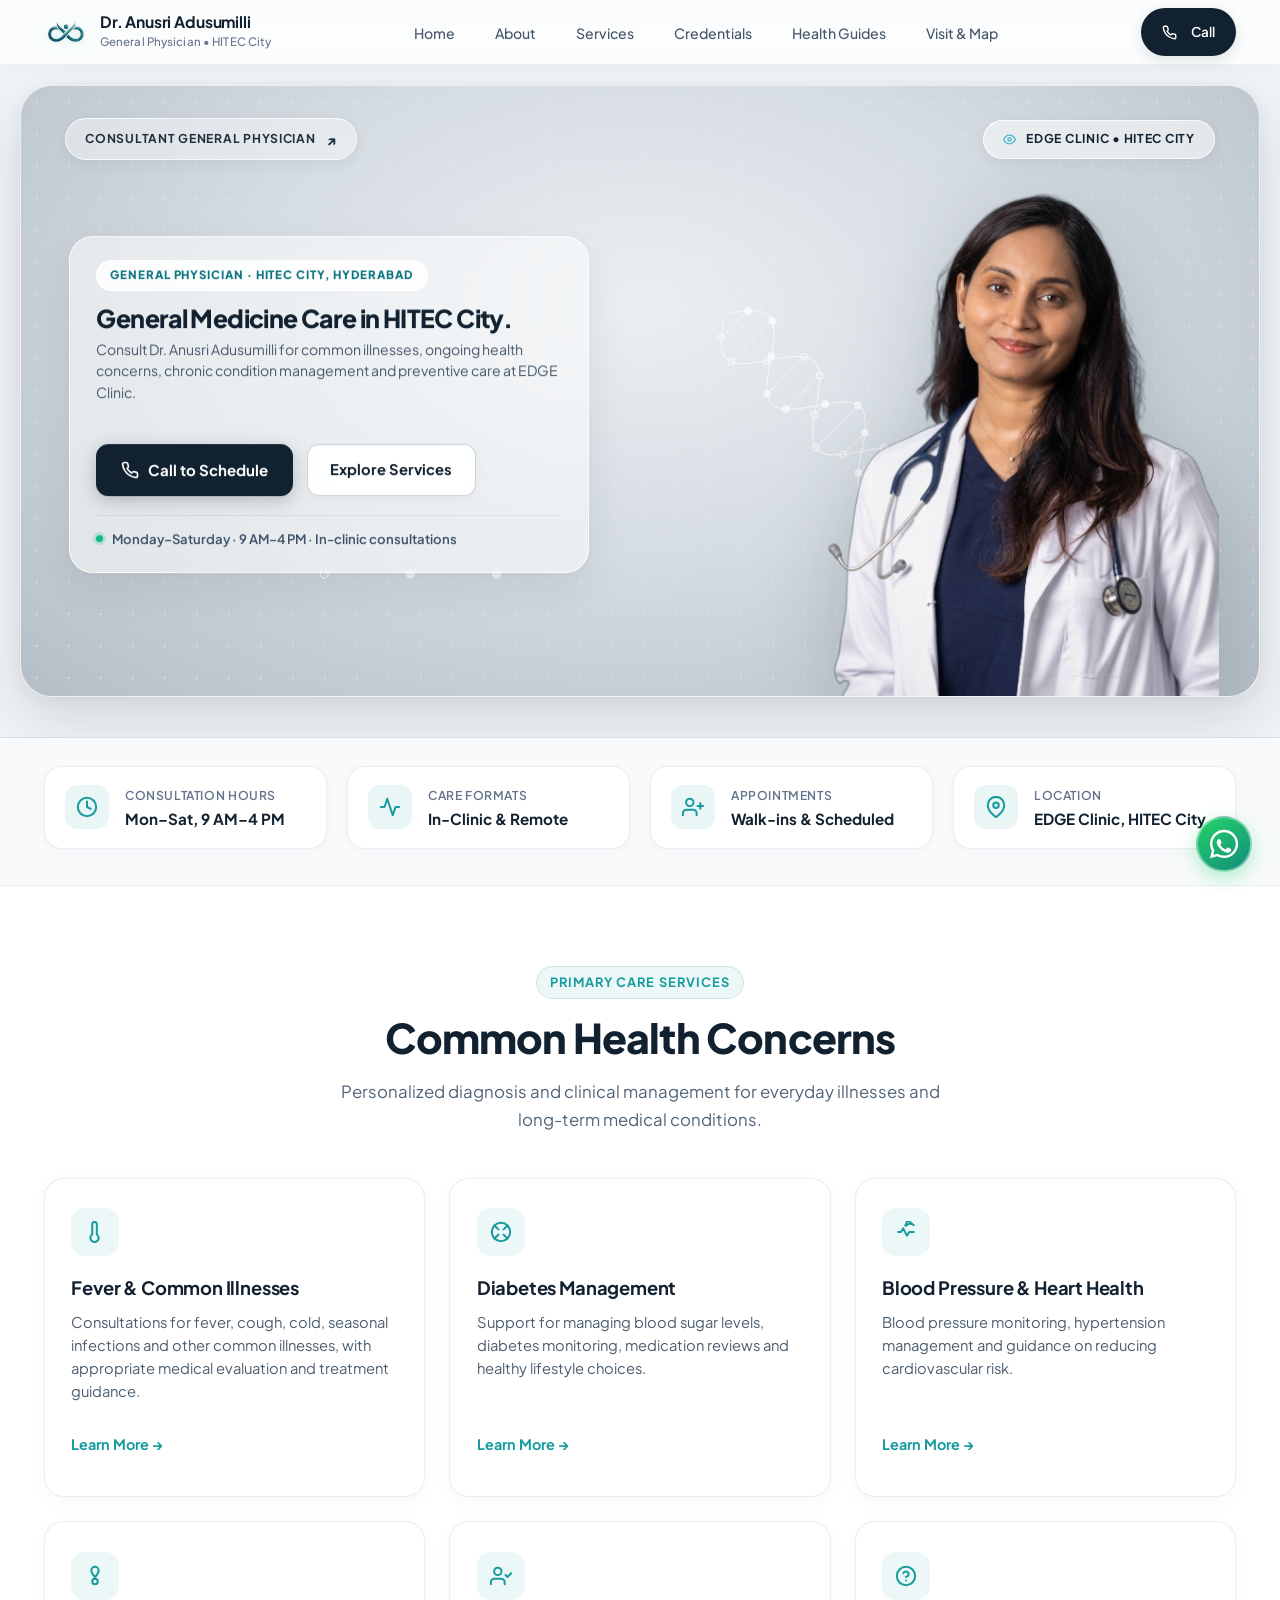
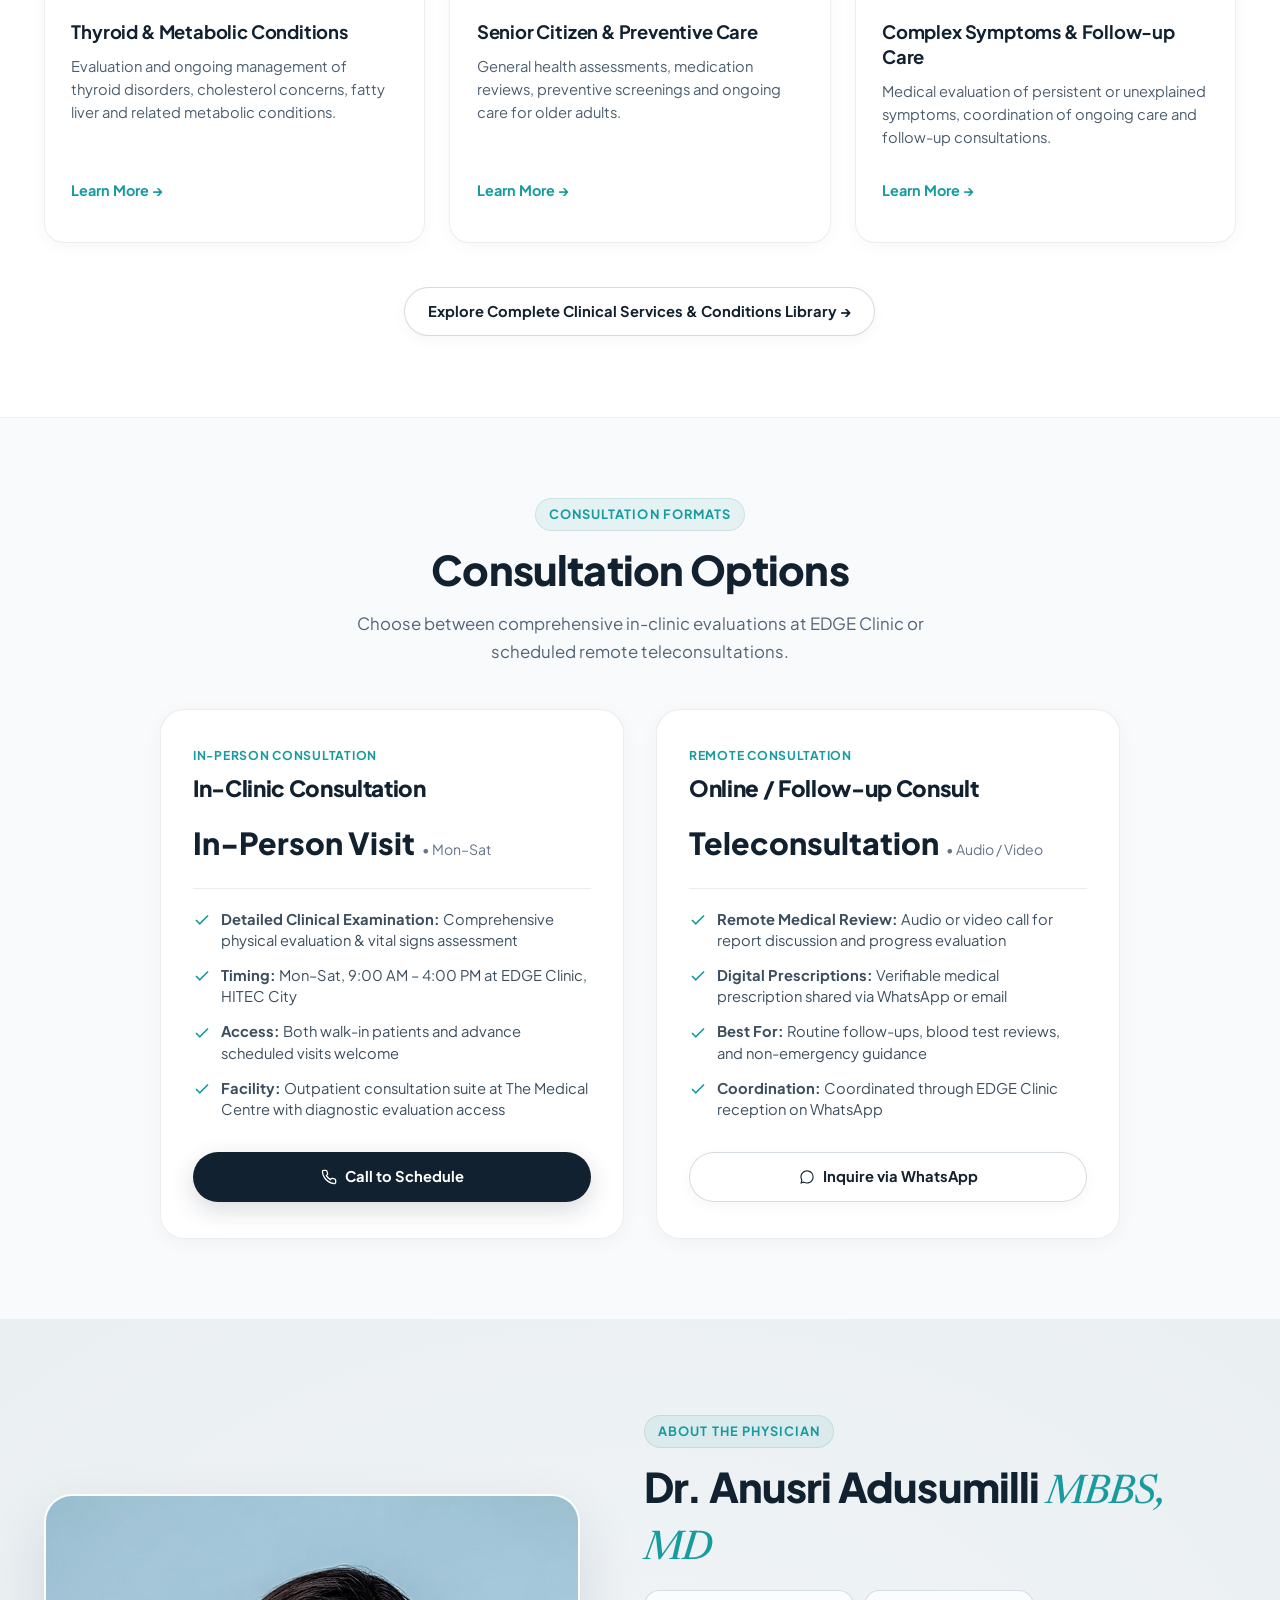
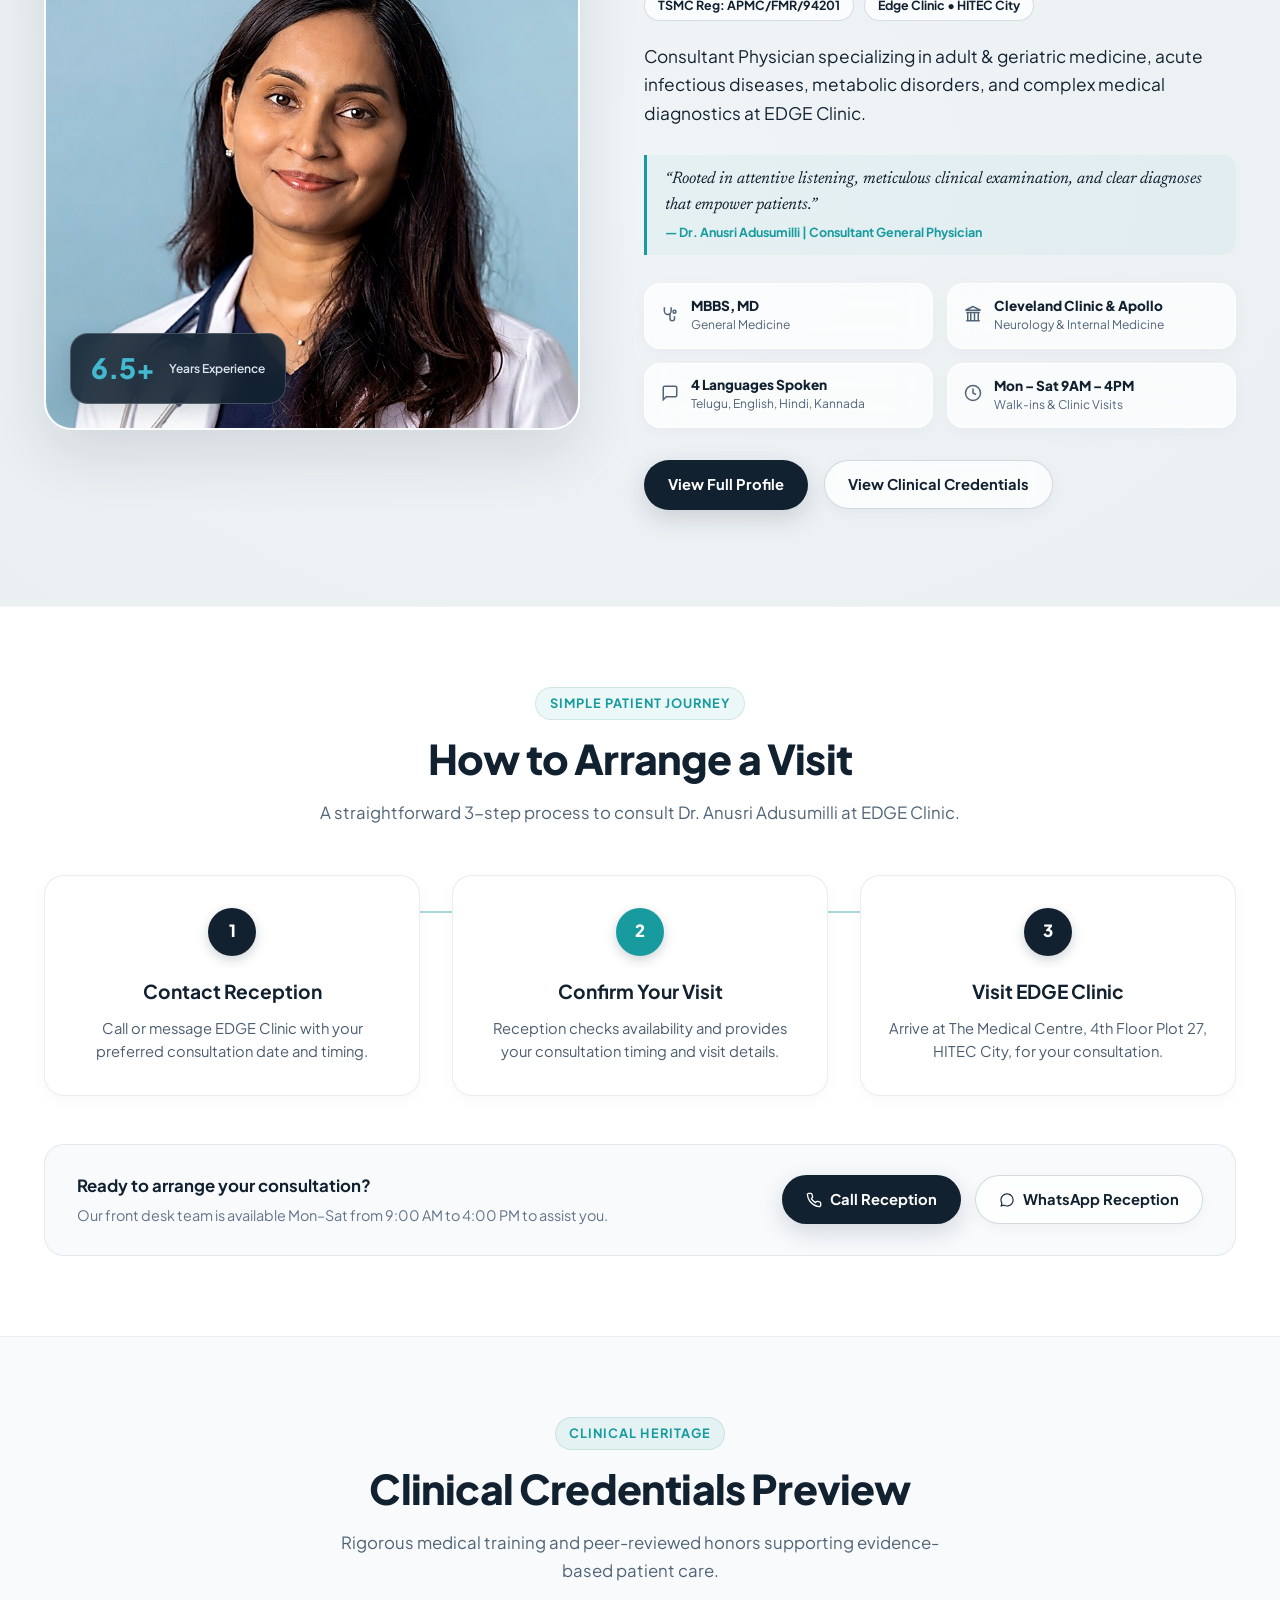
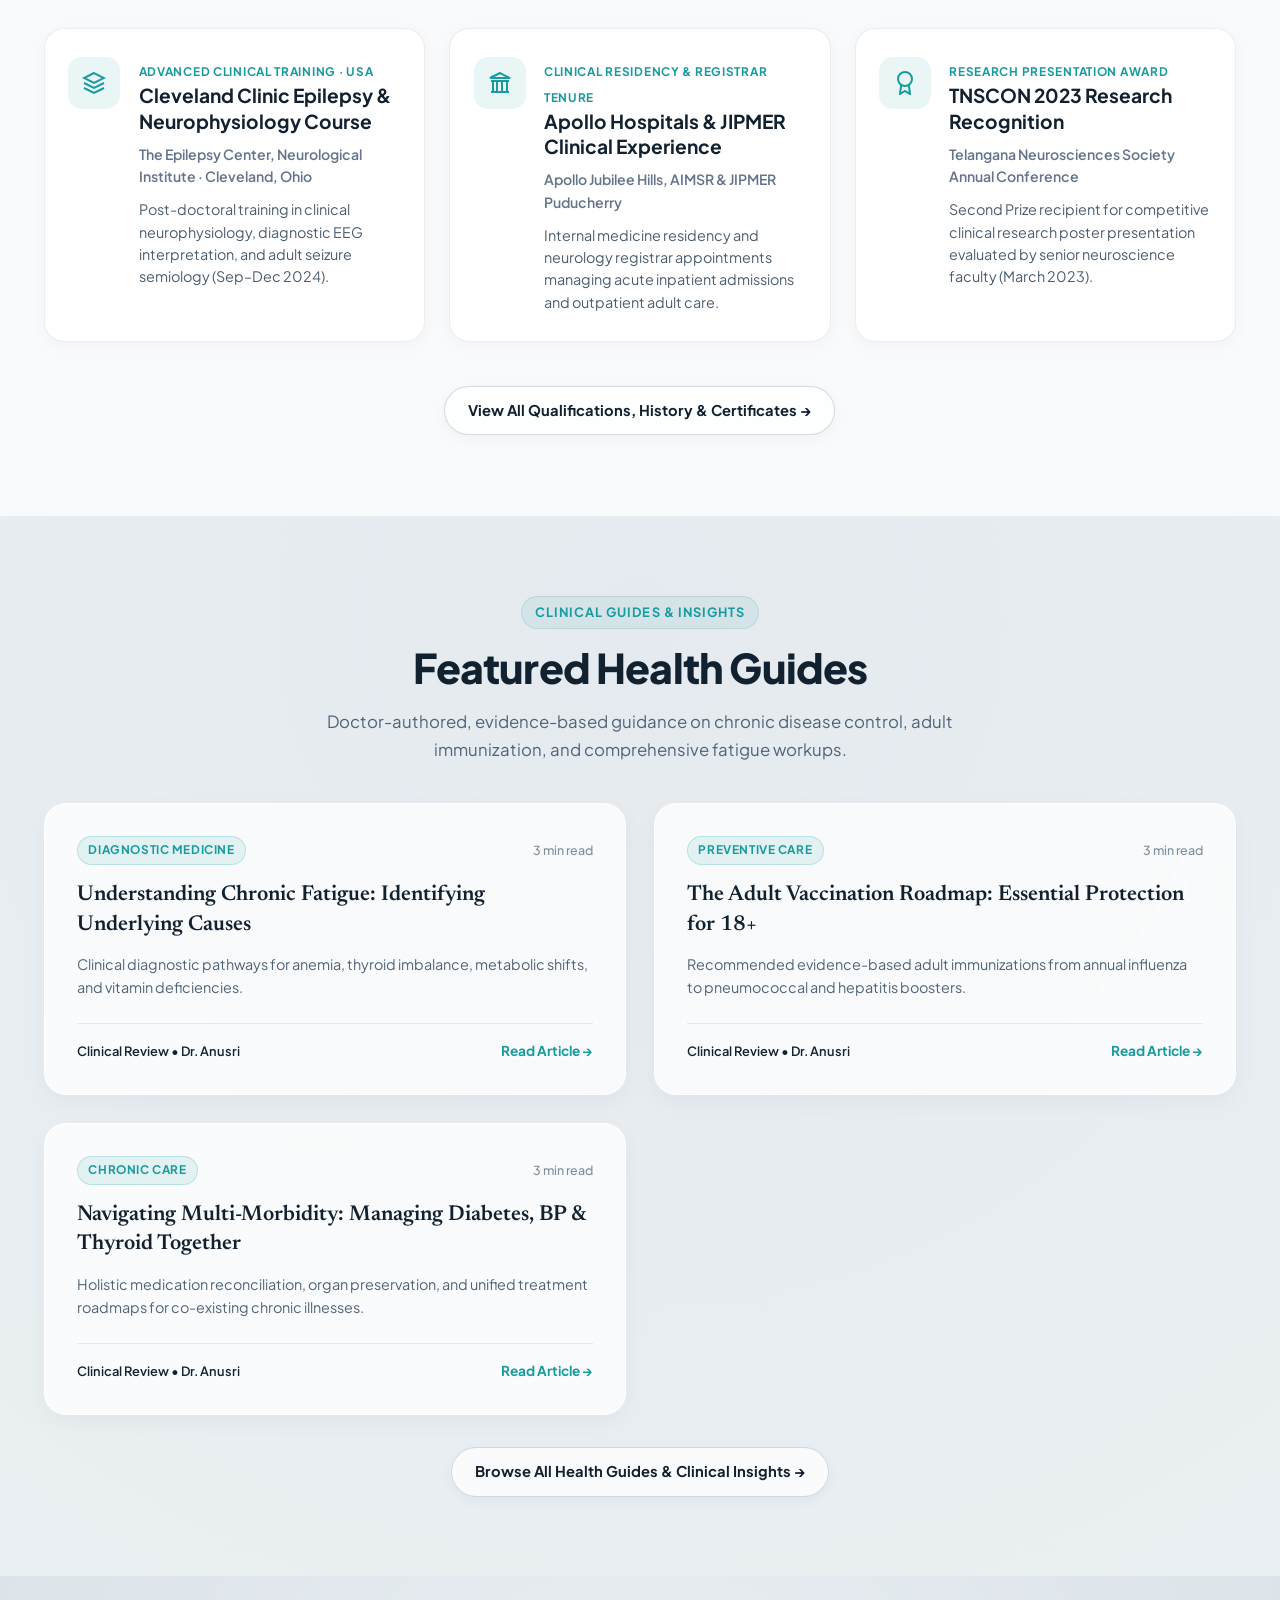
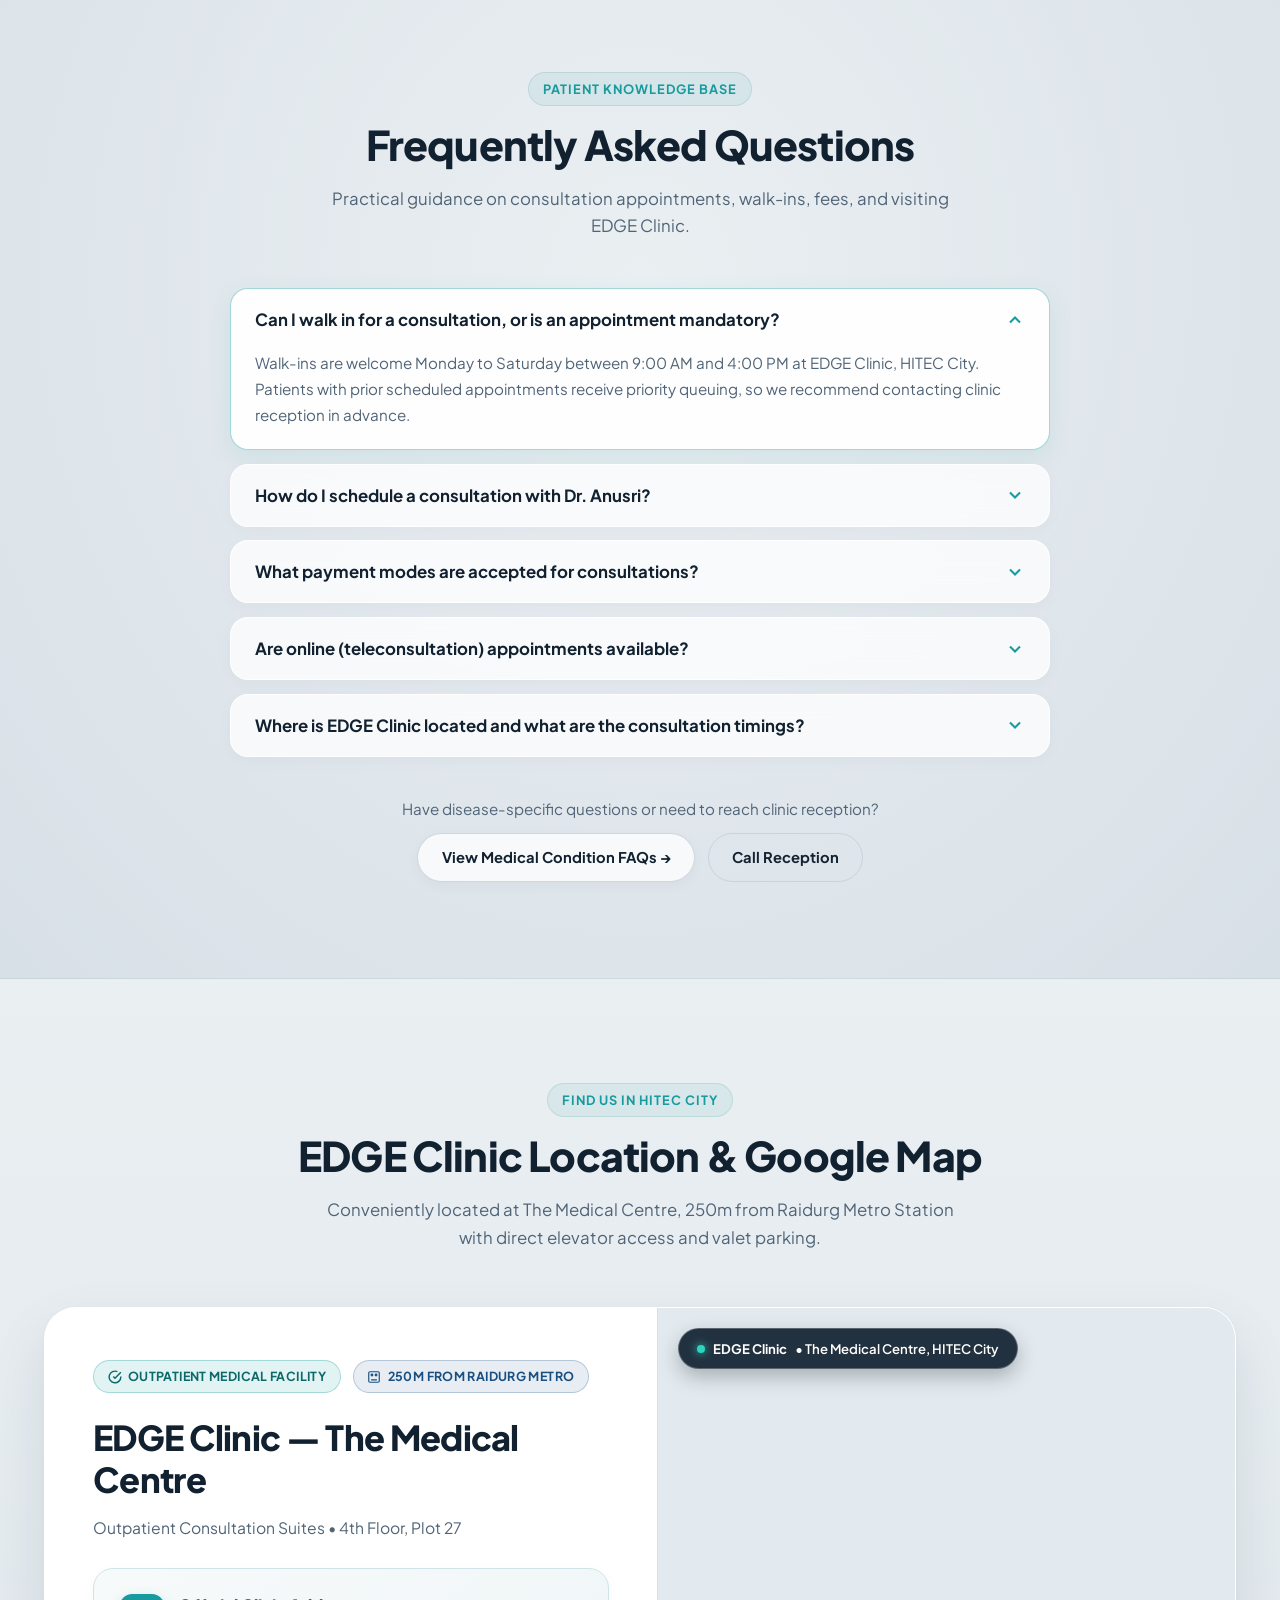
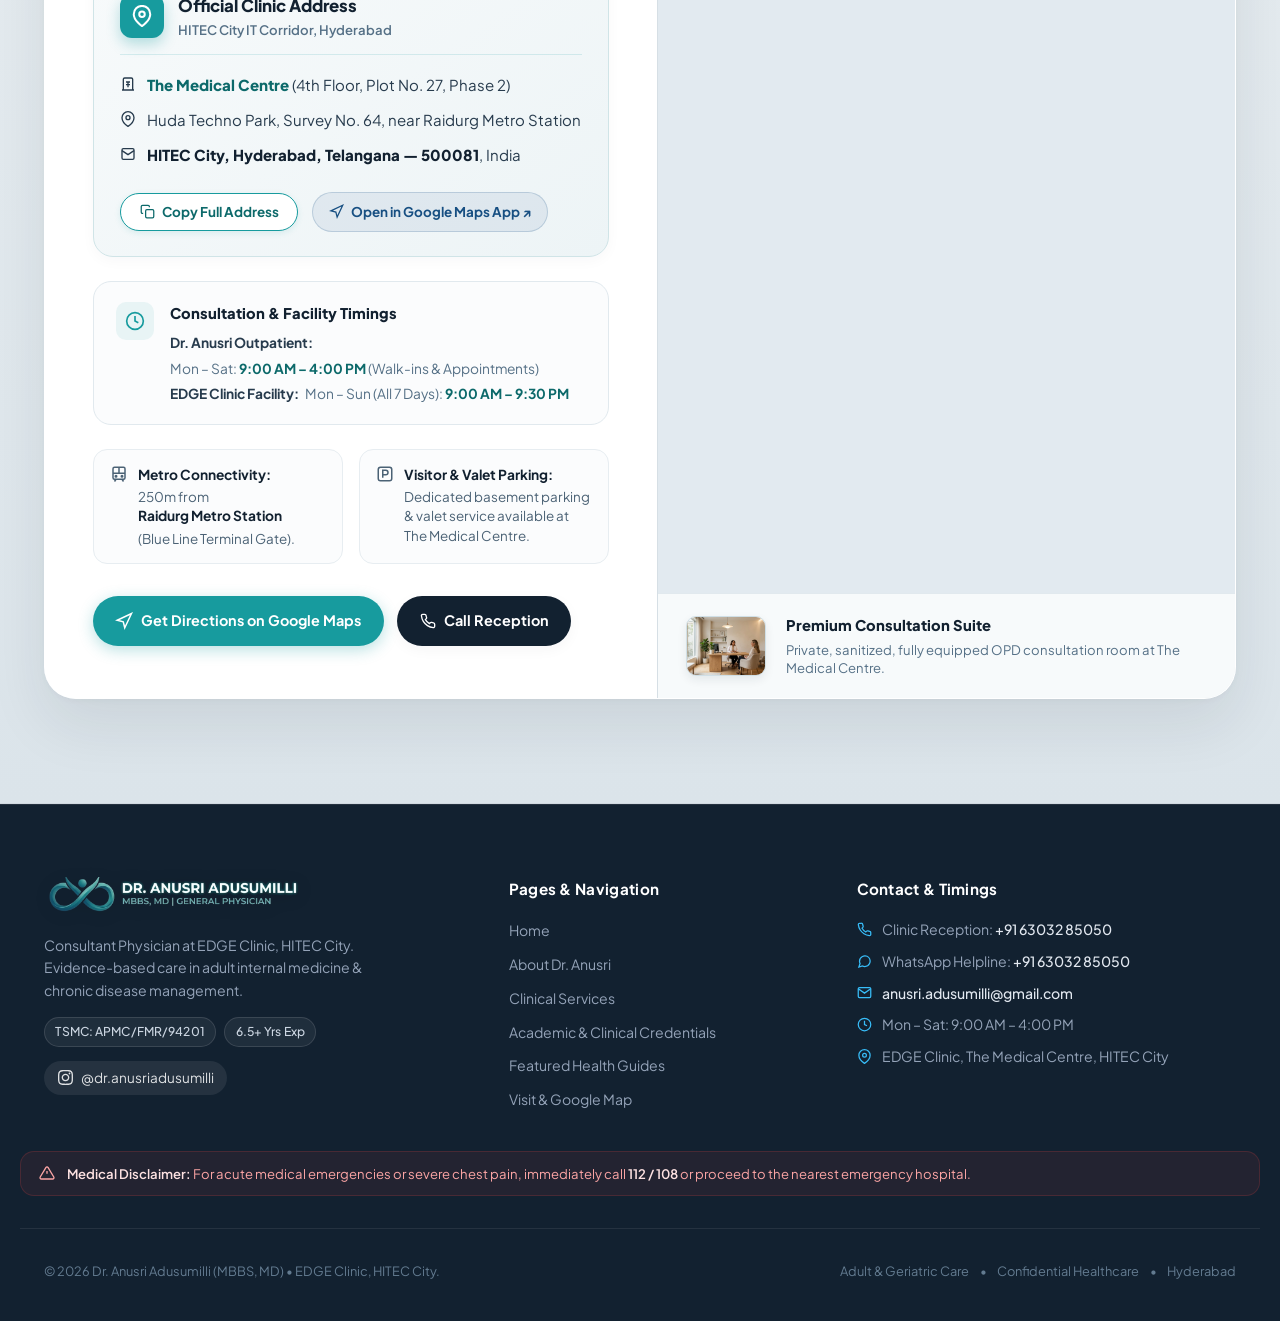
==== index.html @ 354e5183 "feat: complete website refinements, page text alignment system, and contact actions" ====
<!DOCTYPE html>
<html lang="en" class="scroll-smooth">
<head>
  <!-- Basic Meta Tags -->
  <meta charset="UTF-8">
  <meta name="viewport" content="width=device-width, initial-scale=1.0">
  <meta http-equiv="X-UA-Compatible" content="IE=edge">
  
  <!-- Primary SEO Meta Tags -->
  <title>Dr. Anusri Adusumilli | General Physician at EDGE Clinic | Book Appointment</title>
  <meta name="title" content="Dr. Anusri Adusumilli | General Physician at EDGE Clinic | Book Appointment">
  <meta name="description" content="Book an appointment with Dr. Anusri Adusumilli (MBBS, MD General Medicine) at EDGE Clinic | The Medical Centre, HITEC City, Hyderabad. Specialising in infections, diabetes, hypertension, hypothyroidism, geriatric care, adult vaccination, and complex conditions. Consultations Mon-Sat 9AM-4PM.">
  <meta name="keywords" content="Dr Anusri Adusumilli, EDGE Clinic, The Medical Centre, General Physician Hyderabad, Doctor Appointment Booking, Diabetes Doctor, Hypertension, Hypothyroidism, Geriatric Care, Adult Vaccination, HITEC City Doctor">
  <meta name="author" content="Dr. Anusri Adusumilli">
  <meta name="robots" content="index, follow, max-snippet:-1, max-image-preview:large, max-video-preview:-1">
  <link rel="canonical" href="https://www.dranusri.com/">

  <!-- GEO & Local Search Optimization Tags -->
  <meta name="geo.region" content="IN-TG">
  <meta name="geo.placename" content="HITEC City, Hyderabad">
  <meta name="geo.position" content="17.4474;78.3762">
  <meta name="ICBM" content="17.4474, 78.3762">

  <!-- Open Graph / Facebook / WhatsApp -->
  <meta property="og:type" content="profile">
  <meta property="og:url" content="https://www.dranusri.com/">
  <meta property="og:title" content="Dr. Anusri Adusumilli | General Physician at EDGE Clinic, HITEC City">
  <meta property="og:description" content="Reserve an appointment with Dr. Anusri Adusumilli (MBBS, MD) at EDGE Clinic, The Medical Centre, 4th Floor Plot 27, Huda Techno Park, HITEC City, Hyderabad. Mon-Sat 9AM-4PM. Reception: +91 63032 85050.">
  <meta property="og:image" content="./assets/images/dr-anusri-horizontal-dark-tight.png">
  <meta property="og:site_name" content="Dr. Anusri Adusumilli - Official Medical Practice">
  <meta property="og:locale" content="en_US">

  <!-- Twitter Cards -->
  <meta name="twitter:card" content="summary_large_image">
  <meta name="twitter:url" content="https://www.dranusri.com/">
  <meta name="twitter:title" content="Dr. Anusri Adusumilli | General Physician at EDGE Clinic, HITEC City">
  <meta name="twitter:description" content="Book your consultation slot with Dr. Anusri Adusumilli. Mon-Sat 9AM-4PM at EDGE Clinic | The Medical Centre, HITEC City, Hyderabad.">
  <meta name="twitter:image" content="./assets/images/dr-anusri-horizontal-dark-tight.png">

  <!-- Favicon and App Icons -->
  <meta name="theme-color" content="#122130">
  <link rel="icon" type="image/png" sizes="32x32" href="./assets/images/favicon-32x32.png">
  <link rel="icon" type="image/png" sizes="16x16" href="./assets/images/favicon-16x16.png">
  <link rel="apple-touch-icon" sizes="180x180" href="./assets/images/apple-touch-icon.png">
  <link rel="shortcut icon" href="./assets/images/favicon.png">

  <!-- Google Fonts: Plus Jakarta Sans & Newsreader -->
  <link rel="preconnect" href="https://fonts.googleapis.com">
  <link rel="preconnect" href="https://fonts.gstatic.com" crossorigin>
  <link href="https://fonts.googleapis.com/css2?family=Newsreader:ital,opsz,wght@0,6..72,400;0,6..72,500;0,6..72,600;1,6..72,400&family=Plus+Jakarta+Sans:wght@300;400;500;600;700;800&display=swap" rel="stylesheet">

  <!-- Stylesheet -->
  <link rel="stylesheet" href="styles.css?v=6.0">

  <!-- ========================================================================= -->
  <!-- AEO & GEO SCHEMA.ORG STRUCTURED DATA (JSON-LD)                            -->
  <!-- ========================================================================= -->

  <!-- Schema 1: Physician & MedicalBusiness Local Entity -->
  <script type="application/ld+json">
  {
    "@context": "https://schema.org",
    "@type": ["Physician", "MedicalBusiness"],
    "@id": "https://www.dranusri.com/#physician",
    "name": "Dr. Anusri Adusumilli",
    "alternateName": ["Dr. Anusri Adusumilli at Edge Clinic", "Edge Clinic - The Medical Centre, HITEC City"],
    "jobTitle": "Consultant General Physician",
    "image": "https://www.dranusri.com/assets/images/dr-anusri-poster.jpg",
    "url": "https://www.dranusri.com/",
    "telephone": "+916303285050",
    "email": "anusri.adusumilli@gmail.com",
    "currenciesAccepted": "INR",
    "paymentAccepted": "Cash, Credit Card, UPI, Debit Card, Net Banking",
    "knowsLanguage": ["Telugu", "English", "Hindi", "Kannada"],
    "alumniOf": [
      {
        "@type": "EducationalOrganization",
        "name": "Cleveland Clinic (Epilepsy Training)"
      },
      {
        "@type": "EducationalOrganization",
        "name": "Apollo Hospitals (Neurology Training)"
      },
      {
        "@type": "EducationalOrganization",
        "name": "JIPMER (Senior Residency)"
      }
    ],
    "hasCredential": [
      {
        "@type": "EducationalOccupationalCredential",
        "credentialCategory": "MedicalLicense",
        "recognizedBy": {
          "@type": "Organization",
          "name": "Telangana State Medical Council"
        },
        "identifier": "APMC/FMR/94201"
      },
      {
        "@type": "EducationalOccupationalCredential",
        "name": "Clinical Neurophysiology, EEG and Epilepsy Course",
        "credentialCategory": "Certificate of Attendance",
        "recognizedBy": {
          "@type": "Organization",
          "name": "Cleveland Clinic (The Epilepsy Center, Neurological Institute)"
        },
        "validFrom": "2024-09-23",
        "validThrough": "2024-12-13"
      }
    ],
    "award": "Second Prize, Award Poster Presentation Competition - 7th Annual Telangana Neurosciences Society Conference (TNSCON 2023)",
    "medicalSpecialty": [
      "GeneralPractice",
      "InternalMedicine",
      "PrimaryCare"
    ],
    "description": "Dr. Anusri Adusumilli (MBBS, MD) is a Consultant General Physician at Edge Clinic | The Medical Centre, near Raidurg Metro Station, HITEC City. Telangana State Medical Council Registration: APMC/FMR/94201. With advanced neurology training at Apollo and JIPMER and epilepsy training at Cleveland Clinic, she specializes in infectious diseases, diabetes, hypertension, hypothyroidism, multimorbidity, geriatric care, adult vaccination, and undiagnosed rare diseases. Focuses exclusively on adult & geriatric care (no pediatric care).",
    "address": {
      "@type": "PostalAddress",
      "streetAddress": "The Medical Centre, near Raidurg Metro Station, 4th Floor Plot 27, Phase 2, Huda Techno Park",
      "addressLocality": "HITEC City",
      "addressRegion": "Telangana",
      "postalCode": "500081",
      "addressCountry": "IN"
    },
    "geo": {
      "@type": "GeoCoordinates",
      "latitude": 17.4474,
      "longitude": 78.3762
    },
    "hasMap": "https://www.google.com/maps?cid=10937127088013283902",
    "openingHoursSpecification": [
      {
        "@type": "OpeningHoursSpecification",
        "dayOfWeek": ["Monday", "Tuesday", "Wednesday", "Thursday", "Friday", "Saturday"],
        "opens": "09:00",
        "closes": "16:00"
      }
    ],
    "areaServed": [
      { "@type": "City", "name": "Hyderabad" },
      { "@type": "AdministrativeArea", "name": "HITEC City" },
      { "@type": "AdministrativeArea", "name": "Madhapur" },
      { "@type": "AdministrativeArea", "name": "Gachibowli" },
      { "@type": "AdministrativeArea", "name": "Kondapur" },
      { "@type": "AdministrativeArea", "name": "Jubilee Hills" }
    ]
  }
  </script>

  <!-- Schema 2: FAQPage (Direct Answer Engine Optimization) -->
  <script type="application/ld+json">
  {
    "@context": "https://schema.org",
    "@type": "FAQPage",
    "mainEntity": [
      {
        "@type": "Question",
        "name": "I am having fatigue. What should I do?",
        "acceptedAnswer": {
          "@type": "Answer",
          "text": "Fatigue can affect a person's quality of life. When you consult a doctor about fatigue, the first step is to understand what you are experiencing: symptom duration, daily routine, sleep patterns, and other signs such as muscle pain, fever, racing heartbeat, or breathlessness. Fatigue can have many causes including anaemia, vitamin deficiencies, diabetes, hypothyroidism, sleep apnoea, auto-immune diseases, liver disease, or heart/lung conditions. The most important step is finding the exact underlying cause through clinical examination and targeted investigations."
        }
      },
      {
        "@type": "Question",
        "name": "I am being forgetful, Do I have dementia?",
        "acceptedAnswer": {
          "@type": "Answer",
          "text": "Not all forgetfulness is dementia. For young and middle-aged adults, occasional forgetfulness is commonly caused by chronic stress, sleep deprivation, nutritional deficiencies (like Vitamin B12), hypothyroidism, or multitasking cognitive overload. In older adults, normal age-related cognitive changes are distinct from progressive neurodegenerative conditions. If memory lapses begin interfering with everyday functioning, a structured clinical and neurological evaluation is crucial."
        }
      },
      {
        "@type": "Question",
        "name": "I have Diabetes and Hypertension under control. Can I stop medication?",
        "acceptedAnswer": {
          "@type": "Answer",
          "text": "No, medications should never be stopped without consulting your physician. Having your Blood Pressure and Blood Sugar under control is proof that your current medications and lifestyle habits are working effectively. Stopping medication often leads to rebound spikes that increase the risk of cardiovascular events or renal impairment."
        }
      },
      {
        "@type": "Question",
        "name": "If I have fever, when do I need to consult a doctor and when do I need antibiotics?",
        "acceptedAnswer": {
          "@type": "Answer",
          "text": "Most acute fevers are viral infections which resolve in 3 to 5 days with hydration, rest, and paracetamol. Antibiotics only treat bacterial infections; taking antibiotics for viral fevers is ineffective and contributes to resistance. Consult a doctor if fever exceeds 101°F for more than 48 hours, or is accompanied by breathlessness, severe headache, neck stiffness, persistent vomiting, rash, or extreme lethargy."
        }
      },
      {
        "@type": "Question",
        "name": "What are the preventive measures and tests needed for me, to lead a healthy life?",
        "acceptedAnswer": {
          "@type": "Answer",
          "text": "Preventive healthcare includes: 1) Annual health screening: Fasting blood glucose, HbA1c, lipid profile, liver and kidney function, thyroid (TSH), complete blood count, and Vitamin D/B12 tests; 2) Regular blood pressure checks; 3) Adult vaccinations: Annual influenza vaccine, Hepatitis B, Tdap/tetanus boosters, HPV, and Pneumococcal vaccines; 4) 150 minutes of weekly moderate exercise, balanced diet, and 7-8 hours restorative sleep."
        }
      },
      {
        "@type": "Question",
        "name": "I have multiple health issues for which I consulted many doctors, but none of the treatments are working. What do I need to do?",
        "acceptedAnswer": {
          "@type": "Answer",
          "text": "When managing multiple chronic illnesses (multi-morbidity), seeing multiple independent specialists often leads to polypharmacy and conflicting medications. As a Consultant General Physician, our role is to take a unified holistic view: conducting medication reconciliation, analyzing overlapping symptoms, searching for unifying causes, and streamlining your treatment roadmap."
        }
      },
      {
        "@type": "Question",
        "name": "Do you provide pediatric (child) consultations?",
        "acceptedAnswer": {
          "@type": "Answer",
          "text": "Dr. Anusri Adusumilli specializes strictly in Adult Medicine and Geriatric Care (ages 18 and older). We do NOT provide pediatric care."
        }
      },
      {
        "@type": "Question",
        "name": "Can I walk in for a consultation, or is an appointment mandatory?",
        "acceptedAnswer": {
          "@type": "Answer",
          "text": "Patients are warmly welcome to walk in directly from Monday to Saturday between 9:00 AM and 4:00 PM at Edge Clinic, The Medical Centre (near Raidurg Metro Station, HITEC City). Booking an appointment in advance helps reserve your preferred slot and minimizes waiting time."
        }
      }
    ]
  }
  </script>
</head>
<body>
  <a href="#main-content" class="skip-to-content">Skip to main content</a>

  <!-- ========================================== -->
  <!-- ========================================== -->
  <!-- 2. MINIMALIST NAVIGATION HEADER            -->
  <!-- ========================================== -->
  <header class="site-header" id="header">
    <div class="container nav-container">
      <a href="#hero" class="brand-logo" aria-label="Dr. Anusri Adusumilli - Consultant General Physician">
        <div class="logo-mark emblem-mark">
          <img src="./assets/images/dr-anusri-emblem.png" alt="Dr. Anusri Adusumilli Logo Emblem" class="brand-emblem-graphic" width="38" height="24">
        </div>
        <div class="logo-text">
          <span class="brand-name">Dr. Anusri Adusumilli</span>
          <span class="brand-tagline">General Physician • HITEC City</span>
        </div>
      </a>

      <!-- Desktop Nav Links -->
      <nav class="main-nav" aria-label="Main Navigation">
        <ul class="nav-links">
          <li><a href="/" class="nav-link active">Home</a></li>
          <li><a href="/about" class="nav-link">About</a></li>
          <li><a href="/services" class="nav-link">Services</a></li>
          <li><a href="/credentials" class="nav-link">Credentials</a></li>
          <li><a href="/health-guides" class="nav-link">Health Guides</a></li>
          <li><a href="/visit" class="nav-link">Visit &amp; Map</a></li>
        </ul>
      </nav>

      <!-- Header CTAs (Single Primary CTA: Call) -->
      <div class="header-actions">
        <a href="tel:+916303285050" class="btn btn-primary btn-header-book" id="navBookBtn" aria-label="Call Clinic">
          <svg class="header-call-icon" width="15" height="15" viewBox="0 0 24 24" fill="none" stroke="currentColor" stroke-width="2.2"><path d="M22 16.92v3a2 2 0 0 1-2.18 2 19.79 19.79 0 0 1-8.63-3.07 19.5 19.5 0 0 1-6-6 19.79 19.79 0 0 1-3.07-8.67A2 2 0 0 1 4.11 2h3a2 2 0 0 1 2 1.72 12.84 12.84 0 0 0 .7 2.81 2 2 0 0 1-.45 2.11L8.09 9.91a16 16 0 0 0 6 6l1.27-1.27a2 2 0 0 1 2.11-.45 12.84 12.84 0 0 0 2.81.7A2 2 0 0 1 22 16.92z"></path></svg>
          <span class="header-btn-text-desktop">Call</span>
          <span class="header-btn-text-mobile">Call</span>
        </a>

        <!-- Mobile Menu Toggle Button -->
        <button type="button" class="mobile-toggle" id="mobileToggle" aria-label="Toggle mobile menu" aria-expanded="false">
          <span class="bar"></span>
          <span class="bar"></span>
          <span class="bar"></span>
        </button>
      </div>
    </div>

    <!-- Mobile Drawer Navigation -->
    <div class="mobile-nav-drawer" id="mobileNavDrawer">
      <ul class="mobile-nav-links">
        <li><a href="/" class="mobile-nav-link">Home</a></li>
        <li><a href="/about" class="mobile-nav-link">About Dr. Anusri Adusumilli</a></li>
        <li><a href="/services" class="mobile-nav-link">Clinical Services</a></li>
        <li><a href="/credentials" class="mobile-nav-link">Qualifications &amp; Credentials</a></li>
        <li><a href="/health-guides" class="mobile-nav-link">Health Guides</a></li>
        <li><a href="/visit" class="mobile-nav-link">Clinic Location &amp; Directions</a></li>
      </ul>
      <div class="mobile-drawer-footer">
        <a href="tel:+916303285050" class="btn btn-secondary btn-block">
          <svg width="18" height="18" viewBox="0 0 24 24" fill="none" stroke="currentColor" stroke-width="2"><path d="M22 16.92v3a2 2 0 0 1-2.18 2 19.79 19.79 0 0 1-8.63-3.07 19.5 19.5 0 0 1-6-6 19.79 19.79 0 0 1-3.07-8.67A2 2 0 0 1 4.11 2h3a2 2 0 0 1 2 1.72 12.84 12.84 0 0 0 .7 2.81 2 2 0 0 1-.45 2.11L8.09 9.91a16 16 0 0 0 6 6l1.27-1.27a2 2 0 0 1 2.11-.45 12.84 12.84 0 0 0 2.81.7A2 2 0 0 1 22 16.92z"></path></svg>
          Call Reception
        </a>
      </div>
    </div>
  </header>

  <main id="main-content">
    
    <!-- ========================================== -->
    <!-- 3. WIX-STYLE DOCTOR HERO SHOWCASE          -->
    <!-- ========================================== -->
    <section class="hero-section medera-hero-section" id="hero">
      <div class="medera-canvas-container">
        <div class="medera-hero-stage">
          
          <!-- Top Utility Badges Strip -->
          <div class="medera-top-strip">
            <div class="medera-badges-left">
              <a href="/credentials" class="medera-glass-badge" aria-label="View Qualifications and Clinical Credentials">
                <span>CONSULTANT GENERAL PHYSICIAN</span>
                <span class="medera-badge-arrow">↗</span>
              </a>
            </div>

            <div class="medera-badges-right">
              <div class="medera-glass-badge medera-clinic-badge">
                <span class="medera-eye-icon">
                  <svg width="13" height="13" viewBox="0 0 24 24" fill="none" stroke="currentColor" stroke-width="2.4"><path d="M1 12s4-8 11-8 11 8 11 8-4 8-11 8-11-8-11-8z"></path><circle cx="12" cy="12" r="3"></circle></svg>
                </span>
                <span>EDGE CLINIC • HITEC CITY</span>
              </div>
            </div>
          </div>

          <!-- Delicate Scientific DNA Double-Helix & Molecular SVG Artwork -->
          <svg class="medera-dna-backdrop" viewBox="0 0 1200 850" fill="none" xmlns="http://www.w3.org/2000/svg" aria-hidden="true">
            <!-- DNA Double Helix climbing up the right side behind doctor's arm -->
            <g class="dna-helix-group" stroke="rgba(255, 255, 255, 0.75)" stroke-width="1.4">
  <path d="M 1100.0,700.0 L 1101.7,690.7 L 1103.3,681.5 L 1104.4,672.8 L 1105.1,664.5 L 1104.9,657.1 L 1104.0,650.4 L 1102.1,644.7 L 1099.2,640.0 L 1095.3,636.3 L 1090.3,633.7 L 1084.4,632.0 L 1077.5,631.3 L 1069.8,631.4 L 1061.4,632.2 L 1052.6,633.4 L 1043.3,635.1 L 1034.0,636.8 L 1024.7,638.5 L 1015.6,640.0 L 1007.0,641.0 L 998.9,641.5 L 991.6,641.2 L 985.2,640.0 L 979.8,637.8 L 975.3,634.7 L 971.9,630.5 L 969.5,625.3 L 968.1,619.1 L 967.6,612.0 L 967.9,604.1 L 968.8,595.6 L 970.2,586.6 L 971.8,577.4 L 973.6,568.0 L 975.3,558.7 L 976.6,549.8 L 977.6,541.2 L 977.8,533.4 L 977.3,526.3 L 975.9,520.1 L 973.5,514.9 L 970.1,510.7 L 965.6,507.6 L 960.2,505.4 L 953.7,504.3 L 946.4,504.0 L 938.4,504.4 L 929.7,505.5 L 920.7,506.9 L 911.3,508.7 L 902.0,510.4 L 892.8,512.0 L 883.9,513.3 L 875.6,514.0 L 867.9,514.1 L 861.0,513.4 L 855.1,511.7 L 850.1,509.1 L 846.2,505.4 L 843.3,500.7 L 841.4,495.0 L 840.5,488.3 L 840.4,480.8 L 841.0,472.6 L 842.2,463.8 L 843.7,454.7 L 845.5,445.3 L 847.2,436.0 L 848.7,426.9 L 849.9,418.1 L 850.5,409.9 L 850.4,402.4 L 849.4,395.8 L 847.5,390.1 L 844.6,385.4 L 840.7,381.7 L 835.7,379.1 L 829.7,377.5 L 822.8,376.8 L 815.2,376.8 L 806.8,377.6 L 797.9,378.9 L 788.7,380.5 L 779.3,382.3 L 770.0,384.0 L 761.0,385.4 L 752.3,386.5 L 744.3,386.9 L 737.0,386.6 L 730.6,385.4 L 725.1,383.3 L 720.7,380.1 L 717.3,375.9 L 714.9,370.7 L 713.6,364.4 L 713.1,357.3 L 713.3,349.5 L 714.3,340.9 L 715.6,332.0 L 717.3,322.7" fill="none"/>
  <path d="M 1100.0,700.0 L 1090.7,701.7 L 1081.5,703.3 L 1072.8,704.4 L 1064.5,705.1 L 1057.1,704.9 L 1050.4,704.0 L 1044.7,702.1 L 1040.0,699.2 L 1036.3,695.3 L 1033.7,690.3 L 1032.0,684.4 L 1031.3,677.5 L 1031.4,669.8 L 1032.2,661.4 L 1033.4,652.6 L 1035.1,643.3 L 1036.8,634.0 L 1038.5,624.7 L 1040.0,615.6 L 1041.0,607.0 L 1041.5,598.9 L 1041.2,591.6 L 1040.0,585.2 L 1037.8,579.8 L 1034.7,575.3 L 1030.5,571.9 L 1025.3,569.5 L 1019.1,568.1 L 1012.0,567.6 L 1004.1,567.9 L 995.6,568.8 L 986.6,570.2 L 977.4,571.8 L 968.0,573.6 L 958.7,575.3 L 949.8,576.6 L 941.2,577.6 L 933.4,577.8 L 926.3,577.3 L 920.1,575.9 L 914.9,573.5 L 910.7,570.1 L 907.6,565.6 L 905.4,560.2 L 904.3,553.7 L 904.0,546.4 L 904.4,538.4 L 905.5,529.7 L 906.9,520.7 L 908.7,511.3 L 910.4,502.0 L 912.0,492.8 L 913.3,483.9 L 914.0,475.6 L 914.1,467.9 L 913.4,461.0 L 911.7,455.1 L 909.1,450.1 L 905.4,446.2 L 900.7,443.3 L 895.0,441.4 L 888.3,440.5 L 880.8,440.4 L 872.6,441.0 L 863.8,442.2 L 854.7,443.7 L 845.3,445.5 L 836.0,447.2 L 826.9,448.7 L 818.1,449.9 L 809.9,450.5 L 802.4,450.4 L 795.8,449.4 L 790.1,447.5 L 785.4,444.6 L 781.7,440.7 L 779.1,435.7 L 777.5,429.7 L 776.8,422.8 L 776.8,415.2 L 777.6,406.8 L 778.9,397.9 L 780.5,388.7 L 782.3,379.3 L 784.0,370.0 L 785.4,361.0 L 786.5,352.3 L 786.9,344.3 L 786.6,337.0 L 785.4,330.6 L 783.3,325.1 L 780.1,320.7 L 775.9,317.3 L 770.7,314.9 L 764.4,313.6 L 757.3,313.1 L 749.5,313.3 L 740.9,314.3 L 732.0,315.6 L 722.7,317.3" fill="none"/>
  <line x1="1104.6" y1="671.7" x2="1071.7" y2="704.6" stroke-width="1.2"/>
  <circle cx="1104.6" cy="671.7" r="4.5" fill="none" stroke="rgba(255,255,255,0.85)" stroke-width="1.4"/>
  <circle cx="1071.7" cy="704.6" r="4.5" fill="rgba(255,255,255,0.7)"/>
  <line x1="1093.6" y1="635.2" x2="1035.2" y2="693.6" stroke-width="1.2"/>
  <circle cx="1093.6" cy="635.2" r="4.5" fill="none" stroke="rgba(255,255,255,0.85)" stroke-width="1.4"/>
  <circle cx="1035.2" cy="693.6" r="4.5" fill="rgba(255,255,255,0.7)"/>
  <line x1="1046.8" y1="634.4" x2="1034.4" y2="646.8" stroke-width="1.2"/>
  <circle cx="1046.8" cy="634.4" r="4.5" fill="none" stroke="rgba(255,255,255,0.85)" stroke-width="1.4"/>
  <circle cx="1034.4" cy="646.8" r="4.5" fill="rgba(255,255,255,0.7)"/>
  <line x1="992.5" y1="641.2" x2="1041.2" y2="592.5" stroke-width="1.2"/>
  <circle cx="992.5" cy="641.2" r="4.5" fill="none" stroke="rgba(255,255,255,0.85)" stroke-width="1.4"/>
  <circle cx="1041.2" cy="592.5" r="4.5" fill="rgba(255,255,255,0.7)"/>
  <line x1="968.0" y1="618.2" x2="1018.2" y2="568.0" stroke-width="1.2"/>
  <circle cx="968.0" cy="618.2" r="4.5" fill="none" stroke="rgba(255,255,255,0.85)" stroke-width="1.4"/>
  <circle cx="1018.2" cy="568.0" r="4.5" fill="rgba(255,255,255,0.7)"/>
  <line x1="974.3" y1="564.5" x2="964.5" y2="574.3" stroke-width="1.2"/>
  <circle cx="974.3" cy="564.5" r="4.5" fill="none" stroke="rgba(255,255,255,0.85)" stroke-width="1.4"/>
  <circle cx="964.5" cy="574.3" r="4.5" fill="rgba(255,255,255,0.7)"/>
  <line x1="974.5" y1="516.7" x2="916.7" y2="574.5" stroke-width="1.2"/>
  <circle cx="974.5" cy="516.7" r="4.5" fill="none" stroke="rgba(255,255,255,0.85)" stroke-width="1.4"/>
  <circle cx="916.7" cy="574.5" r="4.5" fill="rgba(255,255,255,0.7)"/>
  <line x1="939.4" y1="504.3" x2="904.3" y2="539.4" stroke-width="1.2"/>
  <circle cx="939.4" cy="504.3" r="4.5" fill="none" stroke="rgba(255,255,255,0.85)" stroke-width="1.4"/>
  <circle cx="904.3" cy="539.4" r="4.5" fill="rgba(255,255,255,0.7)"/>
  <line x1="882.8" y1="513.4" x2="913.4" y2="482.8" stroke-width="1.2"/>
  <circle cx="882.8" cy="513.4" r="4.5" fill="none" stroke="rgba(255,255,255,0.85)" stroke-width="1.4"/>
  <circle cx="913.4" cy="482.8" r="4.5" fill="rgba(255,255,255,0.7)"/>
  <line x1="845.0" y1="503.8" x2="903.8" y2="445.0" stroke-width="1.2"/>
  <circle cx="845.0" cy="503.8" r="4.5" fill="none" stroke="rgba(255,255,255,0.85)" stroke-width="1.4"/>
  <circle cx="903.8" cy="445.0" r="4.5" fill="rgba(255,255,255,0.7)"/>
  <line x1="843.1" y1="458.1" x2="858.1" y2="443.1" stroke-width="1.2"/>
  <circle cx="843.1" cy="458.1" r="4.5" fill="none" stroke="rgba(255,255,255,0.85)" stroke-width="1.4"/>
  <circle cx="858.1" cy="443.1" r="4.5" fill="rgba(255,255,255,0.7)"/>
  <line x1="850.4" y1="403.3" x2="803.3" y2="450.4" stroke-width="1.2"/>
  <circle cx="850.4" cy="403.3" r="4.5" fill="none" stroke="rgba(255,255,255,0.85)" stroke-width="1.4"/>
  <circle cx="803.3" cy="450.4" r="4.5" fill="rgba(255,255,255,0.7)"/>
  <line x1="828.9" y1="377.3" x2="777.3" y2="428.9" stroke-width="1.2"/>
  <circle cx="828.9" cy="377.3" r="4.5" fill="none" stroke="rgba(255,255,255,0.85)" stroke-width="1.4"/>
  <circle cx="777.3" cy="428.9" r="4.5" fill="rgba(255,255,255,0.7)"/>
  <line x1="775.8" y1="382.9" x2="782.9" y2="375.8" stroke-width="1.2"/>
  <circle cx="775.8" cy="382.9" r="4.5" fill="none" stroke="rgba(255,255,255,0.85)" stroke-width="1.4"/>
  <circle cx="782.9" cy="375.8" r="4.5" fill="rgba(255,255,255,0.7)"/>
  <line x1="727.1" y1="384.2" x2="784.2" y2="327.1" stroke-width="1.2"/>
  <circle cx="727.1" cy="384.2" r="4.5" fill="none" stroke="rgba(255,255,255,0.85)" stroke-width="1.4"/>
  <circle cx="784.2" cy="327.1" r="4.5" fill="rgba(255,255,255,0.7)"/>
  <line x1="713.3" y1="350.5" x2="750.5" y2="313.3" stroke-width="1.2"/>
  <circle cx="713.3" cy="350.5" r="4.5" fill="none" stroke="rgba(255,255,255,0.85)" stroke-width="1.4"/>
  <circle cx="750.5" cy="313.3" r="4.5" fill="rgba(255,255,255,0.7)"/>
</g>

            <!-- Molecular nodes on lower left -->
            <g class="molecular-cluster" stroke="rgba(255, 255, 255, 0.65)" stroke-width="1.4">
              <line x1="160" y1="680" x2="220" y2="650"/>
              <line x1="220" y1="650" x2="280" y2="680"/>
              <line x1="280" y1="680" x2="340" y2="650"/>
              <line x1="340" y1="650" x2="400" y2="680"/>
              <circle cx="160" cy="680" r="5.5" fill="none" stroke="rgba(255,255,255,0.85)" stroke-width="1.5"/>
              <circle cx="220" cy="650" r="5.5" fill="none" stroke="rgba(255,255,255,0.85)" stroke-width="1.5"/>
              <circle cx="280" cy="680" r="5.5" fill="rgba(255,255,255,0.65)"/>
              <circle cx="340" cy="650" r="5.5" fill="none" stroke="rgba(255,255,255,0.85)" stroke-width="1.5"/>
              <circle cx="400" cy="680" r="5.5" fill="rgba(255,255,255,0.65)"/>
            </g>
          </svg>

          <!-- Centered Cutout Doctor Figure (Image 2 replacing woman in Image 1) -->
          <div class="medera-doctor-anchor">
            <img src="./assets/images/dr-anusri-medera-hero.png" 
                 alt="Dr. Anusri Adusumilli - Consultant General Physician MBBS MD at Edge Clinic" 
                 class="medera-doctor-cutout" 
                 loading="eager">
          </div>

          <!-- Left Doctor Content Card -->
          <div class="medera-left-editorial">
            <div class="medera-doctor-card">
              <div class="medera-card-brand-row">
                <span class="medera-eyebrow-tag">GENERAL PHYSICIAN · HITEC CITY, HYDERABAD</span>
              </div>
              <h1 class="medera-doctor-name">General Medicine Care in HITEC City.</h1>
              <p class="medera-doctor-desc">Consult Dr. Anusri Adusumilli for common illnesses, ongoing health concerns, chronic condition management and preventive care at EDGE Clinic.</p>
              
              <!-- Clean Action CTA Row -->
              <div class="medera-hero-cta-row">
                <a href="tel:+916303285050" class="btn btn-primary medera-hero-cta-btn" id="heroCallScheduleBtn">
                  <svg width="18" height="18" viewBox="0 0 24 24" fill="none" stroke="currentColor" stroke-width="2.2" stroke-linecap="round" stroke-linejoin="round"><path d="M22 16.92v3a2 2 0 0 1-2.18 2 19.79 19.79 0 0 1-8.63-3.07 19.5 19.5 0 0 1-6-6 19.79 19.79 0 0 1-3.07-8.67A2 2 0 0 1 4.11 2h3a2 2 0 0 1 2 1.72 12.84 12.84 0 0 0 .7 2.81 2 2 0 0 1-.45 2.11L8.09 9.91a16 16 0 0 0 6 6l1.27-1.27a2 2 0 0 1 2.11-.45 12.84 12.84 0 0 0 2.81.7A2 2 0 0 1 22 16.92z"></path></svg>
                  <span>Call to Schedule</span>
                </a>
                <a href="#common-concerns" class="btn btn-secondary medera-hero-secondary-btn">
                  <span>Explore Services</span>
                </a>
              </div>

              <!-- Consultation Schedule Pill -->
              <div class="medera-schedule-meta">
                <span class="schedule-dot"></span>
                <span>Monday–Saturday · 9 AM–4 PM · In-clinic consultations</span>
              </div>
            </div>
          </div>



        </div>
      </div>
    </section>

    <!-- ========================================================================= -->
    <!-- 2. CLINIC QUICK INFORMATION STRIP (4 Compact Items)                       -->
    <!-- ========================================================================= -->
    <section class="clinic-essentials-section" id="clinic-info" aria-label="Clinic Quick Information">
      <div class="container">
        <div class="clinic-essentials-grid">
          
          <div class="essential-card">
            <div class="essential-icon" aria-hidden="true">
              <svg width="22" height="22" viewBox="0 0 24 24" fill="none" stroke="currentColor" stroke-width="2.2" stroke-linecap="round" stroke-linejoin="round"><circle cx="12" cy="12" r="10"/><polyline points="12 6 12 12 16 14"/></svg>
            </div>
            <div class="essential-text">
              <span class="essential-label">Consultation Hours</span>
              <strong class="essential-val">Mon–Sat, 9 AM–4 PM</strong>
            </div>
          </div>

          <div class="essential-card">
            <div class="essential-icon" aria-hidden="true">
              <svg width="22" height="22" viewBox="0 0 24 24" fill="none" stroke="currentColor" stroke-width="2.2" stroke-linecap="round" stroke-linejoin="round"><path d="M22 12h-4l-3 9L9 3l-3 9H2"/></svg>
            </div>
            <div class="essential-text">
              <span class="essential-label">Care Formats</span>
              <strong class="essential-val">In-Clinic &amp; Remote</strong>
            </div>
          </div>

          <div class="essential-card">
            <div class="essential-icon" aria-hidden="true">
              <svg width="22" height="22" viewBox="0 0 24 24" fill="none" stroke="currentColor" stroke-width="2.2" stroke-linecap="round" stroke-linejoin="round"><path d="M16 21v-2a4 4 0 0 0-4-4H5a4 4 0 0 0-4 4v2"/><circle cx="8.5" cy="7" r="4"/><line x1="20" y1="8" x2="20" y2="14"/><line x1="23" y1="11" x2="17" y2="11"/></svg>
            </div>
            <div class="essential-text">
              <span class="essential-label">Appointments</span>
              <strong class="essential-val">Walk-ins &amp; Scheduled</strong>
            </div>
          </div>

          <div class="essential-card">
            <div class="essential-icon" aria-hidden="true">
              <svg width="22" height="22" viewBox="0 0 24 24" fill="none" stroke="currentColor" stroke-width="2.2" stroke-linecap="round" stroke-linejoin="round"><path d="M21 10c0 7-9 13-9 13s-9-6-9-13a9 9 0 0 1 18 0z"/><circle cx="12" cy="10" r="3"/></svg>
            </div>
            <div class="essential-text">
              <span class="essential-label">Location</span>
              <strong class="essential-val">EDGE Clinic, HITEC City</strong>
            </div>
          </div>

        </div>
      </div>
    </section>

    <!-- ========================================================================= -->
    <!-- 3. COMMON HEALTH CONCERNS (6 Patient-Friendly Cards)                      -->
    <!-- ========================================================================= -->
    <section class="common-concerns-section" id="common-concerns">
      <div class="container">
        <div class="section-header text-center">
          <span class="section-tag">Primary Care Services</span>
          <h2 class="section-heading">Common Health Concerns</h2>
          <p class="section-subheading">Personalized diagnosis and clinical management for everyday illnesses and long-term medical conditions.</p>
        </div>

        <div class="concerns-grid">
          <!-- 1. Fever & Common Illnesses -->
          <div class="concern-card">
            <div class="concern-icon-wrap" aria-hidden="true">
              <svg width="22" height="22" viewBox="0 0 24 24" fill="none" stroke="currentColor" stroke-width="2.2" stroke-linecap="round" stroke-linejoin="round"><path d="M14 14.76V3.5a2.5 2.5 0 0 0-5 0v11.26a4.5 4.5 0 1 0 5 0z"/></svg>
            </div>
            <h3 class="concern-title">Fever &amp; Common Illnesses</h3>
            <p class="concern-desc">Consultations for fever, cough, cold, seasonal infections and other common illnesses, with appropriate medical evaluation and treatment guidance.</p>
            <a href="/services#fever-illnesses" class="concern-action">Learn More →</a>
          </div>

          <!-- 2. Diabetes Management -->
          <div class="concern-card">
            <div class="concern-icon-wrap" aria-hidden="true">
              <svg width="22" height="22" viewBox="0 0 24 24" fill="none" stroke="currentColor" stroke-width="2.2" stroke-linecap="round" stroke-linejoin="round"><circle cx="12" cy="12" r="10"/><path d="m4.93 4.93 4.24 4.24"/><path d="m14.83 9.17 4.24-4.24"/><path d="m14.83 14.83 4.24 4.24"/><path d="m9.17 14.83-4.24 4.24"/></svg>
            </div>
            <h3 class="concern-title">Diabetes Management</h3>
            <p class="concern-desc">Support for managing blood sugar levels, diabetes monitoring, medication reviews and healthy lifestyle choices.</p>
            <a href="/services#diabetes-metabolic" class="concern-action">Learn More →</a>
          </div>

          <!-- 3. Blood Pressure & Heart Health -->
          <div class="concern-card">
            <div class="concern-icon-wrap" aria-hidden="true">
              <svg width="22" height="22" viewBox="0 0 24 24" fill="none" stroke="currentColor" stroke-width="2.2" stroke-linecap="round" stroke-linejoin="round"><path d="M20.42 4.58a5.4 5.4 0 0 0-7.65 0l-.77.78-.77-.78a5.4 5.4 0 0 0 0-7.65z"/><polyline points="3.5 12 6.5 12 9 8 13 16 15.5 12 20.5 12"/></svg>
            </div>
            <h3 class="concern-title">Blood Pressure &amp; Heart Health</h3>
            <p class="concern-desc">Blood pressure monitoring, hypertension management and guidance on reducing cardiovascular risk.</p>
            <a href="/services#hypertension-cardio" class="concern-action">Learn More →</a>
          </div>

          <!-- 4. Thyroid & Metabolic Conditions -->
          <div class="concern-card">
            <div class="concern-icon-wrap" aria-hidden="true">
              <svg width="22" height="22" viewBox="0 0 24 24" fill="none" stroke="currentColor" stroke-width="2.2" stroke-linecap="round" stroke-linejoin="round"><path d="M12 2a4 4 0 0 0-4 4c0 3 4 7 4 7s4-4 4-7a4 4 0 0 0-4-4z"/><circle cx="12" cy="18" r="3"/></svg>
            </div>
            <h3 class="concern-title">Thyroid &amp; Metabolic Conditions</h3>
            <p class="concern-desc">Evaluation and ongoing management of thyroid disorders, cholesterol concerns, fatty liver and related metabolic conditions.</p>
            <a href="/services#thyroid-metabolic" class="concern-action">Learn More →</a>
          </div>

          <!-- 5. Senior Citizen & Preventive Care -->
          <div class="concern-card">
            <div class="concern-icon-wrap" aria-hidden="true">
              <svg width="22" height="22" viewBox="0 0 24 24" fill="none" stroke="currentColor" stroke-width="2.2" stroke-linecap="round" stroke-linejoin="round"><path d="M16 21v-2a4 4 0 0 0-4-4H5a4 4 0 0 0-4 4v2"/><circle cx="8.5" cy="7" r="4"/><path d="M17 11l2 2 4-4"/></svg>
            </div>
            <h3 class="concern-title">Senior Citizen &amp; Preventive Care</h3>
            <p class="concern-desc">General health assessments, medication reviews, preventive screenings and ongoing care for older adults.</p>
            <a href="/services#geriatric-prevention" class="concern-action">Learn More →</a>
          </div>

          <!-- 6. Complex Symptoms & Follow-up Care -->
          <div class="concern-card">
            <div class="concern-icon-wrap" aria-hidden="true">
              <svg width="22" height="22" viewBox="0 0 24 24" fill="none" stroke="currentColor" stroke-width="2.2" stroke-linecap="round" stroke-linejoin="round"><circle cx="12" cy="12" r="10"/><path d="M9.09 9a3 3 0 0 1 5.83 1c0 2-3 3-3 3"/><line x1="12" y1="17" x2="12.01" y2="17"/></svg>
            </div>
            <h3 class="concern-title">Complex Symptoms &amp; Follow-up Care</h3>
            <p class="concern-desc">Medical evaluation of persistent or unexplained symptoms, coordination of ongoing care and follow-up consultations.</p>
            <a href="/services#complex-diagnostics" class="concern-action">Learn More →</a>
          </div>
        </div>

        <div class="text-center" style="margin-top: 2.75rem;">
          <a href="/services" class="btn btn-secondary">
            <span>Explore Complete Clinical Services &amp; Conditions Library →</span>
          </a>
        </div>
      </div>
    </section>

    <!-- ========================================================================= -->
    <!-- 4. CONSULTATION OPTIONS (In-Clinic & Online)                              -->
    <!-- ========================================================================= -->
    <section class="consultation-options-section" id="services">
      <div class="container">
        <div class="section-header text-center">
          <span class="section-tag">Consultation Formats</span>
          <h2 class="section-heading">Consultation Options</h2>
          <p class="section-subheading">Choose between comprehensive in-clinic evaluations at EDGE Clinic or scheduled remote teleconsultations.</p>
        </div>

        <div class="consultation-options-grid">
          <!-- Option 1: In-Clinic -->
          <div class="option-card">
            <span class="option-type-tag">In-Person Consultation</span>
            <h3 class="option-title">In-Clinic Consultation</h3>
            <div class="option-fee-row">
              <span class="option-fee">In-Person Visit</span>
              <span class="option-fee-meta">• Mon–Sat</span>
            </div>
            <ul class="option-features-list">
              <li>
                <svg width="18" height="18" viewBox="0 0 24 24" fill="none" stroke="currentColor" stroke-width="2.2"><polyline points="20 6 9 17 4 12"/></svg>
                <span><strong>Detailed Clinical Examination:</strong> Comprehensive physical evaluation &amp; vital signs assessment</span>
              </li>
              <li>
                <svg width="18" height="18" viewBox="0 0 24 24" fill="none" stroke="currentColor" stroke-width="2.2"><polyline points="20 6 9 17 4 12"/></svg>
                <span><strong>Timing:</strong> Mon–Sat, 9:00 AM – 4:00 PM at EDGE Clinic, HITEC City</span>
              </li>
              <li>
                <svg width="18" height="18" viewBox="0 0 24 24" fill="none" stroke="currentColor" stroke-width="2.2"><polyline points="20 6 9 17 4 12"/></svg>
                <span><strong>Access:</strong> Both walk-in patients and advance scheduled visits welcome</span>
              </li>
              <li>
                <svg width="18" height="18" viewBox="0 0 24 24" fill="none" stroke="currentColor" stroke-width="2.2"><polyline points="20 6 9 17 4 12"/></svg>
                <span><strong>Facility:</strong> Outpatient consultation suite at The Medical Centre with diagnostic evaluation access</span>
              </li>
            </ul>
            <div class="option-actions">
              <a href="tel:+916303285050" class="btn btn-primary btn-block">
                <svg width="16" height="16" viewBox="0 0 24 24" fill="none" stroke="currentColor" stroke-width="2"><path d="M22 16.92v3a2 2 0 0 1-2.18 2 19.79 19.79 0 0 1-8.63-3.07 19.5 19.5 0 0 1-6-6 19.79 19.79 0 0 1-3.07-8.67A2 2 0 0 1 4.11 2h3a2 2 0 0 1 2 1.72 12.84 12.84 0 0 0 .7 2.81 2 2 0 0 1-.45 2.11L8.09 9.91a16 16 0 0 0 6 6l1.27-1.27a2 2 0 0 1 2.11-.45 12.84 12.84 0 0 0 2.81.7A2 2 0 0 1 22 16.92z"></path></svg>
                <span>Call to Schedule</span>
              </a>
            </div>
          </div>

          <!-- Option 2: Teleconsultation -->
          <div class="option-card">
            <span class="option-type-tag">Remote Consultation</span>
            <h3 class="option-title">Online / Follow-up Consult</h3>
            <div class="option-fee-row">
              <span class="option-fee">Teleconsultation</span>
              <span class="option-fee-meta">• Audio / Video</span>
            </div>
            <ul class="option-features-list">
              <li>
                <svg width="18" height="18" viewBox="0 0 24 24" fill="none" stroke="currentColor" stroke-width="2.2"><polyline points="20 6 9 17 4 12"/></svg>
                <span><strong>Remote Medical Review:</strong> Audio or video call for report discussion and progress evaluation</span>
              </li>
              <li>
                <svg width="18" height="18" viewBox="0 0 24 24" fill="none" stroke="currentColor" stroke-width="2.2"><polyline points="20 6 9 17 4 12"/></svg>
                <span><strong>Digital Prescriptions:</strong> Verifiable medical prescription shared via WhatsApp or email</span>
              </li>
              <li>
                <svg width="18" height="18" viewBox="0 0 24 24" fill="none" stroke="currentColor" stroke-width="2.2"><polyline points="20 6 9 17 4 12"/></svg>
                <span><strong>Best For:</strong> Routine follow-ups, blood test reviews, and non-emergency guidance</span>
              </li>
              <li>
                <svg width="18" height="18" viewBox="0 0 24 24" fill="none" stroke="currentColor" stroke-width="2.2"><polyline points="20 6 9 17 4 12"/></svg>
                <span><strong>Coordination:</strong> Coordinated through EDGE Clinic reception on WhatsApp</span>
              </li>
            </ul>
            <div class="option-actions">
              <a href="https://wa.me/916303285050?text=Hello%20EDGE%20Clinic,%20I%20would%20like%20to%20inquire%20about%20an%20online%20consultation%20with%20Dr.%20Anusri" target="_blank" rel="noopener noreferrer" class="btn btn-secondary btn-block">
                <svg width="16" height="16" viewBox="0 0 24 24" fill="currentColor"><path d="M12.04 2C6.58 2 2.13 6.45 2.13 11.91C2.13 13.66 2.59 15.36 3.45 16.86L2.05 22L7.3 20.62C8.75 21.41 10.38 21.83 12.04 21.83C17.5 21.83 21.95 17.38 21.95 11.92C21.95 9.27 20.92 6.78 19.05 4.91C17.18 3.03 14.69 2 12.04 2M12.05 3.67C14.25 3.67 16.31 4.53 17.87 6.09C19.42 7.65 20.28 9.72 20.28 11.92C20.28 16.46 16.58 20.15 12.04 20.15C10.56 20.15 9.11 19.76 7.85 19.01L7.55 18.83L4.43 19.65L5.26 16.61L5.06 16.29C4.24 14.99 3.8 13.47 3.8 11.91C3.81 7.37 7.5 3.67 12.05 3.67Z"/></svg>
                <span>Inquire via WhatsApp</span>
              </a>
            </div>
          </div>
        </div>
      </div>
    </section>

    <!-- ========================================== -->
    <!-- 5. ABOUT DR. ANUSRI ADUSUMILLI             -->
    <!-- ========================================== -->
    <section class="about-section" id="about">
      <div class="container about-grid">
        
        <div class="about-image-wrapper">
          <div class="about-image-frame">
            <img src="./assets/images/dr-anusri-headshot-square.jpg" alt="Dr. Anusri Adusumilli - Consultant General Physician MBBS MD" class="about-doctor-photo" loading="lazy">
            <div class="experience-badge">
              <span class="badge-num">6.5+</span>
              <span class="badge-label">Years Experience</span>
            </div>
          </div>
        </div>

        <div class="about-content">
          <span class="section-tag">About The Physician</span>
          <h2 class="section-heading">Dr. Anusri Adusumilli <span class="serif-accent">MBBS, MD</span></h2>
          <div class="about-meta-pills">
            <span class="meta-pill">TSMC Reg: APMC/FMR/94201</span>
            <span class="meta-pill">Edge Clinic • HITEC City</span>
          </div>
          
          <p class="about-lead">
            Consultant Physician specializing in adult &amp; geriatric medicine, acute infectious diseases, metabolic disorders, and complex medical diagnostics at EDGE Clinic.
          </p>

          <div class="quote-callout minimal-quote">
            <p>“Rooted in attentive listening, meticulous clinical examination, and clear diagnoses that empower patients.”</p>
            <cite>— Dr. Anusri Adusumilli | Consultant General Physician</cite>
          </div>

          <!-- Doctor Key Highlights Minimal Ribbon -->
          <div class="about-highlights-ribbon">
            <div class="highlight-chip">
              <span class="chip-icon">
                <svg width="18" height="18" viewBox="0 0 24 24" fill="none" stroke="currentColor" stroke-width="2"><path d="M4.5 3v5a4.5 4.5 0 0 0 9 0V3M18 15v3a3 3 0 0 1-6 0v-6M18 11a2 2 0 1 0 0-4 2 2 0 0 0 0 4z"/></svg>
              </span>
              <div>
                <strong>MBBS, MD</strong>
                <span>General Medicine</span>
              </div>
            </div>
            <div class="highlight-chip">
              <span class="chip-icon">
                <svg width="18" height="18" viewBox="0 0 24 24" fill="none" stroke="currentColor" stroke-width="2"><path d="M3 21h18M3 10h18M5 10v11M19 10v11M9 10v11M14 10v11M12 2L2 7h20L12 2z"/></svg>
              </span>
              <div>
                <strong>Cleveland Clinic &amp; Apollo</strong>
                <span>Neurology &amp; Internal Medicine</span>
              </div>
            </div>
            <div class="highlight-chip">
              <span class="chip-icon">
                <svg width="18" height="18" viewBox="0 0 24 24" fill="none" stroke="currentColor" stroke-width="2"><path d="M21 15a2 2 0 0 1-2 2H7l-4 4V5a2 2 0 0 1 2-2h14a2 2 0 0 1 2 2z"/></svg>
              </span>
              <div>
                <strong>4 Languages Spoken</strong>
                <span>Telugu, English, Hindi, Kannada</span>
              </div>
            </div>
            <div class="highlight-chip">
              <span class="chip-icon">
                <svg width="18" height="18" viewBox="0 0 24 24" fill="none" stroke="currentColor" stroke-width="2"><circle cx="12" cy="12" r="10"/><polyline points="12 6 12 12 16 14"/></svg>
              </span>
              <div>
                <strong>Mon – Sat 9AM – 4PM</strong>
                <span>Walk-ins &amp; Clinic Visits</span>
              </div>
            </div>
          </div>

          <div class="about-actions">
            <a href="/about" class="btn btn-primary">View Full Profile</a>
            <a href="/credentials" class="btn btn-secondary">View Clinical Credentials</a>
          </div>
        </div>

      </div>
    </section>

    <!-- ========================================================================= -->
    <!-- 6. HOW TO ARRANGE A VISIT (3 Simple Steps)                                -->
    <!-- ========================================================================= -->
    <section class="how-to-visit-section" id="how-to-visit">
      <div class="container">
        
        <div class="section-header text-center">
          <span class="section-tag">Simple Patient Journey</span>
          <h2 class="section-heading">How to Arrange a Visit</h2>
          <p class="section-subheading">A straightforward 3-step process to consult Dr. Anusri Adusumilli at EDGE Clinic.</p>
        </div>

        <div class="steps-container">
          <!-- Step 1 -->
          <div class="step-card">
            <div class="step-number-badge">1</div>
            <h3 class="step-title">Contact Reception</h3>
            <p class="step-desc">Call or message EDGE Clinic with your preferred consultation date and timing.</p>
          </div>

          <!-- Step 2 -->
          <div class="step-card">
            <div class="step-number-badge">2</div>
            <h3 class="step-title">Confirm Your Visit</h3>
            <p class="step-desc">Reception checks availability and provides your consultation timing and visit details.</p>
          </div>

          <!-- Step 3 -->
          <div class="step-card">
            <div class="step-number-badge">3</div>
            <h3 class="step-title">Visit EDGE Clinic</h3>
            <p class="step-desc">Arrive at The Medical Centre, 4th Floor Plot 27, HITEC City, for your consultation.</p>
          </div>
        </div>

        <!-- Reception Direct Action Strip -->
        <div class="steps-reception-cta">
          <div class="steps-cta-info">
            <strong>Ready to arrange your consultation?</strong>
            <p>Our front desk team is available Mon–Sat from 9:00 AM to 4:00 PM to assist you.</p>
          </div>
          <div class="steps-cta-actions">
            <a href="tel:+916303285050" class="btn btn-primary">
              <svg width="16" height="16" viewBox="0 0 24 24" fill="none" stroke="currentColor" stroke-width="2"><path d="M22 16.92v3a2 2 0 0 1-2.18 2 19.79 19.79 0 0 1-8.63-3.07 19.5 19.5 0 0 1-6-6 19.79 19.79 0 0 1-3.07-8.67A2 2 0 0 1 4.11 2h3a2 2 0 0 1 2 1.72 12.84 12.84 0 0 0 .7 2.81 2 2 0 0 1-.45 2.11L8.09 9.91a16 16 0 0 0 6 6l1.27-1.27a2 2 0 0 1 2.11-.45 12.84 12.84 0 0 0 2.81.7A2 2 0 0 1 22 16.92z"></path></svg>
              <span>Call Reception</span>
            </a>
            <a href="https://wa.me/916303285050?text=Hello%20EDGE%20Clinic,%20I%20would%20like%20to%20arrange%20a%20consultation%20with%20Dr.%20Anusri%20Adusumilli" target="_blank" rel="noopener noreferrer" class="btn btn-secondary">
              <svg width="16" height="16" viewBox="0 0 24 24" fill="currentColor"><path d="M12.04 2C6.58 2 2.13 6.45 2.13 11.91C2.13 13.66 2.59 15.36 3.45 16.86L2.05 22L7.3 20.62C8.75 21.41 10.38 21.83 12.04 21.83C17.5 21.83 21.95 17.38 21.95 11.92C21.95 9.27 20.92 6.78 19.05 4.91C17.18 3.03 14.69 2 12.04 2M12.05 3.67C14.25 3.67 16.31 4.53 17.87 6.09C19.42 7.65 20.28 9.72 20.28 11.92C20.28 16.46 16.58 20.15 12.04 20.15C10.56 20.15 9.11 19.76 7.85 19.01L7.55 18.83L4.43 19.65L5.26 16.61L5.06 16.29C4.24 14.99 3.8 13.47 3.8 11.91C3.81 7.37 7.5 3.67 12.05 3.67Z"/></svg>
              <span>WhatsApp Reception</span>
            </a>
          </div>
        </div>

      </div>
    </section>

    <!-- ========================================================================= -->
    <!-- 7. CLINICAL CREDENTIALS PREVIEW (2 Concise Highlights)                   -->
    <!-- ========================================================================= -->
    <section class="credentials-preview-section" id="credentials-preview">
      <span id="credentials"></span>
      <div class="container">
        
        <div class="section-header text-center">
          <span class="section-tag">Clinical Heritage</span>
          <h2 class="section-heading">Clinical Credentials Preview</h2>
          <p class="section-subheading">Rigorous medical training and peer-reviewed honors supporting evidence-based patient care.</p>
        </div>

        <div class="credentials-preview-grid">
          <!-- Credential Highlight 1: Cleveland Clinic Training -->
          <div class="credential-preview-card">
            <div class="cred-crest-icon" aria-hidden="true">
              <svg width="24" height="24" viewBox="0 0 24 24" fill="none" stroke="currentColor" stroke-width="2"><path d="M12 2L2 7l10 5 10-5-10-5zM2 17l10 5 10-5M2 12l10 5 10-5"/></svg>
            </div>
            <div class="cred-preview-body">
              <span class="cred-preview-tag">Advanced Clinical Training · USA</span>
              <h3 class="cred-preview-title">Cleveland Clinic Epilepsy &amp; Neurophysiology Course</h3>
              <div class="cred-preview-inst">The Epilepsy Center, Neurological Institute · Cleveland, Ohio</div>
              <p class="cred-preview-desc">Post-doctoral training in clinical neurophysiology, diagnostic EEG interpretation, and adult seizure semiology (Sep–Dec 2024).</p>
            </div>
          </div>

          <!-- Credential Highlight 2: Apollo & JIPMER Experience -->
          <div class="credential-preview-card">
            <div class="cred-crest-icon" aria-hidden="true">
              <svg width="24" height="24" viewBox="0 0 24 24" fill="none" stroke="currentColor" stroke-width="2"><path d="M3 21h18M3 10h18M5 10v11M19 10v11M9 10v11M14 10v11M12 2L2 7h20L12 2z"/></svg>
            </div>
            <div class="cred-preview-body">
              <span class="cred-preview-tag">Clinical Residency &amp; Registrar Tenure</span>
              <h3 class="cred-preview-title">Apollo Hospitals &amp; JIPMER Clinical Experience</h3>
              <div class="cred-preview-inst">Apollo Jubilee Hills, AIMSR &amp; JIPMER Puducherry</div>
              <p class="cred-preview-desc">Internal medicine residency and neurology registrar appointments managing acute inpatient admissions and outpatient adult care.</p>
            </div>
          </div>

          <!-- Credential Highlight 3: TNSCON Research Recognition -->
          <div class="credential-preview-card">
            <div class="cred-crest-icon" aria-hidden="true">
              <svg width="24" height="24" viewBox="0 0 24 24" fill="none" stroke="currentColor" stroke-width="2"><circle cx="12" cy="8" r="7"/><polyline points="8.21 13.89 7 23 12 20 17 23 15.79 13.88"/></svg>
            </div>
            <div class="cred-preview-body">
              <span class="cred-preview-tag">Research Presentation Award</span>
              <h3 class="cred-preview-title">TNSCON 2023 Research Recognition</h3>
              <div class="cred-preview-inst">Telangana Neurosciences Society Annual Conference</div>
              <p class="cred-preview-desc">Second Prize recipient for competitive clinical research poster presentation evaluated by senior neuroscience faculty (March 2023).</p>
            </div>
          </div>
        </div>

        <div class="credentials-preview-bottom">
          <a href="/credentials" class="btn btn-secondary">
            <span>View All Qualifications, History &amp; Certificates →</span>
          </a>
        </div>

      </div>
    </section>

    <!-- ========================================== -->
    <!-- ========================================== -->
    <!-- 8. FEATURED HEALTH GUIDES                  -->
    <!-- ========================================== -->
    <section class="articles-section" id="articles">
      <div class="container">
        
        <div class="section-header text-center">
          <span class="section-tag">Clinical Guides &amp; Insights</span>
          <h2 class="section-heading">Featured Health Guides</h2>
          <p class="section-subheading">Doctor-authored, evidence-based guidance on chronic disease control, adult immunization, and comprehensive fatigue workups.</p>
        </div>

        <div class="articles-grid" id="articlesGrid">
          <article class="article-card">
            <div class="article-badge-row">
              <span class="article-category">Diagnostic Medicine</span>
              <span class="article-read-time">3 min read</span>
            </div>
            <h3 class="article-title">Understanding Chronic Fatigue: Identifying Underlying Causes</h3>
            <p class="article-summary">Clinical diagnostic pathways for anemia, thyroid imbalance, metabolic shifts, and vitamin deficiencies.</p>
            <div class="article-footer">
              <span class="article-author">Clinical Review • Dr. Anusri</span>
              <a href="/health-guides#fatigue" class="article-read-link">Read Article →</a>
            </div>
          </article>

          <article class="article-card">
            <div class="article-badge-row">
              <span class="article-category">Preventive Care</span>
              <span class="article-read-time">3 min read</span>
            </div>
            <h3 class="article-title">The Adult Vaccination Roadmap: Essential Protection for 18+</h3>
            <p class="article-summary">Recommended evidence-based adult immunizations from annual influenza to pneumococcal and hepatitis boosters.</p>
            <div class="article-footer">
              <span class="article-author">Clinical Review • Dr. Anusri</span>
              <a href="/health-guides#vaccination" class="article-read-link">Read Article →</a>
            </div>
          </article>

          <article class="article-card">
            <div class="article-badge-row">
              <span class="article-category">Chronic Care</span>
              <span class="article-read-time">3 min read</span>
            </div>
            <h3 class="article-title">Navigating Multi-Morbidity: Managing Diabetes, BP &amp; Thyroid Together</h3>
            <p class="article-summary">Holistic medication reconciliation, organ preservation, and unified treatment roadmaps for co-existing chronic illnesses.</p>
            <div class="article-footer">
              <span class="article-author">Clinical Review • Dr. Anusri</span>
              <a href="/health-guides#multimorbidity" class="article-read-link">Read Article →</a>
            </div>
          </article>
        </div>

        <div class="articles-cta-row text-center" style="margin-top: 32px;">
          <a href="/health-guides" class="btn btn-secondary">
            Browse All Health Guides &amp; Clinical Insights →
          </a>
        </div>

      </div>
    </section>

    <!-- ========================================== -->
    <!-- 9. FREQUENTLY ASKED QUESTIONS              -->
    <!-- ========================================== -->
    <section class="faqs-section" id="faqs">
      <div class="container">
        
        <div class="section-header text-center">
          <span class="section-tag">Patient Knowledge Base</span>
          <h2 class="section-heading">Frequently Asked Questions</h2>
          <p class="section-subheading">Practical guidance on consultation appointments, walk-ins, fees, and visiting EDGE Clinic.</p>
        </div>

        <div class="faqs-accordion-wrapper" id="faqsAccordionList">
          <!-- Populated from config.js (5 Featured Practical FAQs) -->
        </div>

        <div class="faqs-contact-help text-center" style="margin-top: 32px;">
          <p>Have disease-specific questions or need to reach clinic reception?</p>
          <div style="display: flex; gap: 14px; justify-content: center; flex-wrap: wrap; margin-top: 12px;">
            <a href="/health-guides#healthFaqs" class="btn btn-secondary btn-sm">
              View Medical Condition FAQs →
            </a>
            <a href="tel:+916303285050" class="btn btn-outline btn-sm">
              Call Reception
            </a>
          </div>
        </div>

      </div>
    </section>

    <!-- ========================================== -->
    <!-- 9. GOOGLE MAP & EDGE CLINIC LOCATION       -->
    <!-- ========================================== -->
    <section class="location-section" id="location">
      <div class="container">

        <div class="section-header text-center location-header-main">
          <span class="section-tag">Find Us in HITEC City</span>
          <h2 class="section-heading">EDGE Clinic Location &amp; Google Map</h2>
          <p class="section-subheading">Conveniently located at The Medical Centre, 250m from Raidurg Metro Station with direct elevator access and valet parking.</p>
        </div>
        
        <div class="location-card">
          
          <!-- LEFT COLUMN: CLEAR EDGE CLINIC ADDRESS & DIRECT CONTACT -->
          <div class="location-info-col">
            
            <div class="location-badge-row">
              <span class="location-badge location-badge-primary">
                <svg width="14" height="14" viewBox="0 0 24 24" fill="none" stroke="currentColor" stroke-width="2.5"><path d="M22 11.08V12a10 10 0 1 1-5.93-9.14"></path><polyline points="22 4 12 14.01 9 11.01"></polyline></svg>
                Outpatient Medical Facility
              </span>
              <span class="location-badge location-badge-transit">
                <svg width="14" height="14" viewBox="0 0 24 24" fill="none" stroke="currentColor" stroke-width="2"><rect x="3" y="3" width="18" height="18" rx="2"/><path d="M7 17h10"/><circle cx="8.5" cy="8.5" r="1.5"/><circle cx="15.5" cy="8.5" r="1.5"/></svg>
                250m from Raidurg Metro
              </span>
            </div>

            <h3 class="location-clinic-headline">EDGE Clinic — The Medical Centre</h3>
            <p class="location-doctor-lead">Outpatient Consultation Suites • 4th Floor, Plot 27</p>
            
            <!-- Clear Address Highlight Box -->
            <div class="edge-address-card">
              <div class="edge-address-header">
                <div class="edge-address-pin-icon">
                  <svg width="22" height="22" viewBox="0 0 24 24" fill="none" stroke="currentColor" stroke-width="2.2"><path d="M21 10c0 7-9 13-9 13s-9-6-9-13a9 9 0 0 1 18 0z"></path><circle cx="12" cy="10" r="3"></circle></svg>
                </div>
                <div>
                  <strong class="edge-address-title">Official Clinic Address</strong>
                  <span class="edge-address-subtitle">HITEC City IT Corridor, Hyderabad</span>
                </div>
              </div>

              <div class="edge-address-content">
                <div class="address-building">
                  <span class="addr-icon">
                    <svg width="16" height="16" viewBox="0 0 24 24" fill="none" stroke="currentColor" stroke-width="2"><path d="M3 21h18M5 21V5a2 2 0 0 1 2-2h10a2 2 0 0 1 2 2v16M9 9h6M9 13h6M12 9v8"/></svg>
                  </span>
                  <div>
                    <strong class="addr-bold">The Medical Centre</strong> (4th Floor, Plot No. 27, Phase 2)
                  </div>
                </div>
                <div class="address-street">
                  <span class="addr-icon">
                    <svg width="16" height="16" viewBox="0 0 24 24" fill="none" stroke="currentColor" stroke-width="2"><path d="M21 10c0 7-9 13-9 13s-9-6-9-13a9 9 0 0 1 18 0z"/><circle cx="12" cy="10" r="3"/></svg>
                  </span>
                  <div>Huda Techno Park, Survey No. 64, near Raidurg Metro Station</div>
                </div>
                <div class="address-city">
                  <span class="addr-icon">
                    <svg width="16" height="16" viewBox="0 0 24 24" fill="none" stroke="currentColor" stroke-width="2"><rect x="3" y="4" width="18" height="16" rx="2"/><path d="m3 7 9 6 9-6"/></svg>
                  </span>
                  <div><strong>HITEC City, Hyderabad, Telangana — 500081</strong>, India</div>
                </div>
              </div>

              <div class="edge-address-actions">
                <button type="button" class="btn-copy-address" id="copyAddressBtn">
                  <svg width="15" height="15" viewBox="0 0 24 24" fill="none" stroke="currentColor" stroke-width="2"><rect x="9" y="9" width="13" height="13" rx="2" ry="2"></rect><path d="M5 15H4a2 2 0 0 1-2-2V4a2 2 0 0 1 2-2h9a2 2 0 0 1 2 2v1"></path></svg>
                  <span>Copy Full Address</span>
                </button>
                <a href="https://www.google.com/maps?cid=10937127088013283902" target="_blank" rel="noopener noreferrer" class="btn-quick-map-link">
                  <svg width="15" height="15" viewBox="0 0 24 24" fill="none" stroke="currentColor" stroke-width="2"><polygon points="3 11 22 2 13 21 11 13 3 11"></polygon></svg>
                  <span>Open in Google Maps App ↗</span>
                </a>
              </div>
            </div>

            <!-- Operating & Consultation Hours Block -->
            <div class="location-timings-card">
              <div class="timings-icon">
                <svg width="20" height="20" viewBox="0 0 24 24" fill="none" stroke="currentColor" stroke-width="2"><circle cx="12" cy="12" r="10"/><polyline points="12 6 12 12 16 14"/></svg>
              </div>
              <div class="timings-info">
                <strong class="timings-title">Consultation &amp; Facility Timings</strong>
                <div class="timings-row">
                  <span class="timings-label">Dr. Anusri Outpatient:</span>
                  <span class="timings-val">Mon – Sat: <strong>9:00 AM – 4:00 PM</strong> (Walk-ins &amp; Appointments)</span>
                </div>
                <div class="timings-row">
                  <span class="timings-label">EDGE Clinic Facility:</span>
                  <span class="timings-val">Mon – Sun (All 7 Days): <strong>9:00 AM – 9:30 PM</strong></span>
                </div>
              </div>
            </div>

            <!-- Transit & Accessibility Info -->
            <div class="location-transit-grid">
              <div class="transit-item">
                <span class="transit-icon">
                  <svg width="18" height="18" viewBox="0 0 24 24" fill="none" stroke="currentColor" stroke-width="2"><rect x="4" y="3" width="16" height="16" rx="2"/><path d="M4 11h16M12 3v8M8 19l-2 3M16 19l2 3"/><circle cx="8" cy="15" r="1"/><circle cx="16" cy="15" r="1"/></svg>
                </span>
                <div>
                  <strong>Metro Connectivity:</strong>
                  <p>250m from <strong>Raidurg Metro Station</strong> (Blue Line Terminal Gate).</p>
                </div>
              </div>
              <div class="transit-item">
                <span class="transit-icon">
                  <svg width="18" height="18" viewBox="0 0 24 24" fill="none" stroke="currentColor" stroke-width="2"><rect x="3" y="3" width="18" height="18" rx="3"/><path d="M9 17V7h4a3 3 0 0 1 0 6H9"/></svg>
                </span>
                <div>
                  <strong>Visitor &amp; Valet Parking:</strong>
                  <p>Dedicated basement parking &amp; valet service available at The Medical Centre.</p>
                </div>
              </div>
            </div>

            <!-- Direct CTAs -->
            <div class="location-actions">
              <a href="https://www.google.com/maps/dir/?api=1&destination=17.4474,78.3762" target="_blank" rel="noopener noreferrer" class="btn btn-primary" id="googleMapsBtn">
                <svg width="18" height="18" viewBox="0 0 24 24" fill="none" stroke="currentColor" stroke-width="2"><polygon points="3 11 22 2 13 21 11 13 3 11"></polygon></svg>
                Get Directions on Google Maps
              </a>
              <a href="tel:+916303285050" class="btn btn-secondary">
                <svg width="16" height="16" viewBox="0 0 24 24" fill="none" stroke="currentColor" stroke-width="2"><path d="M22 16.92v3a2 2 0 0 1-2.18 2 19.79 19.79 0 0 1-8.63-3.07 19.5 19.5 0 0 1-6-6 19.79 19.79 0 0 1-3.07-8.67A2 2 0 0 1 4.11 2h3a2 2 0 0 1 2 1.72 12.84 12.84 0 0 0 .7 2.81 2 2 0 0 1-.45 2.11L8.09 9.91a16 16 0 0 0 6 6l1.27-1.27a2 2 0 0 1 2.11-.45 12.84 12.84 0 0 0 2.81.7A2 2 0 0 1 22 16.92z"></path></svg>
                Call Reception
              </a>
            </div>

          </div>

          <!-- RIGHT COLUMN: INTERACTIVE GOOGLE MAP & CLINIC VISUAL -->
          <div class="location-map-col">
            
            <div class="location-map-wrapper">
              <div class="map-floating-pill">
                <span class="live-dot"></span>
                <strong>EDGE Clinic</strong> • The Medical Centre, HITEC City
              </div>
              
              <iframe 
                src="https://maps.google.com/maps?q=17.4474,78.3762+(EDGE+Clinic+-+The+Medical+Centre)&amp;hl=en&amp;z=17&amp;output=embed"
                class="google-map-iframe"
                id="googleMapIframe"
                title="Google Map of EDGE Clinic at The Medical Centre, HITEC City, Hyderabad"
                loading="lazy"
                allowfullscreen
                referrerpolicy="no-referrer-when-downgrade">
              </iframe>

              <div class="map-action-bar">
                <span class="map-coordinates-meta">17.4474° N, 78.3762° E • Jubilee/HITEC Corridor</span>
                <a href="https://maps.google.com/?q=17.4474,78.3762+(EDGE+Clinic+-+The+Medical+Centre)" target="_blank" rel="noopener noreferrer" class="btn-expand-gmap">
                  Open Full Map ↗
                </a>
              </div>
            </div>

            <!-- Clinic Interior Preview Bar -->
            <div class="clinic-interior-banner">
              <img src="./assets/images/clinic-interior.jpg" alt="Edge Clinic The Medical Centre Consultation Suite" class="clinic-interior-thumb" loading="lazy">
              <div class="clinic-interior-meta">
                <strong class="interior-headline">Premium Consultation Suite</strong>
                <p class="interior-sub">Private, sanitized, fully equipped OPD consultation room at The Medical Centre.</p>
              </div>
            </div>

          </div>

        </div>

      </div>
    </section>

  </main>







  <!-- ========================================== -->
  <!-- 12. STICKY MOBILE QUICK-BOOK DOCK          -->
  <!-- ========================================== -->
  <div class="mobile-sticky-dock">
    <a href="tel:+916303285050" class="dock-call-btn" aria-label="Call Clinic Reception">
      <svg width="20" height="20" viewBox="0 0 24 24" fill="none" stroke="currentColor" stroke-width="2"><path d="M22 16.92v3a2 2 0 0 1-2.18 2 19.79 19.79 0 0 1-8.63-3.07 19.5 19.5 0 0 1-6-6 19.79 19.79 0 0 1-3.07-8.67A2 2 0 0 1 4.11 2h3a2 2 0 0 1 2 1.72 12.84 12.84 0 0 0 .7 2.81 2 2 0 0 1-.45 2.11L8.09 9.91a16 16 0 0 0 6 6l1.27-1.27a2 2 0 0 1 2.11-.45 12.84 12.84 0 0 0 2.81.7A2 2 0 0 1 22 16.92z"></path></svg>
      <span>Call</span>
    </a>
    <a href="https://wa.me/916303285050?text=Hello%20EDGE%20Clinic,%20I%20would%20like%20to%20inquire%20about%20an%20appointment%20with%20Dr.%20Anusri%20Adusumilli" target="_blank" rel="noopener noreferrer" class="dock-book-btn" style="background:#25d366; border-color:#20ba5a;">
      <span>WhatsApp</span>
      <svg width="18" height="18" viewBox="0 0 24 24" fill="none" stroke="currentColor" stroke-width="2.5"><polyline points="9 18 15 12 9 6"></polyline></svg>
    </a>
  </div>

  <!-- ========================================== -->
  <!-- 13. FOOTER                                 -->
  <!-- ========================================== -->
  <footer class="site-footer">
    <div class="container footer-grid">
      
      <!-- Column 1: Doctor Brand & Reg -->
      <div class="footer-col brand-col">
        <div class="footer-brand">
          <a href="/" class="footer-brand-logo-link" aria-label="Dr. Anusri Adusumilli - Home">
            <img src="./assets/images/dr-anusri-horizontal-dark-tight.png" alt="Dr. Anusri Adusumilli - MBBS, MD | General Physician" class="footer-brand-logo-img" width="260">
          </a>
        </div>
        <p class="footer-bio-summary">
          Consultant Physician at EDGE Clinic, HITEC City. Evidence-based care in adult internal medicine &amp; chronic disease management.
        </p>
        <div class="footer-badges-row">
          <span class="footer-pill">TSMC: APMC/FMR/94201</span>
          <span class="footer-pill">6.5+ Yrs Exp</span>
        </div>
        <div class="footer-social-row">
          <a href="https://www.instagram.com/dr.anusriadusumilli" target="_blank" rel="noopener noreferrer" class="footer-social-link" aria-label="Dr. Anusri Instagram Profile">
            <svg width="15" height="15" viewBox="0 0 24 24" fill="currentColor"><path d="M12 2.163c3.204 0 3.584.012 4.85.07 3.252.148 4.771 1.691 4.919 4.919.058 1.265.069 1.645.069 4.849 0 3.205-.012 3.584-.069 4.849-.149 3.225-1.664 4.771-4.919 4.919-1.266.058-1.644.07-4.85.07-3.204 0-3.584-.012-4.849-.07-3.26-.149-4.771-1.699-4.919-4.92-.058-1.265-.07-1.644-.07-4.849 0-3.204.013-3.583.07-4.849.149-3.227 1.664-4.771 4.919-4.919 1.266-.057 1.645-.069 4.849-.069zm0-2.163c-3.259 0-3.667.014-4.947.072-4.358.2-6.78 2.618-6.98 6.98-.059 1.281-.073 1.689-.073 4.948 0 3.259.014 3.668.072 4.948.2 4.358 2.618 6.78 6.98 6.98 1.281.058 1.689.072 4.948.072 3.259 0 3.668-.014 4.948-.072 4.354-.2 6.782-2.618 6.979-6.98.059-1.28.073-1.689.073-4.948 0-3.259-.014-3.667-.072-4.947-.196-4.354-2.617-6.78-6.979-6.98-1.281-.059-1.69-.073-4.949-.073zm0 5.838c-3.403 0-6.162 2.759-6.162 6.162s2.759 6.163 6.162 6.163 6.162-2.759 6.162-6.163c0-3.403-2.759-6.162-6.162-6.162zm0 10.162c-2.209 0-4-1.79-4-4 0-2.209 1.791-4 4-4s4 1.791 4 4c0 2.21-1.791 4-4 4zm6.406-11.845c-.796 0-1.441.645-1.441 1.44s.645 1.44 1.441 1.44c.795 0 1.439-.645 1.439-1.44s-.644-1.44-1.439-1.44z"/></svg>
            <span>@dr.anusriadusumilli</span>
          </a>
        </div>
      </div>

      <!-- Column 2: Quick Links -->
      <div class="footer-col links-col">
        <h4 class="footer-heading">Pages &amp; Navigation</h4>
        <ul class="footer-links">
          <li><a href="/">Home</a></li>
          <li><a href="/about">About Dr. Anusri</a></li>
          <li><a href="/services">Clinical Services</a></li>
          <li><a href="/credentials">Academic &amp; Clinical Credentials</a></li>
          <li><a href="/health-guides">Featured Health Guides</a></li>
          <li><a href="/visit">Visit &amp; Google Map</a></li>
        </ul>
      </div>

      <!-- Column 3: Contact & Hours -->
      <div class="footer-col contact-col">
        <h4 class="footer-heading">Contact &amp; Timings</h4>
        <ul class="footer-contact-list">
          <li>
            <svg width="15" height="15" viewBox="0 0 24 24" fill="none" stroke="currentColor" stroke-width="2"><path d="M22 16.92v3a2 2 0 0 1-2.18 2 19.79 19.79 0 0 1-8.63-3.07 19.5 19.5 0 0 1-6-6 19.79 19.79 0 0 1-3.07-8.67A2 2 0 0 1 4.11 2h3a2 2 0 0 1 2 1.72 12.84 12.84 0 0 0 .7 2.81 2 2 0 0 1-.45 2.11L8.09 9.91a16 16 0 0 0 6 6l1.27-1.27a2 2 0 0 1 2.11-.45 12.84 12.84 0 0 0 2.81.7A2 2 0 0 1 22 16.92z"/></svg>
            <span>Clinic Reception: <a href="tel:+916303285050">+91 63032 85050</a></span>
          </li>
          <li>
            <svg width="15" height="15" viewBox="0 0 24 24" fill="none" stroke="currentColor" stroke-width="2"><path d="M21 11.5a8.38 8.38 0 0 1-.9 3.8 8.5 8.5 0 0 1-7.6 4.7 8.38 8.38 0 0 1-3.8-.9L3 21l1.9-5.7a8.38 8.38 0 0 1-.9-3.8 8.5 8.5 0 0 1 4.7-7.6 8.38 8.38 0 0 1 3.8-.9h.5a8.48 8.48 0 0 1 8 8v.5z"/></svg>
            <span>WhatsApp Helpline: <a href="https://wa.me/916303285050" target="_blank" rel="noopener noreferrer">+91 63032 85050</a></span>
          </li>
          <li>
            <svg width="15" height="15" viewBox="0 0 24 24" fill="none" stroke="currentColor" stroke-width="2"><path d="M4 4h16c1.1 0 2 .9 2 2v12c0 1.1-.9 2-2 2H4c-1.1 0-2-.9-2-2V6c0-1.1.9-2 2-2z"/><polyline points="22,6 12,13 2,6"/></svg>
            <span><a href="mailto:anusri.adusumilli@gmail.com">anusri.adusumilli@gmail.com</a></span>
          </li>
          <li>
            <svg width="15" height="15" viewBox="0 0 24 24" fill="none" stroke="currentColor" stroke-width="2"><circle cx="12" cy="12" r="10"/><polyline points="12 6 12 12 16 14"/></svg>
            <span>Mon – Sat: 9:00 AM – 4:00 PM</span>
          </li>
          <li>
            <svg width="15" height="15" viewBox="0 0 24 24" fill="none" stroke="currentColor" stroke-width="2"><path d="M21 10c0 7-9 13-9 13s-9-6-9-13a9 9 0 0 1 18 0z"/><circle cx="12" cy="10" r="3"/></svg>
            <span>EDGE Clinic, The Medical Centre, HITEC City</span>
          </li>
        </ul>
      </div>

    </div>

    <!-- Minimalist Emergency Disclaimer Strip -->
    <div class="container footer-emergency-strip">
      <svg width="16" height="16" viewBox="0 0 24 24" fill="none" stroke="#fca5a5" stroke-width="2"><path d="M10.29 3.86L1.82 18a2 2 0 0 0 1.71 3h16.94a2 2 0 0 0 1.71-3L13.71 3.86a2 2 0 0 0-3.42 0z"/><line x1="12" y1="9" x2="12" y2="13"/><line x1="12" y1="17" x2="12.01" y2="17"/></svg>
      <span><strong>Medical Disclaimer:</strong> For acute medical emergencies or severe chest pain, immediately call <strong>112 / 108</strong> or proceed to the nearest emergency hospital.</span>
    </div>

    <div class="container footer-bottom">
      <div class="copyright-text">
        © <span id="currentYear">2026</span> Dr. Anusri Adusumilli (MBBS, MD) • EDGE Clinic, HITEC City.
      </div>
      <div class="footer-legal-links">
        <span>Adult &amp; Geriatric Care</span>
        <span>•</span>
        <span>Confidential Healthcare</span>
        <span>•</span>
        <span>Hyderabad</span>
      </div>
    </div>
  </footer>

  <!-- ========================================== -->
  <!-- FLOATING WHATSAPP CHAT WIDGET (ALL PAGES)  -->
  <!-- ========================================== -->
  <aside class="floating-whatsapp-wrapper" aria-label="WhatsApp Consultation Helpline">
    <a href="https://wa.me/916303285050?text=Hello%20EDGE%20Clinic,%20I%20would%20like%20to%20inquire%20about%20an%20appointment" 
       target="_blank" 
       rel="noopener noreferrer" 
       class="floating-whatsapp-btn" 
       id="globalFloatingWhatsapp"
       title="Chat with EDGE Clinic on WhatsApp"
       aria-label="Chat with EDGE Clinic on WhatsApp">
      <span class="whatsapp-ping-ring"></span>
      <span class="whatsapp-ping-ring-delayed"></span>
      <div class="whatsapp-btn-circle">
        <svg width="34" height="34" viewBox="0 0 24 24" fill="#ffffff" aria-hidden="true">
          <path d="M12.04 2c-5.46 0-9.91 4.45-9.91 9.91 0 1.75.46 3.45 1.32 4.95L2.05 22l5.25-1.38c1.45.79 3.08 1.21 4.74 1.21 5.46 0 9.91-4.45 9.91-9.91 0-2.65-1.03-5.14-2.9-7.01A9.816 9.816 0 0 0 12.04 2m.01 1.67c2.2 0 4.26.86 5.82 2.42a8.225 8.225 0 0 1 2.41 5.83c0 4.54-3.7 8.24-8.24 8.24-1.48 0-2.93-.4-4.2-1.15l-.3-.18-3.12.82.83-3.04-.2-.32a8.196 8.196 0 0 1-1.26-4.38c0-4.54 3.7-8.24 8.24-8.24m4.52 11.64c-.25-.13-1.47-.72-1.7-.81-.23-.08-.39-.13-.56.13-.17.25-.64.81-.79.97-.14.17-.29.19-.54.06-.25-.13-1.06-.39-2.02-1.24-.75-.67-1.26-1.5-1.41-1.75-.15-.25-.02-.39.11-.51.11-.11.25-.29.37-.44.12-.14.17-.25.25-.42.08-.17.04-.31-.02-.44-.06-.13-.56-1.35-.77-1.85-.2-.49-.41-.42-.56-.43h-.48c-.17 0-.44.06-.67.31-.23.25-.88.86-.88 2.1 0 1.24.9 2.44 1.03 2.61.13.17 1.78 2.71 4.3 3.8 2.53 1.09 2.53.73 2.99.69.45-.05 1.47-.6 1.68-1.18.21-.59.21-1.09.15-1.19-.06-.1-.23-.17-.48-.29z"/>
        </svg>
      </div>
      <div class="whatsapp-label-pill">
        <span class="whatsapp-online-dot"></span>
        <span class="whatsapp-label-text">WhatsApp</span>
      </div>
    </a>
  </aside>

  <!-- Scripts -->
  <script src="config.js?v=6.0"></script>
  <script src="app.js?v=6.0"></script>
</body>
</html>
---- styles.css ----
/* ==========================================================================
   DR. ANUSRI ADUSUMALLI - CLINICAL WEB DESIGN SYSTEM & STYLESHEET
   Aesthetic: Minimalist, Calming Medical Editorial, Modern Glass & Warm Sage
   ========================================================================== */

:root {
  /* Medera Global Color System (Cool Architectural Slate + Clinical Cyan) */
  --color-primary: #122130;
  --color-primary-hover: #1b2f42;
  --color-primary-light: #253e54;
  --color-primary-soft: rgba(23, 155, 158, 0.08);
  
  --color-accent: #179b9e;
  --color-accent-hover: #138386;
  --color-accent-cyan: #42b9cf;
  --color-accent-gold: #c29b38;
  --color-accent-amber: #e67e22;
  --color-whatsapp: #25d366;
  
  --color-bg: #eaeff2;
  --color-bg-alt: #e2e8ee;
  --color-bg-subtle: #d5dce2;
  --color-surface: rgba(255, 255, 255, 0.72);
  --color-surface-hover: rgba(255, 255, 255, 0.9);
  --color-surface-solid: #ffffff;
  
  --color-text: #142332;
  --color-text-muted: #506477;
  --color-text-subtle: #7b8f9f;
  
  --color-border: rgba(160, 175, 188, 0.35);
  --color-border-focus: #179b9e;
  
  /* Elevation & Shadows - Soft Studio Slate */
  --shadow-sm: 0 2px 8px rgba(18, 33, 48, 0.04);
  --shadow-md: 0 8px 24px rgba(18, 33, 48, 0.06);
  --shadow-lg: 0 20px 48px rgba(18, 33, 48, 0.09);
  --shadow-glow: 0 0 24px rgba(23, 155, 158, 0.2);
  --shadow-glass: 0 16px 40px rgba(18, 33, 48, 0.07);

  /* Typography */
  --font-sans: 'Plus Jakarta Sans', -apple-system, BlinkMacSystemFont, 'Segoe UI', Roboto, sans-serif;
  --font-serif: 'Newsreader', Georgia, serif;
  
  /* Radii */
  --radius-sm: 8px;
  --radius-md: 14px;
  --radius-lg: 20px;
  --radius-xl: 28px;
  --radius-pill: 9999px;

  /* Soft, Velvety Transition Tokens */
  --transition-fast: 0.28s cubic-bezier(0.25, 1, 0.5, 1);
  --transition-normal: 0.45s cubic-bezier(0.25, 1, 0.5, 1);
  --transition-soft: 0.65s cubic-bezier(0.16, 1, 0.3, 1);
}

/* --------------------------------------------------------------------------
   Reset & Global Base
   -------------------------------------------------------------------------- */
*, *::before, *::after {
  box-sizing: border-box;
  margin: 0;
  padding: 0;
}

html {
  font-size: 16px;
  scroll-behavior: smooth;
  scroll-padding-top: 110px;
  text-rendering: optimizeLegibility;
  -webkit-font-smoothing: antialiased;
}

body {
  font-family: var(--font-sans);
  font-size: 16px;
  background-color: var(--color-bg);
  color: var(--color-text);
  line-height: 1.6;
  overflow-x: hidden;
}

img {
  max-width: 100%;
  height: auto;
  display: block;
}

a {
  color: inherit;
  text-decoration: none;
  transition: color var(--transition-fast);
}

button, input, select, textarea {
  font-family: inherit;
  font-size: inherit;
}

button {
  cursor: pointer;
  border: none;
  background: none;
}

/* --------------------------------------------------------------------------
   Accessibility (WCAG 2.2 AA SC 2.4.1 Bypass Blocks & SC 2.4.7 Focus Visible)
   -------------------------------------------------------------------------- */
.skip-to-content {
  position: absolute;
  top: -9999px;
  left: 20px;
  background: var(--color-primary, #122130);
  color: #ffffff;
  padding: 12px 24px;
  font-weight: 700;
  font-size: 0.95rem;
  z-index: 999999;
  border-radius: 0 0 var(--radius-sm, 8px) var(--radius-sm, 8px);
  text-decoration: none;
  box-shadow: 0 6px 20px rgba(0, 0, 0, 0.3);
  transition: top 0.15s ease;
}

.skip-to-content:focus {
  top: 0;
  outline: 3px solid var(--color-accent, #179b9e);
  outline-offset: 2px;
}

:focus-visible {
  outline: 2px solid var(--color-accent, #179b9e);
  outline-offset: 2px;
}

/* --------------------------------------------------------------------------
   Container & Typography Utilities
   -------------------------------------------------------------------------- */
.container {
  width: 100%;
  max-width: 1240px;
  margin-inline: auto;
  padding-inline: 1.5rem;
}

.serif-accent {
  font-family: var(--font-serif);
  font-weight: 500;
  font-style: italic;
  color: var(--color-accent);
}

.section-tag {
  display: inline-block;
  font-size: 0.8rem;
  font-weight: 700;
  letter-spacing: 0.08em;
  text-transform: uppercase;
  color: var(--color-accent);
  background: var(--color-primary-soft);
  padding: 0.35rem 0.85rem;
  border-radius: var(--radius-pill);
  margin-bottom: 0.85rem;
  border: 1px solid rgba(42, 138, 124, 0.15);
}

.section-heading {
  font-size: clamp(1.85rem, 3.2vw, 2.65rem);
  font-weight: 800;
  line-height: 1.2;
  color: var(--color-primary);
  margin-bottom: 1rem;
  letter-spacing: -0.02em;
}

.section-subheading {
  font-size: 1.05rem;
  color: var(--color-text-muted);
  max-width: 640px;
  line-height: 1.65;
}

.text-center {
  text-align: center;
}
.text-center .section-subheading,
.section-subheading.text-center {
  margin-inline: auto;
}
.section-header {
  margin-bottom: 2.5rem;
}
.section-header.text-center {
  text-align: center;
}
.section-header.text-center .section-subheading {
  margin-inline: auto;
}
.section-header.text-center .section-tag {
  display: inline-block;
  margin-inline: auto;
}

/* --------------------------------------------------------------------------
   Buttons & UI Elements
   -------------------------------------------------------------------------- */

.btn {
  display: inline-flex;
  align-items: center;
  justify-content: center;
  gap: 0.5rem;
  font-weight: 700;
  font-size: 0.92rem;
  min-height: 48px;
  padding: 0.75rem 1.45rem;
  border-radius: var(--radius-pill);
  transition: all 0.25s cubic-bezier(0.16, 1, 0.3, 1);
  text-decoration: none;
  white-space: nowrap;
  box-sizing: border-box;
}

.btn-primary {
  background: #122130;
  color: #ffffff;
  border: 1.5px solid transparent;
  box-shadow: 0 8px 24px rgba(18, 33, 48, 0.16);
}
.btn-primary:hover {
  background: #179b9e;
  color: #ffffff;
  transform: translateY(-2px);
  box-shadow: 0 12px 30px rgba(23, 155, 158, 0.3);
}

.btn-secondary {
  background: rgba(255, 255, 255, 0.75);
  backdrop-filter: blur(12px);
  -webkit-backdrop-filter: blur(12px);
  color: #122130;
  border: 1px solid rgba(160, 175, 188, 0.45);
  box-shadow: 0 4px 14px rgba(18, 33, 48, 0.04);
}
.btn-secondary:hover {
  background: #ffffff;
  border-color: #179b9e;
  color: #179b9e;
  transform: translateY(-2px);
  box-shadow: 0 8px 20px rgba(23, 155, 158, 0.15);
}

.btn-ghost {
  color: var(--color-text);
  padding: 0.5rem 0.9rem;
}
.btn-ghost:hover {
  color: var(--color-primary);
  background: var(--color-primary-soft);
}

.btn-outline {
  background: transparent;
  color: var(--color-text);
  border: 1px solid var(--color-border);
}
.btn-outline:hover {
  border-color: var(--color-primary);
  color: var(--color-primary);
  background: var(--color-primary-soft);
}

.btn-whatsapp {
  background: #25d366;
  color: #ffffff;
}
.btn-whatsapp:hover {
  background: #20ba5a;
  box-shadow: 0 4px 14px rgba(37, 211, 102, 0.3);
}

.btn-block {
  width: 100%;
}

.btn-link {
  font-size: 0.85rem;
  font-weight: 600;
  color: var(--color-accent);
  text-decoration: underline;
  text-underline-offset: 3px;
  padding: 0.2rem;
}
.btn-link:hover {
  color: var(--color-primary);
}

/* --------------------------------------------------------------------------
   Header & Navigation (Ultra-Minimal Frosted Glass)
   -------------------------------------------------------------------------- */
.top-announcement-bar {
  display: none;
}

.site-header {
  position: sticky;
  top: 0;
  z-index: 100;
  background: rgba(255, 255, 255, 0.82);
  backdrop-filter: blur(20px) saturate(180%);
  -webkit-backdrop-filter: blur(20px) saturate(180%);
  border-bottom: 1px solid rgba(18, 33, 48, 0.06);
  box-shadow: 0 2px 16px rgba(18, 33, 48, 0.03);
  transition: all 0.35s cubic-bezier(0.25, 1, 0.5, 1);
}

.site-header.scrolled {
  background: rgba(255, 255, 255, 0.94);
  box-shadow: 0 6px 24px rgba(18, 33, 48, 0.06);
  border-bottom-color: rgba(18, 33, 48, 0.08);
}

.nav-container {
  display: flex;
  align-items: center;
  justify-content: space-between;
  height: 64px;
  gap: 1.5rem;
}

.brand-logo {
  display: flex;
  align-items: center;
  gap: 0.75rem;
  text-decoration: none;
  transition: opacity 0.2s ease;
}

.brand-logo:hover {
  opacity: 0.88;
}

.logo-mark.emblem-mark {
  width: auto;
  height: 32px;
  display: flex;
  align-items: center;
  justify-content: center;
}

.brand-emblem-graphic {
  height: 28px;
  width: auto;
  object-fit: contain;
  display: block;
  filter: drop-shadow(0 2px 6px rgba(26, 163, 168, 0.2));
  transition: transform 0.25s cubic-bezier(0.16, 1, 0.3, 1);
}

.brand-logo:hover .brand-emblem-graphic {
  transform: scale(1.04);
}

.logo-text {
  display: flex;
  flex-direction: column;
}

.brand-name {
  font-family: var(--font-sans);
  font-size: 0.98rem;
  font-weight: 700;
  letter-spacing: -0.01em;
  color: #122130;
  line-height: 1.2;
  text-transform: none;
}

.brand-tagline {
  font-family: var(--font-sans);
  font-size: 0.72rem;
  color: #64748b;
  font-weight: 500;
  letter-spacing: 0.01em;
  text-transform: none;
  margin-top: 1px;
}

.nav-links {
  display: flex;
  align-items: center;
  gap: 2rem;
  list-style: none;
}

.nav-link {
  font-size: 0.88rem;
  font-weight: 500;
  color: #475569;
  text-decoration: none;
  padding: 0.35rem 0.25rem;
  transition: color var(--transition-fast);
  position: relative;
}
.nav-link:hover {
  color: #122130;
}
.nav-link:focus {
  outline: none;
}
.nav-link:focus-visible {
  outline: 2px solid var(--color-accent);
  outline-offset: 4px;
  border-radius: 4px;
}

.header-actions {
  display: flex;
  align-items: center;
  gap: 0.85rem;
}

.header-call-btn {
  display: inline-flex;
  align-items: center;
  gap: 0.4rem;
  font-size: 0.8rem;
  font-weight: 600;
  color: #334155;
  padding: 0.45rem 0.85rem;
  border-radius: var(--radius-pill);
  background: rgba(18, 33, 48, 0.04);
  border: 1px solid rgba(18, 33, 48, 0.08);
  transition: all var(--transition-fast);
  text-decoration: none;
}
.header-call-btn:hover {
  background: rgba(23, 155, 158, 0.08);
  color: var(--color-accent);
  border-color: rgba(23, 155, 158, 0.25);
}

.my-appointments-trigger {
  position: relative;
  display: inline-flex;
  align-items: center;
  gap: 0.4rem;
  font-size: 0.84rem;
  font-weight: 600;
  color: #475569;
  padding: 0.45rem 0.75rem;
  border-radius: var(--radius-pill);
  transition: all var(--transition-fast);
  cursor: pointer;
}
.my-appointments-trigger:hover {
  color: #122130;
  background: rgba(18, 33, 48, 0.04);
}
.my-appointments-trigger:focus {
  outline: none;
}
.my-appointments-trigger:focus-visible {
  outline: 2px solid var(--color-accent);
  outline-offset: 3px;
  border-radius: var(--radius-pill);
}

.badge-count {
  background: rgba(23, 155, 158, 0.15);
  color: #0e6b6d;
  font-size: 0.72rem;
  padding: 0.1rem 0.45rem;
  border-radius: var(--radius-pill);
  font-weight: 700;
  border: 1px solid rgba(23, 155, 158, 0.25);
  margin-left: 0.2rem;
}

.btn-header-book {
  font-size: 0.84rem;
  font-weight: 600;
  padding: 0.52rem 1.25rem;
  border-radius: var(--radius-pill);
  background: #122130;
  color: #ffffff;
  box-shadow: 0 4px 14px rgba(18, 33, 48, 0.12);
  transition: all var(--transition-fast);
  text-decoration: none;
  display: inline-flex;
  align-items: center;
  justify-content: center;
}
.btn-header-book:hover {
  background: #179b9e;
  transform: translateY(-1px);
  box-shadow: 0 6px 18px rgba(23, 155, 158, 0.25);
}

.header-call-icon {
  flex-shrink: 0;
  display: inline-block;
  margin-right: 0.35rem;
}

.header-btn-text-desktop {
  display: inline;
}

.header-btn-text-mobile {
  display: none;
}

.mobile-toggle {
  display: none;
  flex-direction: column;
  justify-content: space-between;
  width: 24px;
  height: 18px;
  padding: 0;
  background: transparent;
  border: none;
  cursor: pointer;
  outline: none;
}
.mobile-toggle:focus-visible {
  outline: 2px solid var(--color-accent);
  outline-offset: 4px;
  border-radius: 4px;
}

.mobile-toggle .bar {
  width: 100%;
  height: 2px;
  background-color: var(--color-primary);
  border-radius: 2px;
  transition: all var(--transition-fast);
}

.mobile-nav-drawer {
  display: none;
  background: #ffffff;
  border-bottom: 1px solid var(--color-border);
  padding: 1.5rem;
}
.mobile-nav-drawer.open {
  display: block;
}

.mobile-nav-links {
  list-style: none;
  display: flex;
  flex-direction: column;
  gap: 1rem;
  margin-bottom: 1.5rem;
}

.mobile-nav-link {
  font-size: 1.05rem;
  font-weight: 600;
  color: var(--color-text);
  display: block;
  padding: 0.4rem 0;
}

/* --------------------------------------------------------------------------
   Medera-Inspired Clinic Hero Section (Matching Image 1 Palette & Layout)
   -------------------------------------------------------------------------- */
.medera-hero-section {
  position: relative;
  background: #f1f4f6;
  padding: 1.25rem 1.25rem 2.5rem;
  overflow: hidden;
  border-bottom: 1px solid rgba(160, 175, 188, 0.3);
}

.medera-canvas-container {
  width: 100%;
  max-width: 1560px;
  margin: 0 auto;
}

.medera-hero-stage {
  position: relative;
  width: 100%;
  min-height: 590px;
  height: clamp(590px, 68vh, 650px);
  border-radius: 32px;
  overflow: hidden;
  /* Palette derived directly from Image 1: cool architectural studio slate */
  background: radial-gradient(ellipse at 50% 36%, #eaeff2 0%, #d5dce2 45%, #b5bec6 100%);
  border: 1.5px solid rgba(255, 255, 255, 0.7);
  box-shadow: 0 24px 60px rgba(22, 34, 46, 0.13), 0 4px 16px rgba(22, 34, 46, 0.05);
  display: flex;
  flex-direction: column;
}

.medera-hero-stage::before {
  content: '';
  position: absolute;
  inset: 0;
  background-image: radial-gradient(rgba(255, 255, 255, 0.5) 1px, transparent 1px);
  background-size: 32px 32px;
  pointer-events: none;
  opacity: 0.65;
  z-index: 1;
}

/* 1. Top Utility Strip */
.medera-top-strip {
  position: absolute;
  top: 2rem;
  left: 2.75rem;
  right: 2.75rem;
  z-index: 12;
  display: flex;
  align-items: center;
  justify-content: space-between;
  gap: 1.25rem;
  pointer-events: auto;
}

.medera-badges-left {
  display: flex;
  align-items: center;
  gap: 0.85rem;
  flex-wrap: wrap;
}

.medera-badges-right {
  display: flex;
  align-items: center;
}

.medera-glass-badge {
  display: inline-flex;
  align-items: center;
  gap: 0.65rem;
  padding: 0.55rem 1.2rem;
  background: rgba(255, 255, 255, 0.42);
  backdrop-filter: blur(16px);
  -webkit-backdrop-filter: blur(16px);
  border-radius: 9999px;
  border: 1px solid rgba(255, 255, 255, 0.72);
  box-shadow: 0 4px 16px rgba(18, 30, 42, 0.06);
  font-family: var(--font-sans);
  font-size: 0.76rem;
  font-weight: 700;
  letter-spacing: 0.06em;
  text-transform: uppercase;
  color: #1f2f3d;
  text-decoration: none;
  transition: all 0.22s cubic-bezier(0.16, 1, 0.3, 1);
}

.medera-glass-badge:hover {
  background: rgba(255, 255, 255, 0.75);
  border-color: #ffffff;
  color: #0b1a26;
  transform: translateY(-2px);
  box-shadow: 0 8px 24px rgba(18, 30, 42, 0.1);
}

.medera-badge-secondary {
  background: rgba(255, 255, 255, 0.28);
  color: #334454;
  border-color: rgba(255, 255, 255, 0.55);
}

.medera-badge-arrow {
  font-size: 0.88rem;
  font-weight: 800;
  display: inline-block;
  transition: transform 0.2s ease;
}

.medera-glass-badge:hover .medera-badge-arrow {
  transform: translate(2px, -2px);
}

.medera-clinic-badge {
  background: rgba(255, 255, 255, 0.52);
  color: #122230;
  border-color: rgba(255, 255, 255, 0.8);
}

.medera-eye-icon {
  display: inline-flex;
  align-items: center;
  color: #42b9cf;
}

/* 2. Giant Typography Watermark ('medera') */
.medera-giant-watermark {
  position: absolute;
  top: 5.5%;
  left: 0;
  right: 0;
  z-index: 2;
  display: flex;
  justify-content: center;
  align-items: flex-end;
  font-family: 'Plus Jakarta Sans', -apple-system, sans-serif;
  font-size: clamp(6.8rem, 16.5vw, 16.8rem);
  font-weight: 800;
  line-height: 0.82;
  letter-spacing: -0.045em;
  color: rgba(255, 255, 255, 0.92);
  text-shadow: 0 4px 35px rgba(150, 165, 180, 0.28);
  pointer-events: none;
  user-select: none;
}

.wm-char {
  display: inline-block;
  position: relative;
}

.wm-d {
  position: relative;
}

/* Cyan/Teal Leaf Accent above 'd' */
.medera-cyan-leaf {
  position: absolute;
  top: -26%;
  left: 16%;
  width: clamp(30px, 3.8vw, 58px);
  height: auto;
  display: block;
  transform: rotate(16deg);
  filter: drop-shadow(0 6px 16px rgba(66, 185, 207, 0.38));
  animation: leafFloat 4.5s ease-in-out infinite;
}

@keyframes leafFloat {
  0%, 100% {
    transform: rotate(16deg) translateY(0);
  }
  50% {
    transform: rotate(19deg) translateY(-4px);
  }
}

/* 3. Delicate Scientific Line Art SVG */
.medera-dna-backdrop {
  position: absolute;
  inset: 0;
  width: 100%;
  height: 100%;
  z-index: 3;
  pointer-events: none;
  opacity: 0.9;
}

/* 4. Centered Doctor Cutout (Dr. Anusri Adusumilli replacing the woman in Image 1) */
/* 4. Right Doctor Cutout (Dr. Anusri Adusumilli) */
.medera-doctor-anchor {
  position: absolute;
  bottom: 0;
  right: 2.5rem;
  left: auto;
  transform: none;
  z-index: 6;
  pointer-events: none;
  height: 100%;
  display: flex;
  align-items: flex-end;
  justify-content: flex-end;
}

.medera-doctor-cutout {
  height: 98%;
  max-height: 630px;
  width: auto;
  object-fit: contain;
  object-position: bottom right;
  display: block;
  filter: drop-shadow(0 20px 42px rgba(20, 32, 45, 0.2));
  transform-origin: bottom right;
  transition: transform 0.6s cubic-bezier(0.25, 1, 0.5, 1);
  animation: softDoctorBreathe 7s ease-in-out infinite alternate;
}

@keyframes softDoctorBreathe {
  0% { transform: translateY(0); }
  100% { transform: translateY(-7px); }
}

.medera-hero-stage:hover .medera-doctor-cutout {
  transform: translateY(-4px) scale(1.012);
}

/* 5. Left Doctor Content & Editorial */
.medera-left-editorial {
  position: absolute;
  top: 50%;
  transform: translateY(-46%);
  left: 3rem;
  z-index: 10;
  max-width: 520px;
  display: flex;
  flex-direction: column;
  align-items: flex-start;
  pointer-events: auto;
}

.medera-headline-row {
  display: inline-flex;
  align-items: center;
  gap: 0.65rem;
  text-decoration: none;
  margin-bottom: 0.35rem;
  transition: transform 0.2s ease;
}

.medera-headline-row:hover {
  transform: translateX(2px);
}

.medera-headline-text {
  font-family: var(--font-sans);
  font-size: 1.4rem;
  font-weight: 800;
  letter-spacing: -0.01em;
  color: #ffffff;
  text-shadow: 0 2px 10px rgba(20, 35, 50, 0.2);
}

.medera-arrow-box {
  display: inline-flex;
  align-items: center;
  justify-content: center;
  width: 26px;
  height: 26px;
  border-radius: 7px;
  background: rgba(255, 255, 255, 0.88);
  color: #1a2836;
  font-size: 0.95rem;
  font-weight: 800;
  box-shadow: 0 4px 12px rgba(18, 30, 42, 0.12);
}

.medera-tagline {
  font-family: var(--font-sans);
  font-size: 0.92rem;
  font-weight: 500;
  color: rgba(255, 255, 255, 0.9);
  text-shadow: 0 2px 8px rgba(20, 35, 50, 0.2);
  margin-bottom: 1.35rem;
  letter-spacing: 0.01em;
}

.medera-doctor-card {
  background: rgba(255, 255, 255, 0.52);
  backdrop-filter: blur(20px);
  -webkit-backdrop-filter: blur(20px);
  border: 1px solid rgba(255, 255, 255, 0.8);
  border-radius: 24px;
  padding: 1.45rem 1.65rem;
  box-shadow: 0 16px 42px rgba(20, 34, 48, 0.08), 0 2px 8px rgba(20, 34, 48, 0.03);
  display: flex;
  flex-direction: column;
}

.medera-card-brand-row {
  display: flex;
  align-items: center;
  justify-content: space-between;
  margin-bottom: 0.85rem;
}

.medera-card-emblem {
  height: 28px;
  width: auto;
  object-fit: contain;
  display: block;
  filter: drop-shadow(0 2px 6px rgba(26, 163, 168, 0.25));
}

.medera-eyebrow-tag {
  font-size: 0.72rem;
  font-weight: 800;
  letter-spacing: 0.08em;
  text-transform: uppercase;
  color: #0d7682;
  background: rgba(255, 255, 255, 0.85);
  padding: 0.32rem 0.8rem;
  border-radius: 9999px;
  border: 1px solid rgba(255, 255, 255, 0.95);
  display: inline-block;
}

.medera-hero-cta-row {
  display: flex;
  align-items: center;
  flex-wrap: wrap;
  gap: 0.85rem;
  margin-top: 1.35rem;
  margin-bottom: 1.15rem;
}

.medera-hero-cta-btn {
  display: inline-flex;
  align-items: center;
  gap: 0.55rem;
  padding: 0.82rem 1.5rem;
  font-size: 0.94rem;
  font-weight: 700;
  border-radius: 12px;
  background: #122130;
  color: #ffffff !important;
  text-decoration: none;
  box-shadow: 0 4px 18px rgba(18, 33, 48, 0.25);
  transition: all 0.2s ease;
  border: 1.5px solid #122130;
}

.medera-hero-cta-btn:hover {
  transform: translateY(-2px);
  background: #1a324a;
  border-color: #1a324a;
  box-shadow: 0 8px 24px rgba(18, 33, 48, 0.35);
}

.medera-hero-secondary-btn {
  display: inline-flex;
  align-items: center;
  padding: 0.82rem 1.4rem;
  font-size: 0.92rem;
  font-weight: 700;
  border-radius: 12px;
  background: rgba(255, 255, 255, 0.92);
  color: #122130 !important;
  border: 1.5px solid rgba(18, 33, 48, 0.2);
  text-decoration: none;
  transition: all 0.2s ease;
}

.medera-hero-secondary-btn:hover {
  background: #ffffff;
  border-color: #122130;
  transform: translateY(-2px);
}

.medera-schedule-meta {
  display: flex;
  align-items: center;
  gap: 0.55rem;
  font-size: 0.82rem;
  font-weight: 600;
  color: #3b5066;
  padding-top: 0.75rem;
  border-top: 1px solid rgba(20, 35, 50, 0.08);
}

.medera-schedule-meta .schedule-dot {
  width: 7px;
  height: 7px;
  border-radius: 50%;
  background: #10b981;
  display: inline-block;
  box-shadow: 0 0 0 3px rgba(16, 185, 129, 0.2);
}

.footer-brand-logo-img {
  max-width: 270px;
  height: auto;
  display: block;
  margin-bottom: 1.25rem;
  background: transparent;
  border: none;
  outline: none;
  filter: drop-shadow(0 2px 8px rgba(0, 0, 0, 0.2));
}

.receipt-brand-flex {
  display: flex;
  align-items: center;
  gap: 0.75rem;
}

.receipt-emblem-mini {
  height: 26px;
  width: auto;
  object-fit: contain;
  display: block;
  filter: drop-shadow(0 2px 4px rgba(26, 163, 168, 0.25));
}

.medera-doctor-name {
  font-family: var(--font-sans);
  font-size: 1.55rem;
  font-weight: 800;
  color: #122130;
  letter-spacing: -0.025em;
  line-height: 1.15;
  margin-bottom: 0.35rem;
}

.medera-doctor-sub {
  font-size: 0.84rem;
  font-weight: 700;
  color: #2b3e50;
  line-height: 1.35;
  margin-bottom: 0.65rem;
}

.medera-doctor-desc {
  font-size: 0.88rem;
  line-height: 1.55;
  color: #455768;
  margin-bottom: 1.15rem;
}

.medera-mode-selector {
  display: flex;
  flex-direction: column;
  gap: 0.5rem;
  padding-top: 0.9rem;
  border-top: 1px solid rgba(22, 36, 50, 0.08);
}

.medera-mode-label {
  font-size: 0.72rem;
  font-weight: 700;
  text-transform: uppercase;
  letter-spacing: 0.06em;
  color: #536778;
}

.medera-modes-row {
  display: flex;
  align-items: center;
  gap: 0.65rem;
  flex-wrap: wrap;
}

.medera-mode-chip {
  display: inline-flex;
  align-items: center;
  gap: 0.5rem;
  padding: 0.45rem 0.95rem;
  background: #ffffff;
  border-radius: 9999px;
  border: 1.5px solid rgba(255, 255, 255, 0.95);
  font-size: 0.82rem;
  font-weight: 700;
  color: #162738;
  text-decoration: none;
  box-shadow: 0 3px 10px rgba(18, 30, 42, 0.06);
  transition: all 0.2s cubic-bezier(0.16, 1, 0.3, 1);
}

.medera-mode-chip:hover {
  background: #142434;
  color: #ffffff;
  border-color: #142434;
  transform: translateY(-2px);
  box-shadow: 0 6px 18px rgba(18, 30, 42, 0.16);
}

.chip-status-dot {
  width: 7px;
  height: 7px;
  border-radius: 50%;
  flex-shrink: 0;
}

.chip-status-dot.offline {
  background: #107e3e;
  box-shadow: 0 0 6px rgba(16, 126, 62, 0.45);
}

.chip-status-dot.online {
  background: #0284c7;
  box-shadow: 0 0 6px rgba(2, 132, 199, 0.45);
}

/* 6. Bottom-Left CTA Glass Button (Matching Image 1 '↗ Visit site') */
.medera-bottom-cta-group {
  position: absolute;
  bottom: 2rem;
  left: 3.25rem;
  z-index: 10;
  display: flex;
  flex-direction: column;
  gap: 0.85rem;
  pointer-events: auto;
}

.medera-cta-flex {
  display: flex;
  align-items: center;
  gap: 0.85rem;
  flex-wrap: wrap;
}

.medera-visit-btn {
  display: inline-flex;
  align-items: center;
  gap: 0.75rem;
  padding: 1.05rem 2.25rem;
  background: rgba(255, 255, 255, 0.92);
  backdrop-filter: blur(16px);
  -webkit-backdrop-filter: blur(16px);
  border-radius: 9999px;
  border: 1.5px solid #ffffff;
  box-shadow: 0 14px 34px rgba(18, 32, 46, 0.14), 0 2px 6px rgba(18, 32, 46, 0.05);
  text-decoration: none;
  color: #122130;
  font-family: var(--font-sans);
  font-size: 1.02rem;
  font-weight: 800;
  transition: all 0.22s cubic-bezier(0.16, 1, 0.3, 1);
}

.medera-visit-btn:hover {
  background: #122232;
  color: #ffffff;
  border-color: #122232;
  transform: translateY(-3px);
  box-shadow: 0 18px 42px rgba(18, 32, 46, 0.24);
}

.medera-visit-icon {
  font-size: 1.15rem;
  font-weight: 800;
  transition: transform 0.2s ease;
}

.medera-visit-btn:hover .medera-visit-icon {
  transform: translate(2px, -2px);
}

.medera-dock-phone {
  display: inline-flex;
  align-items: center;
  gap: 0.6rem;
  padding: 0.95rem 1.65rem;
  background: rgba(255, 255, 255, 0.52);
  backdrop-filter: blur(14px);
  -webkit-backdrop-filter: blur(14px);
  border-radius: 9999px;
  border: 1px solid rgba(255, 255, 255, 0.75);
  box-shadow: 0 6px 20px rgba(18, 32, 46, 0.06);
  color: #182838;
  font-size: 0.92rem;
  font-weight: 700;
  text-decoration: none;
  transition: all 0.2s ease;
}

.medera-dock-phone:hover {
  background: rgba(255, 255, 255, 0.85);
  border-color: #ffffff;
  transform: translateY(-2px);
  box-shadow: 0 10px 26px rgba(18, 32, 46, 0.12);
}

.medera-dock-meta {
  display: flex;
  align-items: center;
  gap: 0.75rem;
}

.medera-meta-tag {
  font-size: 0.74rem;
  font-weight: 700;
  letter-spacing: 0.04em;
  text-transform: uppercase;
  color: #3b4e60;
  background: rgba(255, 255, 255, 0.38);
  padding: 0.3rem 0.75rem;
  border-radius: 9999px;
  border: 1px solid rgba(255, 255, 255, 0.55);
}

/* ==========================================================================
   GLOBAL FLOATING WHATSAPP CHAT WIDGET (FLOATS ENTIRE WEBSITE, BOTTOM-RIGHT)
   ========================================================================== */
.floating-whatsapp-wrapper {
  position: fixed;
  bottom: 28px;
  right: 28px;
  z-index: 9999;
  display: flex;
  align-items: center;
  pointer-events: auto;
}

.floating-whatsapp-btn {
  position: relative;
  display: flex;
  align-items: center;
  gap: 0.75rem;
  text-decoration: none;
  cursor: pointer;
  transition: transform 0.28s cubic-bezier(0.16, 1, 0.3, 1);
}

.floating-whatsapp-btn:hover {
  transform: translateY(-2px) scale(1.02);
}

.whatsapp-btn-circle {
  width: 56px;
  height: 56px;
  border-radius: 50%;
  background: #25D366;
  background: linear-gradient(145deg, #25D366 0%, #128C7E 100%);
  display: flex;
  align-items: center;
  justify-content: center;
  box-shadow: 0 6px 18px rgba(37, 211, 102, 0.35);
  border: 2px solid rgba(255, 255, 255, 0.4);
  position: relative;
  z-index: 2;
  transition: box-shadow 0.25s ease;
}

.floating-whatsapp-btn:hover .whatsapp-btn-circle {
  box-shadow: 0 8px 24px rgba(37, 211, 102, 0.45);
}

.whatsapp-ping-ring,
.whatsapp-ping-ring-delayed {
  display: none; /* Disabled decorative pulsing animation for calm, clean clinical look */
}

.whatsapp-label-pill {
  position: absolute;
  right: calc(100% + 12px);
  top: 50%;
  transform: translateY(-50%) translateX(6px);
  display: flex;
  align-items: center;
  gap: 0.5rem;
  background: rgba(18, 33, 48, 0.95);
  backdrop-filter: blur(12px);
  -webkit-backdrop-filter: blur(12px);
  color: #ffffff;
  padding: 0.5rem 0.95rem;
  border-radius: var(--radius-pill);
  font-size: 0.82rem;
  font-weight: 700;
  border: 1px solid rgba(255, 255, 255, 0.18);
  box-shadow: 0 8px 24px rgba(18, 33, 48, 0.25);
  letter-spacing: -0.01em;
  white-space: nowrap;
  pointer-events: none;
  opacity: 0;
  visibility: hidden;
  transition: opacity 0.22s ease, transform 0.22s ease;
  z-index: 10;
}

.whatsapp-online-dot {
  width: 8px;
  height: 8px;
  border-radius: 50%;
  background: #25D366;
  box-shadow: 0 0 6px #25D366;
}

.floating-whatsapp-btn:hover .whatsapp-label-pill,
.floating-whatsapp-btn:focus-visible .whatsapp-label-pill {
  opacity: 1;
  visibility: visible;
  transform: translateY(-50%) translateX(0);
}

/* Mobile Responsiveness for Floating WhatsApp */
@media (max-width: 820px) {
  .floating-whatsapp-wrapper {
    bottom: 84px; /* Sits comfortably above sticky mobile call bar */
    right: 16px;
  }
  .whatsapp-btn-circle {
    width: 50px;
    height: 50px;
  }
  .whatsapp-btn-circle svg {
    width: 28px;
    height: 28px;
  }
  .whatsapp-ping-ring,
  .whatsapp-ping-ring-delayed {
    display: none;
  }
  .whatsapp-label-pill {
    display: none; /* Keep clean and never obstruct mobile screens */
  }
}

/* 8. Responsive Design for Tablets and Mobiles */
/* 8. Responsive Design for Tablets and Mobiles */
@media (max-width: 1200px) {
  .medera-hero-stage {
    min-height: 580px;
    height: clamp(580px, 68vh, 640px);
  }
  .medera-doctor-anchor {
    right: 1.5rem;
  }
  .medera-doctor-cutout {
    height: 94%;
    max-height: 590px;
  }
  .medera-left-editorial {
    max-width: 480px;
    left: 2rem;
  }
  .medera-bottom-cta-group {
    left: 2rem;
  }
}

@media (max-width: 992px) {
  .medera-dna-backdrop {
    display: none;
  }
  .medera-hero-section {
    padding: 0.75rem 0.75rem 1.5rem;
  }
  .medera-hero-stage {
    min-height: auto;
    height: auto;
    padding-bottom: 0;
    border-radius: 24px;
    display: flex;
    flex-direction: column;
    box-sizing: border-box;
    width: 100%;
  }
  .medera-top-strip {
    position: static;
    padding: 1.25rem 1.25rem 0.5rem;
    flex-wrap: wrap;
    order: 0;
    width: 100%;
    box-sizing: border-box;
  }
  .medera-giant-watermark {
    display: none;
  }
  .medera-left-editorial {
    position: static;
    left: auto;
    right: auto;
    top: auto;
    transform: none;
    max-width: 100%;
    padding: 0.75rem 1.25rem;
    width: 100%;
    box-sizing: border-box;
    order: 1; /* Headline & supporting content appear FIRST before doctor photo */
  }
  .medera-doctor-name {
    font-size: clamp(2rem, 7.5vw, 2.25rem); /* Readable 32px to 36px on mobile */
    line-height: 1.2;
    letter-spacing: -0.02em;
    margin-bottom: 0.65rem;
    word-break: break-word;
  }
  .medera-doctor-desc {
    font-size: 1rem; /* 16px body for accessibility */
    line-height: 1.55;
    margin-bottom: 1.25rem;
  }
  .medera-doctor-card {
    background: rgba(255, 255, 255, 0.92);
    padding: 1.35rem 1.25rem;
    width: 100%;
    box-sizing: border-box;
  }
  .medera-doctor-anchor {
    position: relative;
    right: auto;
    left: auto;
    top: auto;
    bottom: auto;
    transform: none;
    height: auto;
    width: 100%;
    margin-top: 0.5rem;
    order: 2; /* Doctor portrait displayed naturally after headline and CTA content */
    display: flex;
    justify-content: center;
    align-items: flex-end;
    box-sizing: border-box;
  }
  .medera-doctor-cutout {
    height: auto;
    max-height: 400px;
    width: auto;
    max-width: 310px;
    object-fit: contain;
    margin: 0 auto;
    display: block;
  }
  .medera-bottom-cta-group {
    position: static;
    padding: 0 1.5rem 1rem;
    width: 100%;
    box-sizing: border-box;
  }
}

@media (max-width: 576px) {
  .container {
    padding-inline: 1rem;
  }
  .medera-hero-section {
    padding: 0.5rem 0.5rem 1.25rem;
  }
  .medera-hero-stage {
    border-radius: 20px;
  }
  .medera-top-strip {
    padding: 1rem 0.75rem 0.25rem;
    gap: 0.5rem;
  }
  .medera-glass-badge {
    padding: 0.4rem 0.7rem;
    font-size: 0.68rem;
  }
  .medera-left-editorial {
    padding: 0.5rem 0.65rem;
  }
  .medera-doctor-card {
    padding: 1.25rem 0.95rem;
    border-radius: 18px;
  }
  .medera-hero-cta-row {
    flex-direction: column;
    align-items: stretch;
    width: 100%;
    gap: 0.75rem;
    margin-top: 1.15rem;
    margin-bottom: 1.15rem;
  }
  .medera-hero-cta-btn,
  .medera-hero-secondary-btn {
    width: 100%;
    justify-content: center;
    min-height: 48px;
    font-size: 0.95rem;
    box-sizing: border-box;
  }
  .medera-doctor-cutout {
    max-height: 350px;
    max-width: 280px;
  }
  .medera-schedule-meta {
    font-size: 0.78rem;
    line-height: 1.4;
  }
}

@media (max-width: 360px) {
  .container {
    padding-inline: 0.75rem;
  }
  .medera-doctor-name {
    font-size: 1.85rem; /* ~30px for ultra-compact 320px screens */
  }
  .medera-doctor-cutout {
    max-height: 290px;
    max-width: 240px;
  }
}


/* --------------------------------------------------------------------------
   Dedicated Appointment Booking Console Section
   -------------------------------------------------------------------------- */
.booking-section {
  padding: 5.5rem 0 6.5rem;
  background: radial-gradient(ellipse at 50% 25%, #eaeff2 0%, #d8e0e7 100%);
  position: relative;
  border-bottom: 1px solid rgba(160, 175, 188, 0.3);
}

.booking-container {
  max-width: 960px;
}

.booking-section-header {
  margin-bottom: 2.75rem;
  text-align: center;
}

.booking-section-header .section-tag {
  display: inline-block;
  font-size: 0.75rem;
  font-weight: 700;
  text-transform: uppercase;
  letter-spacing: 0.06em;
  color: var(--color-accent);
  background: rgba(23, 155, 158, 0.08);
  padding: 0.35rem 0.95rem;
  border-radius: var(--radius-pill);
  margin-bottom: 0.85rem;
  border: 1px solid rgba(23, 155, 158, 0.22);
}

.booking-section-header .section-heading {
  font-size: clamp(2rem, 3.4vw, 2.85rem);
  font-weight: 800;
  color: #122130;
  letter-spacing: -0.025em;
  margin-bottom: 0.85rem;
}

.booking-section-header .section-subheading {
  font-size: 1.05rem;
  color: var(--color-text-muted);
  max-width: 620px;
  margin: 0 auto;
  line-height: 1.65;
}

.booking-card-wrapper {
  max-width: 860px;
  margin: 0 auto;
  box-shadow: 0 24px 60px rgba(18, 33, 48, 0.08), 0 4px 18px rgba(18, 33, 48, 0.04);
  border-radius: 28px;
  overflow: hidden;
}

/* Direct Appointment Card (No slot booking - EDGE Clinic number only) */
.direct-contact-wrapper {
  max-width: 780px;
  margin: 0 auto;
}

.direct-contact-card {
  background: rgba(255, 255, 255, 0.95);
  backdrop-filter: blur(20px);
  -webkit-backdrop-filter: blur(20px);
  border-radius: 28px;
  padding: 3rem 2.5rem;
  box-shadow: 0 24px 60px rgba(18, 33, 48, 0.08), 0 4px 18px rgba(18, 33, 48, 0.04);
  border: 1.5px solid rgba(255, 255, 255, 0.9);
  text-align: center;
}

.contact-card-top {
  margin-bottom: 2rem;
}

.clinic-badge-pill {
  display: inline-flex;
  align-items: center;
  gap: 0.5rem;
  background: rgba(23, 155, 158, 0.1);
  color: var(--color-accent);
  padding: 0.35rem 1rem;
  border-radius: var(--radius-pill);
  font-size: 0.8rem;
  font-weight: 700;
  margin-bottom: 1rem;
  border: 1px solid rgba(23, 155, 158, 0.2);
}

.pulse-indicator {
  width: 8px;
  height: 8px;
  border-radius: 50%;
  background: #10b981;
  box-shadow: 0 0 0 0 rgba(16, 185, 129, 0.7);
  animation: pulse-ring 2s infinite;
}

@keyframes pulse-ring {
  0% { transform: scale(0.95); box-shadow: 0 0 0 0 rgba(16, 185, 129, 0.7); }
  70% { transform: scale(1); box-shadow: 0 0 0 8px rgba(16, 185, 129, 0); }
  100% { transform: scale(0.95); box-shadow: 0 0 0 0 rgba(16, 185, 129, 0); }
}

.contact-card-title {
  font-size: 1.85rem;
  font-weight: 800;
  color: #122130;
  margin-bottom: 0.4rem;
}

.contact-card-sub {
  font-size: 0.98rem;
  color: var(--color-text-muted);
}

.phone-highlight-box {
  background: linear-gradient(135deg, #122130 0%, #1c3245 100%);
  border-radius: 22px;
  padding: 2.25rem 2rem;
  color: #ffffff;
  margin: 1.75rem 0 2rem;
  box-shadow: 0 16px 36px rgba(18, 33, 48, 0.2);
  transition: transform 0.2s ease;
}

.phone-label {
  font-size: 0.8rem;
  text-transform: uppercase;
  letter-spacing: 0.08em;
  color: rgba(255, 255, 255, 0.65);
  font-weight: 700;
  margin-bottom: 0.75rem;
}

.primary-phone-display {
  display: inline-flex;
  align-items: center;
  justify-content: center;
  gap: 0.75rem;
  font-size: clamp(1.8rem, 4.2vw, 2.75rem);
  font-weight: 800;
  color: #ffffff;
  text-decoration: none;
  letter-spacing: -0.02em;
  transition: color 0.2s ease, transform 0.2s ease;
}

.primary-phone-display:hover {
  color: #5eead4;
  transform: scale(1.02);
}

.phone-subtext {
  font-size: 0.85rem;
  color: rgba(255, 255, 255, 0.7);
  margin-top: 0.75rem;
}

.direct-action-buttons {
  display: grid;
  grid-template-columns: repeat(auto-fit, minmax(220px, 1fr));
  gap: 1rem;
  margin-bottom: 2.5rem;
}

.btn-large {
  padding: 1rem 1.75rem;
  font-size: 1.05rem;
  font-weight: 700;
  border-radius: var(--radius-pill);
  display: inline-flex;
  align-items: center;
  justify-content: center;
  gap: 0.65rem;
  text-decoration: none;
  transition: all 0.2s ease;
}

.btn-whatsapp-direct {
  background: #25d366;
  color: #ffffff;
  border: 1px solid #20ba5a;
}
.btn-whatsapp-direct:hover {
  background: #20ba5a;
  color: #ffffff;
  transform: translateY(-2px);
  box-shadow: 0 8px 20px rgba(37, 211, 102, 0.35);
}

.clinic-facts-grid {
  display: grid;
  grid-template-columns: repeat(2, 1fr);
  gap: 1.25rem;
  text-align: left;
  border-top: 1px solid rgba(18, 33, 48, 0.08);
  padding-top: 2rem;
}

.fact-item {
  display: flex;
  align-items: flex-start;
  gap: 0.85rem;
}

.fact-icon {
  font-size: 1.35rem;
  line-height: 1;
}

.fact-content strong {
  display: block;
  font-size: 0.92rem;
  color: #122130;
  font-weight: 700;
  margin-bottom: 0.2rem;
}

.fact-content span {
  font-size: 0.85rem;
  color: var(--color-text-muted);
}

@media (max-width: 640px) {
  .direct-contact-card {
    padding: 2rem 1.25rem;
  }
  .clinic-facts-grid {
    grid-template-columns: 1fr;
  }
}

.booking-card {
  background: rgba(255, 255, 255, 0.78);
  backdrop-filter: blur(20px);
  -webkit-backdrop-filter: blur(20px);
  border-radius: 28px;
  padding: 2.25rem 2.5rem;
  box-shadow: 0 24px 60px rgba(18, 33, 48, 0.08);
  border: 1.5px solid rgba(255, 255, 255, 0.9);
  position: relative;
  overflow: hidden;
}

.booking-card::before {
  content: '';
  position: absolute;
  top: 0;
  left: 0;
  right: 0;
  height: 4px;
  background: linear-gradient(90deg, #122130, #179b9e);
}

.booking-card-header {
  display: flex;
  align-items: flex-start;
  justify-content: space-between;
  margin-bottom: 1.5rem;
  gap: 1rem;
}

.booking-eyebrow {
  font-size: 0.75rem;
  font-weight: 700;
  text-transform: uppercase;
  letter-spacing: 0.06em;
  color: var(--color-accent);
}

.booking-heading {
  font-size: 1.45rem;
  font-weight: 800;
  color: var(--color-primary);
  letter-spacing: -0.01em;
  margin-top: 0.2rem;
}

.instant-confirm-tag {
  font-size: 0.75rem;
  font-weight: 700;
  color: #0d6832;
  background: #eaf8ef;
  padding: 0.3rem 0.65rem;
  border-radius: var(--radius-pill);
  border: 1px solid rgba(13, 104, 50, 0.15);
  white-space: nowrap;
}

/* Stepper Progress Bar */
.booking-stepper {
  display: flex;
  align-items: center;
  justify-content: space-between;
  margin-bottom: 1.75rem;
  padding-bottom: 1.25rem;
  border-bottom: 1px solid var(--color-border);
}

.step-indicator {
  display: flex;
  align-items: center;
  gap: 0.45rem;
  font-size: 0.8rem;
  font-weight: 600;
  color: var(--color-text-subtle);
  transition: all var(--transition-fast);
}
.step-indicator.active {
  color: var(--color-primary);
}
.step-indicator.completed {
  color: var(--color-accent);
}

.step-num {
  width: 22px;
  height: 22px;
  border-radius: 50%;
  background: var(--color-bg-alt);
  display: flex;
  align-items: center;
  justify-content: center;
  font-size: 0.75rem;
  font-weight: 700;
  color: var(--color-text-muted);
}
.step-indicator.active .step-num {
  background: var(--color-primary);
  color: #fff;
}
.step-indicator.completed .step-num {
  background: var(--color-accent);
  color: #fff;
}

.step-line {
  flex: 1;
  height: 2px;
  background: var(--color-border);
  margin-inline: 0.5rem;
}

/* Booking Steps */
.booking-step {
  display: none;
}
.booking-step.active {
  display: block;
  animation: fadeIn 0.25s ease-out;
}

@keyframes fadeIn {
  from { opacity: 0; transform: translateY(6px); }
  to { opacity: 1; transform: translateY(0); }
}

.form-label-section {
  display: block;
  font-size: 0.85rem;
  font-weight: 700;
  color: var(--color-text);
  margin-bottom: 0.75rem;
}

/* Service Selection Grid */
.service-selection-grid {
  display: flex;
  flex-direction: column;
  gap: 0.75rem;
  margin-bottom: 1.75rem;
}

.service-radio-card {
  display: flex;
  align-items: flex-start;
  justify-content: space-between;
  padding: 1rem 1.15rem;
  background: var(--color-bg);
  border: 1.5px solid var(--color-border);
  border-radius: var(--radius-md);
  cursor: pointer;
  transition: all var(--transition-fast);
}
.service-radio-card:hover {
  border-color: var(--color-accent);
  background: var(--color-surface);
}
.service-radio-card.selected {
  border-color: var(--color-primary);
  background: var(--color-primary-soft);
  box-shadow: 0 2px 10px rgba(12, 56, 52, 0.08);
}

.service-card-meta {
  display: flex;
  align-items: center;
  gap: 0.75rem;
}

.service-custom-radio {
  width: 18px;
  height: 18px;
  border-radius: 50%;
  border: 2px solid var(--color-text-subtle);
  margin-top: 2px;
  position: relative;
  flex-shrink: 0;
  transition: all var(--transition-fast);
}
.service-radio-card.selected .service-custom-radio {
  border-color: var(--color-primary);
}
.service-radio-card.selected .service-custom-radio::after {
  content: '';
  position: absolute;
  top: 3px;
  left: 3px;
  width: 8px;
  height: 8px;
  border-radius: 50%;
  background: var(--color-primary);
}

.service-info-col h4 {
  font-size: 0.95rem;
  font-weight: 700;
  color: var(--color-primary);
  margin-bottom: 0.2rem;
}
.service-info-col p {
  font-size: 0.78rem;
  color: var(--color-text-muted);
  line-height: 1.4;
}

.service-price-col {
  text-align: right;
  flex-shrink: 0;
}
.service-price {
  font-size: 1.05rem;
  font-weight: 800;
  color: var(--color-primary);
}
.service-duration {
  font-size: 0.72rem;
  color: var(--color-text-muted);
  margin-top: 0.1rem;
}

/* Step 2: Date & Slot Pickers */
.step-subhead {
  display: flex;
  align-items: center;
  justify-content: space-between;
  background: var(--color-primary-soft);
  padding: 0.65rem 1rem;
  border-radius: var(--radius-sm);
  margin-bottom: 1.25rem;
  font-size: 0.85rem;
  font-weight: 600;
  color: var(--color-primary);
}

.section-label-row {
  display: flex;
  align-items: center;
  justify-content: space-between;
  margin-bottom: 0.65rem;
}

.date-month-indicator {
  font-size: 0.8rem;
  font-weight: 600;
  color: var(--color-text-muted);
}

.date-carousel {
  display: flex;
  gap: 0.5rem;
  overflow-x: auto;
  padding-bottom: 0.75rem;
  margin-bottom: 1.25rem;
  scrollbar-width: thin;
  scrollbar-color: var(--color-border) transparent;
}
.date-carousel::-webkit-scrollbar {
  height: 4px;
}
.date-carousel::-webkit-scrollbar-thumb {
  background: var(--color-border);
  border-radius: 4px;
}

.date-pill-btn {
  display: flex;
  flex-direction: column;
  align-items: center;
  justify-content: center;
  min-width: 62px;
  padding: 0.65rem 0.4rem;
  background: var(--color-bg);
  border: 1.5px solid var(--color-border);
  border-radius: var(--radius-md);
  cursor: pointer;
  transition: all var(--transition-fast);
  flex-shrink: 0;
}
.date-pill-btn:hover {
  border-color: var(--color-accent);
  background: var(--color-surface);
}
.date-pill-btn.selected {
  border-color: var(--color-primary);
  background: var(--color-primary);
  color: #fff;
  box-shadow: 0 4px 12px rgba(12, 56, 52, 0.25);
}
.date-pill-btn.sunday {
  opacity: 0.8;
  background: #fff8f0;
}

.date-day-name {
  font-size: 0.7rem;
  font-weight: 600;
  text-transform: uppercase;
}
.date-day-num {
  font-size: 1.15rem;
  font-weight: 800;
  margin-top: 0.15rem;
}

/* Slot Groups */
.slots-section {
  display: flex;
  flex-direction: column;
  gap: 1.15rem;
  margin-bottom: 1.75rem;
}

.slot-group-title {
  display: flex;
  align-items: center;
  gap: 0.45rem;
  font-size: 0.78rem;
  font-weight: 700;
  color: var(--color-text-muted);
  text-transform: uppercase;
  letter-spacing: 0.04em;
  margin-bottom: 0.5rem;
}

.slot-grid {
  display: grid;
  grid-template-columns: repeat(3, 1fr);
  gap: 0.5rem;
}

.slot-pill-btn {
  padding: 0.55rem 0.35rem;
  font-size: 0.8rem;
  font-weight: 600;
  text-align: center;
  background: var(--color-bg);
  border: 1.5px solid var(--color-border);
  border-radius: var(--radius-sm);
  color: var(--color-text);
  cursor: pointer;
  transition: all var(--transition-fast);
}
.slot-pill-btn:hover {
  border-color: var(--color-accent);
  background: var(--color-surface);
}
.slot-pill-btn.selected {
  border-color: var(--color-primary);
  background: var(--color-primary);
  color: #fff;
  box-shadow: 0 2px 8px rgba(12, 56, 52, 0.2);
}
.slot-pill-btn:disabled, .slot-pill-btn.booked {
  opacity: 0.4;
  cursor: not-allowed;
  text-decoration: line-through;
  background: #ebebeb;
}

/* Step 3: Form inputs */
.booking-summary-pill {
  display: flex;
  align-items: center;
  justify-content: space-between;
  background: var(--color-primary-soft);
  padding: 0.85rem 1.15rem;
  border-radius: var(--radius-md);
  margin-bottom: 1.25rem;
  border: 1px solid rgba(12, 56, 52, 0.1);
}
.booking-summary-pill strong {
  font-size: 0.92rem;
  color: var(--color-primary);
}
.summary-meta {
  font-size: 0.8rem;
  color: var(--color-text-muted);
  margin-top: 0.1rem;
}
.summary-fee {
  font-size: 1.15rem;
  font-weight: 800;
  color: var(--color-primary);
}

.form-grid {
  display: grid;
  grid-template-columns: 1fr 1fr;
  gap: 0.85rem;
  margin-bottom: 1rem;
}
.form-group.full-width {
  grid-column: span 2;
}
.form-group.half-width {
  grid-column: span 1;
}

.input-label {
  display: block;
  font-size: 0.78rem;
  font-weight: 700;
  color: var(--color-text);
  margin-bottom: 0.35rem;
}
.input-label .required {
  color: #e53e3e;
}

.form-input, .form-textarea {
  width: 100%;
  padding: 0.65rem 0.85rem;
  font-size: 0.88rem;
  border: 1.5px solid var(--color-border);
  border-radius: var(--radius-sm);
  background: var(--color-bg);
  color: var(--color-text);
  transition: all var(--transition-fast);
}
.form-input:focus, .form-textarea:focus {
  outline: none;
  border-color: var(--color-border-focus);
  background: #fff;
  box-shadow: 0 0 0 3px rgba(29, 106, 99, 0.12);
}

.input-hint {
  display: block;
  font-size: 0.7rem;
  color: var(--color-text-subtle);
  margin-top: 0.25rem;
}

.custom-checkbox-wrapper {
  display: flex;
  align-items: center;
  gap: 0.5rem;
  margin-top: 0.25rem;
}
.custom-checkbox-wrapper input[type="checkbox"] {
  width: 16px;
  height: 16px;
  accent-color: var(--color-primary);
  cursor: pointer;
}
.checkbox-label {
  font-size: 0.82rem;
  color: var(--color-text-muted);
  cursor: pointer;
}

.booking-notice-box {
  display: flex;
  align-items: flex-start;
  gap: 0.6rem;
  background: #fdfaf0;
  border: 1px solid #fae8b4;
  padding: 0.75rem 0.95rem;
  border-radius: var(--radius-sm);
  font-size: 0.76rem;
  color: #79550e;
  line-height: 1.45;
  margin-bottom: 1.25rem;
}
.booking-notice-box svg {
  flex-shrink: 0;
  margin-top: 2px;
}

.booking-controls {
  margin-top: 1rem;
}
.split-controls {
  display: flex;
  gap: 0.75rem;
  justify-content: space-between;
}
.split-controls .btn-primary {
  flex: 1;
}

/* --------------------------------------------------------------------------
   Trust Section (Clinical Pillars)
   -------------------------------------------------------------------------- */
.trust-section {
  padding: 5rem 0;
  background: #eaeff2;
  border-top: 1px solid rgba(160, 175, 188, 0.3);
  border-bottom: 1px solid rgba(160, 175, 188, 0.3);
}

.trust-grid {
  display: grid;
  grid-template-columns: repeat(4, 1fr);
  gap: 1.5rem;
}

.trust-card {
  padding: 1.75rem 1.4rem;
  border-radius: 22px;
  background: rgba(255, 255, 255, 0.72);
  backdrop-filter: blur(16px);
  -webkit-backdrop-filter: blur(16px);
  border: 1px solid rgba(255, 255, 255, 0.85);
  box-shadow: 0 10px 28px rgba(18, 33, 48, 0.04);
  transition: all var(--transition-fast);
}
.trust-card:hover {
  transform: translateY(-4px);
  background: rgba(255, 255, 255, 0.92);
  box-shadow: 0 16px 36px rgba(18, 33, 48, 0.08);
  border-color: rgba(23, 155, 158, 0.4);
}

.trust-icon-box {
  width: 44px;
  height: 44px;
  border-radius: 12px;
  background: rgba(23, 155, 158, 0.08);
  color: #179b9e;
  border: 1px solid rgba(23, 155, 158, 0.2);
  display: flex;
  align-items: center;
  justify-content: center;
  margin-bottom: 1.15rem;
}

.trust-title {
  font-size: 1.05rem;
  font-weight: 700;
  color: #122130;
  margin-bottom: 0.5rem;
}

.trust-desc {
  font-size: 0.86rem;
  color: var(--color-text-muted);
  line-height: 1.55;
}

/* --------------------------------------------------------------------------
   About Doctor Section
   -------------------------------------------------------------------------- */
.about-section {
  padding: 6rem 0;
  background: radial-gradient(ellipse at 50% 50%, #f0f4f7 0%, #eaeff2 100%);
  position: relative;
}

.about-grid {
  display: grid;
  grid-template-columns: 0.95fr 1.05fr;
  gap: 4rem;
  align-items: center;
}

.about-image-wrapper {
  position: relative;
}

.about-image-frame {
  position: relative;
  border-radius: 28px;
  overflow: hidden;
  box-shadow: 0 24px 60px rgba(18, 33, 48, 0.12);
  border: 2px solid rgba(255, 255, 255, 0.85);
}

.about-doctor-photo {
  width: 100%;
  aspect-ratio: 1/1;
  object-fit: cover;
  object-position: center 8%;
  transition: transform 0.5s ease;
}
.about-image-frame:hover .about-doctor-photo {
  transform: scale(1.02);
}

.experience-badge {
  position: absolute;
  bottom: 1.5rem;
  left: 1.5rem;
  background: rgba(18, 33, 48, 0.88);
  backdrop-filter: blur(14px);
  -webkit-backdrop-filter: blur(14px);
  color: #fff;
  padding: 0.75rem 1.25rem;
  border-radius: 18px;
  display: flex;
  align-items: center;
  gap: 0.85rem;
  box-shadow: 0 8px 24px rgba(18, 33, 48, 0.18);
  border: 1px solid rgba(255, 255, 255, 0.2);
}

.experience-badge .badge-num {
  font-size: 1.75rem;
  font-weight: 800;
  color: #42b9cf;
}

.experience-badge .badge-label {
  font-size: 0.75rem;
  font-weight: 600;
  line-height: 1.3;
  max-width: 120px;
  color: #dbe4ec;
}

.about-meta-pills {
  display: flex;
  align-items: center;
  gap: 0.65rem;
  flex-wrap: wrap;
  margin-bottom: 1.25rem;
}

.meta-pill {
  font-size: 0.78rem;
  font-weight: 700;
  color: #122130;
  background: rgba(255, 255, 255, 0.75);
  backdrop-filter: blur(10px);
  -webkit-backdrop-filter: blur(10px);
  border: 1px solid rgba(160, 175, 188, 0.4);
  padding: 0.3rem 0.8rem;
  border-radius: var(--radius-pill);
}

.about-lead {
  font-size: 1.08rem;
  color: var(--color-text);
  line-height: 1.65;
  margin-bottom: 1.25rem;
}

.quote-callout.minimal-quote {
  border-left: 3px solid #179b9e;
  padding: 0.75rem 1.15rem;
  margin-bottom: 1.75rem;
  background: rgba(23, 155, 158, 0.05);
  border-radius: 0 14px 14px 0;
}
.quote-callout.minimal-quote p {
  font-family: var(--font-serif);
  font-size: 1.05rem;
  font-style: italic;
  color: #122130;
  line-height: 1.5;
  margin-bottom: 0.35rem;
}
.quote-callout.minimal-quote cite {
  font-size: 0.78rem;
  font-weight: 700;
  color: #179b9e;
  font-style: normal;
}

.about-highlights-ribbon {
  display: grid;
  grid-template-columns: 1fr 1fr;
  gap: 0.85rem;
  margin-bottom: 2rem;
}

.highlight-chip {
  background: rgba(255, 255, 255, 0.72);
  backdrop-filter: blur(14px);
  -webkit-backdrop-filter: blur(14px);
  border: 1px solid rgba(255, 255, 255, 0.85);
  border-radius: 16px;
  padding: 0.85rem 1rem;
  display: flex;
  align-items: center;
  gap: 0.75rem;
  box-shadow: 0 4px 16px rgba(18, 33, 48, 0.03);
}

.chip-icon {
  font-size: 1.35rem;
  flex-shrink: 0;
}

.highlight-chip strong {
  display: block;
  font-size: 0.85rem;
  font-weight: 800;
  color: #122130;
  line-height: 1.2;
}

.highlight-chip span {
  display: block;
  font-size: 0.75rem;
  color: #506477;
  margin-top: 1px;
}

.about-actions {
  display: flex;
  gap: 1rem;
  flex-wrap: wrap;
}

/* --------------------------------------------------------------------------
   Clinical Services Section
   -------------------------------------------------------------------------- */
.services-section {
  padding: 6rem 0;
  background: radial-gradient(ellipse at 50% 30%, #eaeff2 0%, #e2e8ee 100%);
  border-bottom: 1px solid rgba(160, 175, 188, 0.3);
}

.services-grid {
  display: grid;
  grid-template-columns: repeat(auto-fit, minmax(360px, 1fr));
  max-width: 860px;
  margin: 3.5rem auto 0;
  gap: 2rem;
}

.service-card {
  background: rgba(255, 255, 255, 0.75);
  backdrop-filter: blur(18px);
  -webkit-backdrop-filter: blur(18px);
  border-radius: 26px;
  padding: 2.25rem 2rem;
  border: 1.5px solid rgba(255, 255, 255, 0.9);
  box-shadow: 0 16px 40px rgba(18, 33, 48, 0.05);
  display: flex;
  flex-direction: column;
  transition: all var(--transition-fast);
  position: relative;
}
.service-card:hover {
  transform: translateY(-5px);
  background: rgba(255, 255, 255, 0.95);
  box-shadow: 0 24px 50px rgba(18, 33, 48, 0.09);
  border-color: rgba(23, 155, 158, 0.4);
}

.service-card-icon {
  width: 46px;
  height: 46px;
  border-radius: 14px;
  background: rgba(23, 155, 158, 0.08);
  color: #179b9e;
  border: 1px solid rgba(23, 155, 158, 0.2);
  display: flex;
  align-items: center;
  justify-content: center;
  margin-bottom: 1.25rem;
}

.service-card-title {
  font-size: 1.25rem;
  font-weight: 800;
  color: #122130;
  margin-bottom: 0.65rem;
  line-height: 1.3;
}

.service-card-desc {
  font-size: 0.88rem;
  color: var(--color-text-muted);
  line-height: 1.6;
  margin-bottom: 1.75rem;
  flex-grow: 1;
}

.service-card-footer {
  display: flex;
  align-items: center;
  justify-content: space-between;
  padding-top: 1.25rem;
  border-top: 1px solid rgba(160, 175, 188, 0.25);
}

.service-card-price-block {
  display: flex;
  flex-direction: column;
}

.service-card-fee {
  font-size: 1.45rem;
  font-weight: 800;
  color: #122130;
}

.service-card-duration {
  font-size: 0.72rem;
  color: var(--color-text-subtle);
  font-weight: 600;
}

.service-select-btn {
  font-size: 0.85rem;
  font-weight: 700;
  color: #ffffff;
  background: #122130;
  display: inline-flex;
  align-items: center;
  gap: 0.45rem;
  padding: 0.55rem 1.15rem;
  border-radius: var(--radius-pill);
  transition: all var(--transition-fast);
  box-shadow: 0 4px 14px rgba(18, 33, 48, 0.12);
}
.service-select-btn:hover {
  background: #179b9e;
  color: #fff;
  transform: translateY(-2px);
  box-shadow: 0 6px 18px rgba(23, 155, 158, 0.25);
}

/* --------------------------------------------------------------------------
   Conditions Treated (AEO & Keyword Matrix)
   -------------------------------------------------------------------------- */
.conditions-section {
  padding: 6rem 0;
  background: #eaeff2;
  border-bottom: 1px solid rgba(160, 175, 188, 0.3);
}

.conditions-header-wrap {
  display: flex;
  align-items: flex-end;
  justify-content: space-between;
  margin-bottom: 3.5rem;
  gap: 2rem;
  flex-wrap: wrap;
}

.emergency-disclaimer-pill {
  display: flex;
  align-items: center;
  gap: 0.5rem;
  font-size: 0.76rem;
  font-weight: 700;
  color: #dc2626;
  background: rgba(239, 68, 68, 0.08);
  padding: 0.45rem 1rem;
  border-radius: var(--radius-pill);
  border: 1px solid rgba(239, 68, 68, 0.2);
}

.conditions-categories-grid {
  display: grid;
  grid-template-columns: repeat(4, 1fr);
  gap: 1.5rem;
}

.condition-card {
  background: rgba(255, 255, 255, 0.72);
  backdrop-filter: blur(18px);
  -webkit-backdrop-filter: blur(18px);
  border-radius: 22px;
  padding: 1.75rem 1.5rem;
  border: 1px solid rgba(255, 255, 255, 0.85);
  box-shadow: 0 10px 28px rgba(18, 33, 48, 0.04);
  transition: all var(--transition-fast);
}
.condition-card:hover {
  transform: translateY(-3px);
  background: rgba(255, 255, 255, 0.92);
  border-color: rgba(23, 155, 158, 0.35);
  box-shadow: 0 16px 36px rgba(18, 33, 48, 0.07);
}

.condition-cat-title {
  font-size: 1.05rem;
  font-weight: 800;
  color: #122130;
  margin-bottom: 1rem;
  padding-bottom: 0.75rem;
  border-bottom: 1.5px solid rgba(160, 175, 188, 0.25);
}

.condition-list {
  list-style: none;
  display: flex;
  flex-direction: column;
  gap: 0.65rem;
}

.condition-item {
  font-size: 0.88rem;
  color: var(--color-text-muted);
  display: flex;
  align-items: center;
  gap: 0.5rem;
}
.condition-item::before {
  content: '•';
  color: var(--color-accent);
  font-weight: 800;
  font-size: 1.1rem;
}

/* --------------------------------------------------------------------------
   Location, Google Map & EDGE Clinic GEO Section
   -------------------------------------------------------------------------- */
.location-section {
  padding: 6.5rem 0;
  background: linear-gradient(180deg, #eaeff2 0%, #dbe4ea 100%);
  border-bottom: 1px solid rgba(160, 175, 188, 0.35);
  position: relative;
}

.location-header-main {
  margin-bottom: 3.5rem;
}

.location-card {
  display: grid;
  grid-template-columns: 1.08fr 1.02fr;
  gap: 0;
  background: rgba(255, 255, 255, 0.88);
  backdrop-filter: blur(24px);
  -webkit-backdrop-filter: blur(24px);
  border-radius: 32px;
  overflow: hidden;
  box-shadow: 0 25px 60px rgba(18, 33, 48, 0.09), 0 2px 8px rgba(18, 33, 48, 0.04);
  border: 1.5px solid rgba(255, 255, 255, 0.95);
}

/* Left Column: Clinic Address, Timings & Access */
.location-info-col {
  padding: 3.25rem 3rem;
  display: flex;
  flex-direction: column;
  justify-content: flex-start;
  gap: 1.5rem;
  background: #ffffff;
}

.location-badge-row {
  display: flex;
  align-items: center;
  gap: 0.75rem;
  flex-wrap: wrap;
}

.location-badge {
  display: inline-flex;
  align-items: center;
  gap: 0.4rem;
  font-size: 0.78rem;
  font-weight: 700;
  padding: 0.35rem 0.85rem;
  border-radius: var(--radius-pill);
  text-transform: uppercase;
  letter-spacing: 0.03em;
}

.location-badge-primary {
  background: rgba(23, 155, 158, 0.12);
  color: #0c696a;
  border: 1px solid rgba(23, 155, 158, 0.3);
}

.location-badge-transit {
  background: rgba(30, 85, 135, 0.1);
  color: #174f82;
  border: 1px solid rgba(30, 85, 135, 0.25);
}

.location-clinic-headline {
  font-size: 2.15rem;
  font-weight: 800;
  color: #122130;
  line-height: 1.2;
  margin: 0;
  letter-spacing: -0.02em;
}

.location-doctor-lead {
  font-size: 0.98rem;
  color: var(--color-text-muted);
  margin: -0.5rem 0 0.25rem;
  line-height: 1.5;
}

.location-doctor-lead strong {
  color: #122130;
}

/* Highlighted Address Card */
.edge-address-card {
  background: linear-gradient(145deg, #f7fafb 0%, #edf4f6 100%);
  border: 1.5px solid #d0e4e7;
  border-radius: 20px;
  padding: 1.5rem 1.65rem;
  display: flex;
  flex-direction: column;
  gap: 1.15rem;
  box-shadow: 0 4px 14px rgba(18, 33, 48, 0.03);
}

.edge-address-header {
  display: flex;
  align-items: center;
  gap: 0.85rem;
  padding-bottom: 0.85rem;
  border-bottom: 1px solid rgba(23, 155, 158, 0.15);
}

.edge-address-pin-icon {
  width: 44px;
  height: 44px;
  border-radius: 12px;
  background: #179b9e;
  color: #ffffff;
  display: flex;
  align-items: center;
  justify-content: center;
  flex-shrink: 0;
  box-shadow: 0 6px 14px rgba(23, 155, 158, 0.3);
}

.edge-address-title {
  display: block;
  font-size: 1.05rem;
  font-weight: 800;
  color: #122130;
}

.edge-address-subtitle {
  display: block;
  font-size: 0.82rem;
  color: #557086;
  font-weight: 600;
}

.edge-address-content {
  display: flex;
  flex-direction: column;
  gap: 0.65rem;
  font-size: 0.94rem;
  line-height: 1.55;
  color: #273b4d;
}

.address-building, .address-street, .address-city {
  display: flex;
  align-items: flex-start;
  gap: 0.65rem;
}

.addr-icon {
  font-size: 1.1rem;
  flex-shrink: 0;
  line-height: 1.4;
}

.addr-bold {
  color: #0c696a;
  font-weight: 800;
}

.address-city strong {
  color: #122130;
  font-weight: 800;
}

.edge-address-actions {
  display: flex;
  align-items: center;
  gap: 0.85rem;
  flex-wrap: wrap;
  padding-top: 0.35rem;
}

.btn-copy-address {
  display: inline-flex;
  align-items: center;
  justify-content: center;
  gap: 0.45rem;
  min-height: 38px;
  font-size: 0.84rem;
  font-weight: 700;
  color: #0c696a;
  padding: 0.5rem 1.15rem;
  border-radius: var(--radius-pill);
  background: #ffffff;
  border: 1.5px solid #179b9e;
  cursor: pointer;
  box-shadow: 0 2px 6px rgba(23, 155, 158, 0.12);
  transition: all var(--transition-fast);
  box-sizing: border-box;
}

.btn-copy-address:hover {
  background: #179b9e;
  color: #ffffff;
  transform: translateY(-1px);
  box-shadow: 0 4px 12px rgba(23, 155, 158, 0.25);
}

.btn-quick-map-link {
  display: inline-flex;
  align-items: center;
  justify-content: center;
  gap: 0.45rem;
  min-height: 38px;
  font-size: 0.84rem;
  font-weight: 700;
  color: #174f82;
  text-decoration: none;
  padding: 0.5rem 1rem;
  border-radius: var(--radius-pill);
  background: rgba(30, 85, 135, 0.08);
  border: 1.5px solid rgba(30, 85, 135, 0.2);
  transition: all var(--transition-fast);
  box-sizing: border-box;
}

.btn-quick-map-link:hover {
  background: #174f82;
  color: #ffffff;
  border-color: #174f82;
}

/* Timings Card */
.location-timings-card {
  display: flex;
  align-items: flex-start;
  gap: 1rem;
  padding: 1.25rem 1.4rem;
  border-radius: 18px;
  background: #fbfcfd;
  border: 1px solid #e1e9ee;
}

.timings-icon {
  width: 38px;
  height: 38px;
  border-radius: 10px;
  background: rgba(23, 155, 158, 0.08);
  color: #179b9e;
  display: flex;
  align-items: center;
  justify-content: center;
  flex-shrink: 0;
}

.timings-info {
  display: flex;
  flex-direction: column;
  gap: 0.35rem;
  width: 100%;
}

.timings-title {
  font-size: 0.92rem;
  font-weight: 800;
  color: #122130;
  margin-bottom: 0.15rem;
}

.timings-row {
  display: flex;
  flex-wrap: wrap;
  gap: 0.35rem;
  font-size: 0.86rem;
  line-height: 1.45;
  color: #557086;
}

.timings-label {
  font-weight: 700;
  color: #273b4d;
}

.timings-val strong {
  color: #0c696a;
}

/* Transit Grid */
.location-transit-grid {
  display: grid;
  grid-template-columns: 1fr 1fr;
  gap: 1rem;
}

.transit-item {
  display: flex;
  align-items: flex-start;
  gap: 0.65rem;
  font-size: 0.84rem;
  line-height: 1.45;
  color: #4b6275;
  background: #fbfcfd;
  padding: 0.9rem 1rem;
  border-radius: 14px;
  border: 1px solid #e7edf1;
}

.transit-item strong {
  display: block;
  color: #122130;
  font-size: 0.86rem;
  margin-bottom: 0.15rem;
}

.transit-item p {
  margin: 0;
}

.transit-icon {
  font-size: 1.15rem;
  line-height: 1.2;
}

/* Location CTA Buttons */
.location-actions {
  display: flex;
  gap: 0.85rem;
  flex-wrap: wrap;
  margin-top: 0.5rem;
}

.location-actions .btn {
  display: inline-flex;
  align-items: center;
  gap: 0.5rem;
  padding: 0.85rem 1.4rem;
  font-size: 0.9rem;
  font-weight: 700;
  border-radius: var(--radius-pill);
  text-decoration: none;
  transition: all var(--transition-fast);
}

.location-actions .btn-primary {
  background: #179b9e;
  color: #ffffff;
  border: none;
  box-shadow: 0 4px 15px rgba(23, 155, 158, 0.3);
}

.location-actions .btn-primary:hover {
  background: #0e787a;
  transform: translateY(-2px);
  box-shadow: 0 8px 22px rgba(23, 155, 158, 0.4);
}

.location-actions .btn-secondary {
  background: #122130;
  color: #ffffff;
  border: none;
}

.location-actions .btn-secondary:hover {
  background: #1e3750;
  transform: translateY(-2px);
}

.location-actions .btn-outline {
  background: transparent;
  color: #122130;
  border: 1.5px solid #c8d7e0;
}

.location-actions .btn-outline:hover {
  background: #edf4f8;
  border-color: #122130;
}

/* Right Column: Interactive Google Map & Visual */
.location-map-col {
  display: flex;
  flex-direction: column;
  background: #eef3f6;
  position: relative;
  border-left: 1px solid rgba(160, 175, 188, 0.3);
}

.location-map-wrapper {
  position: relative;
  flex: 1;
  min-height: 480px;
  max-width: 100%;
  overflow: hidden;
  background: #e2eaf0;
}

.map-floating-pill {
  position: absolute;
  top: 1.25rem;
  left: 1.25rem;
  z-index: 10;
  background: rgba(18, 33, 48, 0.92);
  backdrop-filter: blur(12px);
  -webkit-backdrop-filter: blur(12px);
  color: #ffffff;
  font-size: 0.82rem;
  font-weight: 600;
  padding: 0.55rem 1.15rem;
  border-radius: var(--radius-pill);
  border: 1px solid rgba(255, 255, 255, 0.25);
  box-shadow: 0 8px 20px rgba(0, 0, 0, 0.25);
  display: flex;
  align-items: center;
  gap: 0.5rem;
}

.live-dot {
  width: 8px;
  height: 8px;
  border-radius: 50%;
  background: #2dd4bf;
  box-shadow: 0 0 8px #2dd4bf;
  animation: pulse-dot 1.8s infinite;
}

@keyframes pulse-dot {
  0% { transform: scale(0.95); opacity: 0.8; }
  50% { transform: scale(1.3); opacity: 1; }
  100% { transform: scale(0.95); opacity: 0.8; }
}

.google-map-iframe {
  width: 100%;
  max-width: 100%;
  height: 100%;
  min-height: 480px;
  border: 0;
  display: block;
}

.map-action-bar {
  display: flex;
  align-items: center;
  justify-content: space-between;
  padding: 0.85rem 1.5rem;
  background: #ffffff;
  border-top: 1px solid #e1e9ee;
}

.map-coordinates-meta {
  font-size: 0.78rem;
  font-weight: 600;
  color: #637b8e;
}

.btn-expand-gmap {
  font-size: 0.78rem;
  font-weight: 700;
  color: #179b9e;
  text-decoration: none;
}

.btn-expand-gmap:hover {
  text-decoration: underline;
}

/* Clinic Interior Preview Bar */
.clinic-interior-banner {
  display: flex;
  align-items: center;
  gap: 1.25rem;
  padding: 1.25rem 1.75rem;
  background: #f7fafb;
  border-top: 1px solid #e1e9ee;
}

.clinic-interior-thumb {
  width: 80px;
  height: 60px;
  border-radius: 10px;
  object-fit: cover;
  flex-shrink: 0;
  border: 1px solid #d0dfe6;
  box-shadow: 0 4px 10px rgba(18, 33, 48, 0.08);
}

.clinic-interior-meta {
  display: flex;
  flex-direction: column;
  gap: 0.2rem;
}

.interior-headline {
  font-size: 0.92rem;
  font-weight: 800;
  color: #122130;
}

.interior-sub {
  font-size: 0.82rem;
  color: #557086;
  margin: 0;
  line-height: 1.4;
}

/* Footer Address Enhancement */
.footer-address-highlight {
  background: rgba(255, 255, 255, 0.05);
  border: 1px solid rgba(255, 255, 255, 0.12);
  padding: 0.85rem 1rem;
  border-radius: 12px;
  margin-top: 0.5rem;
  line-height: 1.55;
}

.footer-map-link {
  display: inline-flex;
  align-items: center;
  gap: 0.35rem;
  font-size: 0.82rem;
  font-weight: 700;
  color: #4ed3d6 !important;
  text-decoration: none;
  margin-top: 0.45rem;
}

.footer-map-link:hover {
  text-decoration: underline;
}

/* --------------------------------------------------------------------------
   AEO-Optimized FAQ Section
   -------------------------------------------------------------------------- */
.faqs-section {
  padding: 6rem 0;
  background: radial-gradient(ellipse at 50% 30%, #eaeff2 0%, #d8e0e7 100%);
  border-bottom: 1px solid rgba(160, 175, 188, 0.3);
}

.faqs-accordion-wrapper {
  max-width: 820px;
  margin: 3rem auto 2.5rem;
  display: flex;
  flex-direction: column;
  gap: 0.85rem;
}

.faq-card {
  background: rgba(255, 255, 255, 0.75);
  backdrop-filter: blur(16px);
  -webkit-backdrop-filter: blur(16px);
  border-radius: 18px;
  border: 1px solid rgba(255, 255, 255, 0.85);
  box-shadow: 0 4px 16px rgba(18, 33, 48, 0.03);
  overflow: hidden;
  transition: all var(--transition-fast);
}
.faq-card.open {
  border-color: rgba(23, 155, 158, 0.4);
  box-shadow: 0 8px 24px rgba(23, 155, 158, 0.1);
  background: rgba(255, 255, 255, 0.94);
}

.faq-trigger {
  width: 100%;
  display: flex;
  align-items: center;
  justify-content: space-between;
  padding: 1.25rem 1.5rem;
  text-align: left;
  font-size: 1.05rem;
  font-weight: 700;
  color: #122130;
  gap: 1rem;
}
.faq-trigger:hover {
  background: rgba(255, 255, 255, 0.8);
}

.faq-chevron {
  width: 20px;
  height: 20px;
  flex-shrink: 0;
  transition: transform var(--transition-fast);
  color: var(--color-accent);
}
.faq-card.open .faq-chevron {
  transform: rotate(180deg);
}

.faq-content {
  display: block;
  max-height: 0;
  opacity: 0;
  overflow: hidden;
  padding: 0 1.5rem;
  font-size: 0.95rem;
  color: var(--color-text-muted);
  line-height: 1.7;
  transition: max-height 0.45s cubic-bezier(0.25, 1, 0.5, 1), opacity 0.35s ease, padding 0.35s ease;
}
.faq-card.open .faq-content {
  max-height: 800px;
  opacity: 1;
  padding: 0 1.5rem 1.35rem;
}
.faq-para {
  margin-bottom: 0.85rem;
}
.faq-para:last-child {
  margin-bottom: 0;
}

.faqs-contact-help {
  font-size: 0.95rem;
  color: var(--color-text-muted);
}
.help-phone-link {
  display: inline-block;
  margin-top: 0.25rem;
  color: var(--color-primary);
  font-weight: 600;
}
.help-phone-link strong {
  color: var(--color-accent);
  text-decoration: underline;
  text-underline-offset: 3px;
}

/* --------------------------------------------------------------------------
   Confirmation Modal
   -------------------------------------------------------------------------- */
.modal-backdrop {
  position: fixed;
  inset: 0;
  background: rgba(12, 34, 31, 0.65);
  backdrop-filter: blur(8px);
  -webkit-backdrop-filter: blur(8px);
  z-index: 999;
  display: flex;
  align-items: center;
  justify-content: center;
  padding: 1.5rem;
}

.modal-card {
  background: #ffffff;
  border-radius: var(--radius-xl);
  max-width: 500px;
  width: 100%;
  padding: 2.25rem;
  box-shadow: 0 25px 60px rgba(0, 0, 0, 0.25);
  animation: popIn 0.3s cubic-bezier(0.16, 1, 0.3, 1);
  max-height: 90vh;
  overflow-y: auto;
}

@keyframes popIn {
  from { opacity: 0; transform: scale(0.92); }
  to { opacity: 1; transform: scale(1); }
}

.modal-header {
  text-align: center;
  margin-bottom: 1.5rem;
}

.success-icon-animation {
  width: 68px;
  height: 68px;
  border-radius: 50%;
  background: #eaf8ef;
  color: #10b981;
  display: flex;
  align-items: center;
  justify-content: center;
  margin: 0 auto 1.15rem;
}

.modal-title {
  font-size: 1.45rem;
  font-weight: 800;
  color: var(--color-primary);
  margin-bottom: 0.35rem;
}

.modal-subtitle {
  font-size: 0.88rem;
  color: var(--color-text-muted);
}

.appointment-receipt {
  background: var(--color-bg);
  border: 1px dashed var(--color-border);
  border-radius: var(--radius-md);
  padding: 1.25rem 1.35rem;
  margin-bottom: 1.5rem;
}

.receipt-header {
  display: flex;
  align-items: center;
  justify-content: space-between;
  padding-bottom: 0.85rem;
  margin-bottom: 0.85rem;
  border-bottom: 1px solid var(--color-border);
}

.receipt-label {
  font-size: 0.72rem;
  font-weight: 700;
  text-transform: uppercase;
  color: var(--color-text-subtle);
}

.receipt-id {
  font-size: 0.88rem;
  font-weight: 800;
  color: var(--color-accent);
  background: var(--color-primary-soft);
  padding: 0.2rem 0.5rem;
  border-radius: var(--radius-sm);
}

.receipt-row {
  display: flex;
  justify-content: space-between;
  font-size: 0.84rem;
  margin-bottom: 0.5rem;
}
.receipt-row:last-child {
  margin-bottom: 0;
}

.receipt-key {
  color: var(--color-text-muted);
}
.receipt-val {
  color: var(--color-text);
  font-weight: 600;
  text-align: right;
}
.receipt-val.highlight-val {
  color: var(--color-primary);
  font-weight: 800;
}

.sync-actions-group {
  display: flex;
  flex-direction: column;
  gap: 0.65rem;
  margin-bottom: 1.5rem;
}

/* --------------------------------------------------------------------------
   My Appointments Drawer
   -------------------------------------------------------------------------- */
.drawer-backdrop {
  position: fixed;
  inset: 0;
  background: rgba(12, 34, 31, 0.5);
  backdrop-filter: blur(4px);
  z-index: 998;
}

.drawer-panel {
  position: absolute;
  top: 0;
  right: 0;
  bottom: 0;
  width: 100%;
  max-width: 420px;
  background: #fff;
  padding: 2rem 1.75rem;
  box-shadow: -10px 0 30px rgba(0,0,0,0.15);
  display: flex;
  flex-direction: column;
  animation: slideDrawer 0.3s cubic-bezier(0.16, 1, 0.3, 1);
}

@keyframes slideDrawer {
  from { transform: translateX(100%); }
  to { transform: translateX(0); }
}

.drawer-header {
  display: flex;
  align-items: center;
  justify-content: space-between;
  padding-bottom: 1rem;
  border-bottom: 1px solid var(--color-border);
  margin-bottom: 1.5rem;
}

.drawer-title {
  font-size: 1.25rem;
  font-weight: 800;
  color: var(--color-primary);
}

.btn-close-drawer {
  font-size: 1.75rem;
  color: var(--color-text-muted);
  line-height: 1;
}

.drawer-body {
  flex: 1;
  overflow-y: auto;
  display: flex;
  flex-direction: column;
  gap: 1rem;
}

.booked-slot-card {
  background: var(--color-bg);
  border: 1px solid var(--color-border);
  border-radius: var(--radius-md);
  padding: 1.25rem;
  position: relative;
}

.booked-slot-header {
  display: flex;
  justify-content: space-between;
  align-items: center;
  margin-bottom: 0.6rem;
}
.booked-slot-ref {
  font-size: 0.75rem;
  font-weight: 700;
  color: var(--color-accent);
}
.booked-slot-status {
  font-size: 0.7rem;
  font-weight: 700;
  background: #eaf8ef;
  color: #10b981;
  padding: 0.2rem 0.5rem;
  border-radius: var(--radius-pill);
}

.booked-slot-title {
  font-size: 0.95rem;
  font-weight: 700;
  color: var(--color-primary);
  margin-bottom: 0.35rem;
}

.booked-slot-time {
  font-size: 0.84rem;
  font-weight: 600;
  color: var(--color-text-muted);
  margin-bottom: 0.85rem;
}

.booked-slot-actions {
  display: flex;
  justify-content: flex-end;
}
.btn-cancel-appointment {
  font-size: 0.75rem;
  font-weight: 600;
  color: #dc2626;
  text-decoration: underline;
}

.empty-bookings-notice {
  text-align: center;
  padding: 3rem 1rem;
  color: var(--color-text-muted);
}

/* --------------------------------------------------------------------------
   Mobile Sticky Quick-Book Dock
   -------------------------------------------------------------------------- */
.mobile-sticky-dock {
  display: none;
  position: fixed;
  bottom: 0;
  left: 0;
  right: 0;
  background: rgba(255, 255, 255, 0.95);
  backdrop-filter: blur(12px);
  -webkit-backdrop-filter: blur(12px);
  padding: 0.75rem 1rem;
  box-shadow: 0 -4px 20px rgba(0, 0, 0, 0.1);
  border-top: 1px solid var(--color-border);
  z-index: 90;
  align-items: center;
  gap: 0.75rem;
}

.dock-call-btn {
  display: flex;
  align-items: center;
  justify-content: center;
  gap: 0.35rem;
  background: var(--color-primary-soft);
  color: var(--color-primary);
  padding: 0.75rem 1rem;
  border-radius: var(--radius-pill);
  font-weight: 700;
  font-size: 0.85rem;
  border: 1px solid var(--color-border);
}

.dock-book-btn {
  flex: 1;
  display: flex;
  align-items: center;
  justify-content: center;
  gap: 0.5rem;
  background: var(--color-primary);
  color: #fff;
  padding: 0.75rem 1.25rem;
  border-radius: var(--radius-pill);
  font-weight: 700;
  font-size: 0.95rem;
  box-shadow: 0 4px 12px rgba(12, 56, 52, 0.25);
}

/* --------------------------------------------------------------------------
   Footer
   -------------------------------------------------------------------------- */
.site-footer {
  background: #122130;
  color: #9cb2c4;
  padding: 4.5rem 0 2.5rem;
  border-top: 1px solid rgba(255, 255, 255, 0.08);
}

.footer-grid {
  display: grid;
  grid-template-columns: 1.4fr 1fr 1.3fr;
  gap: 3.5rem;
  margin-bottom: 2.5rem;
}

.footer-brand {
  margin-bottom: 0.85rem;
}

.footer-doctor-name {
  display: block;
  font-size: 1.25rem;
  font-weight: 800;
  color: #ffffff;
  letter-spacing: -0.01em;
}

.footer-doctor-title {
  display: block;
  font-size: 0.82rem;
  color: #42b9cf;
  margin-top: 0.15rem;
}

.footer-bio-summary {
  font-size: 0.88rem;
  line-height: 1.6;
  color: #94a3b8;
  margin-bottom: 1rem;
  max-width: 340px;
}

.footer-badges-row {
  display: flex;
  gap: 0.5rem;
  flex-wrap: wrap;
  margin-bottom: 0.85rem;
}

.footer-pill {
  display: inline-block;
  padding: 0.25rem 0.65rem;
  background: rgba(255, 255, 255, 0.06);
  border: 1px solid rgba(255, 255, 255, 0.12);
  border-radius: var(--radius-pill);
  font-size: 0.76rem;
  color: #cbd5e1;
  font-weight: 500;
  letter-spacing: 0.01em;
}

.footer-heading {
  font-size: 0.95rem;
  font-weight: 700;
  color: #ffffff;
  margin-bottom: 1.15rem;
  letter-spacing: 0.02em;
}

.footer-links, .footer-contact-list {
  list-style: none;
  display: flex;
  flex-direction: column;
  gap: 0.7rem;
  font-size: 0.88rem;
}

.footer-links a {
  color: #94a3b8;
  transition: color 0.15s ease;
}

.footer-links a:hover {
  color: #38bdf8;
  text-decoration: none;
}

.footer-contact-list li {
  display: flex;
  align-items: center;
  gap: 0.65rem;
  line-height: 1.45;
  color: #94a3b8;
}

.footer-contact-list li svg {
  flex-shrink: 0;
  color: #38bdf8;
}

.footer-contact-list a {
  color: #e2e8f0;
  font-weight: 500;
}

.footer-contact-list a:hover {
  color: #38bdf8;
}

.footer-emergency-strip {
  display: flex;
  align-items: center;
  gap: 0.75rem;
  padding: 0.75rem 1.15rem;
  margin-bottom: 2rem;
  background: rgba(239, 68, 68, 0.08);
  border: 1px solid rgba(239, 68, 68, 0.18);
  border-radius: var(--radius-md);
  font-size: 0.82rem;
  color: #fca5a5;
  line-height: 1.45;
}

.footer-emergency-strip svg {
  flex-shrink: 0;
}

.footer-emergency-strip strong {
  color: #fee2e2;
  font-weight: 600;
}

.footer-bottom {
  display: flex;
  align-items: center;
  justify-content: space-between;
  padding-top: 2rem;
  border-top: 1px solid rgba(255, 255, 255, 0.08);
  font-size: 0.8rem;
  color: #637b90;
}

.footer-legal-links {
  display: flex;
  gap: 0.65rem;
}

/* --------------------------------------------------------------------------
   Responsive Breakpoints
   -------------------------------------------------------------------------- */
@media (max-width: 1100px) {
  .hero-grid,
  .hero-showcase-grid {
    grid-template-columns: 1fr;
    gap: 3.5rem;
  }
  .hero-editorial-col {
    align-items: center;
    text-align: center;
  }
  .hero-lead-text {
    margin-inline: auto;
  }
  .hero-mode-selector-bar {
    align-items: center;
    margin-inline: auto;
  }
  .mode-chips-wrap {
    justify-content: center;
  }
  .hero-cta-group {
    justify-content: center;
  }
  .hero-trust-row {
    justify-content: center;
  }
  .hero-metrics-bar {
    margin-inline: auto;
  }
  .hero-visual-col {
    width: 100%;
  }
  .services-grid {
    grid-template-columns: repeat(2, 1fr);
  }
  .conditions-categories-grid {
    grid-template-columns: repeat(2, 1fr);
  }
  .trust-grid {
    grid-template-columns: repeat(2, 1fr);
  }
  .location-card {
    grid-template-columns: 1fr;
  }
  .location-info-col {
    padding: 2.25rem 1.75rem;
  }
  .location-map-col {
    border-left: none;
    border-top: 1px solid rgba(160, 175, 188, 0.3);
  }
  .location-map-wrapper {
    min-height: 400px;
  }
  .google-map-iframe {
    min-height: 400px;
  }
  .footer-grid {
    grid-template-columns: 1fr 1fr;
    gap: 2.5rem;
  }
  .footer-col.brand-col {
    grid-column: span 2;
  }
}

@media (max-width: 640px) {
  .location-transit-grid {
    grid-template-columns: 1fr;
  }
  .location-clinic-headline {
    font-size: 1.75rem;
  }
  .location-actions .btn {
    width: 100%;
    justify-content: center;
  }
  .location-map-wrapper, .google-map-iframe {
    min-height: 340px;
  }
}

@media (max-width: 820px) {
  .nav-links, .hide-mobile {
    display: none;
  }
  .header-call-btn {
    display: none !important;
  }
  .mobile-toggle {
    display: flex;
  }
  .about-grid {
    grid-template-columns: 1fr;
    gap: 2.25rem;
  }
  .about-image-wrapper {
    max-width: 320px;
    margin: 0 auto;
    width: 100%;
  }
  .mobile-sticky-dock {
    display: flex;
  }
  body {
    padding-bottom: 70px;
  }
  .top-announcement-bar .announcement-hours {
    display: none;
  }
  .divider-dot {
    display: none;
  }
}

@media (max-width: 600px) {
  .nav-container {
    height: 60px;
    gap: 0.5rem;
  }
  .brand-logo {
    gap: 0.5rem;
    min-width: 0;
  }
  .brand-name {
    font-size: 0.9rem;
    white-space: nowrap;
  }
  .brand-tagline {
    font-size: 0.64rem;
    white-space: nowrap;
  }
  .header-actions {
    gap: 0.5rem;
    align-items: center;
  }
  .header-btn-text-desktop {
    display: none;
  }
  .header-btn-text-mobile {
    display: inline;
  }
  .btn-header-book {
    display: inline-flex !important;
    padding: 0.42rem 0.75rem;
    font-size: 0.78rem;
    font-weight: 700;
    gap: 0.3rem;
    min-height: 38px;
    white-space: nowrap;
    border-radius: var(--radius-pill);
  }
  .mobile-toggle {
    display: flex;
  }
  .wix-hero {
    padding: 3rem 0 3.5rem;
  }
  .hero-title,
  .hero-display-title {
    font-size: 2.15rem;
  }
  .hero-metrics-bar {
    display: flex;
    flex-direction: column;
    gap: 0.85rem;
    width: 100%;
    padding: 1rem 1.25rem;
  }
  .metric-sep {
    width: 100%;
    height: 1px;
  }
  .badge-rating {
    top: 3%;
    left: -2%;
  }
  .badge-location {
    bottom: 22%;
    right: -2%;
  }
  .badge-verified {
    bottom: -6%;
    left: 2%;
  }
  .wix-floating-badge {
    padding: 0.55rem 0.85rem;
    gap: 0.55rem;
  }
  .badge-icon-wrap {
    width: 32px;
    height: 32px;
    font-size: 0.95rem;
  }
  .badge-content strong {
    font-size: 0.82rem;
  }
  .badge-content span {
    font-size: 0.68rem;
  }
  .services-grid {
    grid-template-columns: 1fr;
  }
  .conditions-categories-grid {
    grid-template-columns: 1fr;
  }
  .trust-grid {
    grid-template-columns: 1fr;
  }
  .slot-grid {
    grid-template-columns: repeat(2, 1fr);
  }
  .form-grid {
    grid-template-columns: 1fr;
  }
  .form-group.half-width {
    grid-column: span 2;
  }
  .footer-grid {
    grid-template-columns: 1fr;
    gap: 2rem;
  }
  .footer-col.brand-col {
    grid-column: span 1;
  }
  .footer-bottom {
    flex-direction: column;
    gap: 1rem;
    text-align: center;
  }
  .booking-card {
    padding: 1.5rem 1.25rem;
  }
  .about-image-wrapper {
    max-width: 280px;
    margin: 0 auto 1.5rem;
  }
  .about-highlights-ribbon {
    grid-template-columns: 1fr;
    gap: 0.65rem;
  }
  .about-actions {
    display: flex;
    flex-direction: column;
    gap: 0.75rem;
  }
  .about-actions .btn {
    width: 100%;
    justify-content: center;
    min-height: 48px;
  }
  .edge-address-actions {
    flex-direction: column;
  }
  .edge-address-actions .btn-copy-address,
  .edge-address-actions .btn-quick-map-link {
    width: 100%;
    justify-content: center;
    min-height: 44px;
  }
}

/* --------------------------------------------------------------------------
   WhatsApp Notification & Automated Reminder System Styles
   -------------------------------------------------------------------------- */
.whatsapp-alert-box {
  display: flex;
  align-items: flex-start;
  gap: 0.75rem;
  background: #eaf8ef;
  border: 1.5px solid rgba(37, 211, 102, 0.35);
  border-radius: var(--radius-md);
  padding: 0.85rem 1rem;
  margin-top: 0.5rem;
  box-shadow: 0 2px 8px rgba(37, 211, 102, 0.08);
}

.whatsapp-badge-icon {
  width: 32px;
  height: 32px;
  border-radius: 50%;
  background: #25d366;
  color: #fff;
  display: flex;
  align-items: center;
  justify-content: center;
  flex-shrink: 0;
  margin-top: 2px;
}

.whatsapp-alert-text strong {
  display: block;
  font-size: 0.85rem;
  color: #0b612e;
  margin-bottom: 0.15rem;
}

.whatsapp-alert-text p {
  font-size: 0.75rem;
  color: #176839;
  line-height: 1.45;
}

.whatsapp-delivery-status-card {
  background: #f7fbf9;
  border: 1.5px solid rgba(37, 211, 102, 0.3);
  border-radius: var(--radius-md);
  padding: 1.15rem 1.25rem;
  margin-bottom: 1.25rem;
}

.delivery-status-header {
  display: flex;
  align-items: center;
  gap: 0.5rem;
  font-size: 0.9rem;
  color: var(--color-primary);
  margin-bottom: 0.85rem;
  padding-bottom: 0.65rem;
  border-bottom: 1px solid rgba(37, 211, 102, 0.2);
}

.delivery-status-list {
  list-style: none;
  display: flex;
  flex-direction: column;
  gap: 0.75rem;
}

.status-list-item {
  display: flex;
  align-items: flex-start;
  gap: 0.65rem;
  font-size: 0.8rem;
  line-height: 1.4;
}

.status-list-item strong {
  display: block;
  color: var(--color-primary);
  font-size: 0.82rem;
}

.status-list-item span {
  color: var(--color-text-muted);
}

.status-tick {
  width: 18px;
  height: 18px;
  border-radius: 50%;
  background: #25d366;
  color: #fff;
  font-size: 0.7rem;
  font-weight: 800;
  display: flex;
  align-items: center;
  justify-content: center;
  flex-shrink: 0;
  margin-top: 2px;
}

.status-bell {
  font-size: 1rem;
  line-height: 1;
  flex-shrink: 0;
  margin-top: 2px;
}

.whatsapp-actions-grid {
  display: flex;
  flex-direction: column;
  gap: 0.65rem;
  margin-bottom: 1rem;
}

.whatsapp-preview-section {
  margin-bottom: 1.25rem;
  background: #fdfdfd;
  border: 1px solid var(--color-border);
  border-radius: var(--radius-md);
  overflow: hidden;
}

.btn-toggle-wa-preview {
  width: 100%;
  display: flex;
  align-items: center;
  justify-content: space-between;
  padding: 0.75rem 1rem;
  font-size: 0.8rem;
  font-weight: 700;
  color: var(--color-primary);
  background: var(--color-primary-soft);
  cursor: pointer;
  border: none;
  transition: all var(--transition-fast);
}
.btn-toggle-wa-preview:hover {
  background: #e2ede8;
}

.wa-preview-collapse {
  padding: 1rem;
  background: #ece5dd; /* Authentic WhatsApp chat background tint */
}

.wa-tabs {
  display: flex;
  gap: 0.35rem;
  margin-bottom: 0.75rem;
}

.wa-tab-btn {
  font-size: 0.72rem;
  font-weight: 700;
  padding: 0.35rem 0.65rem;
  border-radius: var(--radius-pill);
  background: rgba(255, 255, 255, 0.7);
  color: var(--color-text-muted);
  border: 1px solid rgba(0, 0, 0, 0.08);
  cursor: pointer;
}
.wa-tab-btn.active {
  background: var(--color-primary);
  color: #fff;
  border-color: var(--color-primary);
}

.wa-chat-bubble {
  background: #ffffff;
  border-radius: 7.5px;
  border-top-left-radius: 0;
  padding: 0.85rem 1rem;
  font-size: 0.78rem;
  color: #111b21;
  line-height: 1.5;
  white-space: pre-wrap;
  font-family: -apple-system, BlinkMacSystemFont, "Segoe UI", Roboto, Helvetica, Arial, sans-serif;
  box-shadow: 0 1px 2px rgba(0, 0, 0, 0.15);
  max-height: 220px;
  overflow-y: auto;
  border-left: 3px solid #25d366;
}

/* ==========================================================================
   16. CONSULTATION MODES (ONLINE & OFFLINE) & OTP VERIFICATION SYSTEM
   ========================================================================== */

/* Step 1 Mode Header */
.step-mode-header {
  display: flex;
  align-items: flex-start;
  justify-content: space-between;
  gap: 1rem;
  margin-bottom: 1rem;
}
.form-label-sub {
  font-size: 0.78rem;
  color: var(--color-text-muted);
  margin-top: 0.15rem;
  line-height: 1.35;
}
.mode-strict-badge {
  font-size: 0.7rem;
  font-weight: 700;
  text-transform: uppercase;
  letter-spacing: 0.04em;
  background: var(--color-primary-soft);
  color: var(--color-primary);
  padding: 0.3rem 0.65rem;
  border-radius: var(--radius-pill);
  border: 1px solid rgba(12, 56, 52, 0.15);
  white-space: nowrap;
}

/* Service Card Mode Styling */
.service-mode-icon {
  width: 38px;
  height: 38px;
  border-radius: 10px;
  background: #fff;
  border: 1px solid var(--color-border);
  display: flex;
  align-items: center;
  justify-content: center;
  font-size: 1.2rem;
  flex-shrink: 0;
  box-shadow: var(--shadow-sm);
  transition: all var(--transition-fast);
}
.service-radio-card.selected .service-mode-icon {
  background: var(--color-primary);
  color: #fff;
  border-color: var(--color-primary);
}
.service-mode-badge-tag {
  display: inline-block;
  font-size: 0.68rem;
  font-weight: 700;
  text-transform: uppercase;
  letter-spacing: 0.05em;
  color: var(--color-accent);
  background: rgba(29, 106, 99, 0.1);
  padding: 0.15rem 0.5rem;
  border-radius: var(--radius-pill);
  margin-bottom: 0.25rem;
}
.service-subtitle {
  font-size: 0.75rem;
  color: var(--color-text-muted);
  margin-top: 0.15rem;
}

/* Step 3 Summary Mode Badge */
.summary-mode-tag {
  display: inline-flex;
  align-items: center;
  gap: 0.35rem;
  font-size: 0.72rem;
  font-weight: 700;
  color: var(--color-primary);
  background: #fff;
  padding: 0.2rem 0.55rem;
  border-radius: var(--radius-pill);
  border: 1px solid rgba(12, 56, 52, 0.15);
  margin-bottom: 0.35rem;
}

/* Mode Locked Badge */
.mode-locked-badge {
  padding: 0.65rem 0.85rem;
  background: var(--color-primary-soft);
  border: 1.5px solid rgba(12, 56, 52, 0.15);
  border-radius: var(--radius-sm);
  font-size: 0.86rem;
  font-weight: 700;
  color: var(--color-primary);
  display: flex;
  align-items: center;
  gap: 0.4rem;
}

/* OTP Phone Container & Header */
.otp-field-container {
  background: var(--color-bg);
  border: 1.5px solid var(--color-border);
  border-radius: var(--radius-md);
  padding: 1.15rem;
  transition: all var(--transition-fast);
  margin-bottom: 0.25rem;
}
.otp-field-container:focus-within {
  border-color: var(--color-primary);
  box-shadow: 0 0 0 3px rgba(12, 56, 52, 0.08);
}
.otp-field-container.verified-state {
  border-color: #10b981;
  background: rgba(16, 185, 129, 0.04);
}
.otp-field-container.error-state {
  border-color: #ef4444;
  animation: shake 0.35s ease-in-out;
}
@keyframes shake {
  0%, 100% { transform: translateX(0); }
  25% { transform: translateX(-6px); }
  75% { transform: translateX(6px); }
}

.otp-field-header {
  display: flex;
  align-items: center;
  justify-content: space-between;
  margin-bottom: 0.5rem;
}
.phone-status-tag {
  font-size: 0.7rem;
  font-weight: 700;
  padding: 0.2rem 0.55rem;
  border-radius: var(--radius-pill);
  text-transform: uppercase;
  letter-spacing: 0.04em;
}
.phone-status-tag.tag-unverified {
  background: #fef3c7;
  color: #92400e;
  border: 1px solid #fde68a;
}
.phone-status-tag.tag-verified {
  background: #d1fae5;
  color: #065f46;
  border: 1px solid #a7f3d0;
}

/* Phone Input Row */
.phone-input-row {
  display: flex;
  align-items: stretch;
  gap: 0.5rem;
}
.country-prefix-badge {
  display: flex;
  align-items: center;
  gap: 0.35rem;
  padding: 0 0.85rem;
  background: var(--color-surface);
  border: 1.5px solid var(--color-border);
  border-radius: var(--radius-sm);
  font-size: 0.88rem;
  font-weight: 700;
  color: var(--color-text);
  user-select: none;
}
.phone-input-box {
  flex: 1;
  font-size: 0.95rem;
  letter-spacing: 0.04em;
  font-weight: 600;
}
.btn-send-otp {
  padding: 0 1.25rem;
  background: var(--color-primary);
  color: #fff;
  border: none;
  border-radius: var(--radius-sm);
  font-size: 0.84rem;
  font-weight: 700;
  cursor: pointer;
  display: inline-flex;
  align-items: center;
  justify-content: center;
  transition: all var(--transition-fast);
  white-space: nowrap;
}
.btn-send-otp:hover:not(:disabled) {
  background: var(--color-primary-dark);
  box-shadow: var(--shadow-sm);
  transform: translateY(-1px);
}
.btn-send-otp:disabled {
  background: var(--color-border);
  color: var(--color-text-subtle);
  cursor: not-allowed;
}

/* OTP Interactive Panel */
.otp-interactive-panel {
  margin-top: 1rem;
  animation: slideDown 0.25s ease-out;
}
@keyframes slideDown {
  from { opacity: 0; transform: translateY(-8px); }
  to { opacity: 1; transform: translateY(0); }
}

.otp-panel-card {
  background: #fff;
  border: 1.5px solid var(--color-border);
  border-radius: var(--radius-sm);
  padding: 1rem 1.15rem;
  box-shadow: var(--shadow-sm);
}

.otp-panel-header {
  display: flex;
  align-items: center;
  justify-content: space-between;
  margin-bottom: 0.75rem;
}
.otp-panel-title {
  display: flex;
  align-items: center;
  gap: 0.45rem;
  font-size: 0.82rem;
  color: var(--color-text);
}
.otp-panel-title strong {
  color: var(--color-primary);
}
.btn-edit-number {
  background: none;
  border: none;
  color: var(--color-accent);
  font-size: 0.76rem;
  font-weight: 600;
  text-decoration: underline;
  cursor: pointer;
  padding: 0;
}

/* Demo OTP Quick Card */
.otp-demo-card {
  display: flex;
  align-items: center;
  justify-content: space-between;
  background: #eff6ff;
  border: 1px solid #bfdbfe;
  padding: 0.5rem 0.75rem;
  border-radius: var(--radius-xs);
  margin-bottom: 0.85rem;
}
.demo-card-left {
  display: flex;
  align-items: center;
  gap: 0.45rem;
  font-size: 0.78rem;
  color: #1e40af;
}
.demo-chip {
  font-size: 0.65rem;
  font-weight: 800;
  background: #2563eb;
  color: #fff;
  padding: 0.15rem 0.45rem;
  border-radius: 4px;
  letter-spacing: 0.04em;
}
.demo-otp-val {
  font-size: 0.95rem;
  font-weight: 800;
  letter-spacing: 0.15em;
  color: #1e3a8a;
  background: #dbeafe;
  padding: 0.1rem 0.45rem;
  border-radius: 4px;
}
.btn-quick-fill-otp {
  background: #2563eb;
  color: #fff;
  border: none;
  padding: 0.25rem 0.65rem;
  border-radius: 4px;
  font-size: 0.74rem;
  font-weight: 700;
  cursor: pointer;
  transition: all var(--transition-fast);
}
.btn-quick-fill-otp:hover {
  background: #1d4ed8;
}

/* OTP Boxes Row */
.otp-boxes-row {
  display: flex;
  align-items: center;
  gap: 0.5rem;
  margin-bottom: 0.75rem;
}
.otp-digit-cell {
  width: 48px;
  height: 48px;
  text-align: center;
  font-size: 1.35rem;
  font-weight: 800;
  color: var(--color-primary);
  background: var(--color-bg);
  border: 1.5px solid var(--color-border);
  border-radius: var(--radius-sm);
  transition: all var(--transition-fast);
}
.otp-digit-cell:focus {
  outline: none;
  border-color: var(--color-primary);
  background: #fff;
  box-shadow: 0 0 0 3px rgba(12, 56, 52, 0.12);
}
.btn-confirm-otp {
  flex: 1;
  height: 48px;
  display: inline-flex;
  align-items: center;
  justify-content: center;
  gap: 0.4rem;
  font-size: 0.88rem;
  font-weight: 700;
}

/* OTP Footer & Resend */
.otp-panel-footer {
  display: flex;
  align-items: center;
  justify-content: space-between;
  font-size: 0.76rem;
  color: var(--color-text-muted);
}
.btn-resend-trigger {
  background: none;
  border: none;
  color: var(--color-primary);
  font-weight: 700;
  font-size: 0.78rem;
  cursor: pointer;
  text-decoration: underline;
  padding: 0;
}
.btn-resend-trigger:hover {
  color: var(--color-accent);
}
.otp-feedback-alert {
  font-size: 0.76rem;
  font-weight: 600;
  color: #dc2626;
}

/* Verified Phone Banner */
.phone-verified-banner {
  display: flex;
  align-items: center;
  justify-content: space-between;
  background: #ecfdf5;
  border: 1.5px solid #a7f3d0;
  padding: 0.75rem 1rem;
  border-radius: var(--radius-sm);
  margin-top: 0.5rem;
  animation: fadeIn 0.25s ease-out;
}
.verified-banner-left {
  display: flex;
  align-items: center;
  gap: 0.65rem;
}
.verified-check-bubble {
  width: 26px;
  height: 26px;
  border-radius: 50%;
  background: #10b981;
  color: #fff;
  display: flex;
  align-items: center;
  justify-content: center;
}
.verified-banner-meta {
  display: flex;
  flex-direction: column;
}
.verified-banner-meta strong {
  font-size: 0.84rem;
  color: #065f46;
}
.verified-banner-meta span {
  font-size: 0.75rem;
  color: #047857;
}
.btn-change-verified-number {
  background: #fff;
  border: 1px solid #6ee7b7;
  color: #065f46;
  font-size: 0.75rem;
  font-weight: 700;
  padding: 0.35rem 0.65rem;
  border-radius: var(--radius-xs);
  cursor: pointer;
  transition: all var(--transition-fast);
}
.btn-change-verified-number:hover {
  background: #d1fae5;
}

/* Receipt Mode Pill & OTP Badge */
.receipt-mode-pill {
  font-size: 0.75rem;
  font-weight: 800;
  color: #fff;
  background: var(--color-primary);
  padding: 0.3rem 0.75rem;
  border-radius: var(--radius-pill);
}
.badge-otp-verified {
  display: inline-block;
  font-size: 0.7rem;
  font-weight: 700;
  color: #059669;
  background: #d1fae5;
  padding: 0.15rem 0.5rem;
  border-radius: var(--radius-pill);
  margin-left: 0.35rem;
}

/* Modal Mode Actions */
.mode-action-callout {
  margin: 1.25rem 0;
}
.online-callout-box {
  display: flex;
  align-items: center;
  gap: 0.75rem;
  background: #f0fdf4;
  border: 1px solid #bbf7d0;
  border-radius: var(--radius-sm);
  padding: 0.75rem 1rem;
  margin-bottom: 0.65rem;
}
.online-callout-icon {
  font-size: 1.4rem;
}
.online-callout-info {
  display: flex;
  flex-direction: column;
}
.online-callout-info strong {
  font-size: 0.85rem;
  color: #166534;
}
.online-callout-info span {
  font-size: 0.75rem;
  color: #15803d;
}
.btn-join-call {
  background: #16a34a !important;
  color: #fff !important;
  font-size: 0.95rem;
  font-weight: 800;
  display: inline-flex;
  align-items: center;
  justify-content: center;
  gap: 0.5rem;
  padding: 0.85rem;
}
.btn-join-call:hover {
  background: #15803d !important;
}
.btn-view-clinic-map {
  display: inline-flex;
  align-items: center;
  justify-content: center;
  gap: 0.5rem;
  font-weight: 700;
  padding: 0.75rem;
}

/* ==========================================================================
   CLINICAL SCOPE & PEDIATRIC EXCLUSION BANNER
   ========================================================================== */
.clinical-scope-banner {
  background: rgba(255, 255, 255, 0.78);
  backdrop-filter: blur(16px);
  -webkit-backdrop-filter: blur(16px);
  color: var(--color-text);
  border-top: 1px solid rgba(255, 255, 255, 0.9);
  border-bottom: 1px solid rgba(160, 175, 188, 0.35);
  padding: 0.85rem 0;
  font-size: 0.85rem;
}
.scope-banner-inner {
  display: flex;
  align-items: center;
  justify-content: space-between;
  flex-wrap: wrap;
  gap: 1rem;
}
.scope-focus {
  display: flex;
  align-items: center;
  gap: 0.75rem;
  flex-wrap: wrap;
}
.scope-badge-label {
  display: inline-flex;
  align-items: center;
  gap: 0.35rem;
  font-weight: 700;
  color: var(--color-primary);
  font-size: 0.78rem;
  text-transform: uppercase;
  letter-spacing: 0.05em;
}
.scope-pill-target {
  background: rgba(23, 155, 158, 0.1);
  color: #0e6b6d;
  padding: 0.25rem 0.75rem;
  border-radius: var(--radius-pill);
  font-size: 0.8rem;
  font-weight: 600;
  border: 1px solid rgba(23, 155, 158, 0.25);
}
.scope-exclusion {
  display: flex;
  align-items: center;
  gap: 0.5rem;
}
.scope-pill-no {
  background: rgba(239, 68, 68, 0.08);
  color: #b91c1c;
  border: 1px solid rgba(239, 68, 68, 0.2);
  padding: 0.25rem 0.75rem;
  border-radius: var(--radius-pill);
  font-size: 0.8rem;
  font-weight: 600;
  display: inline-flex;
  align-items: center;
  gap: 0.4rem;
}
.scope-pill-no svg {
  stroke: #b91c1c;
}

/* ==========================================================================
   FREQUENTLY CONSULTED SYMPTOMS QUICK STRIP
   ========================================================================== */
.symptom-quick-strip {
  background: rgba(234, 239, 242, 0.65);
  border-bottom: 1px solid rgba(160, 175, 188, 0.3);
  padding: 1.15rem 0;
}
.symptom-strip-inner {
  display: flex;
  align-items: center;
  gap: 1.25rem;
  flex-wrap: wrap;
}
.symptom-strip-title {
  display: inline-flex;
  align-items: center;
  gap: 0.5rem;
  font-size: 0.82rem;
  font-weight: 700;
  color: var(--color-primary);
  text-transform: uppercase;
  letter-spacing: 0.05em;
  white-space: nowrap;
}
.symptom-strip-title svg {
  color: var(--color-accent);
}
.symptom-tag-cloud {
  display: flex;
  align-items: center;
  gap: 0.5rem;
  flex-wrap: wrap;
  flex: 1;
}
.symptom-tag {
  background: rgba(255, 255, 255, 0.85);
  backdrop-filter: blur(10px);
  -webkit-backdrop-filter: blur(10px);
  color: var(--color-text);
  font-size: 0.82rem;
  font-weight: 600;
  padding: 0.35rem 0.85rem;
  border-radius: var(--radius-pill);
  border: 1px solid rgba(160, 175, 188, 0.35);
  cursor: pointer;
  transition: all 0.2s ease;
  white-space: nowrap;
}
.symptom-tag:hover {
  background: #ffffff;
  color: var(--color-accent);
  border-color: var(--color-accent);
  transform: translateY(-1px);
  box-shadow: 0 4px 12px rgba(23, 155, 158, 0.15);
}

/* ==========================================================================
   CREDENTIALS, FELLOWSHIPS & CAREER MILESTONES SECTION
   ========================================================================== */
.credentials-section {
  padding: 5rem 0;
  background: radial-gradient(circle at 10% 20%, rgba(226, 232, 238, 0.75) 0%, #eaeff2 90%);
  position: relative;
}
.training-showcase-grid {
  display: grid;
  grid-template-columns: repeat(2, 1fr);
  gap: 1.5rem;
  margin-top: 2.5rem;
  margin-bottom: 2.5rem;
}
.training-card {
  background: rgba(255, 255, 255, 0.75);
  backdrop-filter: blur(16px);
  -webkit-backdrop-filter: blur(16px);
  border: 1.5px solid rgba(255, 255, 255, 0.95);
  border-radius: var(--radius-lg);
  padding: 2rem;
  display: flex;
  align-items: flex-start;
  gap: 1.5rem;
  position: relative;
  transition: transform 0.25s ease, box-shadow 0.25s ease;
  box-shadow: 0 8px 24px rgba(18, 33, 48, 0.04);
}
.training-card:hover {
  transform: translateY(-3px);
  box-shadow: 0 16px 36px rgba(23, 155, 158, 0.12);
  border-color: rgba(23, 155, 158, 0.4);
}
.training-icon {
  font-size: 2.2rem;
  background: #ffffff;
  width: 58px;
  height: 58px;
  border-radius: 16px;
  display: flex;
  align-items: center;
  justify-content: center;
  box-shadow: 0 4px 12px rgba(18, 33, 48, 0.06);
  border: 1px solid rgba(160, 175, 188, 0.25);
  flex-shrink: 0;
}
.training-body {
  flex: 1;
}
.training-badge {
  display: inline-block;
  background: #122130;
  color: #fff;
  font-size: 0.72rem;
  font-weight: 700;
  letter-spacing: 0.04em;
  text-transform: uppercase;
  padding: 0.25rem 0.65rem;
  border-radius: var(--radius-pill);
  margin-bottom: 0.65rem;
}
.training-card.cleveland-card .training-badge {
  background: #179b9e;
}
.training-title {
  font-size: 1.25rem;
  font-weight: 700;
  color: var(--color-primary);
  margin-bottom: 0.35rem;
}
.training-institution {
  font-size: 0.98rem;
  font-weight: 600;
  color: var(--color-text);
  margin-bottom: 0.25rem;
}
.training-loc {
  font-size: 0.85rem;
  color: var(--color-text-muted);
  margin-bottom: 0.85rem;
}
.training-desc {
  font-size: 0.88rem;
  color: var(--color-text-muted);
  line-height: 1.55;
}

/* Career Timeline & Milestones */
.career-timeline-card {
  background: rgba(255, 255, 255, 0.75);
  backdrop-filter: blur(18px);
  -webkit-backdrop-filter: blur(18px);
  border: 1.5px solid rgba(255, 255, 255, 0.95);
  border-radius: var(--radius-xl);
  padding: 2.5rem;
  margin-top: 2rem;
  box-shadow: 0 8px 28px rgba(18, 33, 48, 0.05);
}
.timeline-card-header {
  margin-bottom: 2rem;
}
.timeline-card-title {
  font-size: 1.35rem;
  font-weight: 800;
  color: var(--color-primary);
  margin-bottom: 0.35rem;
}
.timeline-card-subtitle {
  font-size: 0.9rem;
  color: var(--color-text-muted);
}
.timeline-list {
  display: flex;
  flex-direction: column;
  gap: 1.5rem;
  position: relative;
  padding-left: 1.5rem;
  border-left: 2px solid rgba(23, 155, 158, 0.2);
}
.timeline-row {
  position: relative;
  display: flex;
  align-items: flex-start;
  justify-content: space-between;
  flex-wrap: wrap;
  gap: 0.75rem;
}
.timeline-marker {
  position: absolute;
  left: calc(-1.5rem - 7px);
  top: 4px;
  width: 12px;
  height: 12px;
  border-radius: 50%;
  background: #ffffff;
  border: 3px solid var(--color-accent);
}
.timeline-row.active-row .timeline-marker {
  border-color: #179b9e;
  background: #179b9e;
}
.timeline-content {
  flex: 1;
}
.timeline-role {
  font-size: 1.02rem;
  font-weight: 700;
  color: var(--color-primary);
  margin-bottom: 0.2rem;
}
.timeline-inst {
  font-size: 0.88rem;
  color: var(--color-text-muted);
  display: flex;
  align-items: center;
  gap: 0.4rem;
}
.timeline-period-badge {
  font-size: 0.75rem;
  font-weight: 700;
  padding: 0.2rem 0.65rem;
  border-radius: var(--radius-pill);
  background: rgba(23, 155, 158, 0.1);
  color: var(--color-primary);
  border: 1px solid rgba(23, 155, 158, 0.2);
}
.timeline-row.active-row .timeline-period-badge {
  background: #122130;
  color: #ffffff;
  border-color: #122130;
}

/* Award Presentation Card */
.awards-highlight-card {
  margin-top: 2rem;
  background: linear-gradient(135deg, #fffbeb 0%, #fef3c7 100%);
  border: 1px solid #fde68a;
  border-radius: var(--radius-lg);
  padding: 1.5rem 2rem;
  display: flex;
  align-items: center;
  gap: 1.25rem;
}
.award-trophy-icon {
  font-size: 2.2rem;
}
.award-details h4 {
  font-size: 1.05rem;
  font-weight: 800;
  color: #92400e;
  margin-bottom: 0.25rem;
}
.award-details p {
  font-size: 0.88rem;
  color: #b45309;
}

/* ==========================================================================
   BLOG / HEALTH ARTICLES SECTION
   ========================================================================== */
.articles-section {
  padding: 5rem 0;
  background: radial-gradient(circle at 50% 10%, rgba(226, 232, 238, 0.7) 0%, #eaeff2 100%);
  position: relative;
}
.articles-grid {
  display: grid;
  grid-template-columns: repeat(2, 1fr);
  gap: 1.75rem;
  margin-top: 2.5rem;
}
.article-card {
  background: rgba(255, 255, 255, 0.75);
  backdrop-filter: blur(18px);
  -webkit-backdrop-filter: blur(18px);
  border: 1.5px solid rgba(255, 255, 255, 0.95);
  border-radius: 22px;
  padding: 2rem;
  display: flex;
  flex-direction: column;
  justify-content: space-between;
  box-shadow: 0 8px 24px rgba(18, 33, 48, 0.04);
  transition: transform 0.25s ease, box-shadow 0.25s ease, border-color 0.25s ease;
}
.article-card:hover {
  transform: translateY(-4px);
  box-shadow: 0 16px 36px rgba(23, 155, 158, 0.12);
  border-color: rgba(23, 155, 158, 0.4);
}
.article-card-header {
  display: flex;
  align-items: center;
  justify-content: space-between;
  margin-bottom: 1rem;
}
.article-category {
  font-size: 0.74rem;
  font-weight: 700;
  text-transform: uppercase;
  letter-spacing: 0.05em;
  color: var(--color-accent);
  background: rgba(23, 155, 158, 0.1);
  padding: 0.25rem 0.65rem;
  border-radius: var(--radius-pill);
  border: 1px solid rgba(23, 155, 158, 0.2);
}
.article-read-time {
  font-size: 0.78rem;
  color: var(--color-text-subtle);
  font-weight: 500;
}
.article-title {
  font-family: var(--font-serif);
  font-size: 1.35rem;
  font-weight: 600;
  color: var(--color-primary);
  line-height: 1.35;
  margin-bottom: 0.85rem;
}
.article-summary {
  font-size: 0.9rem;
  color: var(--color-text-muted);
  line-height: 1.6;
  margin-bottom: 1.5rem;
  flex: 1;
}
.article-card-footer {
  display: flex;
  align-items: center;
  justify-content: space-between;
  border-top: 1px solid rgba(160, 175, 188, 0.25);
  padding-top: 1rem;
  font-size: 0.85rem;
}
.article-author {
  font-weight: 600;
  color: var(--color-text);
  font-size: 0.8rem;
}
.article-read-link {
  font-weight: 700;
  color: var(--color-accent);
  display: inline-flex;
  align-items: center;
  gap: 0.35rem;
  transition: gap 0.2s ease;
}
.article-read-link:hover {
  gap: 0.55rem;
  color: var(--color-primary);
}

/* ==========================================================================
   FOOTER ENHANCEMENTS
   ========================================================================== */
.footer-mci-meta {
  font-size: 0.82rem;
  color: rgba(255, 255, 255, 0.7);
  display: flex;
  align-items: center;
  gap: 0.5rem;
  margin: 0.75rem 0;
  flex-wrap: wrap;
}
.footer-scope-badge {
  background: rgba(239, 68, 68, 0.15);
  border: 1px solid rgba(239, 68, 68, 0.25);
  border-radius: var(--radius-sm);
  padding: 0.5rem 0.75rem;
  font-size: 0.78rem;
  color: #fca5a5;
  display: flex;
  align-items: center;
  gap: 0.5rem;
  margin-bottom: 1rem;
}
.footer-social-row {
  margin-top: 0.75rem;
}
.footer-social-link {
  display: inline-flex;
  align-items: center;
  gap: 0.5rem;
  font-size: 0.85rem;
  color: rgba(255, 255, 255, 0.85);
  background: rgba(255, 255, 255, 0.08);
  padding: 0.4rem 0.85rem;
  border-radius: var(--radius-pill);
  transition: all 0.2s ease;
}
.footer-social-link:hover {
  background: rgba(255, 255, 255, 0.16);
  color: #ffffff;
  transform: translateY(-1px);
}

/* Responsive adjustments */
@media (max-width: 900px) {
  .training-showcase-grid,
  .articles-grid {
    grid-template-columns: 1fr;
  }
  .scope-banner-inner {
    flex-direction: column;
    align-items: flex-start;
  }
  .full-width-cert-card {
    flex-direction: column !important;
    align-items: flex-start !important;
  }
}

/* ==========================================================================
   ACADEMIC ACHIEVEMENTS & CLINICAL HONORS CARDS (NO RAW SCANS)
   ========================================================================== */
.achievement-card {
  display: flex;
  flex-direction: column;
  background: rgba(255, 255, 255, 0.88);
  backdrop-filter: blur(20px);
  -webkit-backdrop-filter: blur(20px);
  border: 1.5px solid rgba(255, 255, 255, 0.95);
  border-radius: 24px;
  padding: 2.25rem 2.25rem 2rem;
  box-shadow: 0 12px 35px rgba(18, 33, 48, 0.06);
  transition: transform 0.25s ease, box-shadow 0.25s ease, border-color 0.25s ease;
  position: relative;
}

.achievement-card:hover {
  transform: translateY(-4px);
  box-shadow: 0 20px 45px rgba(23, 155, 158, 0.14);
  border-color: rgba(23, 155, 158, 0.4);
}

.achievement-header {
  display: flex;
  align-items: flex-start;
  justify-content: space-between;
  gap: 1rem;
  margin-bottom: 1.5rem;
  flex-wrap: wrap;
}

.achievement-icon-crest {
  width: 52px;
  height: 52px;
  border-radius: 14px;
  display: flex;
  align-items: center;
  justify-content: center;
  flex-shrink: 0;
  box-shadow: 0 6px 16px rgba(0, 0, 0, 0.08);
}

.crest-cleveland {
  background: linear-gradient(135deg, #179b9e 0%, #0c696a 100%);
  color: #ffffff;
}

.crest-award {
  background: linear-gradient(135deg, #dfa938 0%, #b27e1f 100%);
  color: #ffffff;
}

.achievement-badges {
  display: flex;
  flex-direction: column;
  align-items: flex-end;
  gap: 0.4rem;
}

.cleveland-badge {
  background: #179b9e !important;
  color: #fff !important;
}

.award-badge {
  background: #c29b38 !important;
  color: #fff !important;
}

.verified-pill {
  font-size: 0.74rem;
  font-weight: 700;
  color: #0c696a;
  background: rgba(23, 155, 158, 0.1);
  border: 1px solid rgba(23, 155, 158, 0.25);
  padding: 0.2rem 0.65rem;
  border-radius: var(--radius-pill);
  letter-spacing: 0.02em;
}

.award-pill {
  color: #8b6214;
  background: rgba(223, 169, 56, 0.12);
  border-color: rgba(223, 169, 56, 0.35);
}

.achievement-body {
  display: flex;
  flex-direction: column;
  gap: 0.75rem;
  flex: 1;
}

.achievement-title {
  font-size: 1.4rem;
  font-weight: 800;
  color: #122130;
  line-height: 1.25;
  margin: 0;
  letter-spacing: -0.01em;
}

.achievement-institution {
  font-size: 0.96rem;
  font-weight: 700;
  color: #0c696a;
  margin: 0;
}

.achievement-meta {
  display: flex;
  align-items: center;
  gap: 1.25rem;
  flex-wrap: wrap;
  font-size: 0.84rem;
  color: #637b8e;
  font-weight: 600;
  padding: 0.35rem 0;
}

.meta-item {
  display: inline-flex;
  align-items: center;
  gap: 0.4rem;
}

.achievement-desc {
  font-size: 0.92rem;
  line-height: 1.6;
  color: #3b5062;
  margin: 0.25rem 0 0.5rem;
}

.achievement-highlights {
  display: flex;
  flex-direction: column;
  gap: 0.45rem;
  background: rgba(244, 248, 250, 0.85);
  border: 1px solid rgba(208, 224, 232, 0.8);
  border-radius: 12px;
  padding: 0.85rem 1rem;
  margin-bottom: 0.85rem;
}

.highlight-point {
  display: flex;
  align-items: baseline;
  gap: 0.5rem;
  font-size: 0.84rem;
  color: #273b4d;
  line-height: 1.45;
}

.check-bullet {
  color: #179b9e;
  font-weight: 800;
  font-size: 0.85rem;
}

.cert-skills-chips {
  display: flex;
  gap: 0.45rem;
  flex-wrap: wrap;
  margin-top: auto;
  padding-top: 0.5rem;
}

.skill-chip {
  font-size: 0.74rem;
  font-weight: 600;
  color: #0c696a;
  background: rgba(23, 155, 158, 0.08);
  padding: 0.25rem 0.7rem;
  border-radius: var(--radius-pill);
  border: 1px solid rgba(23, 155, 158, 0.2);
}

@media (max-width: 768px) {
  .achievement-header {
    flex-direction: column;
    align-items: flex-start;
  }
  .achievement-badges {
    align-items: flex-start;
  }
}

/* ==========================================================================
   V6 HOMEPAGE REFINEMENTS & COMPONENT STYLES
   ========================================================================== */

/* 2. Clinic Quick Information Strip (4 Items) */
.clinic-essentials-section {
  padding: 1.75rem 0 2.25rem;
  background: #f8fafc;
  border-bottom: 1px solid rgba(22, 36, 50, 0.06);
}

.clinic-essentials-grid {
  display: grid;
  grid-template-columns: repeat(4, 1fr);
  gap: 1.25rem;
}

.essential-card {
  background: #ffffff;
  border: 1px solid rgba(22, 36, 50, 0.08);
  border-radius: 18px;
  padding: 1.15rem 1.25rem;
  display: flex;
  align-items: center;
  gap: 1rem;
  box-shadow: 0 2px 12px rgba(18, 33, 48, 0.03);
  transition: transform 0.22s ease, box-shadow 0.22s ease, border-color 0.22s ease;
}

.essential-card:hover {
  transform: translateY(-2px);
  border-color: rgba(23, 155, 158, 0.3);
  box-shadow: 0 8px 24px rgba(18, 33, 48, 0.06);
}

.essential-icon {
  width: 44px;
  height: 44px;
  border-radius: 12px;
  background: rgba(23, 155, 158, 0.09);
  color: #179b9e;
  display: flex;
  align-items: center;
  justify-content: center;
  flex-shrink: 0;
}

.essential-text {
  display: flex;
  flex-direction: column;
  min-width: 0;
}

.essential-label {
  font-size: 0.76rem;
  font-weight: 600;
  text-transform: uppercase;
  letter-spacing: 0.05em;
  color: #64748b;
  margin-bottom: 0.2rem;
}

.essential-val {
  font-size: 0.95rem;
  font-weight: 700;
  color: #122130;
  line-height: 1.3;
}

@media (max-width: 992px) {
  .clinic-essentials-grid {
    grid-template-columns: repeat(2, 1fr);
    gap: 1rem;
  }
}

@media (max-width: 576px) {
  .clinic-essentials-section {
    padding: 1.25rem 0 1.75rem;
  }
  .clinic-essentials-grid {
    grid-template-columns: repeat(2, 1fr);
    gap: 0.65rem;
  }
  .essential-card {
    padding: 0.85rem 0.85rem;
    gap: 0.65rem;
  }
  .essential-icon {
    width: 36px;
    height: 36px;
    border-radius: 10px;
  }
  .essential-icon svg {
    width: 18px;
    height: 18px;
  }
  .essential-label {
    font-size: 0.68rem;
  }
  .essential-val {
    font-size: 0.85rem;
    line-height: 1.25;
    word-break: break-word;
  }
}

@media (max-width: 350px) {
  .clinic-essentials-grid {
    grid-template-columns: 1fr;
    gap: 0.65rem;
  }
}

/* 3. Common Health Concerns (6 Patient-Friendly Cards) */
.common-concerns-section {
  padding: 5rem 0;
  background: #ffffff;
}

.concerns-grid {
  display: grid;
  grid-template-columns: repeat(3, 1fr);
  gap: 1.5rem;
  margin-top: 2.75rem;
}

.concern-card {
  background: #ffffff;
  border: 1px solid rgba(22, 36, 50, 0.08);
  border-radius: 20px;
  padding: 1.85rem 1.65rem;
  display: flex;
  flex-direction: column;
  box-shadow: 0 4px 18px rgba(18, 33, 48, 0.03);
  transition: all 0.25s cubic-bezier(0.16, 1, 0.3, 1);
}

.concern-card:hover {
  transform: translateY(-3px);
  border-color: rgba(23, 155, 158, 0.35);
  box-shadow: 0 12px 30px rgba(18, 33, 48, 0.08);
}

.concern-icon-wrap {
  width: 48px;
  height: 48px;
  border-radius: 14px;
  background: rgba(23, 155, 158, 0.08);
  color: #179b9e;
  display: flex;
  align-items: center;
  justify-content: center;
  margin-bottom: 1.25rem;
  transition: background 0.2s ease, color 0.2s ease;
}

.concern-card:hover .concern-icon-wrap {
  background: #179b9e;
  color: #ffffff;
}

.concern-title {
  font-size: 1.15rem;
  font-weight: 700;
  color: #122130;
  line-height: 1.35;
  margin-bottom: 0.65rem;
  letter-spacing: -0.01em;
}

.concern-desc {
  font-size: 0.92rem;
  line-height: 1.55;
  color: #4b5d6e;
  margin-bottom: 1.25rem;
  flex-grow: 1;
}

.concern-action {
  display: inline-flex;
  align-items: center;
  gap: 0.35rem;
  font-size: 0.9rem;
  font-weight: 700;
  color: #179b9e;
  text-decoration: none;
  transition: gap 0.2s ease, color 0.2s ease;
  margin-top: auto;
  min-height: 44px;
  padding: 0.25rem 0;
}

.concern-action:hover {
  color: #0c696a;
  gap: 0.55rem;
}

@media (max-width: 992px) {
  .concerns-grid {
    grid-template-columns: repeat(2, 1fr);
    gap: 1.25rem;
  }
}

@media (max-width: 768px) {
  .common-concerns-section {
    padding: 3.5rem 0;
  }
  .concerns-grid {
    grid-template-columns: 1fr;
    gap: 1.15rem;
    margin-top: 1.75rem;
  }
  .concern-card {
    padding: 1.5rem 1.35rem;
  }
}

/* 4. Consultation Options */
.consultation-options-section {
  padding: 5rem 0;
  background: #f8fafc;
  border-top: 1px solid rgba(22, 36, 50, 0.05);
}

.consultation-options-grid {
  display: grid;
  grid-template-columns: repeat(2, 1fr);
  gap: 2rem;
  max-width: 960px;
  margin: 2.75rem auto 0;
}

.option-card {
  background: #ffffff;
  border: 1px solid rgba(22, 36, 50, 0.08);
  border-radius: 24px;
  padding: 2.25rem 2rem;
  display: flex;
  flex-direction: column;
  box-shadow: 0 4px 20px rgba(18, 33, 48, 0.04);
  position: relative;
  transition: all 0.25s ease;
}

.option-card:hover {
  transform: translateY(-3px);
  box-shadow: 0 14px 36px rgba(18, 33, 48, 0.08);
}

.option-card.card-featured {
  border-color: rgba(23, 155, 158, 0.4);
  box-shadow: 0 8px 30px rgba(23, 155, 158, 0.1);
}

.option-badge-featured {
  position: absolute;
  top: -12px;
  right: 24px;
  background: #179b9e;
  color: #ffffff;
  font-size: 0.72rem;
  font-weight: 700;
  letter-spacing: 0.06em;
  text-transform: uppercase;
  padding: 0.25rem 0.85rem;
  border-radius: var(--radius-pill);
}

.option-type-tag {
  font-size: 0.76rem;
  font-weight: 700;
  text-transform: uppercase;
  letter-spacing: 0.06em;
  color: #179b9e;
  margin-bottom: 0.35rem;
}

.option-title {
  font-size: 1.45rem;
  font-weight: 800;
  color: #122130;
  letter-spacing: -0.015em;
  margin-bottom: 0.75rem;
}

.option-fee-row {
  display: flex;
  align-items: baseline;
  gap: 0.45rem;
  padding-bottom: 1.25rem;
  margin-bottom: 1.25rem;
  border-bottom: 1px solid rgba(22, 36, 50, 0.08);
}

.option-fee {
  font-size: 1.9rem;
  font-weight: 800;
  color: #122130;
}

.option-fee-meta {
  font-size: 0.88rem;
  color: #64748b;
}

.option-features-list {
  list-style: none;
  padding: 0;
  margin: 0 0 2rem;
  display: flex;
  flex-direction: column;
  gap: 0.85rem;
  flex-grow: 1;
}

.option-features-list li {
  display: flex;
  align-items: flex-start;
  gap: 0.65rem;
  font-size: 0.92rem;
  color: #3b4e60;
  line-height: 1.45;
}

.option-features-list li svg {
  color: #179b9e;
  flex-shrink: 0;
  margin-top: 0.15rem;
}

.option-actions {
  display: flex;
  flex-direction: column;
  gap: 0.75rem;
  margin-top: auto;
}

@media (max-width: 820px) {
  .consultation-options-grid {
    grid-template-columns: 1fr;
    gap: 1.5rem;
    max-width: 520px;
    margin: 2rem auto 0;
  }
  .option-card {
    padding: 1.75rem 1.5rem;
  }
}

@media (max-width: 576px) {
  .option-card {
    padding: 1.5rem 1.25rem;
    border-radius: 20px;
  }
  .option-actions .btn {
    width: 100%;
    justify-content: center;
    min-height: 48px;
  }
}

/* 6. How to Arrange a Visit (3 Steps) */
.how-to-visit-section {
  padding: 5rem 0;
  background: #ffffff;
  border-top: 1px solid rgba(22, 36, 50, 0.05);
}

.steps-container {
  display: grid;
  grid-template-columns: repeat(3, 1fr);
  gap: 2rem;
  margin-top: 3rem;
  position: relative;
}

.steps-container::before {
  content: '';
  position: absolute;
  top: 36px;
  left: 12%;
  right: 12%;
  height: 2px;
  background: linear-gradient(90deg, rgba(23, 155, 158, 0.2), rgba(23, 155, 158, 0.5), rgba(23, 155, 158, 0.2));
  z-index: 1;
}

.step-card {
  position: relative;
  z-index: 2;
  background: #ffffff;
  border: 1px solid rgba(22, 36, 50, 0.08);
  border-radius: 20px;
  padding: 2rem 1.65rem;
  display: flex;
  flex-direction: column;
  align-items: center;
  text-align: center;
  box-shadow: 0 4px 16px rgba(18, 33, 48, 0.03);
  transition: transform 0.22s ease, box-shadow 0.22s ease;
}

.step-card:hover {
  transform: translateY(-3px);
  box-shadow: 0 10px 28px rgba(18, 33, 48, 0.07);
}

.step-number-badge {
  width: 48px;
  height: 48px;
  border-radius: 50%;
  background: #122130;
  color: #ffffff;
  font-size: 1.05rem;
  font-weight: 800;
  display: flex;
  align-items: center;
  justify-content: center;
  margin-bottom: 1.25rem;
  box-shadow: 0 4px 12px rgba(18, 33, 48, 0.2);
}

.step-card:nth-child(2) .step-number-badge {
  background: #179b9e;
}

.step-title {
  font-size: 1.2rem;
  font-weight: 700;
  color: #122130;
  margin-bottom: 0.65rem;
}

.step-desc {
  font-size: 0.92rem;
  color: #4b5d6e;
  line-height: 1.55;
}

.steps-reception-cta {
  margin-top: 3rem;
  padding: 1.75rem 2rem;
  background: #f8fafc;
  border: 1px solid rgba(22, 36, 50, 0.08);
  border-radius: 20px;
  display: flex;
  align-items: center;
  justify-content: space-between;
  gap: 1.5rem;
  flex-wrap: wrap;
}

.steps-cta-info strong {
  display: block;
  font-size: 1.05rem;
  color: #122130;
  margin-bottom: 0.25rem;
}

.steps-cta-info p {
  font-size: 0.9rem;
  color: #64748b;
  margin: 0;
}

.steps-cta-actions {
  display: flex;
  align-items: center;
  gap: 0.85rem;
  flex-wrap: wrap;
}

@media (max-width: 900px) {
  .steps-container {
    grid-template-columns: 1fr;
    gap: 1.35rem;
  }
  .steps-container::before {
    display: none !important;
  }
  .steps-reception-cta {
    flex-direction: column;
    align-items: stretch;
    text-align: center;
    padding: 1.5rem 1.25rem;
  }
  .steps-cta-actions {
    justify-content: center;
  }
}

@media (max-width: 576px) {
  .steps-card {
    padding: 1.5rem 1.25rem;
  }
  .steps-cta-actions {
    flex-direction: column;
    width: 100%;
    gap: 0.75rem;
  }
  .steps-cta-actions .btn {
    width: 100%;
    justify-content: center;
    min-height: 48px;
  }
}

/* 7. Clinical Credentials Preview (2 Highlights) */
.credentials-preview-section {
  padding: 5rem 0;
  background: #f8fafc;
  border-top: 1px solid rgba(22, 36, 50, 0.05);
}

.credentials-preview-grid {
  display: grid;
  grid-template-columns: repeat(3, 1fr);
  gap: 1.5rem;
  margin-top: 2.75rem;
}

@media (max-width: 1024px) {
  .credentials-preview-grid {
    grid-template-columns: repeat(2, 1fr);
  }
}

@media (max-width: 640px) {
  .credentials-preview-grid {
    grid-template-columns: 1fr;
  }
}

.credential-preview-card {
  background: #ffffff;
  border: 1px solid rgba(22, 36, 50, 0.08);
  border-radius: 20px;
  padding: 1.75rem 1.45rem;
  display: flex;
  gap: 1.15rem;
  box-shadow: 0 4px 18px rgba(18, 33, 48, 0.03);
  transition: transform 0.22s ease, box-shadow 0.22s ease;
}

.credential-preview-card:hover {
  transform: translateY(-2px);
  box-shadow: 0 10px 28px rgba(18, 33, 48, 0.07);
}

.cred-crest-icon {
  width: 52px;
  height: 52px;
  border-radius: 14px;
  background: rgba(23, 155, 158, 0.09);
  color: #179b9e;
  display: flex;
  align-items: center;
  justify-content: center;
  flex-shrink: 0;
}

.cred-preview-body {
  flex-grow: 1;
}

.cred-preview-tag {
  font-size: 0.74rem;
  font-weight: 700;
  text-transform: uppercase;
  letter-spacing: 0.06em;
  color: #179b9e;
  margin-bottom: 0.35rem;
}

.cred-preview-title {
  font-size: 1.2rem;
  font-weight: 700;
  color: #122130;
  line-height: 1.35;
  margin-bottom: 0.5rem;
}

.cred-preview-inst {
  font-size: 0.88rem;
  font-weight: 600;
  color: #64748b;
  margin-bottom: 0.65rem;
}

.cred-preview-desc {
  font-size: 0.9rem;
  color: #4b5d6e;
  line-height: 1.55;
  margin: 0;
}

.credentials-preview-bottom {
  text-align: center;
  margin-top: 2.75rem;
}

@media (max-width: 820px) {
  .credentials-preview-grid {
    grid-template-columns: 1fr;
    gap: 1.25rem;
  }
  .credential-preview-card {
    flex-direction: column;
    padding: 1.65rem 1.45rem;
  }
}

/* 10. Compact Plan Your Visit Box */
.plan-visit-compact {
  background: #ffffff;
  border: 1px solid rgba(22, 36, 50, 0.09);
  border-radius: 20px;
  padding: 1.75rem 1.85rem;
  margin-bottom: 1.75rem;
  box-shadow: 0 4px 18px rgba(18, 33, 48, 0.04);
}

.plan-visit-header {
  margin-bottom: 1.15rem;
}

.plan-visit-title {
  font-size: 1.35rem;
  font-weight: 800;
  color: #122130;
  margin-bottom: 0.35rem;
}

.plan-visit-sub {
  font-size: 0.92rem;
  color: #64748b;
  line-height: 1.5;
  margin: 0;
}

.plan-visit-actions-row {
  display: flex;
  align-items: center;
  gap: 0.85rem;
  flex-wrap: wrap;
  margin-bottom: 1.25rem;
}

.plan-visit-actions-row .btn {
  flex: 1 1 200px;
}

.plan-visit-meta-grid {
  display: grid;
  grid-template-columns: repeat(2, 1fr);
  gap: 0.85rem;
  padding-top: 1.15rem;
  border-top: 1px solid rgba(22, 36, 50, 0.07);
}

.plan-meta-item {
  display: flex;
  flex-direction: column;
}

.plan-meta-item span {
  font-size: 0.74rem;
  font-weight: 600;
  text-transform: uppercase;
  letter-spacing: 0.05em;
  color: #64748b;
  margin-bottom: 0.15rem;
}

.plan-meta-item strong {
  font-size: 0.9rem;
  font-weight: 700;
  color: #122130;
}

@media (max-width: 540px) {
  .plan-visit-compact {
    padding: 1.35rem 1.2rem;
  }
  .plan-visit-meta-grid {
    grid-template-columns: 1fr;
    gap: 0.65rem;
  }
}

/* Certificate Preview Modal */
.cert-modal-backdrop {
  position: fixed;
  inset: 0;
  z-index: 10000;
  background: rgba(18, 33, 48, 0.75);
  backdrop-filter: blur(8px);
  -webkit-backdrop-filter: blur(8px);
  display: flex;
  align-items: center;
  justify-content: center;
  padding: 1.5rem;
  animation: fadeIn 0.2s ease-out;
}

.cert-modal-container {
  background: #ffffff;
  border-radius: 18px;
  max-width: 800px;
  width: 100%;
  box-shadow: 0 25px 60px rgba(0, 0, 0, 0.35);
  overflow: hidden;
  display: flex;
  flex-direction: column;
  animation: scaleUp 0.25s ease-out;
}

.cert-modal-header {
  display: flex;
  align-items: center;
  justify-content: space-between;
  padding: 1.25rem 1.5rem;
  border-bottom: 1px solid #e2e8f0;
  background: #f8fafc;
}

.cert-modal-title {
  font-size: 1.15rem;
  font-weight: 700;
  color: #122130;
  margin: 0;
}

.cert-close-btn {
  background: none;
  border: none;
  font-size: 1.75rem;
  line-height: 1;
  color: #64748b;
  cursor: pointer;
  padding: 0.25rem 0.5rem;
  border-radius: 6px;
  transition: all 0.15s ease;
}

.cert-close-btn:hover {
  color: #122130;
  background: #e2e8f0;
}

.cert-modal-body {
  padding: 1.5rem;
  text-align: center;
  max-height: 75vh;
  overflow-y: auto;
  background: #f1f5f9;
}

.cert-modal-img {
  max-width: 100%;
  height: auto;
  border-radius: 8px;
  box-shadow: 0 4px 16px rgba(0, 0, 0, 0.08);
}

/* --------------------------------------------------------------------------
   Accessibility: Reduced Motion Preference
   -------------------------------------------------------------------------- */
@media (prefers-reduced-motion: reduce) {
  *,
  *::before,
  *::after {
    animation-duration: 0.001ms !important;
    animation-iteration-count: 1 !important;
    transition-duration: 0.001ms !important;
    scroll-behavior: auto !important;
  }
  .medera-dna-backdrop,
  .whatsapp-ping-ring,
  .whatsapp-ping-ring-delayed {
    display: none !important;
  }
}

/* --------------------------------------------------------------------------
   Subpage Layout, Typography & Text Alignment Design System
   -------------------------------------------------------------------------- */
.page-header-section {
  padding: 5rem 0 3.5rem;
  background: radial-gradient(circle at 50% 20%, rgba(226, 232, 238, 0.75) 0%, #eaeff2 100%);
  border-bottom: 1px solid rgba(160, 175, 188, 0.25);
  text-align: center;
  position: relative;
}
.page-header-section .container {
  display: flex;
  flex-direction: column;
  align-items: center;
}
.page-header-section .section-tag {
  display: inline-block;
  margin-bottom: 1rem;
}
.page-title {
  font-family: var(--font-serif);
  font-size: clamp(2.2rem, 4.5vw, 3.25rem);
  font-weight: 700;
  color: var(--color-primary);
  line-height: 1.2;
  margin-bottom: 1rem;
  letter-spacing: -0.02em;
  text-align: center;
}
.page-subtitle {
  font-size: 1.1rem;
  color: var(--color-text-muted);
  max-width: 680px;
  margin-inline: auto;
  line-height: 1.65;
  text-align: center;
}

.page-content-section {
  padding: 4.5rem 0 5.5rem;
  background: #f8fafc;
  position: relative;
}

/* Services: Consultation Options */
.services-options-grid {
  display: grid;
  grid-template-columns: repeat(2, 1fr);
  gap: 2rem;
  margin-top: 2.5rem;
}
.service-option-card {
  background: rgba(255, 255, 255, 0.88);
  backdrop-filter: blur(20px);
  -webkit-backdrop-filter: blur(20px);
  border: 1.5px solid rgba(255, 255, 255, 0.95);
  border-radius: var(--radius-xl);
  padding: 2.5rem;
  display: flex;
  flex-direction: column;
  box-shadow: 0 12px 35px rgba(18, 33, 48, 0.05);
  transition: transform 0.25s ease, box-shadow 0.25s ease;
  text-align: left;
}
.service-option-card:hover {
  transform: translateY(-4px);
  box-shadow: 0 20px 45px rgba(23, 155, 158, 0.12);
  border-color: rgba(23, 155, 158, 0.35);
}
.option-badge {
  display: inline-block;
  align-self: flex-start;
  font-size: 0.78rem;
  font-weight: 700;
  color: #179b9e;
  background: rgba(23, 155, 158, 0.1);
  border: 1px solid rgba(23, 155, 158, 0.25);
  padding: 0.25rem 0.75rem;
  border-radius: var(--radius-pill);
  margin-bottom: 1rem;
  text-transform: uppercase;
  letter-spacing: 0.04em;
}
.option-title {
  font-size: 1.4rem;
  font-weight: 800;
  color: var(--color-primary);
  margin-bottom: 0.75rem;
}
.option-lead {
  font-size: 0.96rem;
  color: var(--color-text-muted);
  line-height: 1.6;
  margin-bottom: 1.5rem;
}
.option-details-list {
  display: flex;
  flex-direction: column;
  gap: 0.75rem;
  background: #f8fafc;
  border: 1px solid #e2e8f0;
  border-radius: var(--radius-md);
  padding: 1.25rem;
  margin-bottom: 2rem;
  font-size: 0.9rem;
  color: var(--color-text);
  flex-grow: 1;
}
.option-details-list div {
  line-height: 1.5;
}
.option-details-list strong {
  color: var(--color-primary);
}

/* Services: Conditions Full Grid */
.conditions-full-grid {
  display: grid;
  grid-template-columns: repeat(3, 1fr);
  gap: 1.5rem;
  margin-top: 2.5rem;
}
.condition-category-card {
  background: rgba(255, 255, 255, 0.82);
  backdrop-filter: blur(16px);
  -webkit-backdrop-filter: blur(16px);
  border: 1.5px solid rgba(255, 255, 255, 0.95);
  border-radius: var(--radius-lg);
  padding: 2rem;
  display: flex;
  flex-direction: column;
  text-align: left;
  box-shadow: 0 8px 24px rgba(18, 33, 48, 0.04);
  transition: transform 0.25s ease, box-shadow 0.25s ease;
}
.condition-category-card:hover {
  transform: translateY(-3px);
  box-shadow: 0 16px 36px rgba(23, 155, 158, 0.1);
  border-color: rgba(23, 155, 158, 0.35);
}
.cat-header {
  display: flex;
  align-items: center;
  gap: 0.85rem;
  margin-bottom: 0.85rem;
  color: var(--color-primary);
}
.cat-header svg {
  color: #179b9e;
  flex-shrink: 0;
}
.cat-header h3 {
  font-size: 1.15rem;
  font-weight: 700;
  margin: 0;
  line-height: 1.3;
}
.cat-desc {
  font-size: 0.9rem;
  color: var(--color-text-muted);
  margin-bottom: 1.25rem;
  line-height: 1.55;
}
.cat-items-list {
  list-style: none;
  padding: 0;
  margin: 0;
  display: flex;
  flex-direction: column;
  gap: 0.5rem;
}
.cat-items-list li {
  position: relative;
  padding-left: 1.25rem;
  font-size: 0.88rem;
  color: var(--color-text);
  line-height: 1.45;
}
.cat-items-list li::before {
  content: "•";
  position: absolute;
  left: 0;
  color: #179b9e;
  font-weight: 800;
  font-size: 1.1rem;
  line-height: 1;
  top: -1px;
}

/* Credentials: Core Grid */
.credentials-core-grid {
  display: grid;
  grid-template-columns: repeat(2, 1fr);
  gap: 2rem;
  margin-bottom: 2.5rem;
}
.cred-core-card {
  background: rgba(255, 255, 255, 0.88);
  backdrop-filter: blur(20px);
  -webkit-backdrop-filter: blur(20px);
  border: 1.5px solid rgba(255, 255, 255, 0.95);
  border-radius: var(--radius-xl);
  padding: 2.25rem 2.5rem;
  box-shadow: 0 10px 30px rgba(18, 33, 48, 0.05);
  text-align: left;
  transition: transform 0.25s ease, box-shadow 0.25s ease;
}
.cred-core-card:hover {
  transform: translateY(-3px);
  box-shadow: 0 16px 36px rgba(23, 155, 158, 0.12);
  border-color: rgba(23, 155, 158, 0.35);
}
.cred-tag {
  display: inline-block;
  font-size: 0.78rem;
  font-weight: 700;
  color: #179b9e;
  background: rgba(23, 155, 158, 0.1);
  border: 1px solid rgba(23, 155, 158, 0.25);
  padding: 0.25rem 0.75rem;
  border-radius: var(--radius-pill);
  margin-bottom: 1rem;
  text-transform: uppercase;
  letter-spacing: 0.04em;
}
.cred-core-title {
  font-size: 1.35rem;
  font-weight: 800;
  color: var(--color-primary);
  margin-bottom: 0.5rem;
  line-height: 1.3;
}
.cred-core-highlight {
  font-size: 1.15rem;
  font-weight: 700;
  color: #179b9e;
  margin-bottom: 0.75rem;
  letter-spacing: 0.01em;
}
.cred-core-desc {
  font-size: 0.92rem;
  color: var(--color-text-muted);
  line-height: 1.6;
  margin: 0;
}

/* Credentials: Timeline Entries */
.timeline-entry {
  position: relative;
  display: flex;
  align-items: flex-start;
  gap: 1.5rem;
  padding-left: 2rem;
  border-left: 2px solid rgba(23, 155, 158, 0.25);
  padding-bottom: 2rem;
}
.timeline-entry:last-child {
  border-left: 2px solid transparent;
  padding-bottom: 0;
}
.entry-dot {
  position: absolute;
  left: -7px;
  top: 4px;
  width: 12px;
  height: 12px;
  border-radius: 50%;
  background: #ffffff;
  border: 3px solid #179b9e;
}
.entry-dot.current-dot {
  background: #179b9e;
  box-shadow: 0 0 0 4px rgba(23, 155, 158, 0.2);
}
.entry-content {
  flex: 1;
  text-align: left;
}
.entry-period {
  display: inline-block;
  font-size: 0.74rem;
  font-weight: 700;
  text-transform: uppercase;
  letter-spacing: 0.04em;
  padding: 0.2rem 0.65rem;
  border-radius: var(--radius-pill);
  background: rgba(23, 155, 158, 0.1);
  color: #0c696a;
  border: 1px solid rgba(23, 155, 158, 0.25);
  margin-bottom: 0.5rem;
}
.current-entry .entry-period {
  background: #122130;
  color: #ffffff;
  border-color: #122130;
}
.entry-role {
  font-size: 1.15rem;
  font-weight: 800;
  color: var(--color-primary);
  margin-bottom: 0.25rem;
}
.entry-institution {
  font-size: 0.95rem;
  font-weight: 600;
  color: #179b9e;
  margin-bottom: 0.5rem;
}
.entry-desc {
  font-size: 0.9rem;
  color: var(--color-text-muted);
  line-height: 1.55;
  margin: 0;
}

/* About Page: Doctor Profile & Facts */
.about-photo-card {
  background: rgba(255, 255, 255, 0.88);
  backdrop-filter: blur(20px);
  -webkit-backdrop-filter: blur(20px);
  border: 1.5px solid rgba(255, 255, 255, 0.95);
  border-radius: var(--radius-xl);
  overflow: hidden;
  box-shadow: 0 16px 40px rgba(18, 33, 48, 0.08);
  margin-bottom: 2rem;
}
.about-photo-card .about-doctor-photo {
  width: 100%;
  aspect-ratio: 1/1;
  object-fit: cover;
  display: block;
}
.about-photo-meta {
  padding: 1.25rem 1.5rem;
  display: flex;
  flex-direction: column;
  gap: 0.25rem;
  text-align: left;
  background: #ffffff;
  border-top: 1px solid #f1f5f9;
}
.about-photo-meta strong {
  font-size: 1.1rem;
  color: var(--color-primary);
}
.about-photo-meta span {
  font-size: 0.88rem;
  color: var(--color-text-muted);
}
.about-photo-meta .reg-meta {
  font-size: 0.8rem;
  color: #179b9e;
  font-weight: 700;
}
.quick-facts-box {
  background: rgba(255, 255, 255, 0.85);
  border: 1px solid rgba(160, 175, 188, 0.3);
  border-radius: var(--radius-lg);
  padding: 1.75rem;
  box-shadow: 0 8px 24px rgba(18, 33, 48, 0.04);
  text-align: left;
}
.quick-facts-title {
  font-size: 1.15rem;
  font-weight: 800;
  color: var(--color-primary);
  margin-bottom: 1rem;
  padding-bottom: 0.75rem;
  border-bottom: 1px solid #e2e8f0;
}
.quick-facts-list {
  list-style: none;
  padding: 0;
  margin: 0;
  display: flex;
  flex-direction: column;
  gap: 0.65rem;
  font-size: 0.9rem;
}
.quick-facts-list li {
  display: flex;
  justify-content: space-between;
  gap: 0.5rem;
  color: var(--color-text);
  border-bottom: 1px dashed #f1f5f9;
  padding-bottom: 0.45rem;
}
.quick-facts-list li:last-child {
  border-bottom: none;
  padding-bottom: 0;
}
.quick-facts-list strong {
  color: var(--color-primary);
}

.quote-callout {
  border-left: 3px solid #179b9e;
  padding: 1.25rem 1.5rem;
  margin: 1.75rem 0;
  background: rgba(23, 155, 158, 0.05);
  border-radius: 0 16px 16px 0;
  text-align: left;
}
.quote-callout p {
  font-family: var(--font-serif);
  font-size: 1.08rem;
  font-style: italic;
  color: #122130;
  line-height: 1.6;
  margin-bottom: 0.5rem;
}
.quote-callout cite {
  font-size: 0.85rem;
  font-weight: 700;
  color: #179b9e;
  font-style: normal;
  display: block;
}
.subsection-title {
  font-size: 1.35rem;
  font-weight: 800;
  color: var(--color-primary);
  margin-top: 2rem;
  margin-bottom: 0.85rem;
  text-align: left;
}
.body-lead {
  font-size: 1.05rem;
  line-height: 1.7;
  color: var(--color-text);
  margin-bottom: 1rem;
}
.feature-bullets {
  list-style: none;
  padding: 0;
  margin: 1rem 0 1.5rem;
  display: flex;
  flex-direction: column;
  gap: 0.75rem;
}
.feature-bullets li {
  position: relative;
  padding-left: 1.5rem;
  font-size: 0.95rem;
  line-height: 1.6;
  color: var(--color-text);
}
.feature-bullets li::before {
  content: "✓";
  position: absolute;
  left: 0;
  color: #179b9e;
  font-weight: 800;
}
.scope-notice-box {
  background: #f8fafc;
  border: 1px solid #cbd5e1;
  border-left: 4px solid #0369a1;
  padding: 1rem 1.25rem;
  border-radius: 0 var(--radius-md) var(--radius-md) 0;
  margin: 1.75rem 0;
  font-size: 0.92rem;
  color: #334155;
  text-align: left;
}
.about-actions-row {
  display: flex;
  align-items: center;
  gap: 1rem;
  flex-wrap: wrap;
  margin-top: 2rem;
}

/* Visit Page: Location Grid Alias */
.location-grid {
  display: grid;
  grid-template-columns: 1.08fr 1.02fr;
  gap: 0;
  background: rgba(255, 255, 255, 0.88);
  backdrop-filter: blur(24px);
  -webkit-backdrop-filter: blur(24px);
  border-radius: 32px;
  overflow: hidden;
  box-shadow: 0 25px 60px rgba(18, 33, 48, 0.09), 0 2px 8px rgba(18, 33, 48, 0.04);
  border: 1.5px solid rgba(255, 255, 255, 0.95);
}

/* Health Guides: Article Aliases */
.article-badge-row {
  display: flex;
  align-items: center;
  justify-content: space-between;
  margin-bottom: 1rem;
}
.article-footer {
  display: flex;
  align-items: center;
  justify-content: space-between;
  border-top: 1px solid rgba(160, 175, 188, 0.25);
  padding-top: 1rem;
  font-size: 0.85rem;
}

/* Global: Plan Visit Callout Banner */
.plan-visit-banner {
  background: linear-gradient(135deg, #122130 0%, #1a324b 100%);
  border-radius: var(--radius-xl);
  padding: 3rem;
  display: flex;
  align-items: center;
  justify-content: space-between;
  gap: 2rem;
  box-shadow: 0 20px 50px rgba(18, 33, 48, 0.2);
  color: #ffffff;
}
.plan-visit-content {
  max-width: 620px;
  text-align: left;
}
.plan-visit-title {
  font-size: 1.6rem;
  font-weight: 800;
  color: #ffffff;
  margin-bottom: 0.5rem;
}
.plan-visit-desc {
  font-size: 0.98rem;
  color: #cbd5e1;
  line-height: 1.6;
  margin: 0;
}
.plan-visit-actions {
  display: flex;
  align-items: center;
  gap: 1rem;
  flex-shrink: 0;
  flex-wrap: wrap;
}

/* Responsive Subpage Media Queries */
@media (max-width: 991px) {
  .services-options-grid,
  .credentials-core-grid,
  .location-grid {
    grid-template-columns: 1fr;
  }
  .conditions-full-grid {
    grid-template-columns: repeat(2, 1fr);
  }
  .plan-visit-banner {
    flex-direction: column;
    align-items: flex-start;
    padding: 2.25rem 2rem;
  }
  .plan-visit-actions {
    width: 100%;
  }
}

@media (max-width: 767px) {
  .page-header-section {
    padding: 3.5rem 0 2.5rem;
  }
  .page-content-section {
    padding: 3rem 0 4rem;
  }
  .conditions-full-grid {
    grid-template-columns: 1fr;
  }
  .service-option-card,
  .cred-core-card,
  .condition-category-card {
    padding: 1.75rem;
  }
  .quick-facts-list li {
    flex-direction: column;
    gap: 0.2rem;
  }
}
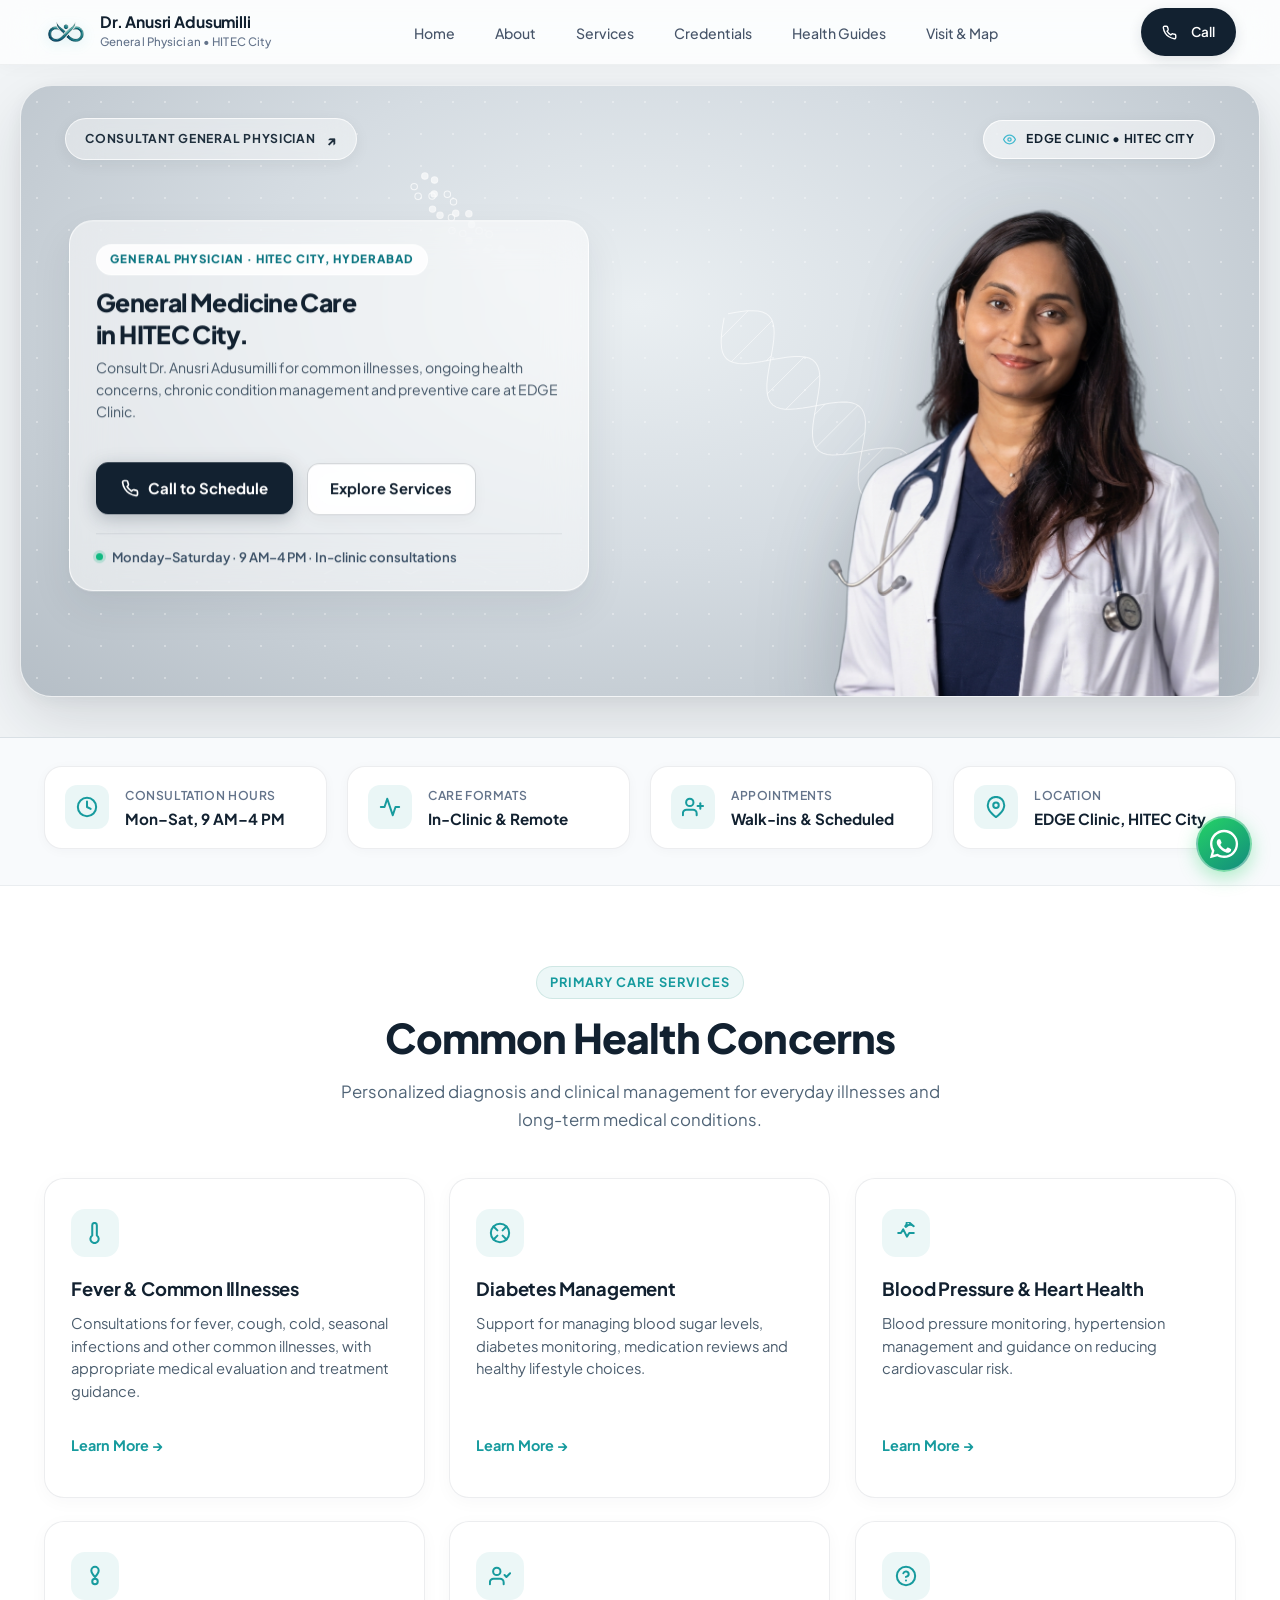
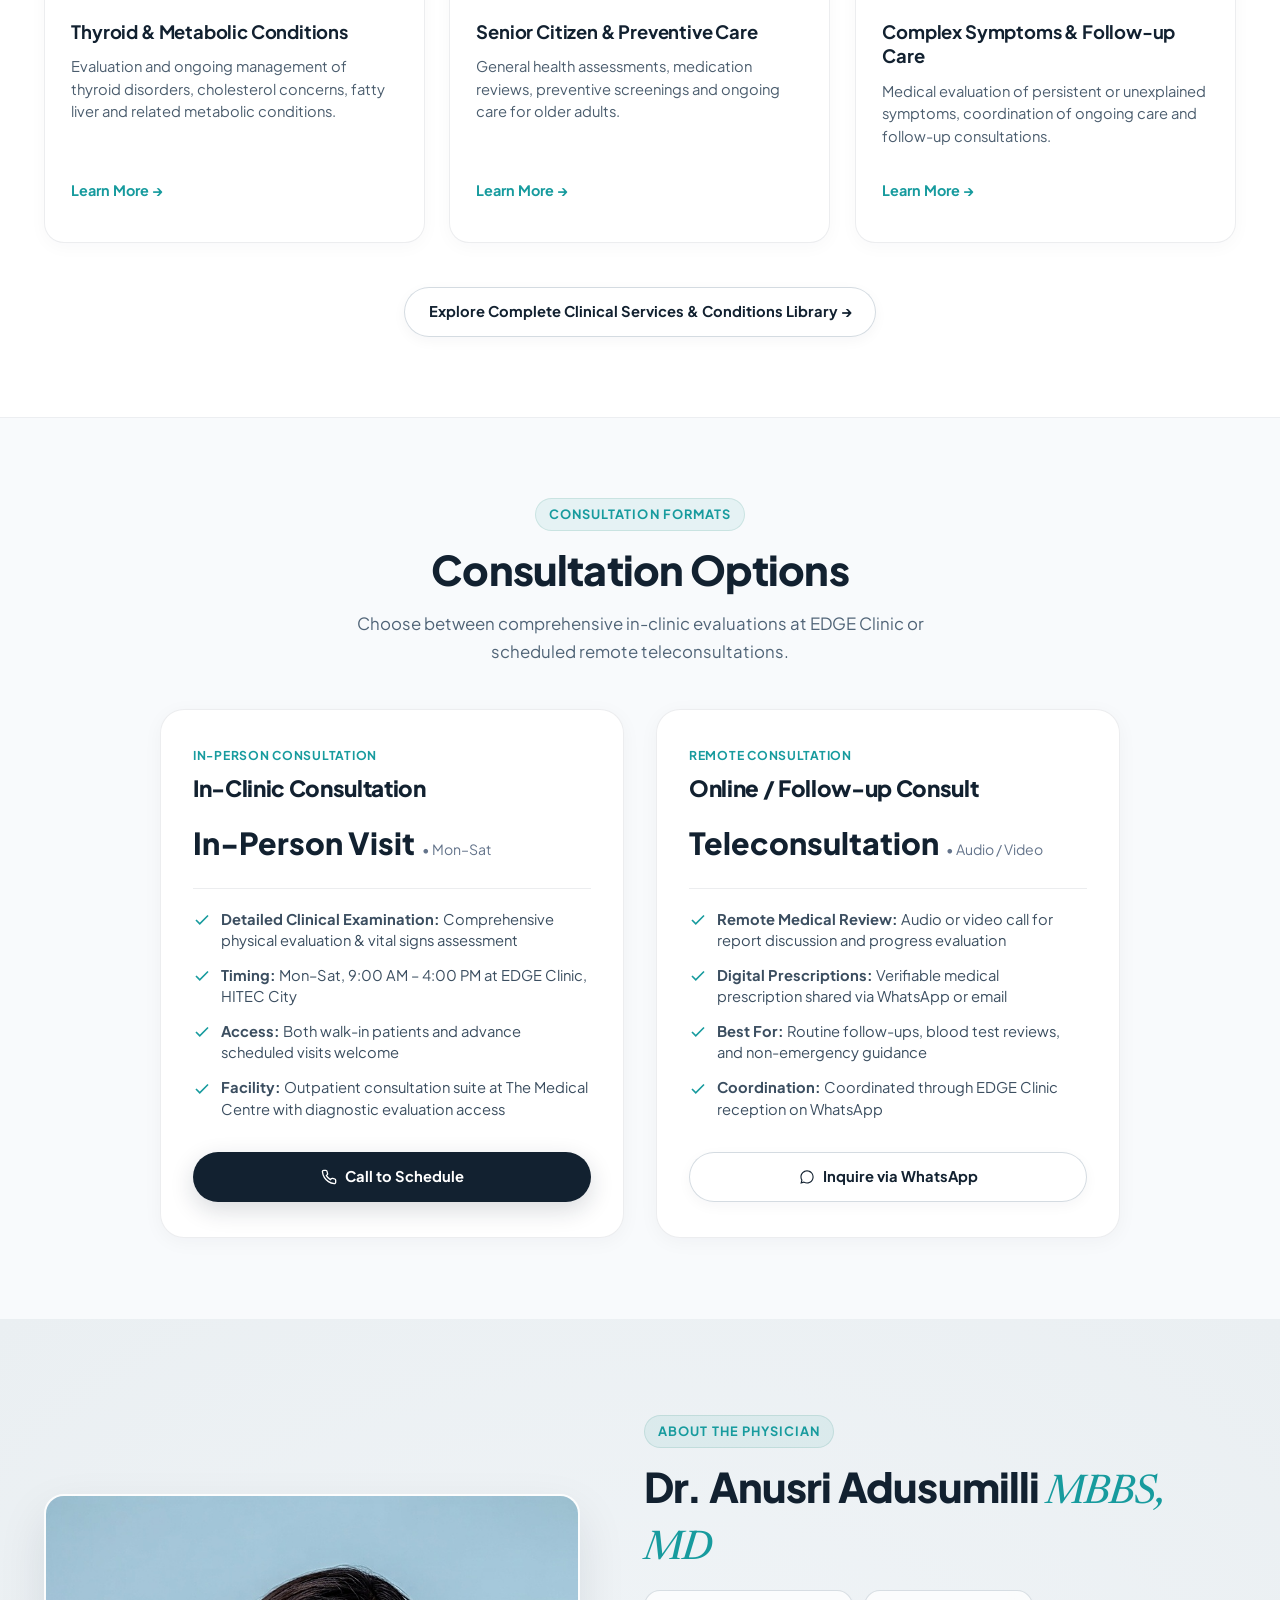
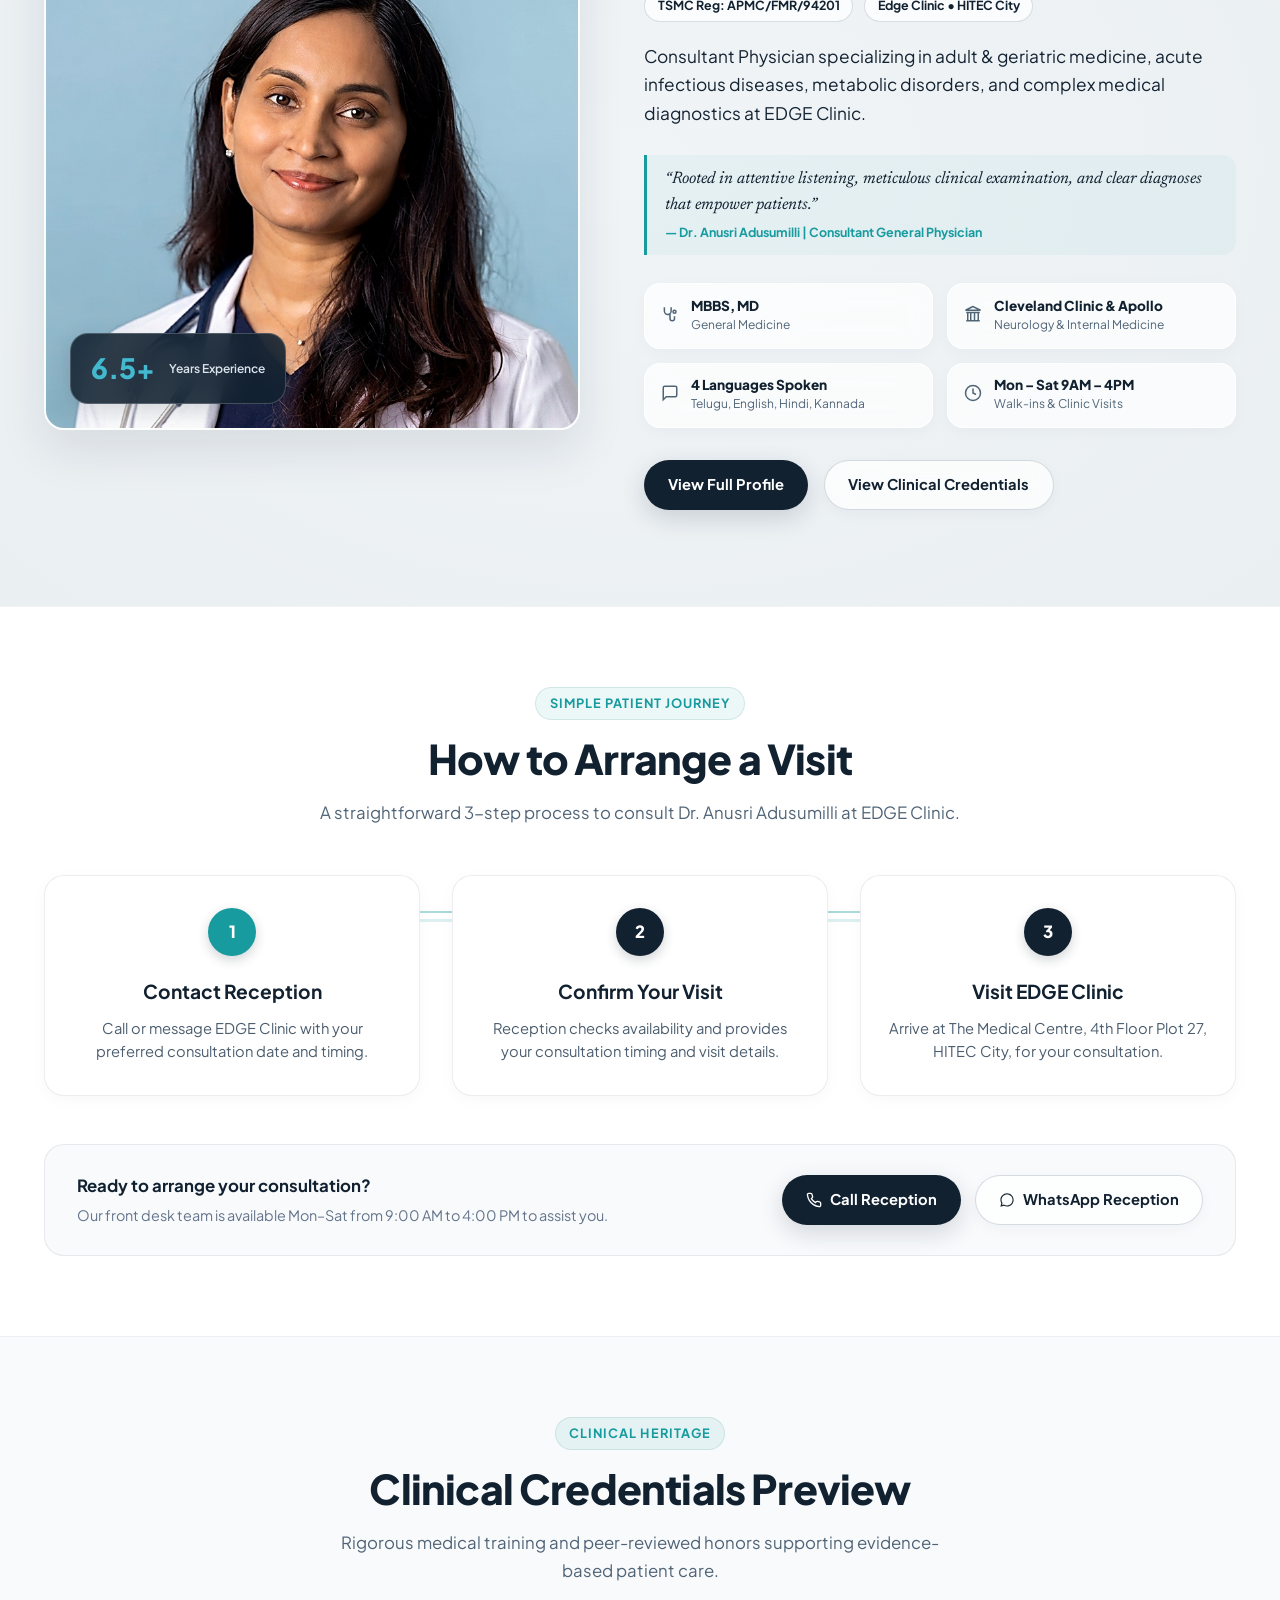
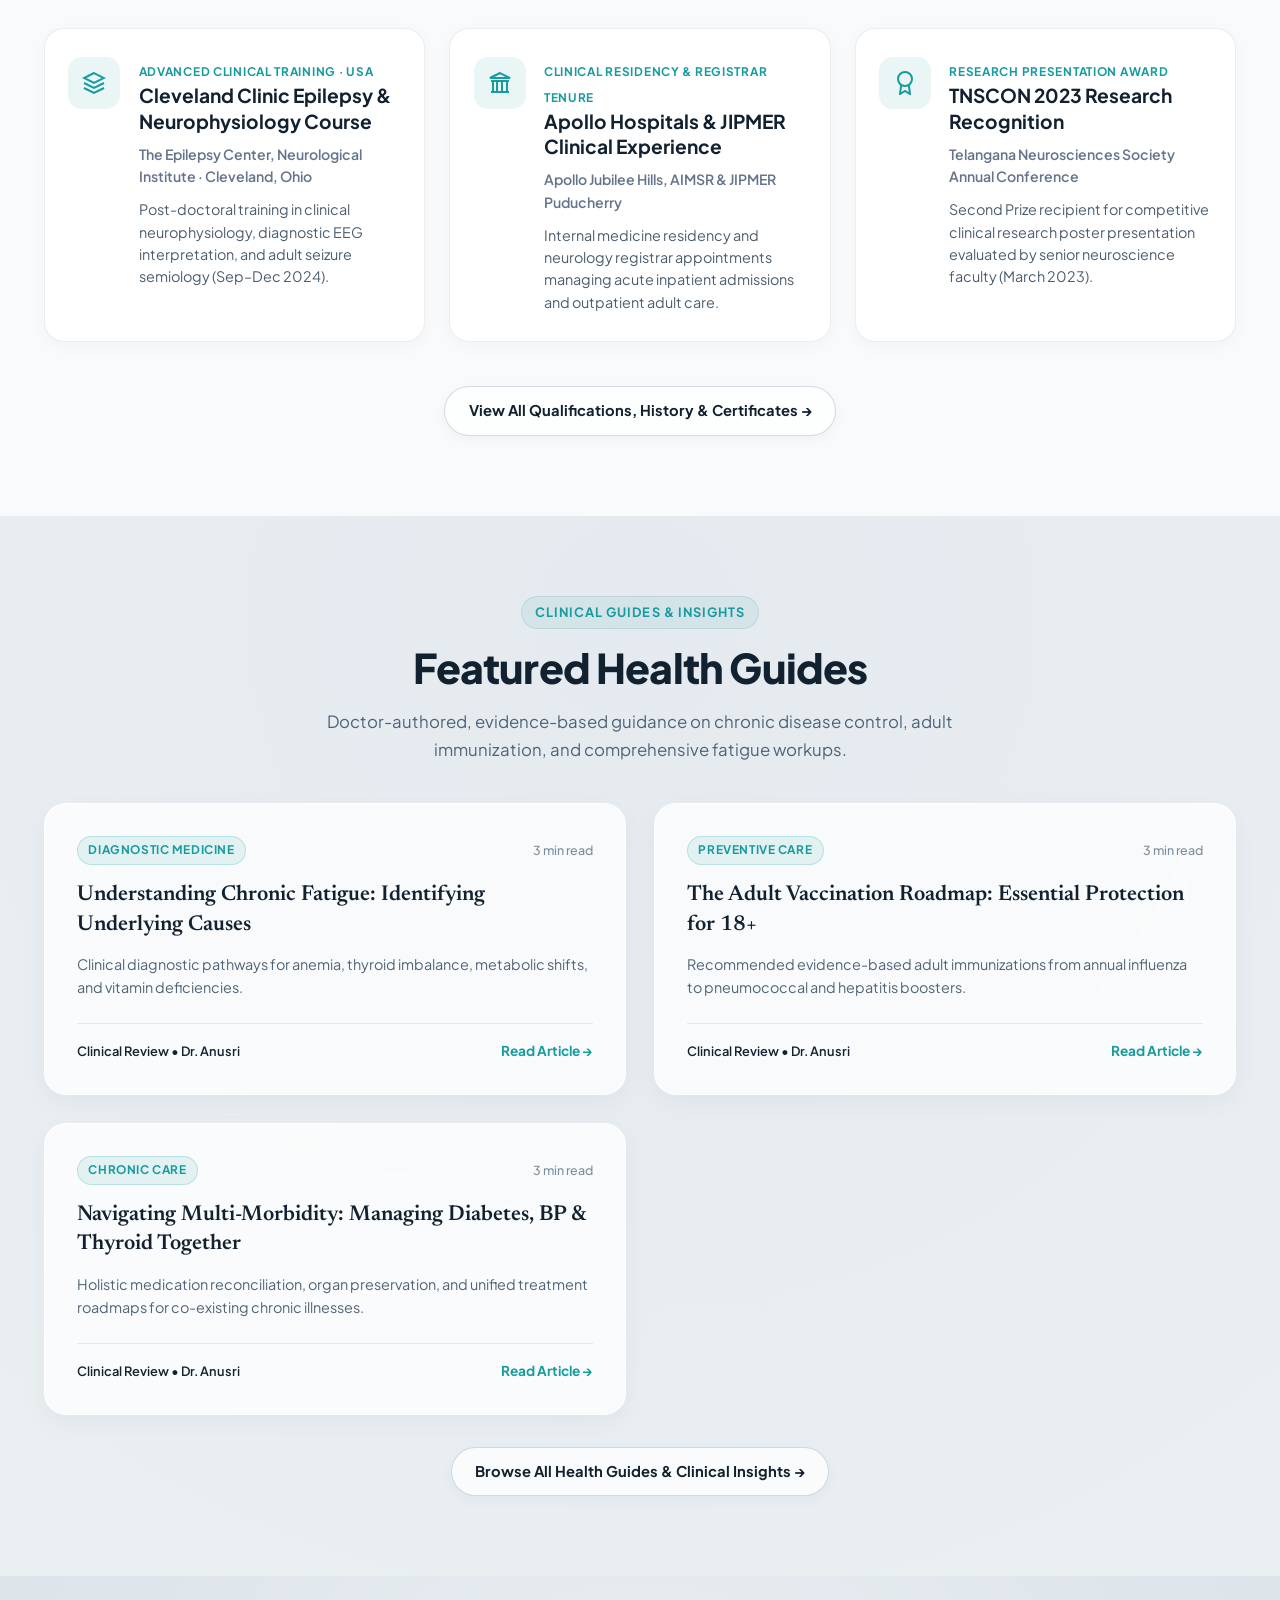
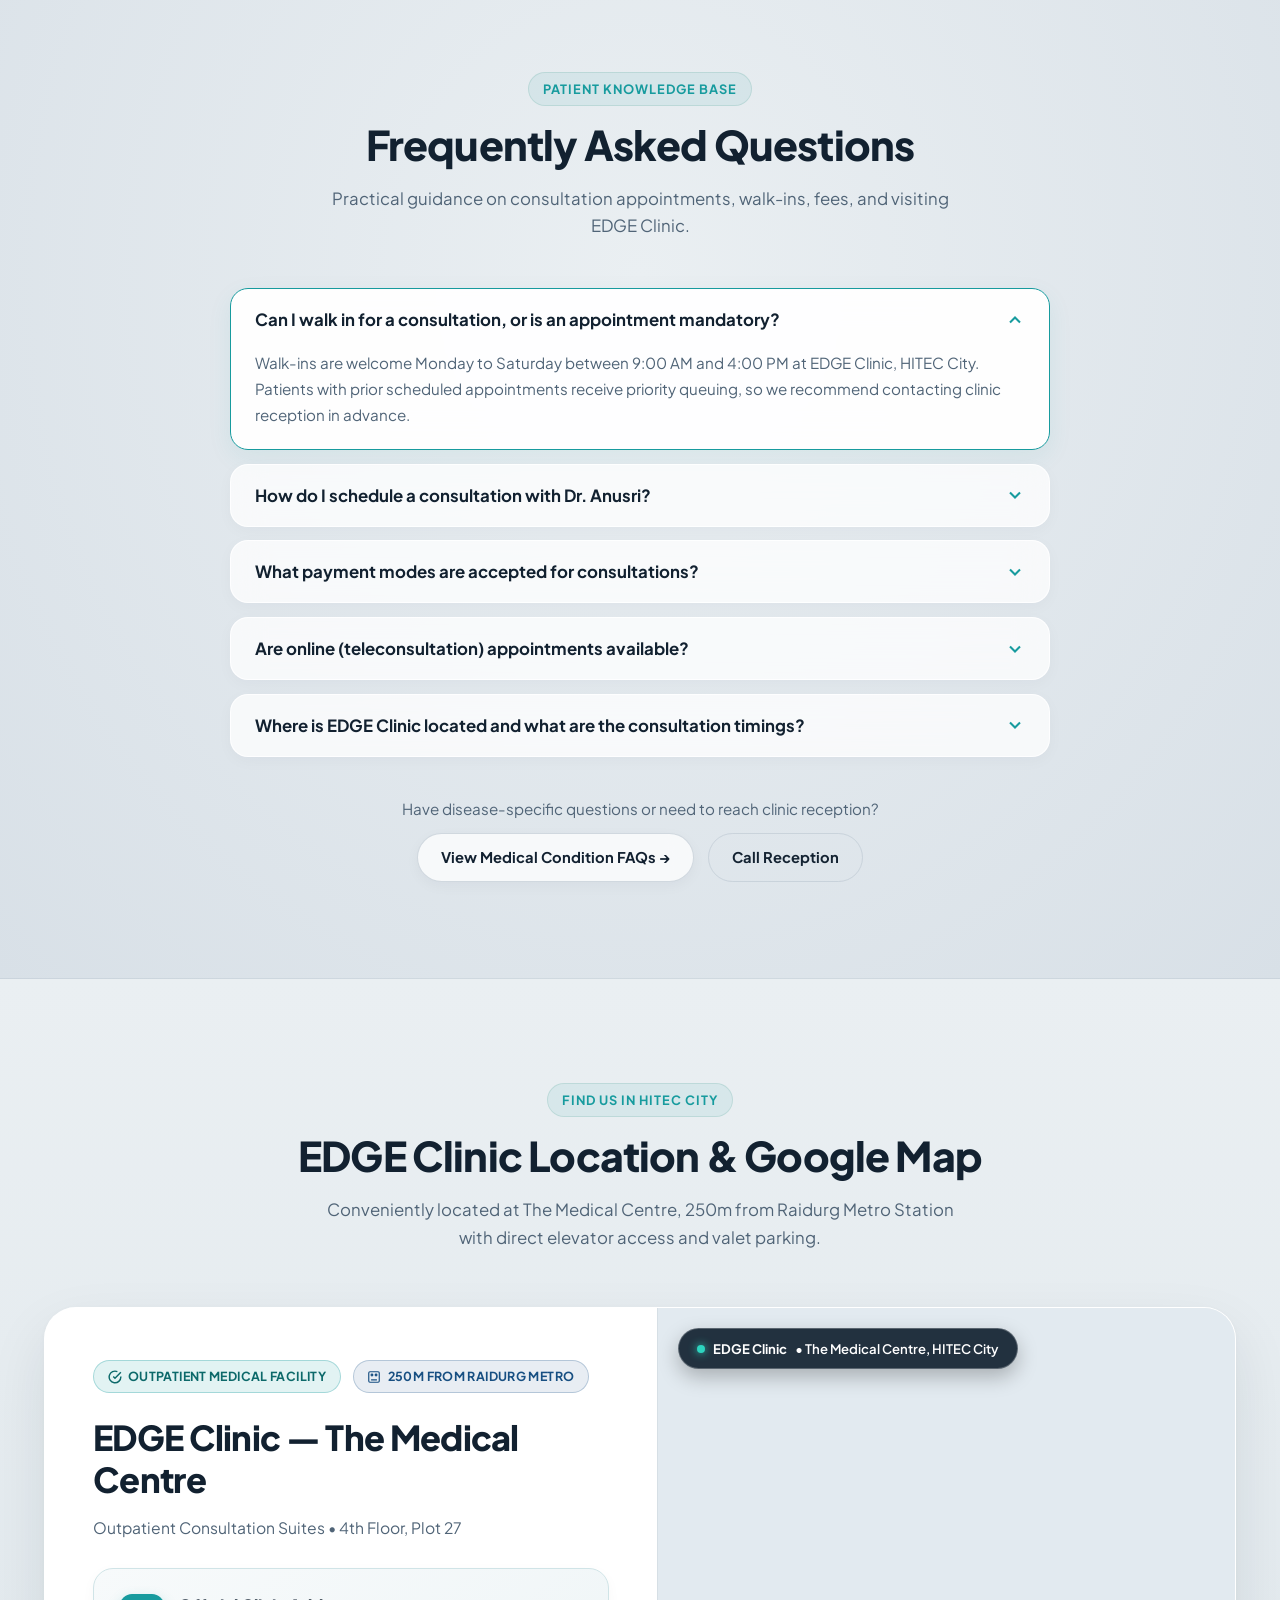
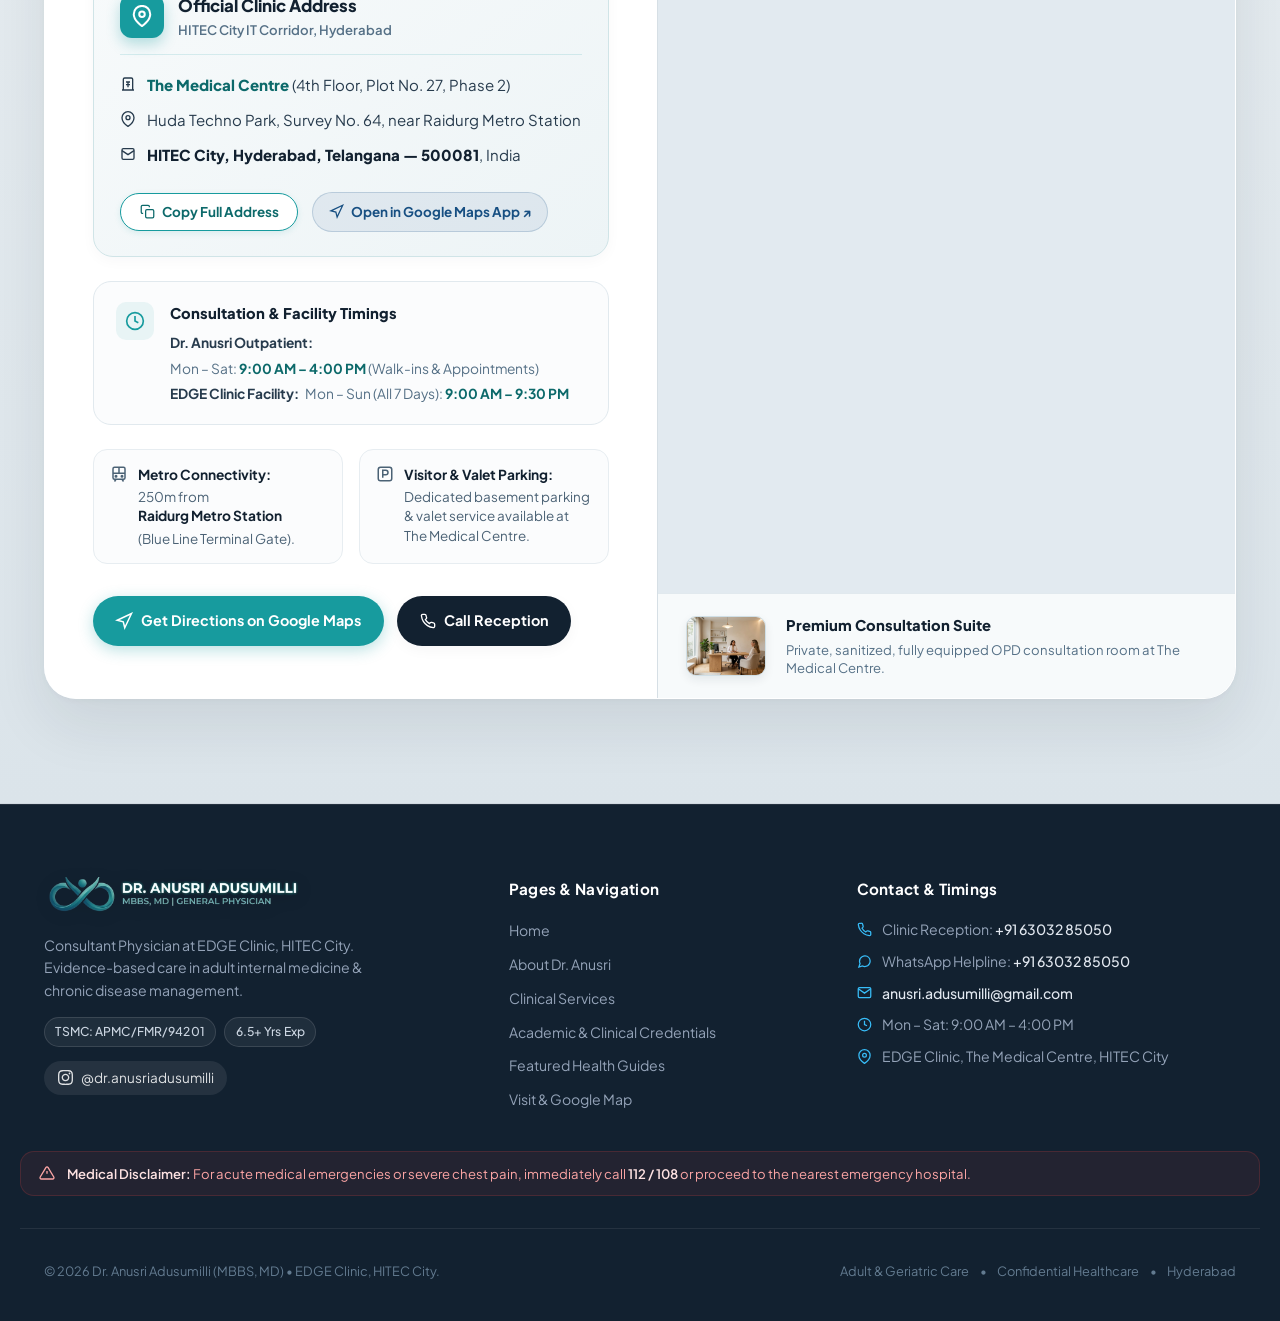
==== commit d4cf05ca: "feat(motion): EDGE Clinic V7 — Award-Calibre Cinematic Motion Experience" ====
--- a/index.html
+++ b/index.html
@@ -255,7 +255,7 @@
 
       <!-- Header CTAs (Single Primary CTA: Call) -->
       <div class="header-actions">
-        <a href="tel:+916303285050" class="btn btn-primary btn-header-book" id="navBookBtn" aria-label="Call Clinic">
+        <a href="tel:+916303285050" class="btn btn-primary btn-header-book" id="navBookBtn" data-magnetic aria-label="Call Clinic">
           <svg class="header-call-icon" width="15" height="15" viewBox="0 0 24 24" fill="none" stroke="currentColor" stroke-width="2.2"><path d="M22 16.92v3a2 2 0 0 1-2.18 2 19.79 19.79 0 0 1-8.63-3.07 19.5 19.5 0 0 1-6-6 19.79 19.79 0 0 1-3.07-8.67A2 2 0 0 1 4.11 2h3a2 2 0 0 1 2 1.72 12.84 12.84 0 0 0 .7 2.81 2 2 0 0 1-.45 2.11L8.09 9.91a16 16 0 0 0 6 6l1.27-1.27a2 2 0 0 1 2.11-.45 12.84 12.84 0 0 0 2.81.7A2 2 0 0 1 22 16.92z"></path></svg>
           <span class="header-btn-text-desktop">Call</span>
           <span class="header-btn-text-mobile">Call</span>
@@ -299,9 +299,9 @@
         <div class="medera-hero-stage">
           
           <!-- Top Utility Badges Strip -->
-          <div class="medera-top-strip">
+          <div class="medera-top-strip motion-hero-top">
             <div class="medera-badges-left">
-              <a href="/credentials" class="medera-glass-badge" aria-label="View Qualifications and Clinical Credentials">
+              <a href="/credentials" class="medera-glass-badge" data-magnetic aria-label="View Qualifications and Clinical Credentials">
                 <span>CONSULTANT GENERAL PHYSICIAN</span>
                 <span class="medera-badge-arrow">↗</span>
               </a>
@@ -321,8 +321,8 @@
           <svg class="medera-dna-backdrop" viewBox="0 0 1200 850" fill="none" xmlns="http://www.w3.org/2000/svg" aria-hidden="true">
             <!-- DNA Double Helix climbing up the right side behind doctor's arm -->
             <g class="dna-helix-group" stroke="rgba(255, 255, 255, 0.75)" stroke-width="1.4">
-  <path d="M 1100.0,700.0 L 1101.7,690.7 L 1103.3,681.5 L 1104.4,672.8 L 1105.1,664.5 L 1104.9,657.1 L 1104.0,650.4 L 1102.1,644.7 L 1099.2,640.0 L 1095.3,636.3 L 1090.3,633.7 L 1084.4,632.0 L 1077.5,631.3 L 1069.8,631.4 L 1061.4,632.2 L 1052.6,633.4 L 1043.3,635.1 L 1034.0,636.8 L 1024.7,638.5 L 1015.6,640.0 L 1007.0,641.0 L 998.9,641.5 L 991.6,641.2 L 985.2,640.0 L 979.8,637.8 L 975.3,634.7 L 971.9,630.5 L 969.5,625.3 L 968.1,619.1 L 967.6,612.0 L 967.9,604.1 L 968.8,595.6 L 970.2,586.6 L 971.8,577.4 L 973.6,568.0 L 975.3,558.7 L 976.6,549.8 L 977.6,541.2 L 977.8,533.4 L 977.3,526.3 L 975.9,520.1 L 973.5,514.9 L 970.1,510.7 L 965.6,507.6 L 960.2,505.4 L 953.7,504.3 L 946.4,504.0 L 938.4,504.4 L 929.7,505.5 L 920.7,506.9 L 911.3,508.7 L 902.0,510.4 L 892.8,512.0 L 883.9,513.3 L 875.6,514.0 L 867.9,514.1 L 861.0,513.4 L 855.1,511.7 L 850.1,509.1 L 846.2,505.4 L 843.3,500.7 L 841.4,495.0 L 840.5,488.3 L 840.4,480.8 L 841.0,472.6 L 842.2,463.8 L 843.7,454.7 L 845.5,445.3 L 847.2,436.0 L 848.7,426.9 L 849.9,418.1 L 850.5,409.9 L 850.4,402.4 L 849.4,395.8 L 847.5,390.1 L 844.6,385.4 L 840.7,381.7 L 835.7,379.1 L 829.7,377.5 L 822.8,376.8 L 815.2,376.8 L 806.8,377.6 L 797.9,378.9 L 788.7,380.5 L 779.3,382.3 L 770.0,384.0 L 761.0,385.4 L 752.3,386.5 L 744.3,386.9 L 737.0,386.6 L 730.6,385.4 L 725.1,383.3 L 720.7,380.1 L 717.3,375.9 L 714.9,370.7 L 713.6,364.4 L 713.1,357.3 L 713.3,349.5 L 714.3,340.9 L 715.6,332.0 L 717.3,322.7" fill="none"/>
-  <path d="M 1100.0,700.0 L 1090.7,701.7 L 1081.5,703.3 L 1072.8,704.4 L 1064.5,705.1 L 1057.1,704.9 L 1050.4,704.0 L 1044.7,702.1 L 1040.0,699.2 L 1036.3,695.3 L 1033.7,690.3 L 1032.0,684.4 L 1031.3,677.5 L 1031.4,669.8 L 1032.2,661.4 L 1033.4,652.6 L 1035.1,643.3 L 1036.8,634.0 L 1038.5,624.7 L 1040.0,615.6 L 1041.0,607.0 L 1041.5,598.9 L 1041.2,591.6 L 1040.0,585.2 L 1037.8,579.8 L 1034.7,575.3 L 1030.5,571.9 L 1025.3,569.5 L 1019.1,568.1 L 1012.0,567.6 L 1004.1,567.9 L 995.6,568.8 L 986.6,570.2 L 977.4,571.8 L 968.0,573.6 L 958.7,575.3 L 949.8,576.6 L 941.2,577.6 L 933.4,577.8 L 926.3,577.3 L 920.1,575.9 L 914.9,573.5 L 910.7,570.1 L 907.6,565.6 L 905.4,560.2 L 904.3,553.7 L 904.0,546.4 L 904.4,538.4 L 905.5,529.7 L 906.9,520.7 L 908.7,511.3 L 910.4,502.0 L 912.0,492.8 L 913.3,483.9 L 914.0,475.6 L 914.1,467.9 L 913.4,461.0 L 911.7,455.1 L 909.1,450.1 L 905.4,446.2 L 900.7,443.3 L 895.0,441.4 L 888.3,440.5 L 880.8,440.4 L 872.6,441.0 L 863.8,442.2 L 854.7,443.7 L 845.3,445.5 L 836.0,447.2 L 826.9,448.7 L 818.1,449.9 L 809.9,450.5 L 802.4,450.4 L 795.8,449.4 L 790.1,447.5 L 785.4,444.6 L 781.7,440.7 L 779.1,435.7 L 777.5,429.7 L 776.8,422.8 L 776.8,415.2 L 777.6,406.8 L 778.9,397.9 L 780.5,388.7 L 782.3,379.3 L 784.0,370.0 L 785.4,361.0 L 786.5,352.3 L 786.9,344.3 L 786.6,337.0 L 785.4,330.6 L 783.3,325.1 L 780.1,320.7 L 775.9,317.3 L 770.7,314.9 L 764.4,313.6 L 757.3,313.1 L 749.5,313.3 L 740.9,314.3 L 732.0,315.6 L 722.7,317.3" fill="none"/>
+  <path class="dna-strand dna-strand-1" d="M 1100.0,700.0 L 1101.7,690.7 L 1103.3,681.5 L 1104.4,672.8 L 1105.1,664.5 L 1104.9,657.1 L 1104.0,650.4 L 1102.1,644.7 L 1099.2,640.0 L 1095.3,636.3 L 1090.3,633.7 L 1084.4,632.0 L 1077.5,631.3 L 1069.8,631.4 L 1061.4,632.2 L 1052.6,633.4 L 1043.3,635.1 L 1034.0,636.8 L 1024.7,638.5 L 1015.6,640.0 L 1007.0,641.0 L 998.9,641.5 L 991.6,641.2 L 985.2,640.0 L 979.8,637.8 L 975.3,634.7 L 971.9,630.5 L 969.5,625.3 L 968.1,619.1 L 967.6,612.0 L 967.9,604.1 L 968.8,595.6 L 970.2,586.6 L 971.8,577.4 L 973.6,568.0 L 975.3,558.7 L 976.6,549.8 L 977.6,541.2 L 977.8,533.4 L 977.3,526.3 L 975.9,520.1 L 973.5,514.9 L 970.1,510.7 L 965.6,507.6 L 960.2,505.4 L 953.7,504.3 L 946.4,504.0 L 938.4,504.4 L 929.7,505.5 L 920.7,506.9 L 911.3,508.7 L 902.0,510.4 L 892.8,512.0 L 883.9,513.3 L 875.6,514.0 L 867.9,514.1 L 861.0,513.4 L 855.1,511.7 L 850.1,509.1 L 846.2,505.4 L 843.3,500.7 L 841.4,495.0 L 840.5,488.3 L 840.4,480.8 L 841.0,472.6 L 842.2,463.8 L 843.7,454.7 L 845.5,445.3 L 847.2,436.0 L 848.7,426.9 L 849.9,418.1 L 850.5,409.9 L 850.4,402.4 L 849.4,395.8 L 847.5,390.1 L 844.6,385.4 L 840.7,381.7 L 835.7,379.1 L 829.7,377.5 L 822.8,376.8 L 815.2,376.8 L 806.8,377.6 L 797.9,378.9 L 788.7,380.5 L 779.3,382.3 L 770.0,384.0 L 761.0,385.4 L 752.3,386.5 L 744.3,386.9 L 737.0,386.6 L 730.6,385.4 L 725.1,383.3 L 720.7,380.1 L 717.3,375.9 L 714.9,370.7 L 713.6,364.4 L 713.1,357.3 L 713.3,349.5 L 714.3,340.9 L 715.6,332.0 L 717.3,322.7" fill="none"/>
+  <path class="dna-strand dna-strand-2" d="M 1100.0,700.0 L 1090.7,701.7 L 1081.5,703.3 L 1072.8,704.4 L 1064.5,705.1 L 1057.1,704.9 L 1050.4,704.0 L 1044.7,702.1 L 1040.0,699.2 L 1036.3,695.3 L 1033.7,690.3 L 1032.0,684.4 L 1031.3,677.5 L 1031.4,669.8 L 1032.2,661.4 L 1033.4,652.6 L 1035.1,643.3 L 1036.8,634.0 L 1038.5,624.7 L 1040.0,615.6 L 1041.0,607.0 L 1041.5,598.9 L 1041.2,591.6 L 1040.0,585.2 L 1037.8,579.8 L 1034.7,575.3 L 1030.5,571.9 L 1025.3,569.5 L 1019.1,568.1 L 1012.0,567.6 L 1004.1,567.9 L 995.6,568.8 L 986.6,570.2 L 977.4,571.8 L 968.0,573.6 L 958.7,575.3 L 949.8,576.6 L 941.2,577.6 L 933.4,577.8 L 926.3,577.3 L 920.1,575.9 L 914.9,573.5 L 910.7,570.1 L 907.6,565.6 L 905.4,560.2 L 904.3,553.7 L 904.0,546.4 L 904.4,538.4 L 905.5,529.7 L 906.9,520.7 L 908.7,511.3 L 910.4,502.0 L 912.0,492.8 L 913.3,483.9 L 914.0,475.6 L 914.1,467.9 L 913.4,461.0 L 911.7,455.1 L 909.1,450.1 L 905.4,446.2 L 900.7,443.3 L 895.0,441.4 L 888.3,440.5 L 880.8,440.4 L 872.6,441.0 L 863.8,442.2 L 854.7,443.7 L 845.3,445.5 L 836.0,447.2 L 826.9,448.7 L 818.1,449.9 L 809.9,450.5 L 802.4,450.4 L 795.8,449.4 L 790.1,447.5 L 785.4,444.6 L 781.7,440.7 L 779.1,435.7 L 777.5,429.7 L 776.8,422.8 L 776.8,415.2 L 777.6,406.8 L 778.9,397.9 L 780.5,388.7 L 782.3,379.3 L 784.0,370.0 L 785.4,361.0 L 786.5,352.3 L 786.9,344.3 L 786.6,337.0 L 785.4,330.6 L 783.3,325.1 L 780.1,320.7 L 775.9,317.3 L 770.7,314.9 L 764.4,313.6 L 757.3,313.1 L 749.5,313.3 L 740.9,314.3 L 732.0,315.6 L 722.7,317.3" fill="none"/>
   <line x1="1104.6" y1="671.7" x2="1071.7" y2="704.6" stroke-width="1.2"/>
   <circle cx="1104.6" cy="671.7" r="4.5" fill="none" stroke="rgba(255,255,255,0.85)" stroke-width="1.4"/>
   <circle cx="1071.7" cy="704.6" r="4.5" fill="rgba(255,255,255,0.7)"/>
@@ -387,11 +387,11 @@
             </g>
           </svg>
 
-          <!-- Centered Cutout Doctor Figure (Image 2 replacing woman in Image 1) -->
+          <!-- Centered Cutout Doctor Figure (Dr. Anusri Adusumilli) -->
           <div class="medera-doctor-anchor">
             <img src="./assets/images/dr-anusri-medera-hero.png" 
                  alt="Dr. Anusri Adusumilli - Consultant General Physician MBBS MD at Edge Clinic" 
-                 class="medera-doctor-cutout" 
+                 class="medera-doctor-cutout motion-reveal" 
                  loading="eager">
           </div>
 
@@ -399,24 +399,27 @@
           <div class="medera-left-editorial">
             <div class="medera-doctor-card">
               <div class="medera-card-brand-row">
-                <span class="medera-eyebrow-tag">GENERAL PHYSICIAN · HITEC CITY, HYDERABAD</span>
-              </div>
-              <h1 class="medera-doctor-name">General Medicine Care in HITEC City.</h1>
-              <p class="medera-doctor-desc">Consult Dr. Anusri Adusumilli for common illnesses, ongoing health concerns, chronic condition management and preventive care at EDGE Clinic.</p>
+                <span class="medera-eyebrow-tag motion-hero-eyebrow">GENERAL PHYSICIAN · HITEC CITY, HYDERABAD</span>
+              </div>
+              <h1 class="medera-doctor-name">
+                <span class="hero-line"><span class="hero-line-inner">General Medicine Care</span></span>
+                <span class="hero-line"><span class="hero-line-inner">in HITEC City.</span></span>
+              </h1>
+              <p class="medera-doctor-desc motion-hero-desc">Consult Dr. Anusri Adusumilli for common illnesses, ongoing health concerns, chronic condition management and preventive care at EDGE Clinic.</p>
               
               <!-- Clean Action CTA Row -->
-              <div class="medera-hero-cta-row">
-                <a href="tel:+916303285050" class="btn btn-primary medera-hero-cta-btn" id="heroCallScheduleBtn">
+              <div class="medera-hero-cta-row motion-hero-ctas">
+                <a href="tel:+916303285050" class="btn btn-primary medera-hero-cta-btn" id="heroCallScheduleBtn" data-magnetic>
                   <svg width="18" height="18" viewBox="0 0 24 24" fill="none" stroke="currentColor" stroke-width="2.2" stroke-linecap="round" stroke-linejoin="round"><path d="M22 16.92v3a2 2 0 0 1-2.18 2 19.79 19.79 0 0 1-8.63-3.07 19.5 19.5 0 0 1-6-6 19.79 19.79 0 0 1-3.07-8.67A2 2 0 0 1 4.11 2h3a2 2 0 0 1 2 1.72 12.84 12.84 0 0 0 .7 2.81 2 2 0 0 1-.45 2.11L8.09 9.91a16 16 0 0 0 6 6l1.27-1.27a2 2 0 0 1 2.11-.45 12.84 12.84 0 0 0 2.81.7A2 2 0 0 1 22 16.92z"></path></svg>
                   <span>Call to Schedule</span>
                 </a>
-                <a href="#common-concerns" class="btn btn-secondary medera-hero-secondary-btn">
+                <a href="#common-concerns" class="btn btn-secondary medera-hero-secondary-btn" data-magnetic>
                   <span>Explore Services</span>
                 </a>
               </div>
 
               <!-- Consultation Schedule Pill -->
-              <div class="medera-schedule-meta">
+              <div class="medera-schedule-meta motion-hero-schedule">
                 <span class="schedule-dot"></span>
                 <span>Monday–Saturday · 9 AM–4 PM · In-clinic consultations</span>
               </div>
@@ -574,7 +577,7 @@
 
         <div class="consultation-options-grid">
           <!-- Option 1: In-Clinic -->
-          <div class="option-card">
+          <div class="option-card" data-motion-pair="left">
             <span class="option-type-tag">In-Person Consultation</span>
             <h3 class="option-title">In-Clinic Consultation</h3>
             <div class="option-fee-row">
@@ -600,7 +603,7 @@
               </li>
             </ul>
             <div class="option-actions">
-              <a href="tel:+916303285050" class="btn btn-primary btn-block">
+              <a href="tel:+916303285050" class="btn btn-primary btn-block" data-magnetic>
                 <svg width="16" height="16" viewBox="0 0 24 24" fill="none" stroke="currentColor" stroke-width="2"><path d="M22 16.92v3a2 2 0 0 1-2.18 2 19.79 19.79 0 0 1-8.63-3.07 19.5 19.5 0 0 1-6-6 19.79 19.79 0 0 1-3.07-8.67A2 2 0 0 1 4.11 2h3a2 2 0 0 1 2 1.72 12.84 12.84 0 0 0 .7 2.81 2 2 0 0 1-.45 2.11L8.09 9.91a16 16 0 0 0 6 6l1.27-1.27a2 2 0 0 1 2.11-.45 12.84 12.84 0 0 0 2.81.7A2 2 0 0 1 22 16.92z"></path></svg>
                 <span>Call to Schedule</span>
               </a>
@@ -608,7 +611,7 @@
           </div>
 
           <!-- Option 2: Teleconsultation -->
-          <div class="option-card">
+          <div class="option-card" data-motion-pair="right">
             <span class="option-type-tag">Remote Consultation</span>
             <h3 class="option-title">Online / Follow-up Consult</h3>
             <div class="option-fee-row">
@@ -634,7 +637,7 @@
               </li>
             </ul>
             <div class="option-actions">
-              <a href="https://wa.me/916303285050?text=Hello%20EDGE%20Clinic,%20I%20would%20like%20to%20inquire%20about%20an%20online%20consultation%20with%20Dr.%20Anusri" target="_blank" rel="noopener noreferrer" class="btn btn-secondary btn-block">
+              <a href="https://wa.me/916303285050?text=Hello%20EDGE%20Clinic,%20I%20would%20like%20to%20inquire%20about%20an%20online%20consultation%20with%20Dr.%20Anusri" target="_blank" rel="noopener noreferrer" class="btn btn-secondary btn-block" data-magnetic>
                 <svg width="16" height="16" viewBox="0 0 24 24" fill="currentColor"><path d="M12.04 2C6.58 2 2.13 6.45 2.13 11.91C2.13 13.66 2.59 15.36 3.45 16.86L2.05 22L7.3 20.62C8.75 21.41 10.38 21.83 12.04 21.83C17.5 21.83 21.95 17.38 21.95 11.92C21.95 9.27 20.92 6.78 19.05 4.91C17.18 3.03 14.69 2 12.04 2M12.05 3.67C14.25 3.67 16.31 4.53 17.87 6.09C19.42 7.65 20.28 9.72 20.28 11.92C20.28 16.46 16.58 20.15 12.04 20.15C10.56 20.15 9.11 19.76 7.85 19.01L7.55 18.83L4.43 19.65L5.26 16.61L5.06 16.29C4.24 14.99 3.8 13.47 3.8 11.91C3.81 7.37 7.5 3.67 12.05 3.67Z"/></svg>
                 <span>Inquire via WhatsApp</span>
               </a>
@@ -739,22 +742,25 @@
         </div>
 
         <div class="steps-container">
+          <div class="steps-progress-track" aria-hidden="true">
+            <div class="steps-progress-fill" id="stepsProgressBar"></div>
+          </div>
           <!-- Step 1 -->
-          <div class="step-card">
+          <div class="step-card" data-step="1">
             <div class="step-number-badge">1</div>
             <h3 class="step-title">Contact Reception</h3>
             <p class="step-desc">Call or message EDGE Clinic with your preferred consultation date and timing.</p>
           </div>
 
           <!-- Step 2 -->
-          <div class="step-card">
+          <div class="step-card" data-step="2">
             <div class="step-number-badge">2</div>
             <h3 class="step-title">Confirm Your Visit</h3>
             <p class="step-desc">Reception checks availability and provides your consultation timing and visit details.</p>
           </div>
 
           <!-- Step 3 -->
-          <div class="step-card">
+          <div class="step-card" data-step="3">
             <div class="step-number-badge">3</div>
             <h3 class="step-title">Visit EDGE Clinic</h3>
             <p class="step-desc">Arrive at The Medical Centre, 4th Floor Plot 27, HITEC City, for your consultation.</p>
@@ -768,11 +774,11 @@
             <p>Our front desk team is available Mon–Sat from 9:00 AM to 4:00 PM to assist you.</p>
           </div>
           <div class="steps-cta-actions">
-            <a href="tel:+916303285050" class="btn btn-primary">
+            <a href="tel:+916303285050" class="btn btn-primary" data-magnetic>
               <svg width="16" height="16" viewBox="0 0 24 24" fill="none" stroke="currentColor" stroke-width="2"><path d="M22 16.92v3a2 2 0 0 1-2.18 2 19.79 19.79 0 0 1-8.63-3.07 19.5 19.5 0 0 1-6-6 19.79 19.79 0 0 1-3.07-8.67A2 2 0 0 1 4.11 2h3a2 2 0 0 1 2 1.72 12.84 12.84 0 0 0 .7 2.81 2 2 0 0 1-.45 2.11L8.09 9.91a16 16 0 0 0 6 6l1.27-1.27a2 2 0 0 1 2.11-.45 12.84 12.84 0 0 0 2.81.7A2 2 0 0 1 22 16.92z"></path></svg>
               <span>Call Reception</span>
             </a>
-            <a href="https://wa.me/916303285050?text=Hello%20EDGE%20Clinic,%20I%20would%20like%20to%20arrange%20a%20consultation%20with%20Dr.%20Anusri%20Adusumilli" target="_blank" rel="noopener noreferrer" class="btn btn-secondary">
+            <a href="https://wa.me/916303285050?text=Hello%20EDGE%20Clinic,%20I%20would%20like%20to%20arrange%20a%20consultation%20with%20Dr.%20Anusri%20Adusumilli" target="_blank" rel="noopener noreferrer" class="btn btn-secondary" data-magnetic>
               <svg width="16" height="16" viewBox="0 0 24 24" fill="currentColor"><path d="M12.04 2C6.58 2 2.13 6.45 2.13 11.91C2.13 13.66 2.59 15.36 3.45 16.86L2.05 22L7.3 20.62C8.75 21.41 10.38 21.83 12.04 21.83C17.5 21.83 21.95 17.38 21.95 11.92C21.95 9.27 20.92 6.78 19.05 4.91C17.18 3.03 14.69 2 12.04 2M12.05 3.67C14.25 3.67 16.31 4.53 17.87 6.09C19.42 7.65 20.28 9.72 20.28 11.92C20.28 16.46 16.58 20.15 12.04 20.15C10.56 20.15 9.11 19.76 7.85 19.01L7.55 18.83L4.43 19.65L5.26 16.61L5.06 16.29C4.24 14.99 3.8 13.47 3.8 11.91C3.81 7.37 7.5 3.67 12.05 3.67Z"/></svg>
               <span>WhatsApp Reception</span>
             </a>
@@ -1235,6 +1241,7 @@
        rel="noopener noreferrer" 
        class="floating-whatsapp-btn" 
        id="globalFloatingWhatsapp"
+       data-magnetic
        title="Chat with EDGE Clinic on WhatsApp"
        aria-label="Chat with EDGE Clinic on WhatsApp">
       <span class="whatsapp-ping-ring"></span>
@@ -1252,7 +1259,9 @@
   </aside>
 
   <!-- Scripts -->
-  <script src="config.js?v=6.0"></script>
-  <script src="app.js?v=6.0"></script>
+  <script src="assets/vendor/gsap.min.js"></script>
+  <script src="assets/vendor/ScrollTrigger.min.js"></script>
+  <script src="config.js?v=7.0"></script>
+  <script src="app.js?v=7.0"></script>
 </body>
 </html>
--- a/styles.css
+++ b/styles.css
@@ -53,6 +53,23 @@
   --transition-fast: 0.28s cubic-bezier(0.25, 1, 0.5, 1);
   --transition-normal: 0.45s cubic-bezier(0.25, 1, 0.5, 1);
   --transition-soft: 0.65s cubic-bezier(0.16, 1, 0.3, 1);
+
+  /* EDGE Clinic V7 — Award-Calibre Cinematic Motion Tokens */
+  --ease-spring: cubic-bezier(0.16, 1, 0.3, 1);
+  --ease-cinematic: cubic-bezier(0.22, 1, 0.36, 1);
+  --ease-soft: cubic-bezier(0.25, 0.1, 0.25, 1);
+  --ease-magnetic: cubic-bezier(0.23, 1, 0.32, 1);
+  --ease-out-expo: cubic-bezier(0.19, 1, 0.22, 1);
+
+  --dur-micro: 0.18s;
+  --dur-fast: 0.32s;
+  --dur-base: 0.55s;
+  --dur-cinematic: 0.85s;
+  --dur-lux: 1.2s;
+
+  --stagger-sm: 0.06s;
+  --stagger-md: 0.12s;
+  --stagger-lg: 0.18s;
 }
 
 /* --------------------------------------------------------------------------
@@ -778,18 +795,19 @@
   object-position: bottom right;
   display: block;
   filter: drop-shadow(0 20px 42px rgba(20, 32, 45, 0.2));
-  transform-origin: bottom right;
-  transition: transform 0.6s cubic-bezier(0.25, 1, 0.5, 1);
-  animation: softDoctorBreathe 7s ease-in-out infinite alternate;
-}
-
-@keyframes softDoctorBreathe {
-  0% { transform: translateY(0); }
-  100% { transform: translateY(-7px); }
-}
-
-.medera-hero-stage:hover .medera-doctor-cutout {
-  transform: translateY(-4px) scale(1.012);
+  transform-origin: bottom center;
+  transition: opacity var(--dur-cinematic) var(--ease-spring), transform var(--dur-cinematic) var(--ease-spring);
+  will-change: transform, opacity;
+}
+
+.medera-doctor-cutout.motion-reveal {
+  opacity: 0;
+  transform: translate3d(0, 16px, 0) scale(0.97);
+}
+
+.medera-doctor-cutout.motion-reveal.is-revealed {
+  opacity: 1;
+  transform: translate3d(0, 0, 0) scale(1);
 }
 
 /* 5. Left Doctor Content & Editorial */
@@ -6634,3 +6652,427 @@
     gap: 0.2rem;
   }
 }
+
+/* ==========================================================================
+   EDGE CLINIC V7 — AWARD-CALIBRE MOTION EXPERIENCE ENGINE
+   Clinical Futurism: Opacity & Transform Driven GPU Performance (60 FPS)
+   ========================================================================== */
+
+/* 1. Cinematic Hero Line Mask Reveal */
+.hero-line {
+  display: block;
+  overflow: hidden;
+  padding-bottom: 0.12em;
+}
+
+.hero-line-inner {
+  display: block;
+  transform: translate3d(0, 105%, 0);
+  opacity: 0;
+  transition: transform var(--dur-cinematic) var(--ease-spring), opacity var(--dur-cinematic) var(--ease-spring);
+  will-change: transform, opacity;
+}
+
+.hero-line-inner.is-revealed {
+  transform: translate3d(0, 0, 0);
+  opacity: 1;
+}
+
+/* 2. Hero Elements Choreographed Entrances */
+.motion-hero-top {
+  opacity: 0;
+  transform: translate3d(0, -10px, 0);
+  transition: opacity var(--dur-base) var(--ease-spring), transform var(--dur-base) var(--ease-spring);
+}
+.motion-hero-top.is-revealed {
+  opacity: 1;
+  transform: translate3d(0, 0, 0);
+}
+
+.medera-eyebrow-tag.motion-hero-eyebrow {
+  opacity: 0;
+  transform: translate3d(0, 12px, 0);
+  transition: opacity 0.5s var(--ease-spring) 0.05s, transform 0.5s var(--ease-spring) 0.05s;
+}
+.medera-eyebrow-tag.motion-hero-eyebrow.is-revealed {
+  opacity: 1;
+  transform: translate3d(0, 0, 0);
+}
+
+.medera-doctor-desc.motion-hero-desc {
+  opacity: 0;
+  transform: translate3d(0, 16px, 0);
+  transition: opacity 0.65s var(--ease-spring) 0.22s, transform 0.65s var(--ease-spring) 0.22s;
+}
+.medera-doctor-desc.motion-hero-desc.is-revealed {
+  opacity: 1;
+  transform: translate3d(0, 0, 0);
+}
+
+.medera-hero-cta-row.motion-hero-ctas {
+  opacity: 0;
+  transform: translate3d(0, 16px, 0);
+  transition: opacity 0.65s var(--ease-spring) 0.32s, transform 0.65s var(--ease-spring) 0.32s;
+}
+.medera-hero-cta-row.motion-hero-ctas.is-revealed {
+  opacity: 1;
+  transform: translate3d(0, 0, 0);
+}
+
+.medera-schedule-meta.motion-hero-schedule {
+  opacity: 0;
+  transform: translate3d(0, 12px, 0);
+  transition: opacity 0.6s var(--ease-spring) 0.42s, transform 0.6s var(--ease-spring) 0.42s;
+}
+.medera-schedule-meta.motion-hero-schedule.is-revealed {
+  opacity: 1;
+  transform: translate3d(0, 0, 0);
+}
+
+/* 3. Scientific DNA & Molecular Line-Drawing Animations */
+.dna-strand {
+  stroke-dasharray: 1200;
+  stroke-dashoffset: 1200;
+  transition: stroke-dashoffset 2s var(--ease-cinematic);
+  will-change: stroke-dashoffset;
+}
+
+.dna-strand.is-drawn {
+  stroke-dashoffset: 0;
+}
+
+.dna-rung {
+  stroke-dasharray: 60;
+  stroke-dashoffset: 60;
+  transition: stroke-dashoffset 1.4s var(--ease-cinematic);
+  will-change: stroke-dashoffset;
+}
+
+.dna-rung.is-drawn {
+  stroke-dashoffset: 0;
+}
+
+.molecular-cluster line {
+  stroke-dasharray: 90;
+  stroke-dashoffset: 90;
+  transition: stroke-dashoffset 1.6s var(--ease-cinematic);
+  will-change: stroke-dashoffset;
+}
+
+.molecular-cluster line.is-drawn {
+  stroke-dashoffset: 0;
+}
+
+.molecular-cluster circle,
+.dna-helix-group circle {
+  opacity: 0;
+  transform: scale(0.4);
+  transform-box: fill-box;
+  transform-origin: center;
+  transition: opacity 0.6s ease 0.4s, transform 0.6s var(--ease-spring) 0.4s;
+}
+
+.molecular-cluster.is-drawn circle,
+.dna-helix-group.is-drawn circle {
+  opacity: 1;
+  transform: scale(1);
+}
+
+/* 4. Desktop Magnetic Button Pointer Physics */
+@media (hover: hover) and (pointer: fine) {
+  [data-magnetic] {
+    transition: transform 0.28s var(--ease-magnetic), box-shadow 0.25s ease, background-color 0.25s ease, border-color 0.25s ease;
+    will-change: transform;
+  }
+}
+
+/* 5. Button Micro-interactions & Arrow Animation */
+.btn {
+  position: relative;
+  overflow: hidden;
+}
+
+.btn svg,
+.btn .header-call-icon {
+  transition: transform 0.25s var(--ease-spring);
+}
+
+.btn:hover svg,
+.btn:hover .header-call-icon {
+  transform: translateX(2px) scale(1.05);
+}
+
+.btn:active {
+  transform: scale(0.975) translateY(1px) !important;
+}
+
+.btn:focus-visible {
+  outline: 2px solid var(--color-accent);
+  outline-offset: 3px;
+}
+
+/* 6. Card Stagger & Scroll Reveal Utility Classes */
+.motion-fade-up {
+  opacity: 0;
+  transform: translate3d(0, 24px, 0);
+  transition: opacity var(--dur-cinematic) var(--ease-spring), transform var(--dur-cinematic) var(--ease-spring);
+  will-change: opacity, transform;
+}
+
+.motion-fade-up.is-inview {
+  opacity: 1;
+  transform: translate3d(0, 0, 0);
+}
+
+.motion-scale-up {
+  opacity: 0;
+  transform: scale(0.96) translate3d(0, 16px, 0);
+  transition: opacity var(--dur-cinematic) var(--ease-spring), transform var(--dur-cinematic) var(--ease-spring);
+  will-change: opacity, transform;
+}
+
+.motion-scale-up.is-inview {
+  opacity: 1;
+  transform: scale(1) translate3d(0, 0, 0);
+}
+
+/* 7. Common Health Concerns (3-Column Stagger & Card Hover) */
+.concern-card {
+  transition: transform 0.32s var(--ease-spring), box-shadow 0.32s var(--ease-spring), border-color 0.25s ease;
+  will-change: transform;
+}
+
+.concern-card:hover {
+  transform: translateY(-5px);
+  border-color: rgba(23, 155, 158, 0.45);
+  box-shadow: 0 16px 36px rgba(18, 33, 48, 0.08), 0 0 20px rgba(23, 155, 158, 0.12);
+}
+
+.concern-card:hover .concern-icon-wrap {
+  transform: scale(1.08);
+  background: rgba(23, 155, 158, 0.14);
+}
+
+.concern-icon-wrap {
+  transition: transform 0.3s var(--ease-spring), background-color 0.25s ease;
+}
+
+/* 8. Consultation Options (Paired Composition) */
+.consultation-options-grid {
+  perspective: 1000px;
+}
+
+.option-card {
+  transition: transform 0.36s var(--ease-spring), box-shadow 0.36s var(--ease-spring), border-color 0.25s ease;
+  will-change: transform;
+}
+
+.option-card:hover {
+  transform: translateY(-5px);
+  border-color: rgba(23, 155, 158, 0.45);
+  box-shadow: 0 20px 42px rgba(18, 33, 48, 0.09), 0 0 24px rgba(23, 155, 158, 0.14);
+}
+
+/* 9. Physician Profile Reveal & Mask */
+.about-doctor-photo {
+  transition: transform 0.7s var(--ease-cinematic);
+}
+
+.about-image-frame {
+  overflow: hidden;
+  border-radius: var(--radius-lg);
+  box-shadow: 0 20px 48px rgba(18, 33, 48, 0.1);
+}
+
+.about-image-frame:hover .about-doctor-photo {
+  transform: scale(1.025);
+}
+
+.about-highlights-ribbon .highlight-chip {
+  transition: transform 0.28s var(--ease-spring), border-color 0.25s ease, background-color 0.25s ease;
+}
+
+.about-highlights-ribbon .highlight-chip:hover {
+  transform: translateY(-3px);
+  border-color: var(--color-accent);
+  background: #ffffff;
+}
+
+/* 10. Signature Patient Journey (Scroll Progress & Sequential Activation) */
+.steps-progress-track {
+  position: absolute;
+  top: 44px;
+  left: 15%;
+  right: 15%;
+  height: 3px;
+  background: rgba(23, 155, 158, 0.15);
+  border-radius: 99px;
+  z-index: 1;
+  overflow: hidden;
+}
+
+.steps-progress-fill {
+  height: 100%;
+  width: 0%;
+  background: linear-gradient(90deg, #122130, #179b9e);
+  border-radius: 99px;
+  box-shadow: 0 0 12px rgba(23, 155, 158, 0.5);
+  transition: width 0.35s var(--ease-spring);
+  will-change: width;
+}
+
+.step-card {
+  transition: transform 0.4s var(--ease-spring), box-shadow 0.4s var(--ease-spring), border-color 0.3s ease;
+  will-change: transform;
+}
+
+.step-number-badge {
+  transition: transform 0.4s var(--ease-spring), background-color 0.3s ease, color 0.3s ease, box-shadow 0.4s var(--ease-spring);
+}
+
+/* Active Step Highlight */
+.step-card.active-step {
+  transform: translateY(-6px);
+  border-color: #179b9e;
+  box-shadow: 0 16px 36px rgba(23, 155, 158, 0.16), 0 0 0 2px rgba(23, 155, 158, 0.25);
+}
+
+.step-card.active-step .step-number-badge {
+  transform: scale(1.12);
+  background: #179b9e !important;
+  color: #ffffff !important;
+  box-shadow: 0 0 0 6px rgba(23, 155, 158, 0.25), 0 8px 20px rgba(23, 155, 158, 0.4) !important;
+}
+
+/* Settled Completed Step State */
+.step-card.completed-step {
+  transform: translateY(0);
+  border-color: rgba(23, 155, 158, 0.35);
+  box-shadow: 0 4px 16px rgba(18, 33, 48, 0.04);
+}
+
+.step-card.completed-step .step-number-badge {
+  background: #122130;
+  color: #179b9e;
+  box-shadow: 0 2px 8px rgba(18, 33, 48, 0.12);
+}
+
+/* 11. Zero-Jump Fluid FAQ Accordion Engine */
+.faq-card {
+  transition: border-color 0.25s ease, box-shadow 0.25s ease;
+}
+
+.faq-card.open {
+  border-color: var(--color-accent);
+  box-shadow: 0 8px 24px rgba(23, 155, 158, 0.08);
+}
+
+.faq-content {
+  display: grid;
+  grid-template-rows: 0fr;
+  opacity: 0;
+  padding: 0 1.5rem;
+  overflow: hidden;
+  transition: grid-template-rows 0.38s var(--ease-spring), opacity 0.3s ease, padding 0.35s ease;
+}
+
+.faq-card.open .faq-content {
+  grid-template-rows: 1fr;
+  opacity: 1;
+  padding: 0 1.5rem 1.35rem;
+}
+
+.faq-content > * {
+  min-height: 0;
+  overflow: hidden;
+}
+
+/* 12. Location Panel & Map Reveal */
+.location-card,
+.location-map-wrap {
+  transition: transform 0.4s var(--ease-spring), box-shadow 0.4s var(--ease-spring);
+}
+
+/* 13. Health Guides Editorial Hover */
+.article-card {
+  transition: transform 0.35s var(--ease-spring), box-shadow 0.35s var(--ease-spring), border-color 0.25s ease;
+  overflow: hidden;
+}
+
+.article-card:hover {
+  transform: translateY(-5px);
+  border-color: rgba(23, 155, 158, 0.4);
+  box-shadow: 0 18px 40px rgba(18, 33, 48, 0.08);
+}
+
+.article-image {
+  transition: transform 0.6s var(--ease-cinematic);
+}
+
+.article-card:hover .article-image {
+  transform: scale(1.04);
+}
+
+/* 14. Mobile Responsive Motion Tuning */
+@media (max-width: 900px) {
+  .steps-progress-track {
+    display: none !important;
+  }
+  .step-card.active-step {
+    transform: translateY(-2px);
+  }
+  .medera-doctor-cutout.motion-reveal {
+    transform: translate3d(0, 10px, 0);
+  }
+}
+
+/* 15. Accessibility: Sensible Reduced-Motion Fallbacks */
+@media (prefers-reduced-motion: reduce) {
+  *,
+  *::before,
+  *::after {
+    animation-duration: 0.001ms !important;
+    animation-iteration-count: 1 !important;
+    transition-duration: 0.001ms !important;
+    scroll-behavior: auto !important;
+  }
+
+  .hero-line-inner,
+  .motion-hero-top,
+  .medera-eyebrow-tag.motion-hero-eyebrow,
+  .medera-doctor-desc.motion-hero-desc,
+  .medera-hero-cta-row.motion-hero-ctas,
+  .medera-schedule-meta.motion-hero-schedule,
+  .medera-doctor-cutout.motion-reveal,
+  .motion-fade-up,
+  .motion-scale-up,
+  .step-card,
+  .concern-card,
+  .option-card,
+  .essential-card,
+  .article-card,
+  .credential-card {
+    opacity: 1 !important;
+    transform: none !important;
+    transition: none !important;
+  }
+
+  .dna-strand,
+  .dna-rung,
+  .molecular-cluster line {
+    stroke-dashoffset: 0 !important;
+    transition: none !important;
+  }
+
+  .molecular-cluster circle,
+  .dna-helix-group circle {
+    opacity: 1 !important;
+    transform: none !important;
+    transition: none !important;
+  }
+
+  .steps-progress-fill {
+    width: 100% !important;
+    transition: none !important;
+  }
+}
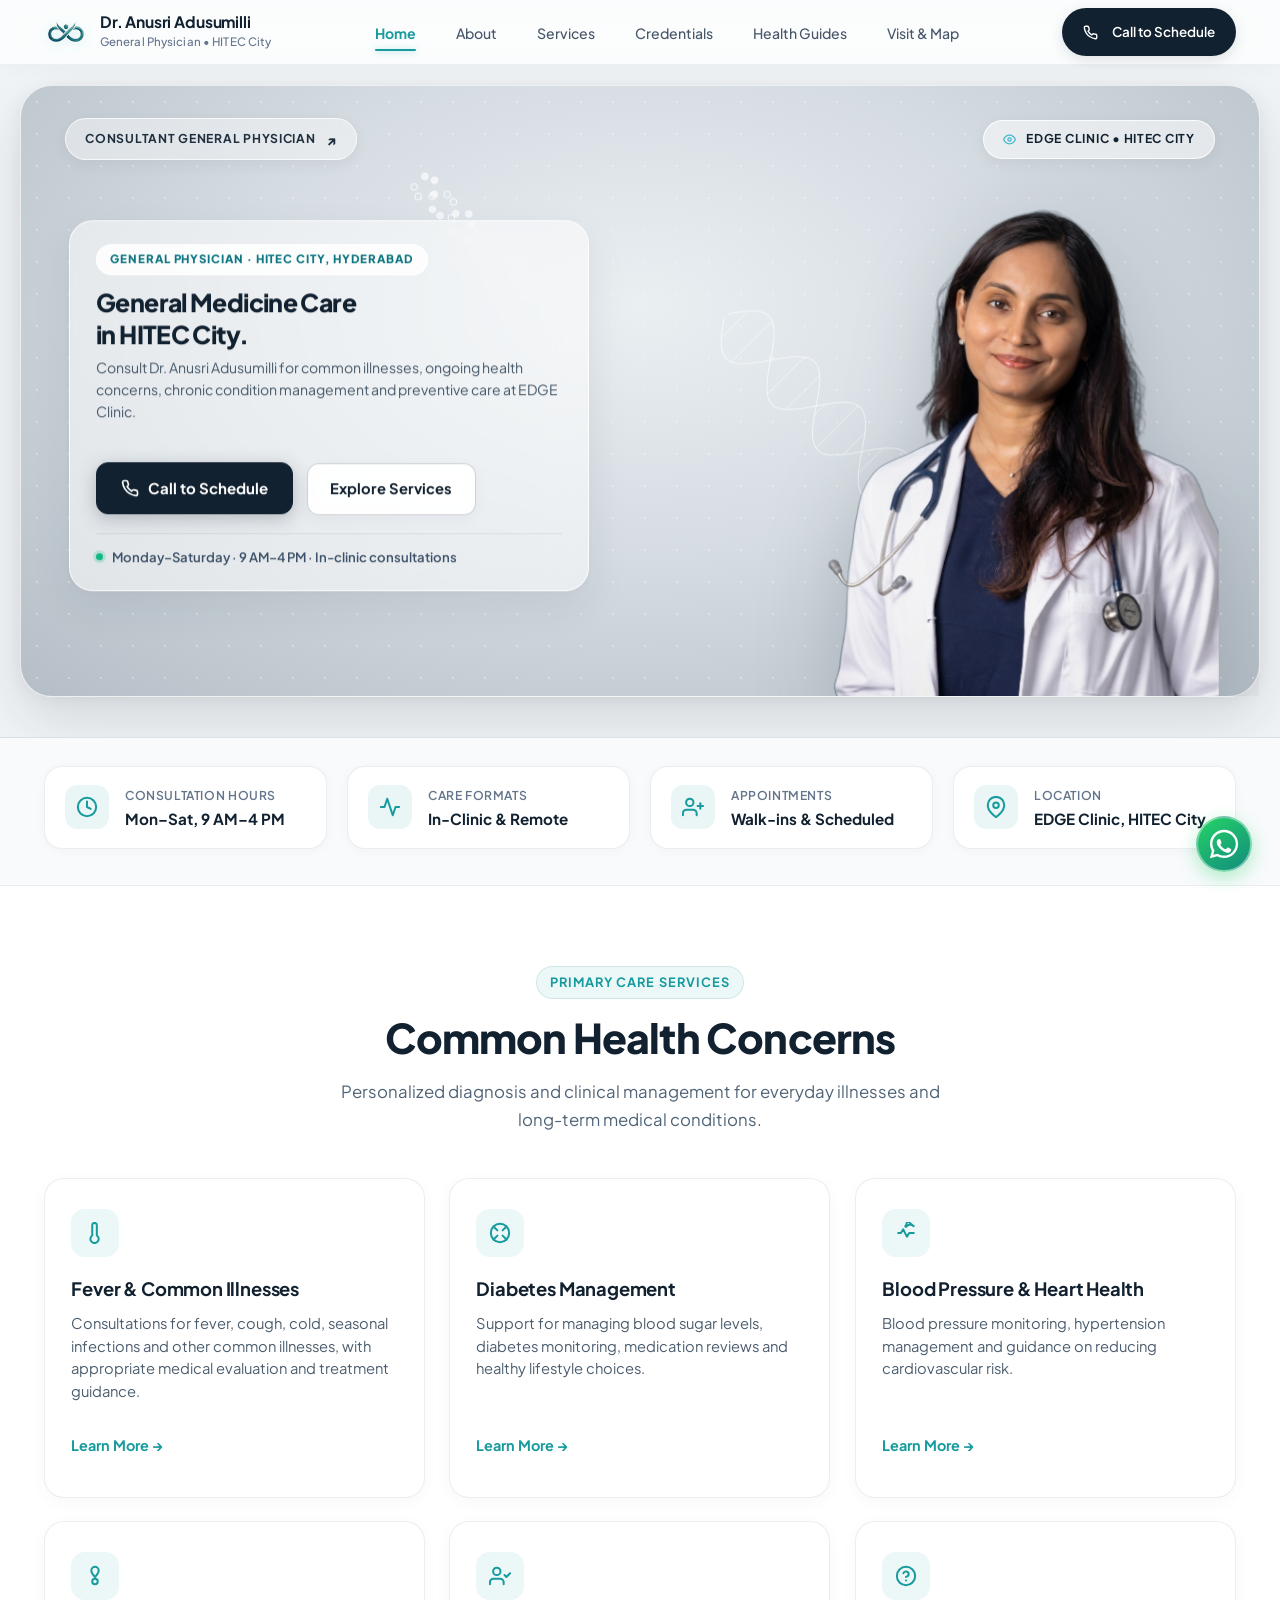
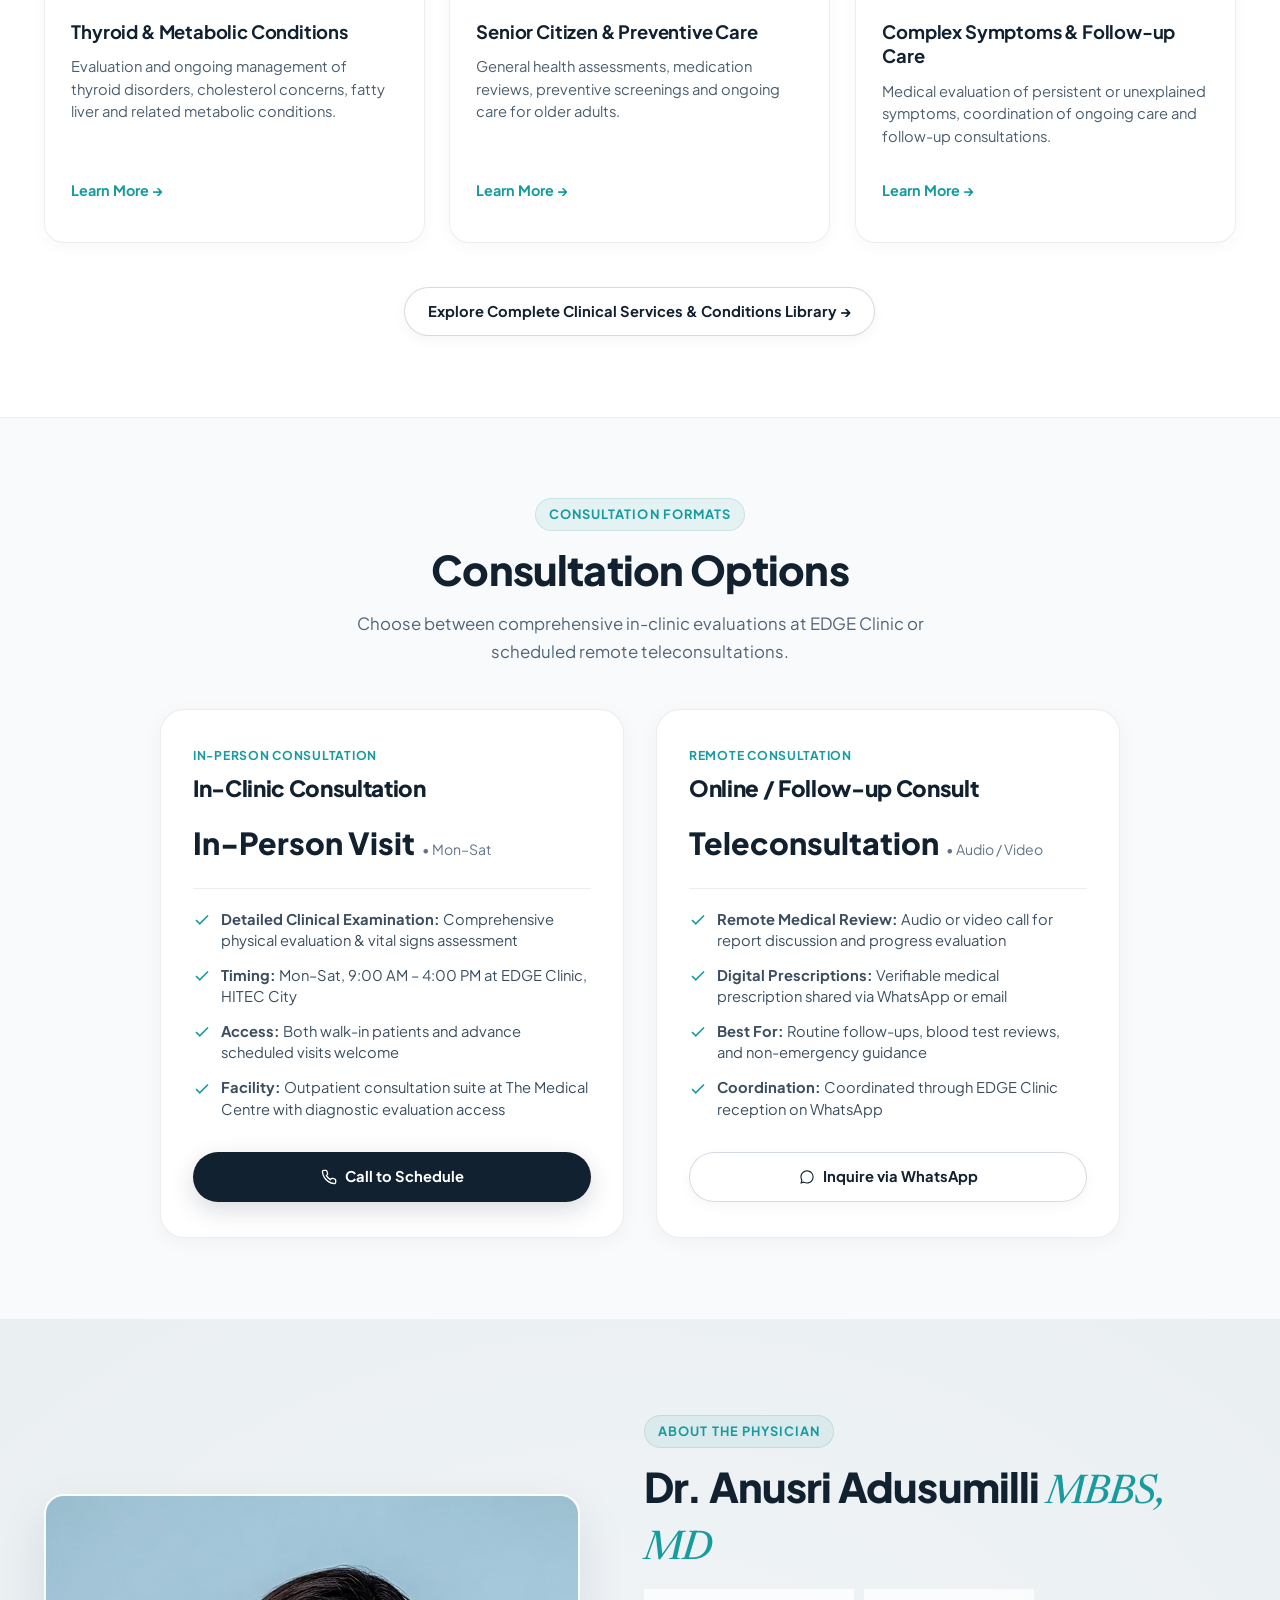
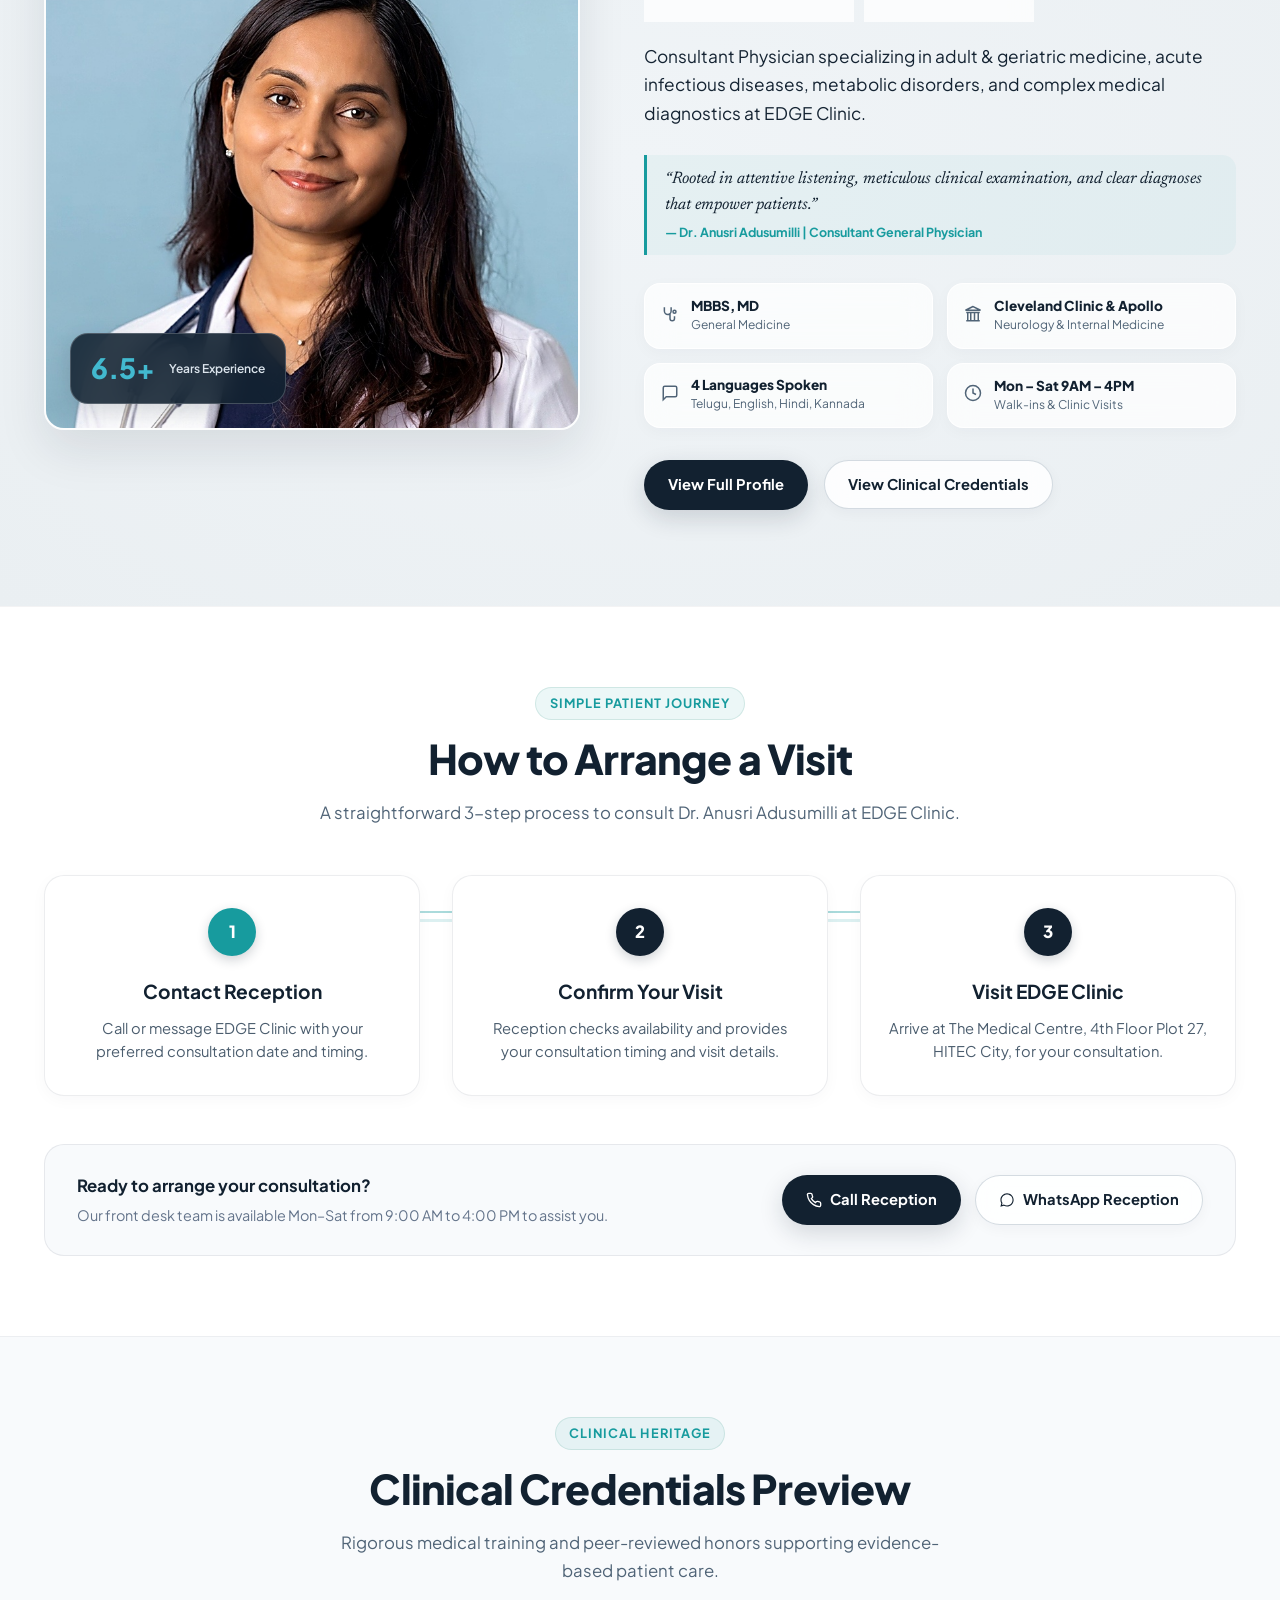
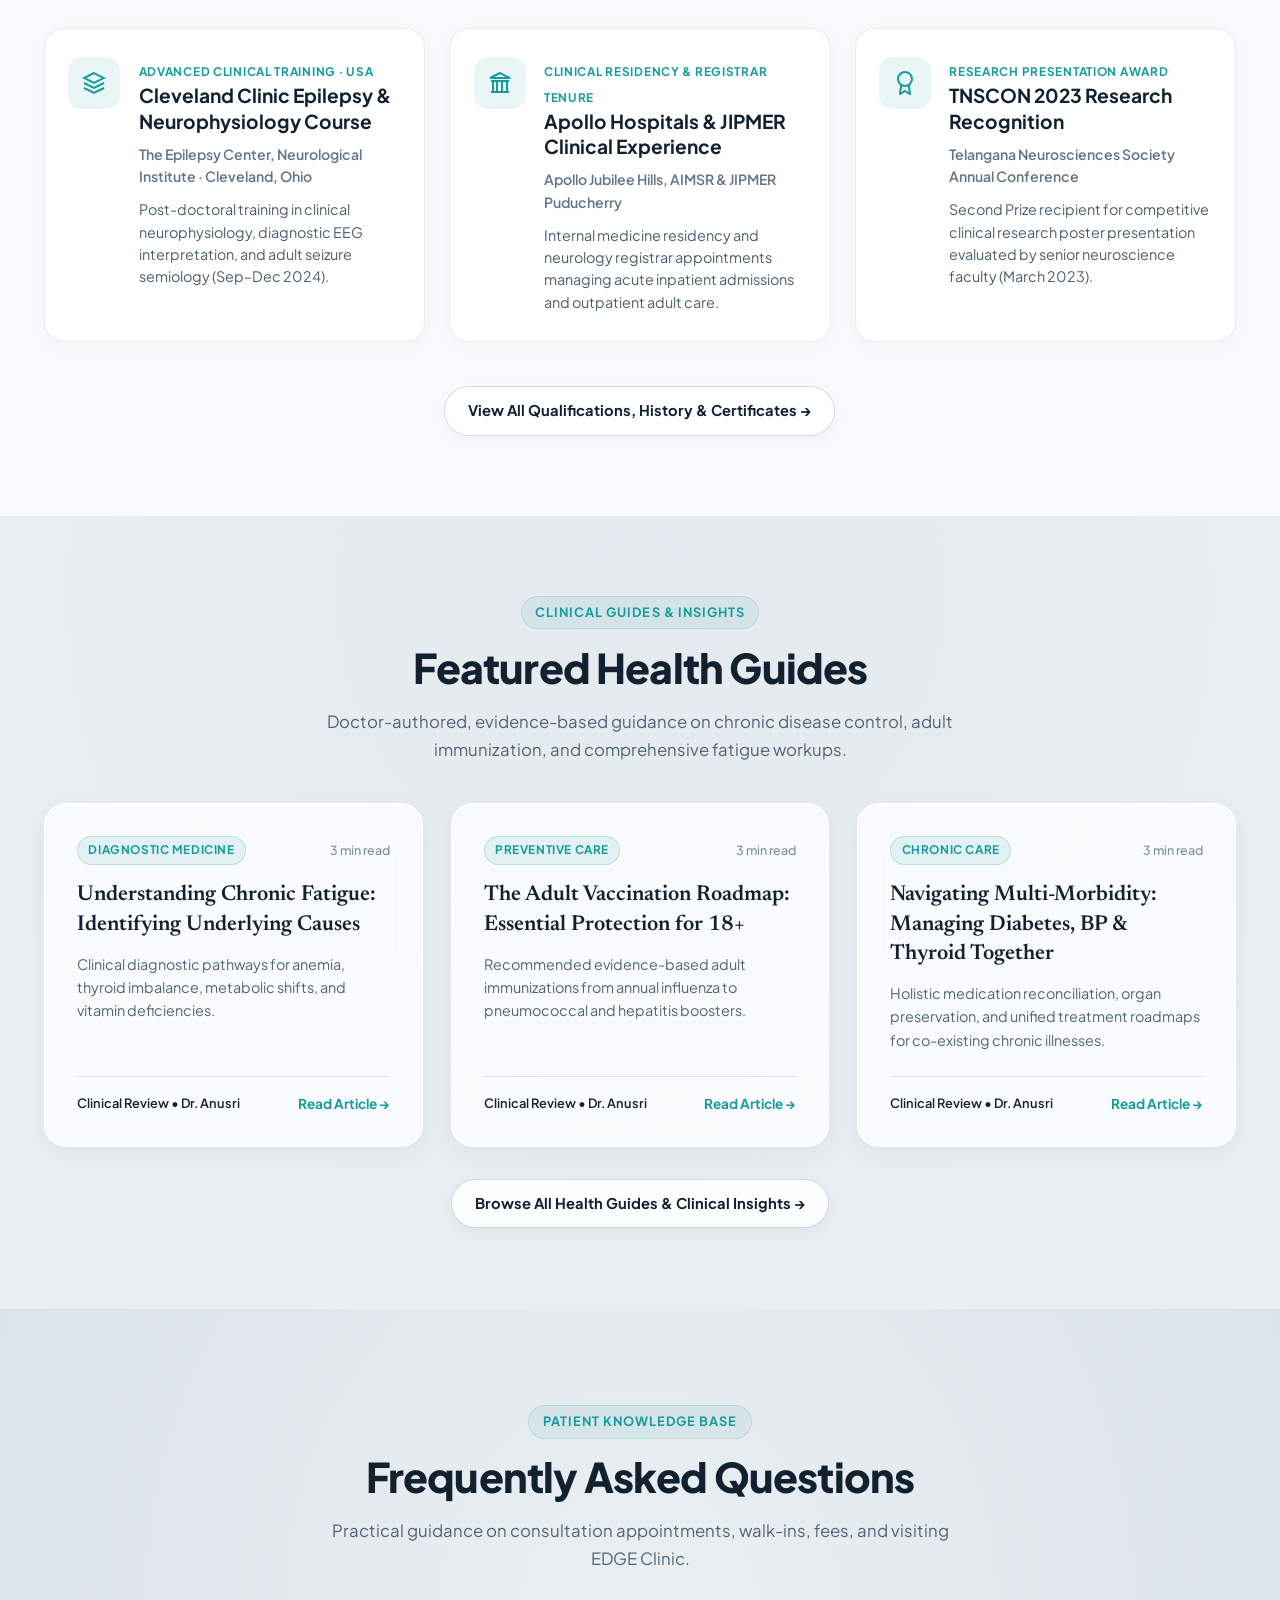
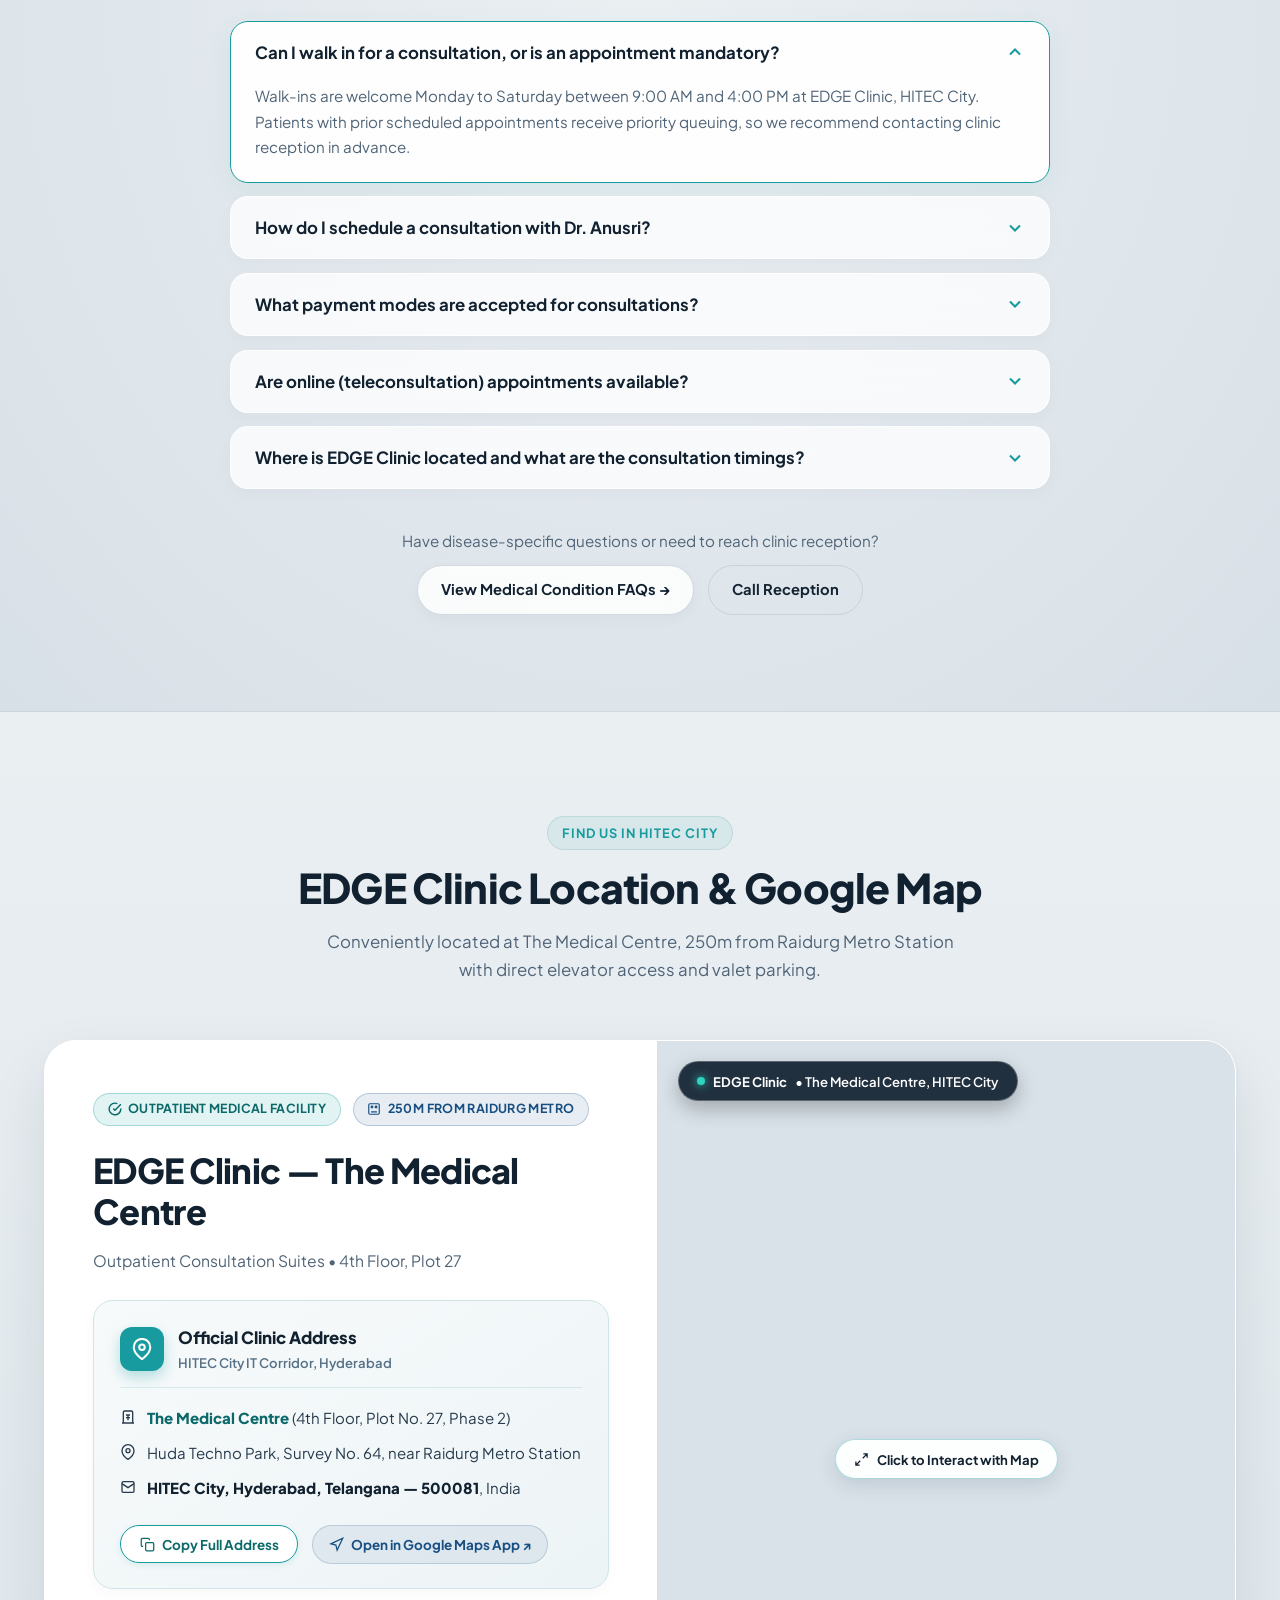
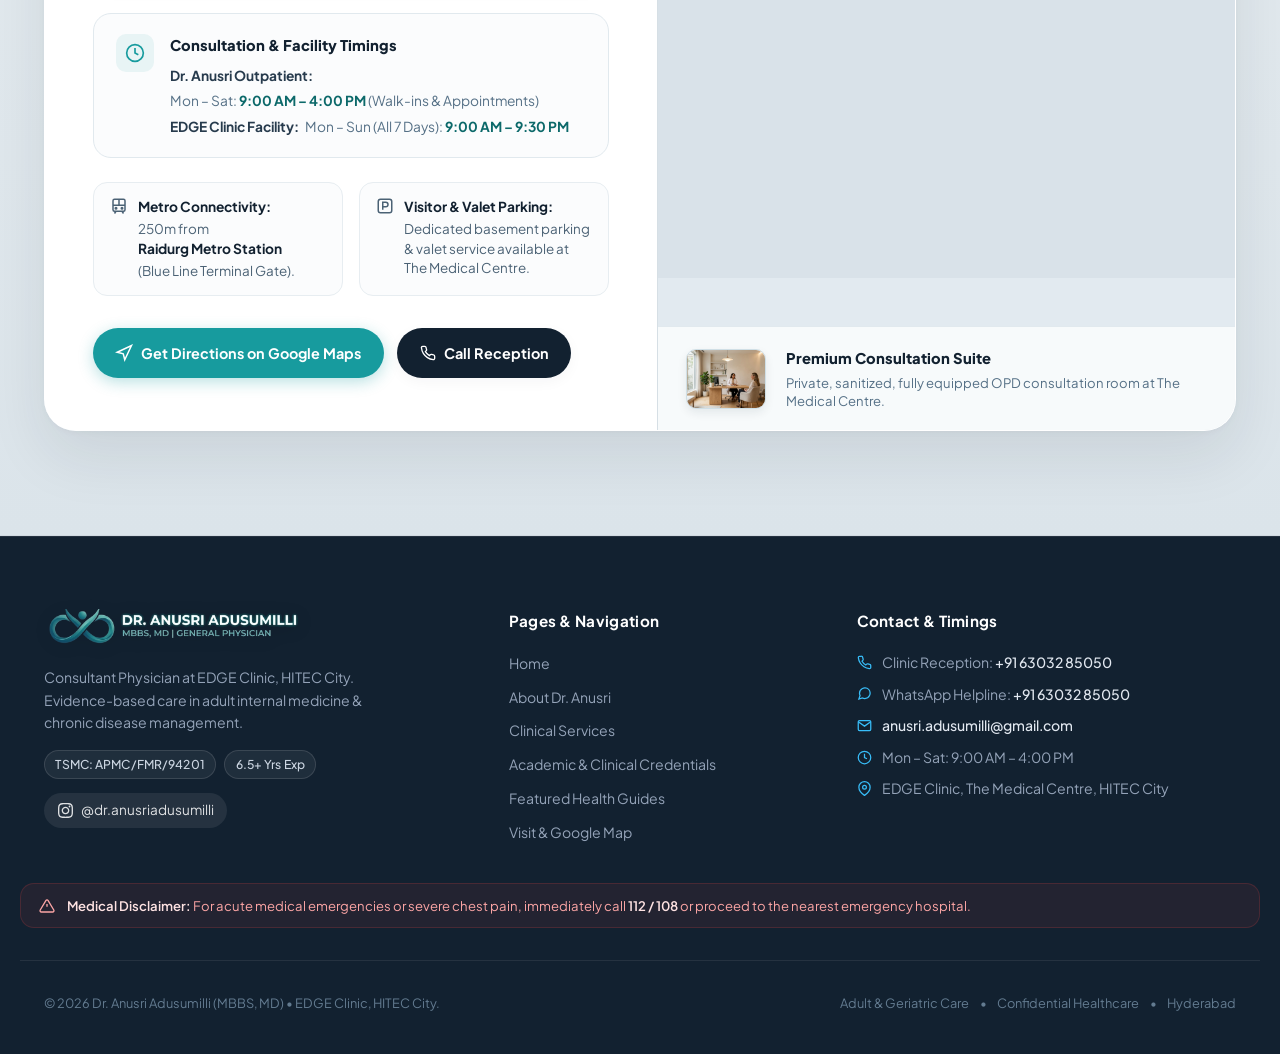
==== commit 856ddad5: "feat(v7.1): premium motion polish & seamless UX - Implement Awwwards-calibre seamless page transitio" ====
--- a/index.html
+++ b/index.html
@@ -50,7 +50,7 @@
   <link href="https://fonts.googleapis.com/css2?family=Newsreader:ital,opsz,wght@0,6..72,400;0,6..72,500;0,6..72,600;1,6..72,400&family=Plus+Jakarta+Sans:wght@300;400;500;600;700;800&display=swap" rel="stylesheet">
 
   <!-- Stylesheet -->
-  <link rel="stylesheet" href="styles.css?v=6.0">
+  <link rel="stylesheet" href="styles.css?v=7.1">
 
   <!-- ========================================================================= -->
   <!-- AEO & GEO SCHEMA.ORG STRUCTURED DATA (JSON-LD)                            -->
@@ -257,7 +257,7 @@
       <div class="header-actions">
         <a href="tel:+916303285050" class="btn btn-primary btn-header-book" id="navBookBtn" data-magnetic aria-label="Call Clinic">
           <svg class="header-call-icon" width="15" height="15" viewBox="0 0 24 24" fill="none" stroke="currentColor" stroke-width="2.2"><path d="M22 16.92v3a2 2 0 0 1-2.18 2 19.79 19.79 0 0 1-8.63-3.07 19.5 19.5 0 0 1-6-6 19.79 19.79 0 0 1-3.07-8.67A2 2 0 0 1 4.11 2h3a2 2 0 0 1 2 1.72 12.84 12.84 0 0 0 .7 2.81 2 2 0 0 1-.45 2.11L8.09 9.91a16 16 0 0 0 6 6l1.27-1.27a2 2 0 0 1 2.11-.45 12.84 12.84 0 0 0 2.81.7A2 2 0 0 1 22 16.92z"></path></svg>
-          <span class="header-btn-text-desktop">Call</span>
+          <span class="header-btn-text-desktop">Call to Schedule</span>
           <span class="header-btn-text-mobile">Call</span>
         </a>
 
@@ -1096,11 +1096,26 @@
                 referrerpolicy="no-referrer-when-downgrade">
               </iframe>
 
+              <div class="map-interactive-overlay" id="mapOverlay">
+                <button type="button" class="btn-enable-map" id="enableMapBtn" aria-label="Click to interact with map">
+                  <svg width="15" height="15" viewBox="0 0 24 24" fill="none" stroke="currentColor" stroke-width="2"><path d="M15 3h6v6M9 21H3v-6M21 3l-7 7M3 21l7-7"/></svg>
+                  <span>Click to Interact with Map</span>
+                </button>
+              </div>
+
               <div class="map-action-bar">
-                <span class="map-coordinates-meta">17.4474° N, 78.3762° E • Jubilee/HITEC Corridor</span>
-                <a href="https://maps.google.com/?q=17.4474,78.3762+(EDGE+Clinic+-+The+Medical+Centre)" target="_blank" rel="noopener noreferrer" class="btn-expand-gmap">
-                  Open Full Map ↗
-                </a>
+                <div class="map-action-left">
+                  <span class="map-coordinates-meta">17.4474° N, 78.3762° E • HITEC City</span>
+                </div>
+                <div class="map-action-buttons">
+                  <a href="https://maps.google.com/?q=17.4474,78.3762+(EDGE+Clinic+-+The+Medical+Centre)" target="_blank" rel="noopener noreferrer" class="btn-directions-primary" aria-label="Get directions to EDGE Clinic">
+                    <svg width="13" height="13" viewBox="0 0 24 24" fill="none" stroke="currentColor" stroke-width="2.2"><polygon points="3 11 22 2 13 21 11 13 3 11"/></svg>
+                    <span>Get Directions</span>
+                  </a>
+                  <a href="https://maps.google.com/?q=17.4474,78.3762+(EDGE+Clinic+-+The+Medical+Centre)" target="_blank" rel="noopener noreferrer" class="btn-expand-gmap">
+                    Full Map ↗
+                  </a>
+                </div>
               </div>
             </div>
 
@@ -1261,7 +1276,7 @@
   <!-- Scripts -->
   <script src="assets/vendor/gsap.min.js"></script>
   <script src="assets/vendor/ScrollTrigger.min.js"></script>
-  <script src="config.js?v=7.0"></script>
-  <script src="app.js?v=7.0"></script>
+  <script src="config.js?v=7.1"></script>
+  <script src="app.js?v=7.1"></script>
 </body>
 </html>
--- a/styles.css
+++ b/styles.css
@@ -233,10 +233,25 @@
   min-height: 48px;
   padding: 0.75rem 1.45rem;
   border-radius: var(--radius-pill);
-  transition: all 0.25s cubic-bezier(0.16, 1, 0.3, 1);
+  transition: transform 0.22s cubic-bezier(0.16, 1, 0.3, 1), 
+              box-shadow 0.22s cubic-bezier(0.16, 1, 0.3, 1), 
+              background-color 0.2s ease, 
+              border-color 0.2s ease, 
+              color 0.2s ease;
   text-decoration: none;
   white-space: nowrap;
   box-sizing: border-box;
+  cursor: pointer;
+}
+
+.btn:active {
+  transform: translateY(1px) scale(0.985);
+  box-shadow: 0 4px 12px rgba(18, 33, 48, 0.1);
+}
+
+.btn:focus-visible {
+  outline: 2px solid var(--color-accent);
+  outline-offset: 3px;
 }
 
 .btn-primary {
@@ -249,11 +264,16 @@
   background: #179b9e;
   color: #ffffff;
   transform: translateY(-2px);
-  box-shadow: 0 12px 30px rgba(23, 155, 158, 0.3);
+  box-shadow: 0 12px 28px rgba(23, 155, 158, 0.28);
+}
+.btn-primary:active {
+  background: #0f1c29;
+  transform: translateY(1px) scale(0.985);
+  box-shadow: 0 4px 14px rgba(18, 33, 48, 0.2);
 }
 
 .btn-secondary {
-  background: rgba(255, 255, 255, 0.75);
+  background: rgba(255, 255, 255, 0.85);
   backdrop-filter: blur(12px);
   -webkit-backdrop-filter: blur(12px);
   color: #122130;
@@ -266,6 +286,19 @@
   color: #179b9e;
   transform: translateY(-2px);
   box-shadow: 0 8px 20px rgba(23, 155, 158, 0.15);
+}
+.btn-secondary:active {
+  transform: translateY(1px) scale(0.985);
+  box-shadow: 0 2px 8px rgba(18, 33, 48, 0.06);
+}
+
+.btn svg {
+  transition: transform 0.22s cubic-bezier(0.16, 1, 0.3, 1);
+}
+
+.btn:hover svg.btn-arrow,
+.btn:hover svg:not(.header-call-icon):last-child {
+  transform: translateX(3px);
 }
 
 .btn-ghost {
@@ -422,6 +455,21 @@
 }
 .nav-link:hover {
   color: #122130;
+}
+.nav-link.active {
+  color: var(--color-accent);
+  font-weight: 700;
+}
+.nav-link.active::after {
+  content: '';
+  position: absolute;
+  bottom: -4px;
+  left: 0.25rem;
+  right: 0.25rem;
+  height: 2px;
+  background: var(--color-accent);
+  border-radius: 99px;
+  box-shadow: 0 1px 6px rgba(23, 155, 158, 0.4);
 }
 .nav-link:focus {
   outline: none;
@@ -578,7 +626,14 @@
   font-weight: 600;
   color: var(--color-text);
   display: block;
-  padding: 0.4rem 0;
+  padding: 0.5rem 0.75rem;
+  border-radius: 8px;
+  transition: background-color 0.2s ease, color 0.2s ease;
+}
+.mobile-nav-link.active {
+  color: var(--color-accent);
+  background: rgba(23, 155, 158, 0.08);
+  font-weight: 700;
 }
 
 /* --------------------------------------------------------------------------
@@ -3056,6 +3111,56 @@
   min-height: 480px;
   border: 0;
   display: block;
+  pointer-events: none;
+  transition: opacity 0.25s ease;
+}
+
+.location-map-wrapper.is-interactive .google-map-iframe {
+  pointer-events: auto;
+}
+
+.map-interactive-overlay {
+  position: absolute;
+  top: 0;
+  left: 0;
+  right: 0;
+  bottom: 48px;
+  display: flex;
+  align-items: center;
+  justify-content: center;
+  background: rgba(18, 33, 48, 0.04);
+  cursor: pointer;
+  z-index: 4;
+  transition: opacity 0.25s ease, visibility 0.25s ease;
+}
+
+.location-map-wrapper.is-interactive .map-interactive-overlay {
+  opacity: 0;
+  visibility: hidden;
+  pointer-events: none;
+}
+
+.btn-enable-map {
+  display: inline-flex;
+  align-items: center;
+  gap: 0.5rem;
+  padding: 0.65rem 1.15rem;
+  background: rgba(255, 255, 255, 0.94);
+  backdrop-filter: blur(14px);
+  -webkit-backdrop-filter: blur(14px);
+  color: #122130;
+  font-size: 0.82rem;
+  font-weight: 700;
+  border-radius: var(--radius-pill);
+  border: 1.5px solid rgba(23, 155, 158, 0.35);
+  box-shadow: 0 6px 20px rgba(18, 33, 48, 0.12);
+  cursor: pointer;
+  transition: transform 0.2s cubic-bezier(0.16, 1, 0.3, 1), box-shadow 0.2s ease;
+}
+
+.btn-enable-map:hover {
+  transform: scale(1.03);
+  box-shadow: 0 10px 25px rgba(23, 155, 158, 0.25);
 }
 
 .map-action-bar {
@@ -3065,6 +3170,35 @@
   padding: 0.85rem 1.5rem;
   background: #ffffff;
   border-top: 1px solid #e1e9ee;
+  gap: 1rem;
+  flex-wrap: wrap;
+}
+
+.map-action-buttons {
+  display: flex;
+  align-items: center;
+  gap: 0.75rem;
+}
+
+.btn-directions-primary {
+  display: inline-flex;
+  align-items: center;
+  gap: 0.4rem;
+  font-size: 0.78rem;
+  font-weight: 700;
+  color: #ffffff;
+  background: #179b9e;
+  padding: 0.4rem 0.85rem;
+  border-radius: var(--radius-pill);
+  text-decoration: none;
+  transition: background-color 0.2s ease, transform 0.2s cubic-bezier(0.16, 1, 0.3, 1), box-shadow 0.2s ease;
+  box-shadow: 0 3px 10px rgba(23, 155, 158, 0.25);
+}
+
+.btn-directions-primary:hover {
+  background: #0b7074;
+  transform: translateY(-1px);
+  box-shadow: 0 6px 14px rgba(23, 155, 158, 0.35);
 }
 
 .map-coordinates-meta {
@@ -4954,9 +5088,12 @@
 }
 .articles-grid {
   display: grid;
-  grid-template-columns: repeat(2, 1fr);
+  grid-template-columns: repeat(3, 1fr);
   gap: 1.75rem;
   margin-top: 2.5rem;
+}
+.page-content-section .articles-grid {
+  grid-template-columns: repeat(2, 1fr);
 }
 .article-card {
   background: rgba(255, 255, 255, 0.75);
@@ -4968,6 +5105,7 @@
   display: flex;
   flex-direction: column;
   justify-content: space-between;
+  height: 100%;
   box-shadow: 0 8px 24px rgba(18, 33, 48, 0.04);
   transition: transform 0.25s ease, box-shadow 0.25s ease, border-color 0.25s ease;
 }
@@ -5013,12 +5151,14 @@
   margin-bottom: 1.5rem;
   flex: 1;
 }
+.article-footer,
 .article-card-footer {
   display: flex;
   align-items: center;
   justify-content: space-between;
   border-top: 1px solid rgba(160, 175, 188, 0.25);
   padding-top: 1rem;
+  margin-top: auto;
   font-size: 0.85rem;
 }
 .article-author {
@@ -5084,9 +5224,23 @@
 }
 
 /* Responsive adjustments */
-@media (max-width: 900px) {
+@media (min-width: 641px) and (max-width: 991px) {
+  .articles-grid {
+    grid-template-columns: repeat(2, 1fr);
+  }
+  .articles-grid .article-card:last-child:nth-child(2n+1) {
+    grid-column: 1 / -1;
+    max-width: 600px;
+    margin-left: auto;
+    margin-right: auto;
+    width: 100%;
+  }
+}
+
+@media (max-width: 640px) {
   .training-showcase-grid,
-  .articles-grid {
+  .articles-grid,
+  .page-content-section .articles-grid {
     grid-template-columns: 1fr;
   }
   .scope-banner-inner {
@@ -7075,4 +7229,53 @@
     width: 100% !important;
     transition: none !important;
   }
-}
+
+  .page-transition-bar {
+    display: none !important;
+  }
+}
+
+/* ==========================================================================
+   16. V7.1 SEAMLESS PAGE TRANSITION ENGINE & REFINED MOTION SYSTEM
+   ========================================================================== */
+.page-transition-bar {
+  position: fixed;
+  top: 0;
+  left: 0;
+  height: 2.5px;
+  width: 0%;
+  background: linear-gradient(90deg, #122130, #179b9e, #2dd4bf);
+  z-index: 99999;
+  pointer-events: none;
+  opacity: 0;
+  transition: width 0.22s cubic-bezier(0.16, 1, 0.3, 1), opacity 0.2s ease;
+  box-shadow: 0 1px 8px rgba(23, 155, 158, 0.5);
+}
+
+.faq-chevron {
+  transition: transform 0.35s cubic-bezier(0.16, 1, 0.3, 1);
+}
+
+.faq-card.open .faq-chevron {
+  transform: rotate(180deg);
+}
+
+@keyframes article-target-glow {
+  0% {
+    box-shadow: 0 0 0 0 rgba(23, 155, 158, 0.6);
+    border-color: #179b9e;
+  }
+  50% {
+    box-shadow: 0 0 0 10px rgba(23, 155, 158, 0.2);
+    border-color: #179b9e;
+  }
+  100% {
+    box-shadow: 0 8px 24px rgba(18, 33, 48, 0.04);
+    border-color: rgba(255, 255, 255, 0.95);
+  }
+}
+
+.article-card.highlight-target {
+  animation: article-target-glow 2s cubic-bezier(0.16, 1, 0.3, 1) forwards;
+}
+
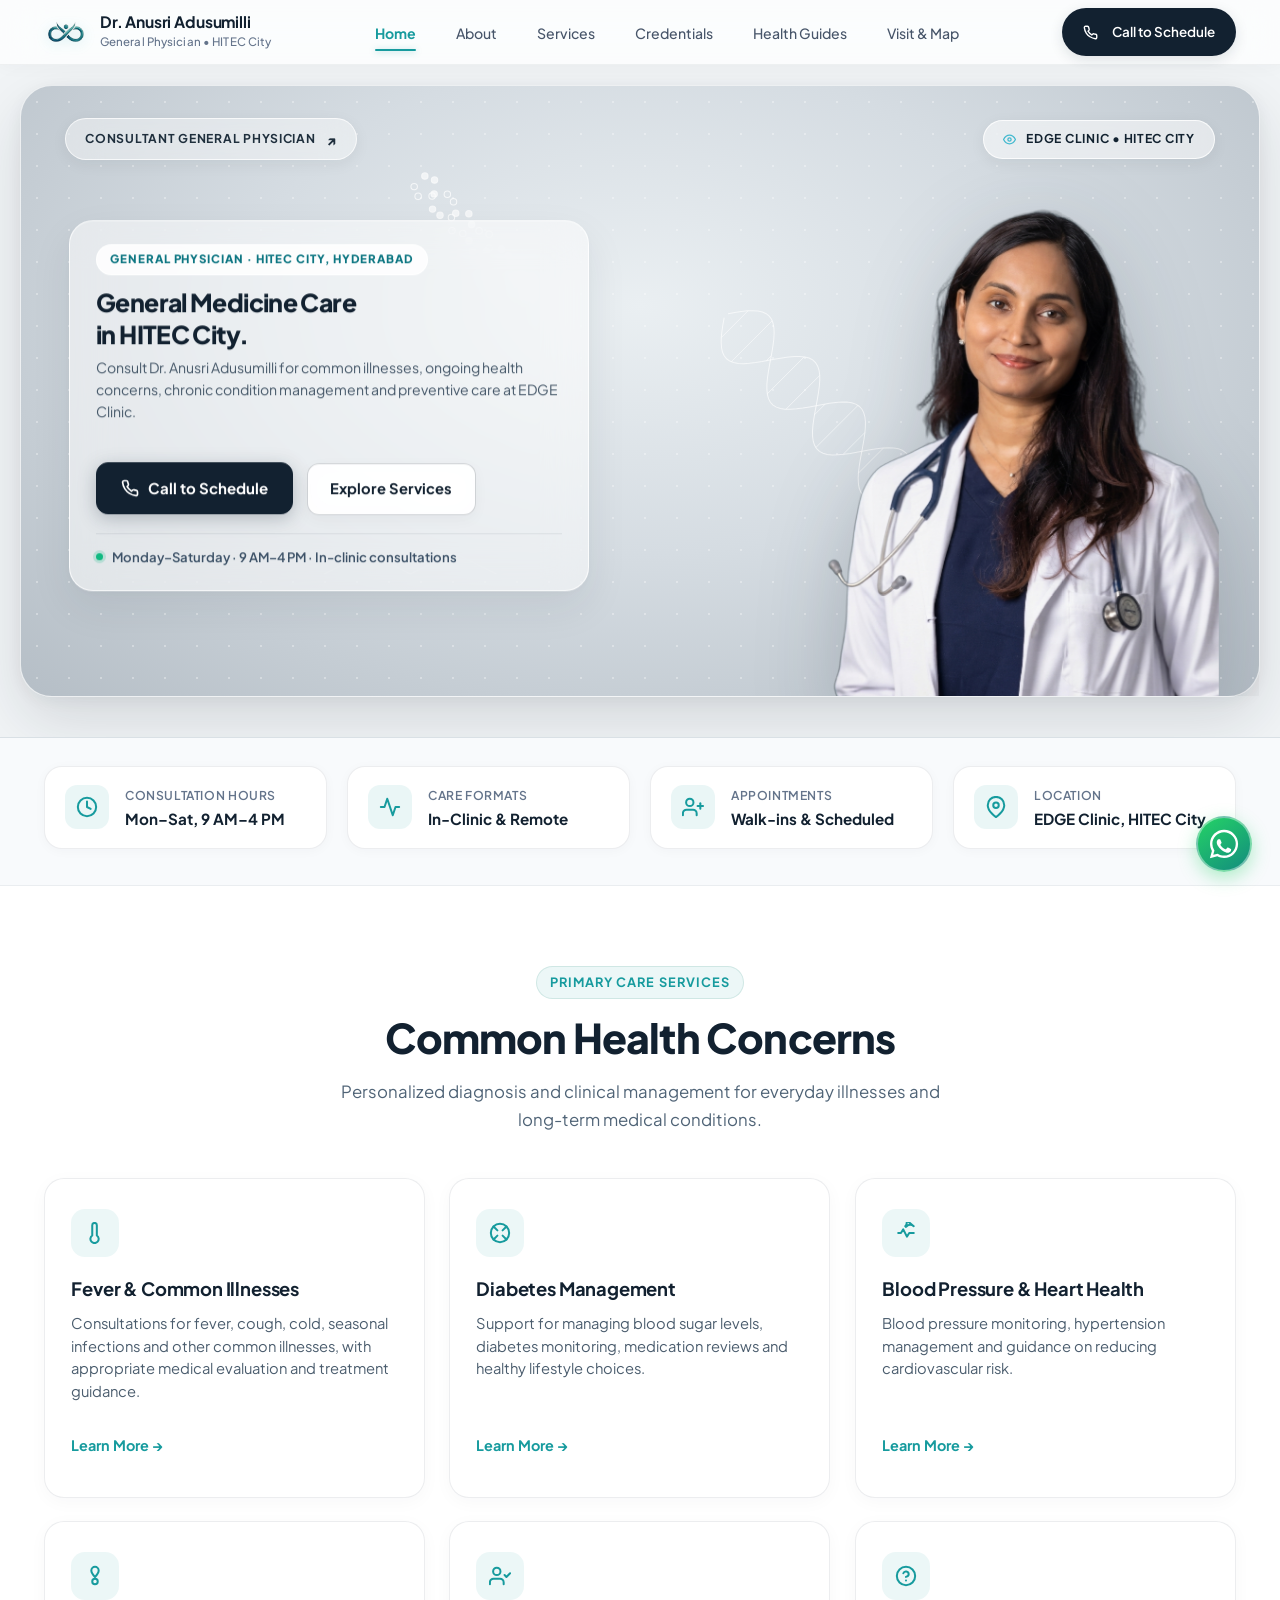
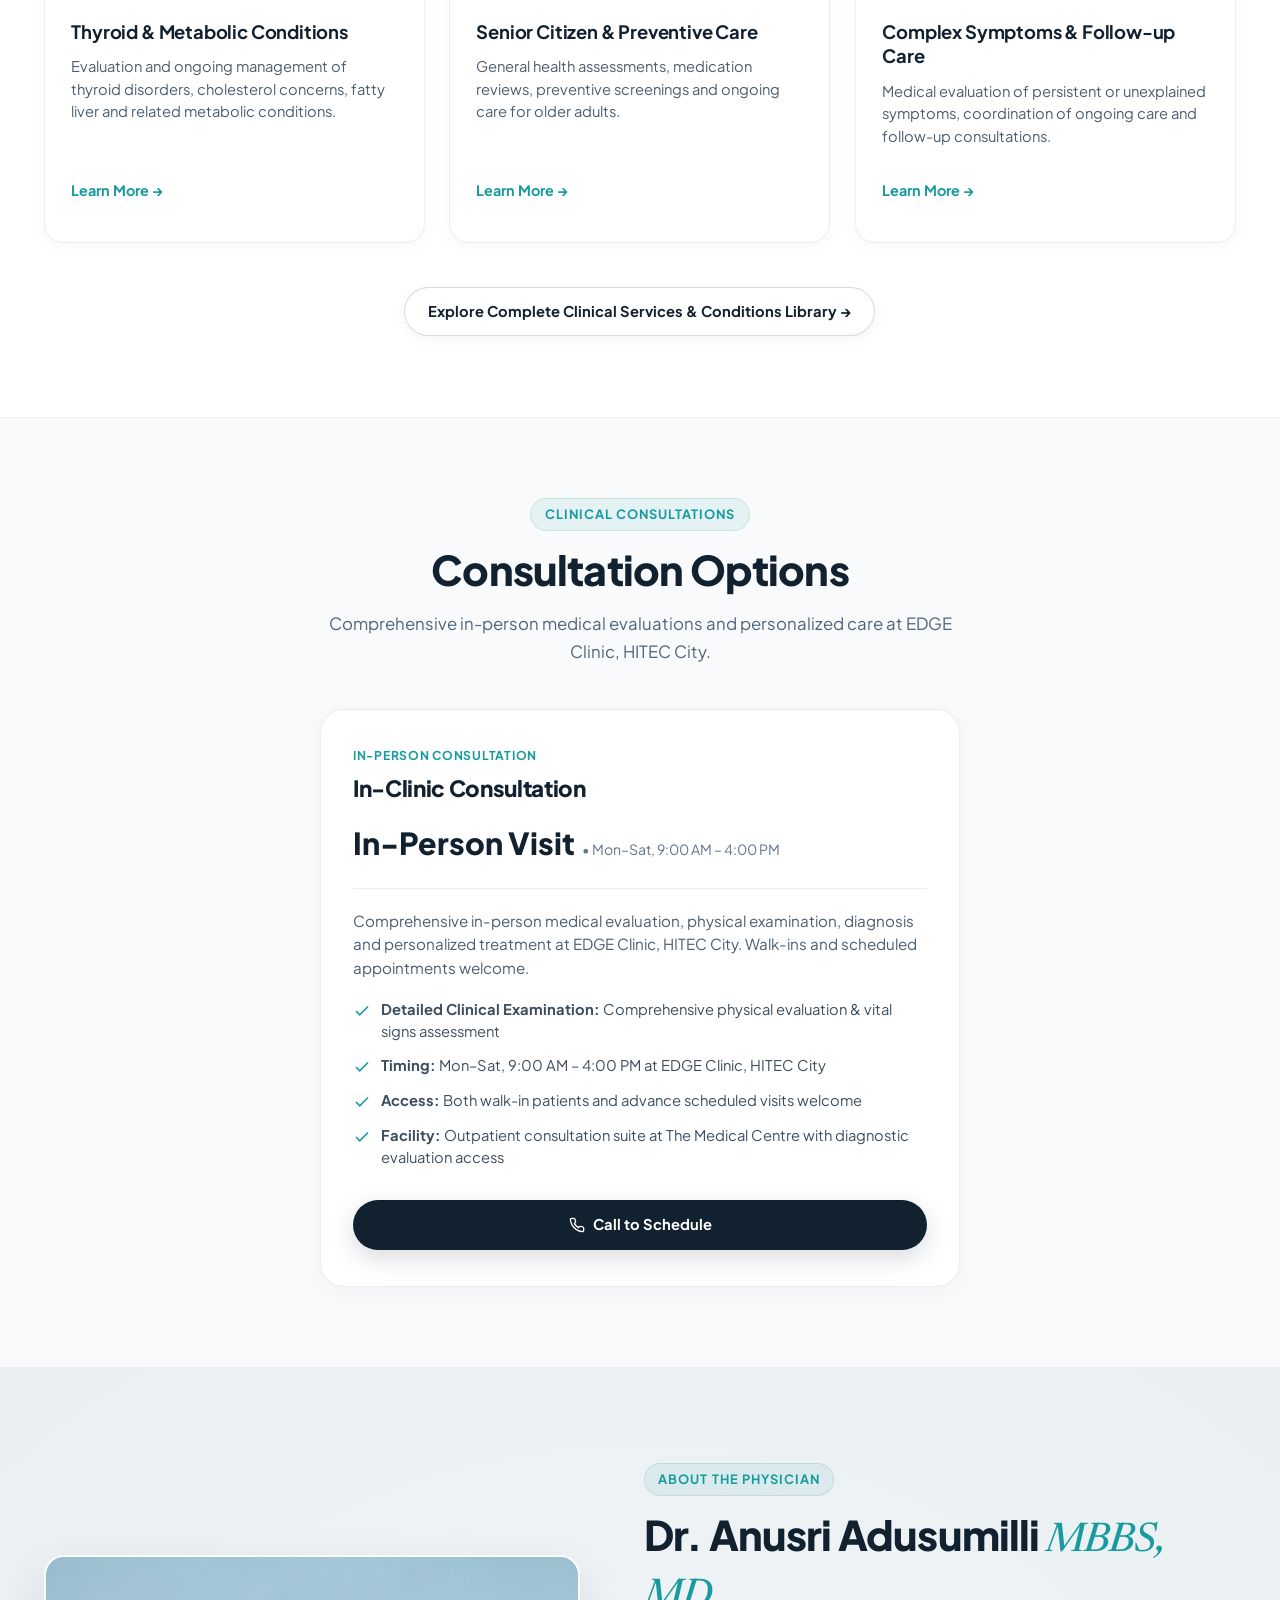
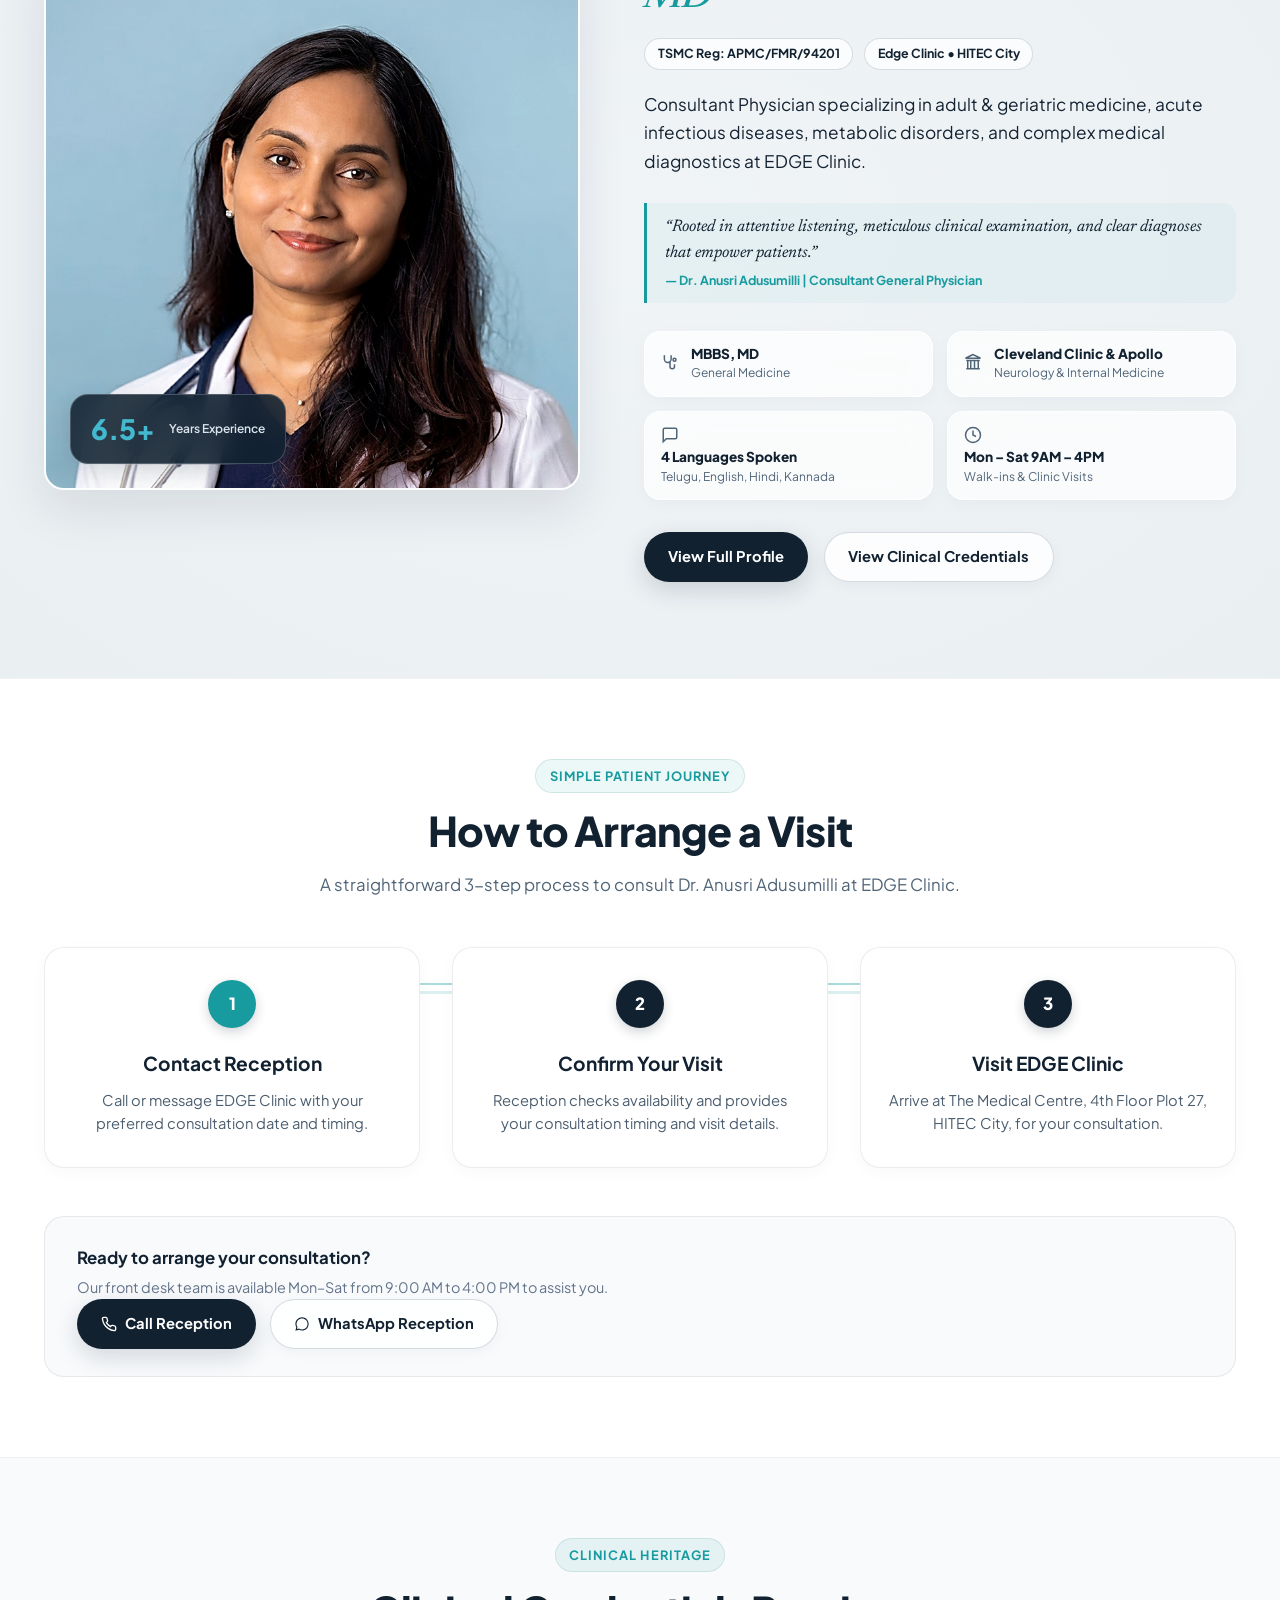
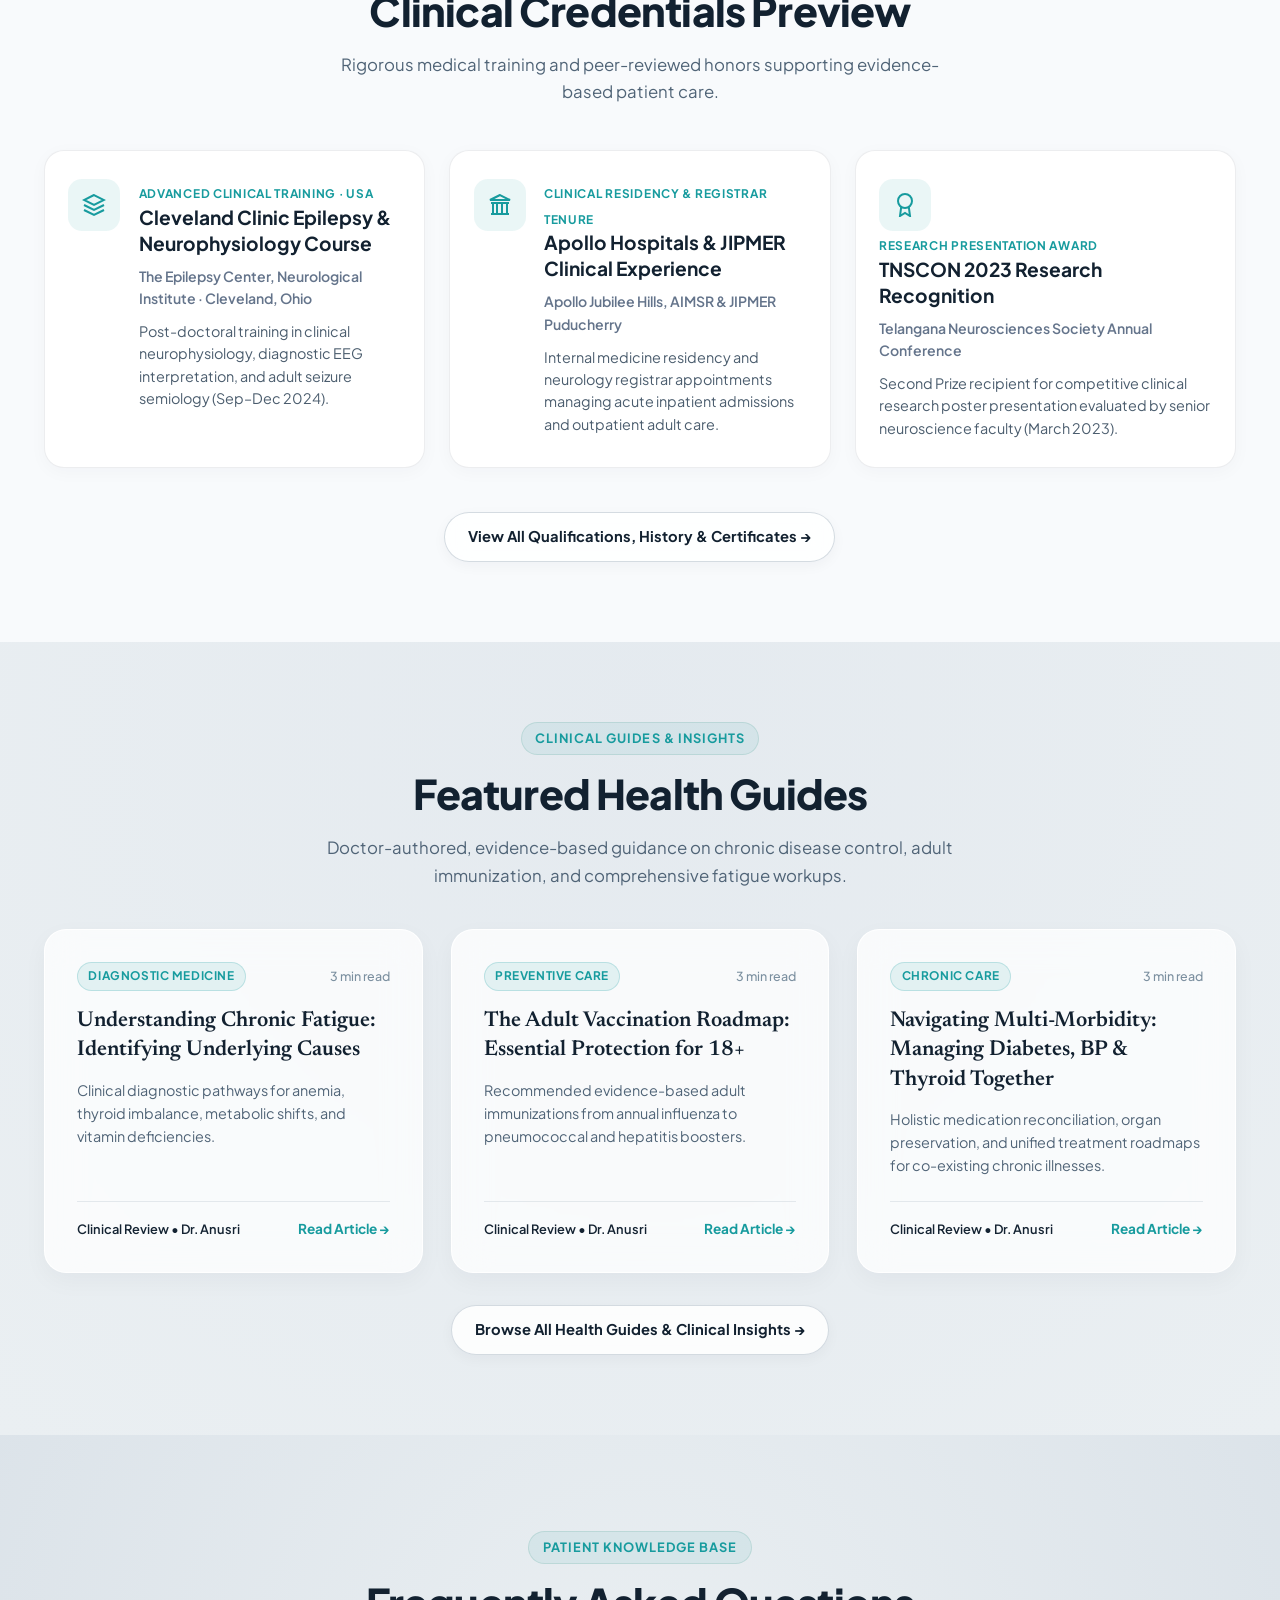
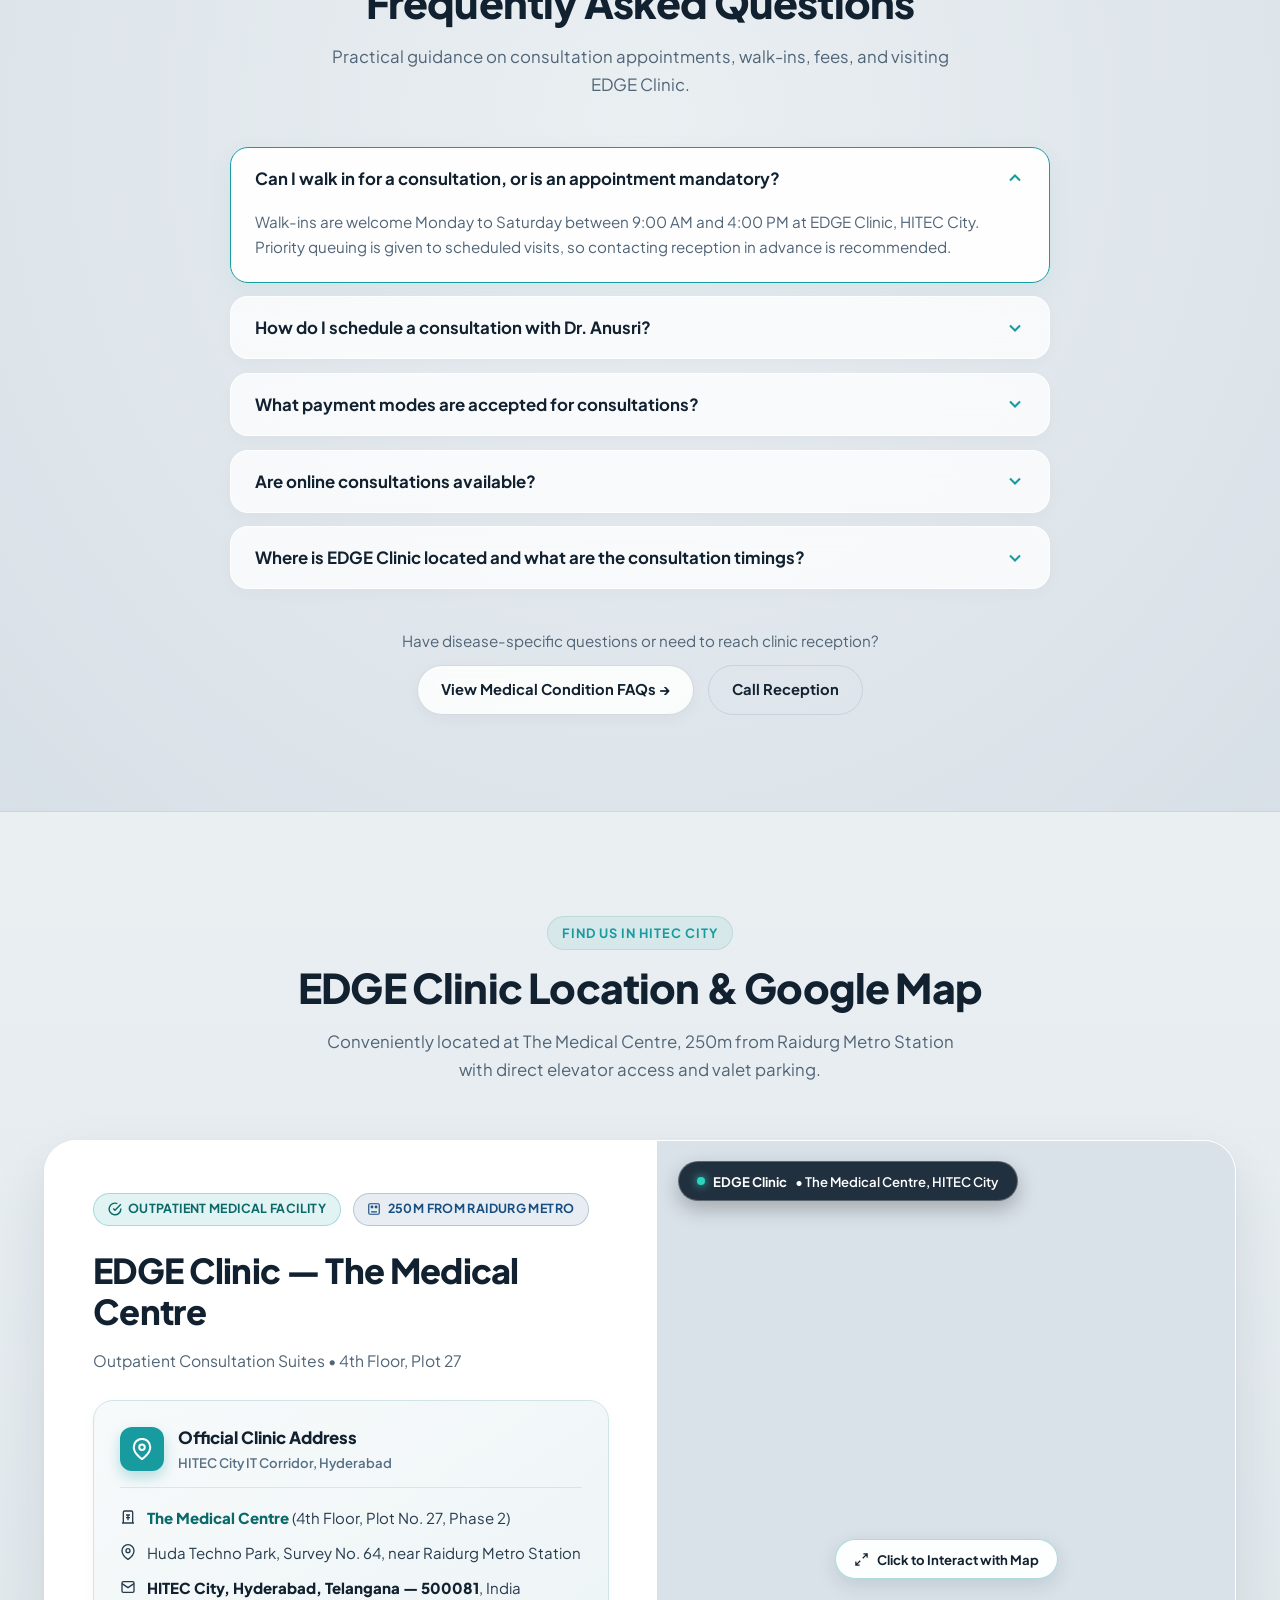
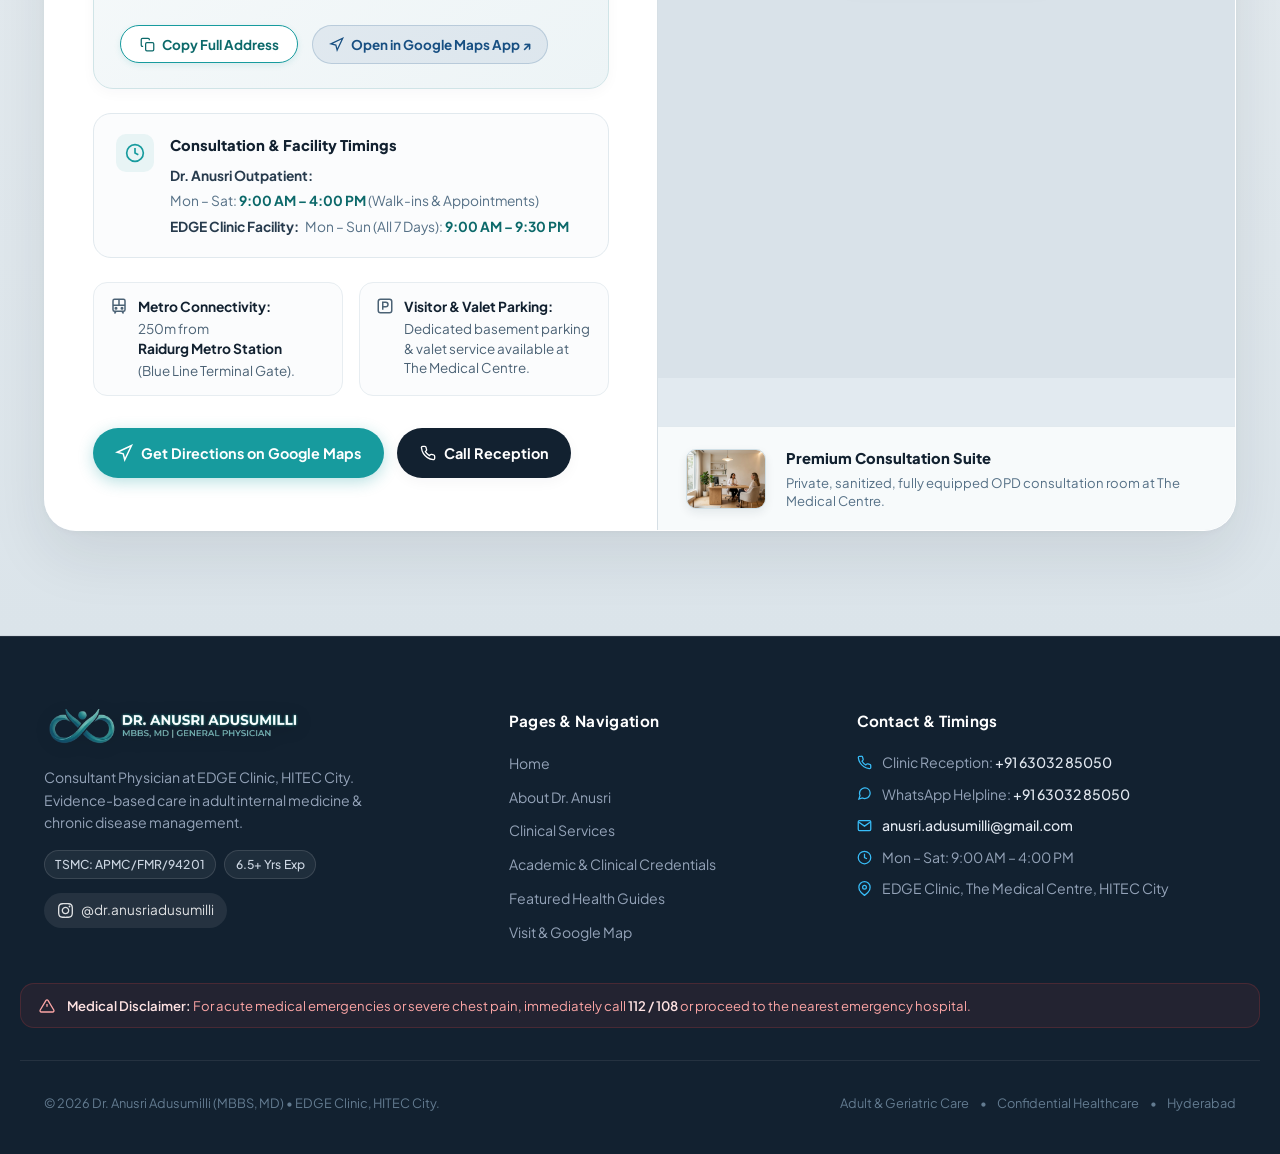
==== commit b9b070a4: "feat(v7.2): mobile UI/UX cleanup & content simplification - Remove Call button from mobile header (l" ====
--- a/index.html
+++ b/index.html
@@ -50,7 +50,7 @@
   <link href="https://fonts.googleapis.com/css2?family=Newsreader:ital,opsz,wght@0,6..72,400;0,6..72,500;0,6..72,600;1,6..72,400&family=Plus+Jakarta+Sans:wght@300;400;500;600;700;800&display=swap" rel="stylesheet">
 
   <!-- Stylesheet -->
-  <link rel="stylesheet" href="styles.css?v=7.1">
+  <link rel="stylesheet" href="styles.css?v=7.2">
 
   <!-- ========================================================================= -->
   <!-- AEO & GEO SCHEMA.ORG STRUCTURED DATA (JSON-LD)                            -->
@@ -269,25 +269,27 @@
         </button>
       </div>
     </div>
-
-    <!-- Mobile Drawer Navigation -->
-    <div class="mobile-nav-drawer" id="mobileNavDrawer">
+  </header>
+
+  <!-- Mobile Drawer Navigation -->
+  <div class="mobile-nav-drawer" id="mobileNavDrawer" aria-hidden="true" role="dialog" aria-modal="true" aria-label="Mobile Navigation">
+    <div class="mobile-drawer-top">
+      <span class="mobile-drawer-brand">EDGE Clinic</span>
+      <button type="button" class="mobile-drawer-close" id="mobileCloseBtn" aria-label="Close navigation menu">
+        <svg width="20" height="20" viewBox="0 0 24 24" fill="none" stroke="currentColor" stroke-width="2.2" stroke-linecap="round" stroke-linejoin="round"><line x1="18" y1="6" x2="6" y2="18"></line><line x1="6" y1="6" x2="18" y2="18"></line></svg>
+      </button>
+    </div>
+    <nav class="mobile-drawer-nav">
       <ul class="mobile-nav-links">
-        <li><a href="/" class="mobile-nav-link">Home</a></li>
-        <li><a href="/about" class="mobile-nav-link">About Dr. Anusri Adusumilli</a></li>
-        <li><a href="/services" class="mobile-nav-link">Clinical Services</a></li>
-        <li><a href="/credentials" class="mobile-nav-link">Qualifications &amp; Credentials</a></li>
+        <li><a href="/" class="mobile-nav-link active">Home</a></li>
+        <li><a href="/about" class="mobile-nav-link">About Doctor</a></li>
+        <li><a href="/services" class="mobile-nav-link">Services</a></li>
+        <li><a href="/credentials" class="mobile-nav-link">Credentials</a></li>
         <li><a href="/health-guides" class="mobile-nav-link">Health Guides</a></li>
-        <li><a href="/visit" class="mobile-nav-link">Clinic Location &amp; Directions</a></li>
+        <li><a href="/visit" class="mobile-nav-link">Visit &amp; Map</a></li>
       </ul>
-      <div class="mobile-drawer-footer">
-        <a href="tel:+916303285050" class="btn btn-secondary btn-block">
-          <svg width="18" height="18" viewBox="0 0 24 24" fill="none" stroke="currentColor" stroke-width="2"><path d="M22 16.92v3a2 2 0 0 1-2.18 2 19.79 19.79 0 0 1-8.63-3.07 19.5 19.5 0 0 1-6-6 19.79 19.79 0 0 1-3.07-8.67A2 2 0 0 1 4.11 2h3a2 2 0 0 1 2 1.72 12.84 12.84 0 0 0 .7 2.81 2 2 0 0 1-.45 2.11L8.09 9.91a16 16 0 0 0 6 6l1.27-1.27a2 2 0 0 1 2.11-.45 12.84 12.84 0 0 0 2.81.7A2 2 0 0 1 22 16.92z"></path></svg>
-          Call Reception
-        </a>
-      </div>
-    </div>
-  </header>
+    </nav>
+  </div>
 
   <main id="main-content">
     
@@ -405,11 +407,14 @@
                 <span class="hero-line"><span class="hero-line-inner">General Medicine Care</span></span>
                 <span class="hero-line"><span class="hero-line-inner">in HITEC City.</span></span>
               </h1>
-              <p class="medera-doctor-desc motion-hero-desc">Consult Dr. Anusri Adusumilli for common illnesses, ongoing health concerns, chronic condition management and preventive care at EDGE Clinic.</p>
+              <p class="medera-doctor-desc motion-hero-desc">
+                <span class="desc-desktop">Consult Dr. Anusri Adusumilli for common illnesses, ongoing health concerns, chronic condition management and preventive care at EDGE Clinic.</span>
+                <span class="desc-mobile">Consult Dr. Anusri for common illnesses, diabetes, blood pressure and preventive healthcare at EDGE Clinic.</span>
+              </p>
               
               <!-- Clean Action CTA Row -->
               <div class="medera-hero-cta-row motion-hero-ctas">
-                <a href="tel:+916303285050" class="btn btn-primary medera-hero-cta-btn" id="heroCallScheduleBtn" data-magnetic>
+                <a href="tel:+916303285050" class="btn btn-primary medera-hero-cta-btn hero-call-btn-desktop" id="heroCallScheduleBtn" data-magnetic>
                   <svg width="18" height="18" viewBox="0 0 24 24" fill="none" stroke="currentColor" stroke-width="2.2" stroke-linecap="round" stroke-linejoin="round"><path d="M22 16.92v3a2 2 0 0 1-2.18 2 19.79 19.79 0 0 1-8.63-3.07 19.5 19.5 0 0 1-6-6 19.79 19.79 0 0 1-3.07-8.67A2 2 0 0 1 4.11 2h3a2 2 0 0 1 2 1.72 12.84 12.84 0 0 0 .7 2.81 2 2 0 0 1-.45 2.11L8.09 9.91a16 16 0 0 0 6 6l1.27-1.27a2 2 0 0 1 2.11-.45 12.84 12.84 0 0 0 2.81.7A2 2 0 0 1 22 16.92z"></path></svg>
                   <span>Call to Schedule</span>
                 </a>
@@ -501,7 +506,10 @@
               <svg width="22" height="22" viewBox="0 0 24 24" fill="none" stroke="currentColor" stroke-width="2.2" stroke-linecap="round" stroke-linejoin="round"><path d="M14 14.76V3.5a2.5 2.5 0 0 0-5 0v11.26a4.5 4.5 0 1 0 5 0z"/></svg>
             </div>
             <h3 class="concern-title">Fever &amp; Common Illnesses</h3>
-            <p class="concern-desc">Consultations for fever, cough, cold, seasonal infections and other common illnesses, with appropriate medical evaluation and treatment guidance.</p>
+            <p class="concern-desc">
+              <span class="desc-desktop">Consultations for fever, cough, cold, seasonal infections and other common illnesses, with appropriate medical evaluation and treatment guidance.</span>
+              <span class="desc-mobile">Consultation and medical treatment for fevers, respiratory infections, seasonal illnesses and acute symptoms.</span>
+            </p>
             <a href="/services#fever-illnesses" class="concern-action">Learn More →</a>
           </div>
 
@@ -511,7 +519,10 @@
               <svg width="22" height="22" viewBox="0 0 24 24" fill="none" stroke="currentColor" stroke-width="2.2" stroke-linecap="round" stroke-linejoin="round"><circle cx="12" cy="12" r="10"/><path d="m4.93 4.93 4.24 4.24"/><path d="m14.83 9.17 4.24-4.24"/><path d="m14.83 14.83 4.24 4.24"/><path d="m9.17 14.83-4.24 4.24"/></svg>
             </div>
             <h3 class="concern-title">Diabetes Management</h3>
-            <p class="concern-desc">Support for managing blood sugar levels, diabetes monitoring, medication reviews and healthy lifestyle choices.</p>
+            <p class="concern-desc">
+              <span class="desc-desktop">Support for managing blood sugar levels, diabetes monitoring, medication reviews and healthy lifestyle choices.</span>
+              <span class="desc-mobile">Blood sugar evaluation, personalized medication reviews, diabetes monitoring and lifestyle guidance.</span>
+            </p>
             <a href="/services#diabetes-metabolic" class="concern-action">Learn More →</a>
           </div>
 
@@ -521,7 +532,10 @@
               <svg width="22" height="22" viewBox="0 0 24 24" fill="none" stroke="currentColor" stroke-width="2.2" stroke-linecap="round" stroke-linejoin="round"><path d="M20.42 4.58a5.4 5.4 0 0 0-7.65 0l-.77.78-.77-.78a5.4 5.4 0 0 0 0-7.65z"/><polyline points="3.5 12 6.5 12 9 8 13 16 15.5 12 20.5 12"/></svg>
             </div>
             <h3 class="concern-title">Blood Pressure &amp; Heart Health</h3>
-            <p class="concern-desc">Blood pressure monitoring, hypertension management and guidance on reducing cardiovascular risk.</p>
+            <p class="concern-desc">
+              <span class="desc-desktop">Blood pressure monitoring, hypertension management and guidance on reducing cardiovascular risk.</span>
+              <span class="desc-mobile">Hypertension monitoring, cardiovascular health checkups and preventive blood pressure management.</span>
+            </p>
             <a href="/services#hypertension-cardio" class="concern-action">Learn More →</a>
           </div>
 
@@ -531,7 +545,10 @@
               <svg width="22" height="22" viewBox="0 0 24 24" fill="none" stroke="currentColor" stroke-width="2.2" stroke-linecap="round" stroke-linejoin="round"><path d="M12 2a4 4 0 0 0-4 4c0 3 4 7 4 7s4-4 4-7a4 4 0 0 0-4-4z"/><circle cx="12" cy="18" r="3"/></svg>
             </div>
             <h3 class="concern-title">Thyroid &amp; Metabolic Conditions</h3>
-            <p class="concern-desc">Evaluation and ongoing management of thyroid disorders, cholesterol concerns, fatty liver and related metabolic conditions.</p>
+            <p class="concern-desc">
+              <span class="desc-desktop">Evaluation and ongoing management of thyroid disorders, cholesterol concerns, fatty liver and related metabolic conditions.</span>
+              <span class="desc-mobile">Clinical care for thyroid imbalances, cholesterol management, fatty liver and metabolic health.</span>
+            </p>
             <a href="/services#thyroid-metabolic" class="concern-action">Learn More →</a>
           </div>
 
@@ -541,7 +558,10 @@
               <svg width="22" height="22" viewBox="0 0 24 24" fill="none" stroke="currentColor" stroke-width="2.2" stroke-linecap="round" stroke-linejoin="round"><path d="M16 21v-2a4 4 0 0 0-4-4H5a4 4 0 0 0-4 4v2"/><circle cx="8.5" cy="7" r="4"/><path d="M17 11l2 2 4-4"/></svg>
             </div>
             <h3 class="concern-title">Senior Citizen &amp; Preventive Care</h3>
-            <p class="concern-desc">General health assessments, medication reviews, preventive screenings and ongoing care for older adults.</p>
+            <p class="concern-desc">
+              <span class="desc-desktop">General health assessments, medication reviews, preventive screenings and ongoing care for older adults.</span>
+              <span class="desc-mobile">Comprehensive geriatric checkups, routine health screenings and preventive care for older adults.</span>
+            </p>
             <a href="/services#geriatric-prevention" class="concern-action">Learn More →</a>
           </div>
 
@@ -551,7 +571,10 @@
               <svg width="22" height="22" viewBox="0 0 24 24" fill="none" stroke="currentColor" stroke-width="2.2" stroke-linecap="round" stroke-linejoin="round"><circle cx="12" cy="12" r="10"/><path d="M9.09 9a3 3 0 0 1 5.83 1c0 2-3 3-3 3"/><line x1="12" y1="17" x2="12.01" y2="17"/></svg>
             </div>
             <h3 class="concern-title">Complex Symptoms &amp; Follow-up Care</h3>
-            <p class="concern-desc">Medical evaluation of persistent or unexplained symptoms, coordination of ongoing care and follow-up consultations.</p>
+            <p class="concern-desc">
+              <span class="desc-desktop">Medical evaluation of persistent or unexplained symptoms, coordination of ongoing care and follow-up consultations.</span>
+              <span class="desc-mobile">Diagnostic evaluation for unexplained symptoms, second opinions and coordinated follow-up care.</span>
+            </p>
             <a href="/services#complex-diagnostics" class="concern-action">Learn More →</a>
           </div>
         </div>
@@ -570,21 +593,24 @@
     <section class="consultation-options-section" id="services">
       <div class="container">
         <div class="section-header text-center">
-          <span class="section-tag">Consultation Formats</span>
+          <span class="section-tag">Clinical Consultations</span>
           <h2 class="section-heading">Consultation Options</h2>
-          <p class="section-subheading">Choose between comprehensive in-clinic evaluations at EDGE Clinic or scheduled remote teleconsultations.</p>
-        </div>
-
-        <div class="consultation-options-grid">
+          <p class="section-subheading">Comprehensive in-person medical evaluations and personalized care at EDGE Clinic, HITEC City.</p>
+        </div>
+
+        <div class="consultation-options-grid consultation-single-card-grid">
           <!-- Option 1: In-Clinic -->
           <div class="option-card" data-motion-pair="left">
             <span class="option-type-tag">In-Person Consultation</span>
             <h3 class="option-title">In-Clinic Consultation</h3>
             <div class="option-fee-row">
               <span class="option-fee">In-Person Visit</span>
-              <span class="option-fee-meta">• Mon–Sat</span>
-            </div>
-            <ul class="option-features-list">
+              <span class="option-fee-meta">• Mon–Sat, 9:00 AM – 4:00 PM</span>
+            </div>
+            <p class="option-summary-text">
+              Comprehensive in-person medical evaluation, physical examination, diagnosis and personalized treatment at EDGE Clinic, HITEC City. Walk-ins and scheduled appointments welcome.
+            </p>
+            <ul class="option-features-list option-features-desktop">
               <li>
                 <svg width="18" height="18" viewBox="0 0 24 24" fill="none" stroke="currentColor" stroke-width="2.2"><polyline points="20 6 9 17 4 12"/></svg>
                 <span><strong>Detailed Clinical Examination:</strong> Comprehensive physical evaluation &amp; vital signs assessment</span>
@@ -610,39 +636,16 @@
             </div>
           </div>
 
-          <!-- Option 2: Teleconsultation -->
-          <div class="option-card" data-motion-pair="right">
+          <!-- FLAG FOR CLINIC CONFIRMATION: Online consultations are not confirmed in the doctor's original information form. Public promotional card hidden until verified. -->
+          <div class="option-card option-card-teleconsult unverified-service-hidden" style="display: none;" aria-hidden="true" data-motion-pair="right">
             <span class="option-type-tag">Remote Consultation</span>
             <h3 class="option-title">Online / Follow-up Consult</h3>
             <div class="option-fee-row">
               <span class="option-fee">Teleconsultation</span>
-              <span class="option-fee-meta">• Audio / Video</span>
-            </div>
-            <ul class="option-features-list">
-              <li>
-                <svg width="18" height="18" viewBox="0 0 24 24" fill="none" stroke="currentColor" stroke-width="2.2"><polyline points="20 6 9 17 4 12"/></svg>
-                <span><strong>Remote Medical Review:</strong> Audio or video call for report discussion and progress evaluation</span>
-              </li>
-              <li>
-                <svg width="18" height="18" viewBox="0 0 24 24" fill="none" stroke="currentColor" stroke-width="2.2"><polyline points="20 6 9 17 4 12"/></svg>
-                <span><strong>Digital Prescriptions:</strong> Verifiable medical prescription shared via WhatsApp or email</span>
-              </li>
-              <li>
-                <svg width="18" height="18" viewBox="0 0 24 24" fill="none" stroke="currentColor" stroke-width="2.2"><polyline points="20 6 9 17 4 12"/></svg>
-                <span><strong>Best For:</strong> Routine follow-ups, blood test reviews, and non-emergency guidance</span>
-              </li>
-              <li>
-                <svg width="18" height="18" viewBox="0 0 24 24" fill="none" stroke="currentColor" stroke-width="2.2"><polyline points="20 6 9 17 4 12"/></svg>
-                <span><strong>Coordination:</strong> Coordinated through EDGE Clinic reception on WhatsApp</span>
-              </li>
-            </ul>
-            <div class="option-actions">
-              <a href="https://wa.me/916303285050?text=Hello%20EDGE%20Clinic,%20I%20would%20like%20to%20inquire%20about%20an%20online%20consultation%20with%20Dr.%20Anusri" target="_blank" rel="noopener noreferrer" class="btn btn-secondary btn-block" data-magnetic>
-                <svg width="16" height="16" viewBox="0 0 24 24" fill="currentColor"><path d="M12.04 2C6.58 2 2.13 6.45 2.13 11.91C2.13 13.66 2.59 15.36 3.45 16.86L2.05 22L7.3 20.62C8.75 21.41 10.38 21.83 12.04 21.83C17.5 21.83 21.95 17.38 21.95 11.92C21.95 9.27 20.92 6.78 19.05 4.91C17.18 3.03 14.69 2 12.04 2M12.05 3.67C14.25 3.67 16.31 4.53 17.87 6.09C19.42 7.65 20.28 9.72 20.28 11.92C20.28 16.46 16.58 20.15 12.04 20.15C10.56 20.15 9.11 19.76 7.85 19.01L7.55 18.83L4.43 19.65L5.26 16.61L5.06 16.29C4.24 14.99 3.8 13.47 3.8 11.91C3.81 7.37 7.5 3.67 12.05 3.67Z"/></svg>
-                <span>Inquire via WhatsApp</span>
-              </a>
-            </div>
-          </div>
+              <span class="option-fee-meta">• Subject to Confirmation</span>
+            </div>
+          </div>
+        </div>
         </div>
       </div>
     </section>
@@ -675,12 +678,12 @@
             Consultant Physician specializing in adult &amp; geriatric medicine, acute infectious diseases, metabolic disorders, and complex medical diagnostics at EDGE Clinic.
           </p>
 
-          <div class="quote-callout minimal-quote">
+          <div class="quote-callout minimal-quote desktop-only-element">
             <p>“Rooted in attentive listening, meticulous clinical examination, and clear diagnoses that empower patients.”</p>
             <cite>— Dr. Anusri Adusumilli | Consultant General Physician</cite>
           </div>
 
-          <!-- Doctor Key Highlights Minimal Ribbon -->
+          <!-- Doctor Key Highlights Ribbon -->
           <div class="about-highlights-ribbon">
             <div class="highlight-chip">
               <span class="chip-icon">
@@ -700,7 +703,7 @@
                 <span>Neurology &amp; Internal Medicine</span>
               </div>
             </div>
-            <div class="highlight-chip">
+            <div class="highlight-chip desktop-only-element">
               <span class="chip-icon">
                 <svg width="18" height="18" viewBox="0 0 24 24" fill="none" stroke="currentColor" stroke-width="2"><path d="M21 15a2 2 0 0 1-2 2H7l-4 4V5a2 2 0 0 1 2-2h14a2 2 0 0 1 2 2z"/></svg>
               </span>
@@ -709,7 +712,7 @@
                 <span>Telugu, English, Hindi, Kannada</span>
               </div>
             </div>
-            <div class="highlight-chip">
+            <div class="highlight-chip desktop-only-element">
               <span class="chip-icon">
                 <svg width="18" height="18" viewBox="0 0 24 24" fill="none" stroke="currentColor" stroke-width="2"><circle cx="12" cy="12" r="10"/><polyline points="12 6 12 12 16 14"/></svg>
               </span>
@@ -722,7 +725,7 @@
 
           <div class="about-actions">
             <a href="/about" class="btn btn-primary">View Full Profile</a>
-            <a href="/credentials" class="btn btn-secondary">View Clinical Credentials</a>
+            <a href="/credentials" class="btn btn-secondary desktop-only-element">View Clinical Credentials</a>
           </div>
         </div>
 
@@ -748,27 +751,33 @@
           <!-- Step 1 -->
           <div class="step-card" data-step="1">
             <div class="step-number-badge">1</div>
-            <h3 class="step-title">Contact Reception</h3>
-            <p class="step-desc">Call or message EDGE Clinic with your preferred consultation date and timing.</p>
+            <div class="step-card-content">
+              <h3 class="step-title">Contact Reception</h3>
+              <p class="step-desc">Call or message EDGE Clinic with your preferred consultation date and timing.</p>
+            </div>
           </div>
 
           <!-- Step 2 -->
           <div class="step-card" data-step="2">
             <div class="step-number-badge">2</div>
-            <h3 class="step-title">Confirm Your Visit</h3>
-            <p class="step-desc">Reception checks availability and provides your consultation timing and visit details.</p>
+            <div class="step-card-content">
+              <h3 class="step-title">Confirm Your Visit</h3>
+              <p class="step-desc">Reception checks availability and provides your consultation timing and visit details.</p>
+            </div>
           </div>
 
           <!-- Step 3 -->
           <div class="step-card" data-step="3">
             <div class="step-number-badge">3</div>
-            <h3 class="step-title">Visit EDGE Clinic</h3>
-            <p class="step-desc">Arrive at The Medical Centre, 4th Floor Plot 27, HITEC City, for your consultation.</p>
+            <div class="step-card-content">
+              <h3 class="step-title">Visit EDGE Clinic</h3>
+              <p class="step-desc">Arrive at The Medical Centre, 4th Floor Plot 27, HITEC City, for your consultation.</p>
+            </div>
           </div>
         </div>
 
         <!-- Reception Direct Action Strip -->
-        <div class="steps-reception-cta">
+        <div class="steps-reception-cta desktop-only-element">
           <div class="steps-cta-info">
             <strong>Ready to arrange your consultation?</strong>
             <p>Our front desk team is available Mon–Sat from 9:00 AM to 4:00 PM to assist you.</p>
@@ -829,7 +838,7 @@
           </div>
 
           <!-- Credential Highlight 3: TNSCON Research Recognition -->
-          <div class="credential-preview-card">
+          <div class="credential-preview-card desktop-only-element">
             <div class="cred-crest-icon" aria-hidden="true">
               <svg width="24" height="24" viewBox="0 0 24 24" fill="none" stroke="currentColor" stroke-width="2"><circle cx="12" cy="8" r="7"/><polyline points="8.21 13.89 7 23 12 20 17 23 15.79 13.88"/></svg>
             </div>
@@ -936,7 +945,7 @@
             <a href="/health-guides#healthFaqs" class="btn btn-secondary btn-sm">
               View Medical Condition FAQs →
             </a>
-            <a href="tel:+916303285050" class="btn btn-outline btn-sm">
+            <a href="tel:+916303285050" class="btn btn-outline btn-sm desktop-only-element">
               Call Reception
             </a>
           </div>
@@ -1146,14 +1155,17 @@
   <!-- ========================================== -->
   <!-- 12. STICKY MOBILE QUICK-BOOK DOCK          -->
   <!-- ========================================== -->
-  <div class="mobile-sticky-dock">
-    <a href="tel:+916303285050" class="dock-call-btn" aria-label="Call Clinic Reception">
-      <svg width="20" height="20" viewBox="0 0 24 24" fill="none" stroke="currentColor" stroke-width="2"><path d="M22 16.92v3a2 2 0 0 1-2.18 2 19.79 19.79 0 0 1-8.63-3.07 19.5 19.5 0 0 1-6-6 19.79 19.79 0 0 1-3.07-8.67A2 2 0 0 1 4.11 2h3a2 2 0 0 1 2 1.72 12.84 12.84 0 0 0 .7 2.81 2 2 0 0 1-.45 2.11L8.09 9.91a16 16 0 0 0 6 6l1.27-1.27a2 2 0 0 1 2.11-.45 12.84 12.84 0 0 0 2.81.7A2 2 0 0 1 22 16.92z"></path></svg>
+  <!-- ========================================== -->
+  <!-- 12. STICKY MOBILE QUICK-BOOK DOCK          -->
+  <!-- ========================================== -->
+  <div class="mobile-sticky-dock" id="mobileStickyDock" aria-label="Quick Contact Actions">
+    <a href="tel:+916303285050" class="dock-btn dock-call-btn" aria-label="Call Clinic Reception">
+      <svg width="20" height="20" viewBox="0 0 24 24" fill="none" stroke="currentColor" stroke-width="2.2" stroke-linecap="round" stroke-linejoin="round"><path d="M22 16.92v3a2 2 0 0 1-2.18 2 19.79 19.79 0 0 1-8.63-3.07 19.5 19.5 0 0 1-6-6 19.79 19.79 0 0 1-3.07-8.67A2 2 0 0 1 4.11 2h3a2 2 0 0 1 2 1.72 12.84 12.84 0 0 0 .7 2.81 2 2 0 0 1-.45 2.11L8.09 9.91a16 16 0 0 0 6 6l1.27-1.27a2 2 0 0 1 2.11-.45 12.84 12.84 0 0 0 2.81.7A2 2 0 0 1 22 16.92z"></path></svg>
       <span>Call</span>
     </a>
-    <a href="https://wa.me/916303285050?text=Hello%20EDGE%20Clinic,%20I%20would%20like%20to%20inquire%20about%20an%20appointment%20with%20Dr.%20Anusri%20Adusumilli" target="_blank" rel="noopener noreferrer" class="dock-book-btn" style="background:#25d366; border-color:#20ba5a;">
+    <a href="https://wa.me/916303285050?text=Hello%20EDGE%20Clinic,%20I%20would%20like%20to%20inquire%20about%20an%20appointment" target="_blank" rel="noopener noreferrer" class="dock-btn dock-whatsapp-btn" aria-label="Message Clinic on WhatsApp">
+      <svg width="20" height="20" viewBox="0 0 24 24" fill="currentColor"><path d="M12.04 2C6.58 2 2.13 6.45 2.13 11.91C2.13 13.66 2.59 15.36 3.45 16.86L2.05 22L7.3 20.62C8.75 21.41 10.38 21.83 12.04 21.83C17.5 21.83 21.95 17.38 21.95 11.92C21.95 9.27 20.92 6.78 19.05 4.91C17.18 3.03 14.69 2 12.04 2M12.05 3.67C14.25 3.67 16.31 4.53 17.87 6.09C19.42 7.65 20.28 9.72 20.28 11.92C20.28 16.46 16.58 20.15 12.04 20.15C10.56 20.15 9.11 19.76 7.85 19.01L7.55 18.83L4.43 19.65L5.26 16.61L5.06 16.29C4.24 14.99 3.8 13.47 3.8 11.91C3.81 7.37 7.5 3.67 12.05 3.67Z"/></svg>
       <span>WhatsApp</span>
-      <svg width="18" height="18" viewBox="0 0 24 24" fill="none" stroke="currentColor" stroke-width="2.5"><polyline points="9 18 15 12 9 6"></polyline></svg>
     </a>
   </div>
 
@@ -1170,7 +1182,7 @@
             <img src="./assets/images/dr-anusri-horizontal-dark-tight.png" alt="Dr. Anusri Adusumilli - MBBS, MD | General Physician" class="footer-brand-logo-img" width="260">
           </a>
         </div>
-        <p class="footer-bio-summary">
+        <p class="footer-bio-summary desktop-only-element">
           Consultant Physician at EDGE Clinic, HITEC City. Evidence-based care in adult internal medicine &amp; chronic disease management.
         </p>
         <div class="footer-badges-row">
@@ -1186,7 +1198,7 @@
       </div>
 
       <!-- Column 2: Quick Links -->
-      <div class="footer-col links-col">
+      <div class="footer-col links-col desktop-only-element">
         <h4 class="footer-heading">Pages &amp; Navigation</h4>
         <ul class="footer-links">
           <li><a href="/">Home</a></li>
@@ -1276,7 +1288,7 @@
   <!-- Scripts -->
   <script src="assets/vendor/gsap.min.js"></script>
   <script src="assets/vendor/ScrollTrigger.min.js"></script>
-  <script src="config.js?v=7.1"></script>
-  <script src="app.js?v=7.1"></script>
+  <script src="config.js?v=7.2"></script>
+  <script src="app.js?v=7.2"></script>
 </body>
 </html>
--- a/styles.css
+++ b/styles.css
@@ -605,34 +605,112 @@
 
 .mobile-nav-drawer {
   display: none;
+  position: fixed;
+  inset: 0;
+  width: 100%;
+  max-width: 100%;
+  height: 100%;
+  height: 100dvh;
+  box-sizing: border-box;
   background: #ffffff;
-  border-bottom: 1px solid var(--color-border);
-  padding: 1.5rem;
-}
+  z-index: 99999;
+  padding: 1.25rem 1.5rem;
+  overflow-y: auto;
+  -webkit-overflow-scrolling: touch;
+  transform: translateY(-100%);
+  opacity: 0;
+  pointer-events: none;
+  transition: transform 0.3s cubic-bezier(0.16, 1, 0.3, 1), opacity 0.25s ease;
+}
+
 .mobile-nav-drawer.open {
-  display: block;
+  display: flex;
+  flex-direction: column;
+  transform: translateY(0);
+  opacity: 1;
+  pointer-events: auto;
+}
+
+body.mobile-nav-open {
+  overflow: hidden !important;
+  touch-action: none;
+}
+
+.mobile-drawer-top {
+  display: flex;
+  align-items: center;
+  justify-content: space-between;
+  padding-bottom: 1.25rem;
+  border-bottom: 1px solid rgba(18, 33, 48, 0.08);
+  margin-bottom: 1.5rem;
+}
+
+.mobile-drawer-brand {
+  font-size: 1.15rem;
+  font-weight: 800;
+  color: var(--color-primary);
+  letter-spacing: -0.01em;
+}
+
+.mobile-drawer-close {
+  width: 44px;
+  height: 44px;
+  display: flex;
+  align-items: center;
+  justify-content: center;
+  background: #f1f5f9;
+  border: none;
+  border-radius: 50%;
+  color: #334155;
+  cursor: pointer;
+  transition: background-color 0.2s ease, transform 0.2s ease;
+}
+
+.mobile-drawer-close:active {
+  transform: scale(0.92);
+  background: #e2e8f0;
+}
+
+.mobile-drawer-nav {
+  display: flex;
+  flex-direction: column;
 }
 
 .mobile-nav-links {
-  list-style: none;
+  list-style: none !important;
+  padding: 0 !important;
+  margin: 0 !important;
   display: flex;
   flex-direction: column;
-  gap: 1rem;
-  margin-bottom: 1.5rem;
+  gap: 0.5rem;
+}
+
+.mobile-nav-links li {
+  list-style: none !important;
+  margin: 0 !important;
+  padding: 0 !important;
 }
 
 .mobile-nav-link {
-  font-size: 1.05rem;
+  font-size: 1.08rem;
   font-weight: 600;
-  color: var(--color-text);
-  display: block;
-  padding: 0.5rem 0.75rem;
-  border-radius: 8px;
+  color: #1e293b;
+  display: flex;
+  align-items: center;
+  min-height: 52px;
+  padding: 0.75rem 1rem;
+  border-radius: 12px;
+  text-decoration: none;
   transition: background-color 0.2s ease, color 0.2s ease;
 }
+
+.mobile-nav-link:active {
+  background: #f1f5f9;
+}
+
 .mobile-nav-link.active {
   color: var(--color-accent);
-  background: rgba(23, 155, 158, 0.08);
+  background: rgba(23, 155, 158, 0.09);
   font-weight: 700;
 }
 
@@ -3626,52 +3704,82 @@
 }
 
 /* --------------------------------------------------------------------------
-   Mobile Sticky Quick-Book Dock
+   Mobile Sticky Quick-Book Dock (Single Persistent Mobile Contact Bar)
    -------------------------------------------------------------------------- */
 .mobile-sticky-dock {
   display: none;
-  position: fixed;
-  bottom: 0;
-  left: 0;
-  right: 0;
-  background: rgba(255, 255, 255, 0.95);
-  backdrop-filter: blur(12px);
-  -webkit-backdrop-filter: blur(12px);
-  padding: 0.75rem 1rem;
-  box-shadow: 0 -4px 20px rgba(0, 0, 0, 0.1);
-  border-top: 1px solid var(--color-border);
-  z-index: 90;
-  align-items: center;
-  gap: 0.75rem;
-}
-
-.dock-call-btn {
-  display: flex;
-  align-items: center;
-  justify-content: center;
-  gap: 0.35rem;
-  background: var(--color-primary-soft);
-  color: var(--color-primary);
-  padding: 0.75rem 1rem;
-  border-radius: var(--radius-pill);
-  font-weight: 700;
-  font-size: 0.85rem;
-  border: 1px solid var(--color-border);
-}
-
-.dock-book-btn {
-  flex: 1;
-  display: flex;
-  align-items: center;
-  justify-content: center;
-  gap: 0.5rem;
-  background: var(--color-primary);
-  color: #fff;
-  padding: 0.75rem 1.25rem;
-  border-radius: var(--radius-pill);
-  font-weight: 700;
-  font-size: 0.95rem;
-  box-shadow: 0 4px 12px rgba(12, 56, 52, 0.25);
+}
+
+@media (max-width: 768px) {
+  .mobile-sticky-dock {
+    display: flex;
+    position: fixed;
+    bottom: 0;
+    left: 0;
+    right: 0;
+    z-index: 95;
+    background: rgba(255, 255, 255, 0.95);
+    backdrop-filter: blur(16px);
+    -webkit-backdrop-filter: blur(16px);
+    border-top: 1px solid rgba(18, 33, 48, 0.08);
+    box-shadow: 0 -4px 20px rgba(18, 33, 48, 0.08);
+    padding: 0.65rem 1rem calc(0.65rem + env(safe-area-inset-bottom, 0px));
+    gap: 0.75rem;
+    align-items: center;
+    transition: transform 0.28s cubic-bezier(0.25, 1, 0.5, 1), opacity 0.25s ease;
+  }
+
+  body.mobile-nav-open .mobile-sticky-dock {
+    transform: translateY(110%);
+    opacity: 0;
+    pointer-events: none;
+  }
+
+  .dock-btn {
+    flex: 1;
+    height: 52px;
+    min-height: 52px;
+    display: flex;
+    align-items: center;
+    justify-content: center;
+    gap: 0.55rem;
+    font-size: 0.95rem;
+    font-weight: 700;
+    border-radius: var(--radius-pill);
+    text-decoration: none;
+    transition: transform 0.15s ease, opacity 0.15s ease, box-shadow 0.2s ease;
+    box-sizing: border-box;
+  }
+
+  .dock-btn:active {
+    transform: scale(0.97);
+  }
+
+  .dock-call-btn {
+    background: #0f4c47;
+    color: #ffffff;
+    border: 1px solid #0c3d39;
+    box-shadow: 0 4px 14px rgba(15, 76, 71, 0.22);
+  }
+
+  .dock-whatsapp-btn {
+    background: #25d366;
+    color: #ffffff;
+    border: 1px solid #20ba5a;
+    box-shadow: 0 4px 14px rgba(37, 211, 102, 0.22);
+  }
+
+  .floating-whatsapp-wrapper {
+    display: none !important;
+  }
+
+  body {
+    padding-bottom: calc(4.75rem + env(safe-area-inset-bottom, 0px));
+  }
+
+  .site-footer {
+    padding-bottom: calc(5.5rem + env(safe-area-inset-bottom, 0px)) !important;
+  }
 }
 
 /* --------------------------------------------------------------------------
@@ -3962,21 +4070,8 @@
     gap: 0.5rem;
     align-items: center;
   }
-  .header-btn-text-desktop {
-    display: none;
-  }
-  .header-btn-text-mobile {
-    display: inline;
-  }
   .btn-header-book {
-    display: inline-flex !important;
-    padding: 0.42rem 0.75rem;
-    font-size: 0.78rem;
-    font-weight: 700;
-    gap: 0.3rem;
-    min-height: 38px;
-    white-space: nowrap;
-    border-radius: var(--radius-pill);
+    display: none !important;
   }
   .mobile-toggle {
     display: flex;
@@ -5916,21 +6011,72 @@
 }
 
 @media (max-width: 900px) {
+  .how-to-visit-section {
+    padding: 3.5rem 0;
+  }
   .steps-container {
-    grid-template-columns: 1fr;
-    gap: 1.35rem;
+    display: flex;
+    flex-direction: column;
+    gap: 1.15rem;
+    position: relative;
+    padding-left: 0;
   }
   .steps-container::before {
+    display: block !important;
+    content: '';
+    position: absolute;
+    left: 36px;
+    top: 28px;
+    bottom: 28px;
+    width: 2px;
+    height: auto;
+    right: auto;
+    background: linear-gradient(180deg, #179b9e 0%, rgba(23, 155, 158, 0.3) 100%);
+    z-index: 1;
+  }
+  .step-card {
+    position: relative;
+    z-index: 2;
+    display: flex;
+    flex-direction: row;
+    align-items: flex-start;
+    text-align: left;
+    gap: 1.15rem;
+    padding: 1.25rem 1.35rem;
+    border-radius: 18px;
+    background: #ffffff;
+    box-shadow: 0 2px 14px rgba(18, 33, 48, 0.04);
+    transition: transform 0.22s ease, box-shadow 0.22s ease, border-color 0.22s ease;
+  }
+  .step-card.active-step,
+  .step-card.is-active {
+    border-color: #179b9e;
+    box-shadow: 0 4px 18px rgba(23, 155, 158, 0.15);
+  }
+  .step-number-badge {
+    width: 36px;
+    height: 36px;
+    min-width: 36px;
+    font-size: 0.95rem;
+    margin-bottom: 0;
+    box-shadow: 0 2px 8px rgba(18, 33, 48, 0.15);
+  }
+  .step-card-content {
+    flex: 1;
+    text-align: left;
+  }
+  .step-title {
+    font-size: 1.08rem;
+    margin-bottom: 0.25rem;
+    text-align: left;
+  }
+  .step-desc {
+    font-size: 0.92rem;
+    line-height: 1.48;
+    text-align: left;
+  }
+  .steps-reception-cta {
     display: none !important;
-  }
-  .steps-reception-cta {
-    flex-direction: column;
-    align-items: stretch;
-    text-align: center;
-    padding: 1.5rem 1.25rem;
-  }
-  .steps-cta-actions {
-    justify-content: center;
   }
 }
 
@@ -7279,3 +7425,177 @@
   animation: article-target-glow 2s cubic-bezier(0.16, 1, 0.3, 1) forwards;
 }
 
+/* ==========================================================================
+   17. V7.2 MOBILE UI/UX CLEANUP & CONTENT SIMPLIFICATION
+   ========================================================================== */
+
+/* Responsive Text & Desktop-Only Elements */
+.desc-mobile {
+  display: none;
+}
+.desc-desktop {
+  display: inline;
+}
+.desktop-only-element {
+  display: block;
+}
+span.desktop-only-element,
+a.desktop-only-element {
+  display: inline-flex;
+}
+
+/* Consultation Single-Card Centering */
+.consultation-single-card-grid {
+  display: flex;
+  justify-content: center;
+  width: 100%;
+}
+.consultation-single-card-grid .option-card {
+  max-width: 640px;
+  width: 100%;
+}
+.option-summary-text {
+  font-size: 0.95rem;
+  color: #4b5d6e;
+  line-height: 1.55;
+  margin-bottom: 1.25rem;
+}
+
+@media (max-width: 768px) {
+  /* 1. Header Cleanup */
+  .btn-header-book {
+    display: none !important;
+  }
+  .header-actions {
+    gap: 0;
+    align-items: center;
+  }
+
+  /* 2. Responsive Content Toggles */
+  .desktop-only-element {
+    display: none !important;
+  }
+  .desc-desktop {
+    display: none !important;
+  }
+  .desc-mobile {
+    display: inline !important;
+  }
+
+  /* 3. Hero Simplification */
+  .medera-top-strip {
+    display: none !important;
+  }
+  .medera-card-brand-row {
+    display: none !important;
+  }
+  .medera-schedule-meta {
+    display: none !important;
+  }
+  .hero-call-btn-desktop,
+  #heroCallScheduleBtn {
+    display: none !important;
+  }
+  .medera-hero-secondary-btn {
+    width: 100%;
+    min-height: 50px;
+    display: flex;
+    align-items: center;
+    justify-content: center;
+    font-size: 0.96rem;
+  }
+  .medera-doctor-card {
+    padding: 1.25rem 1.15rem;
+    border-radius: 18px;
+  }
+  .medera-left-editorial {
+    padding: 0.5rem 0.65rem;
+    order: 1;
+  }
+  .medera-doctor-name {
+    font-size: clamp(1.5rem, 6.2vw, 1.85rem) !important;
+    line-height: 1.25 !important;
+    word-break: normal !important;
+  }
+  .medera-doctor-anchor {
+    order: 2;
+    margin-top: 0.5rem;
+    display: flex;
+    justify-content: center;
+  }
+  .medera-doctor-cutout {
+    max-height: 330px;
+    width: auto;
+    max-width: 260px;
+  }
+
+  /* 4. Common Health Concerns */
+  .concerns-grid {
+    grid-template-columns: 1fr;
+    gap: 0.95rem;
+  }
+  .concern-card {
+    padding: 1.25rem 1.15rem;
+    border-radius: 16px;
+  }
+  .concern-title {
+    font-size: 1.1rem;
+    margin-bottom: 0.4rem;
+  }
+  .concern-desc {
+    font-size: 0.95rem;
+    line-height: 1.5;
+    margin-bottom: 0.75rem;
+  }
+
+  /* 5. Consultation Options */
+  .option-features-desktop {
+    display: none !important;
+  }
+  .option-card {
+    padding: 1.35rem 1.15rem;
+    border-radius: 18px;
+  }
+
+  /* 6. Doctor Profile */
+  .about-actions .btn {
+    width: 100%;
+    justify-content: center;
+    min-height: 48px;
+  }
+
+  /* 7. Credentials Preview */
+  .credentials-preview-grid {
+    grid-template-columns: 1fr;
+    gap: 0.95rem;
+    margin-top: 1.5rem;
+  }
+  .credential-preview-card {
+    padding: 1.25rem 1.15rem;
+    border-radius: 16px;
+  }
+
+  /* 8. Spacing & Typography */
+  .container {
+    padding-left: 18px !important;
+    padding-right: 18px !important;
+  }
+  section {
+    padding-top: 3.5rem !important;
+    padding-bottom: 3.5rem !important;
+  }
+}
+
+@media (max-width: 380px) {
+  .brand-tagline {
+    display: none !important;
+  }
+  .brand-name {
+    font-size: 0.88rem;
+  }
+  .nav-container {
+    padding-left: 0.5rem;
+    padding-right: 0.5rem;
+  }
+}
+
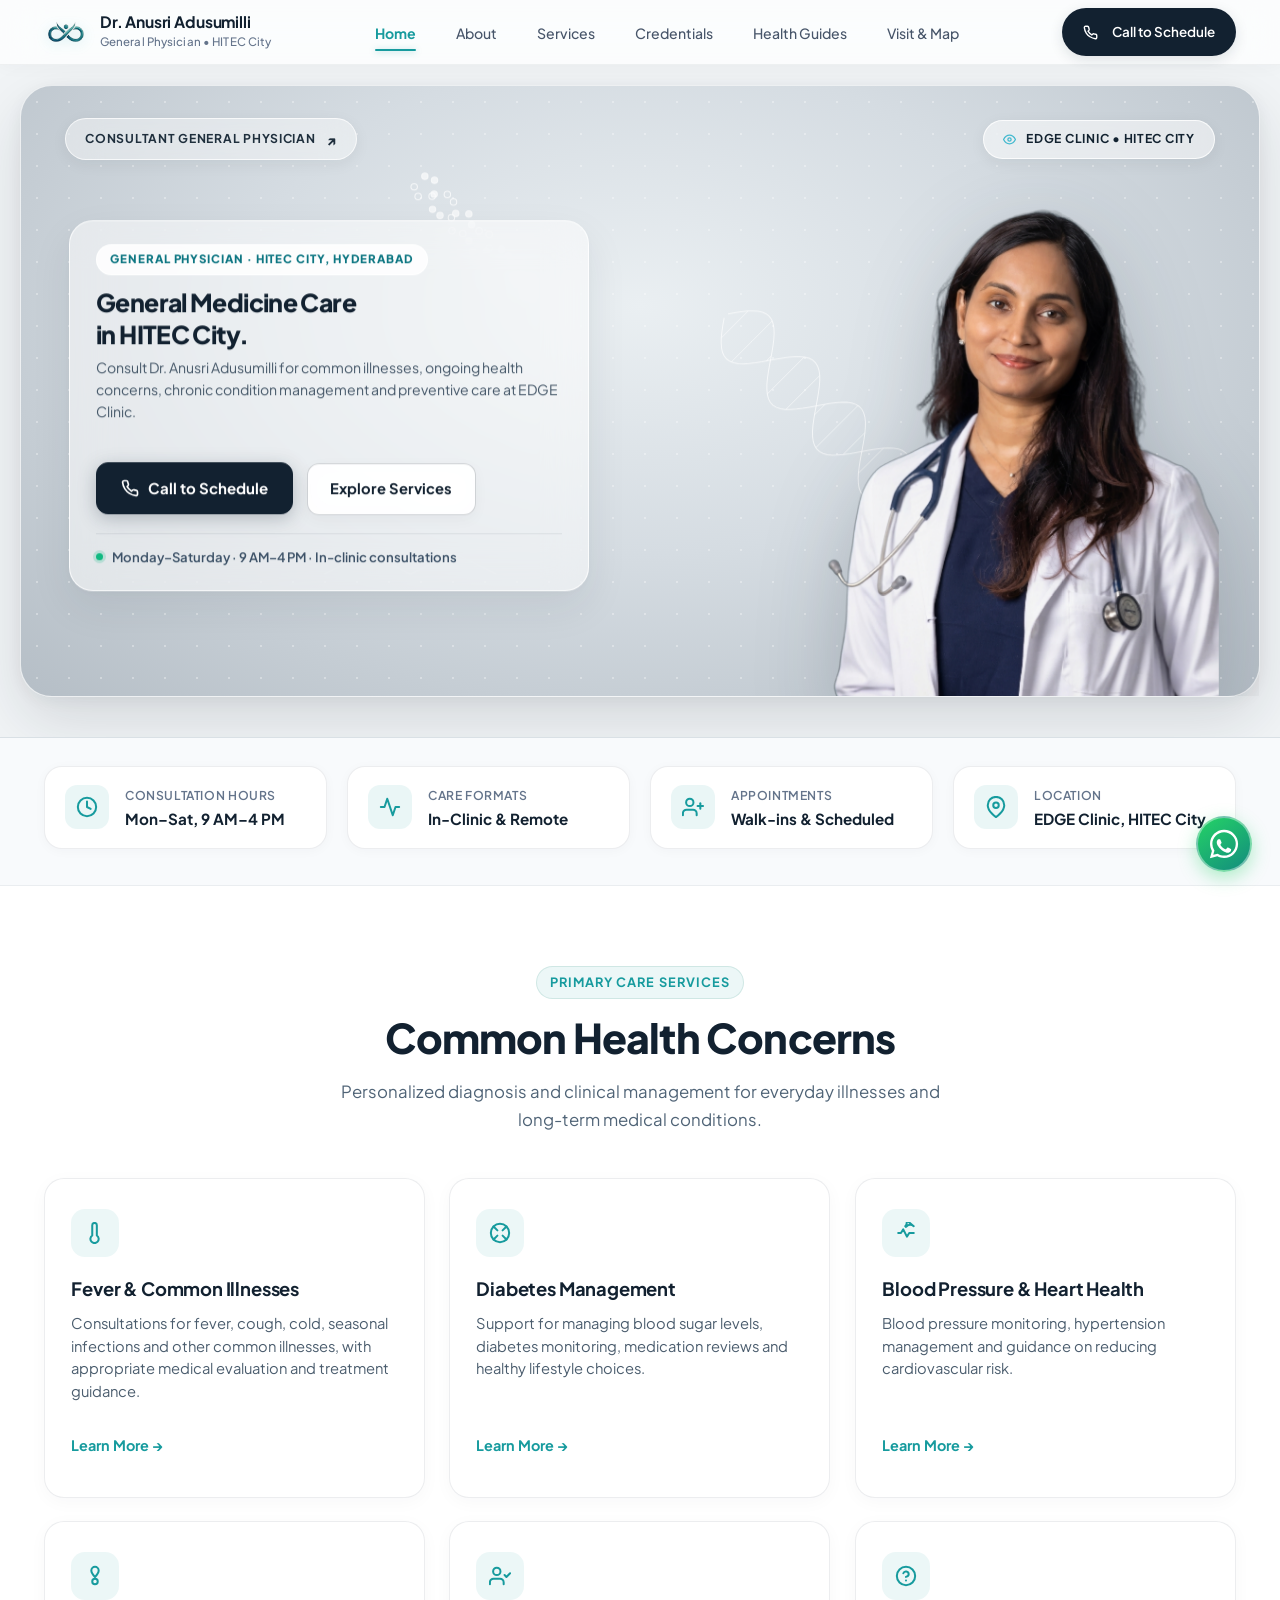
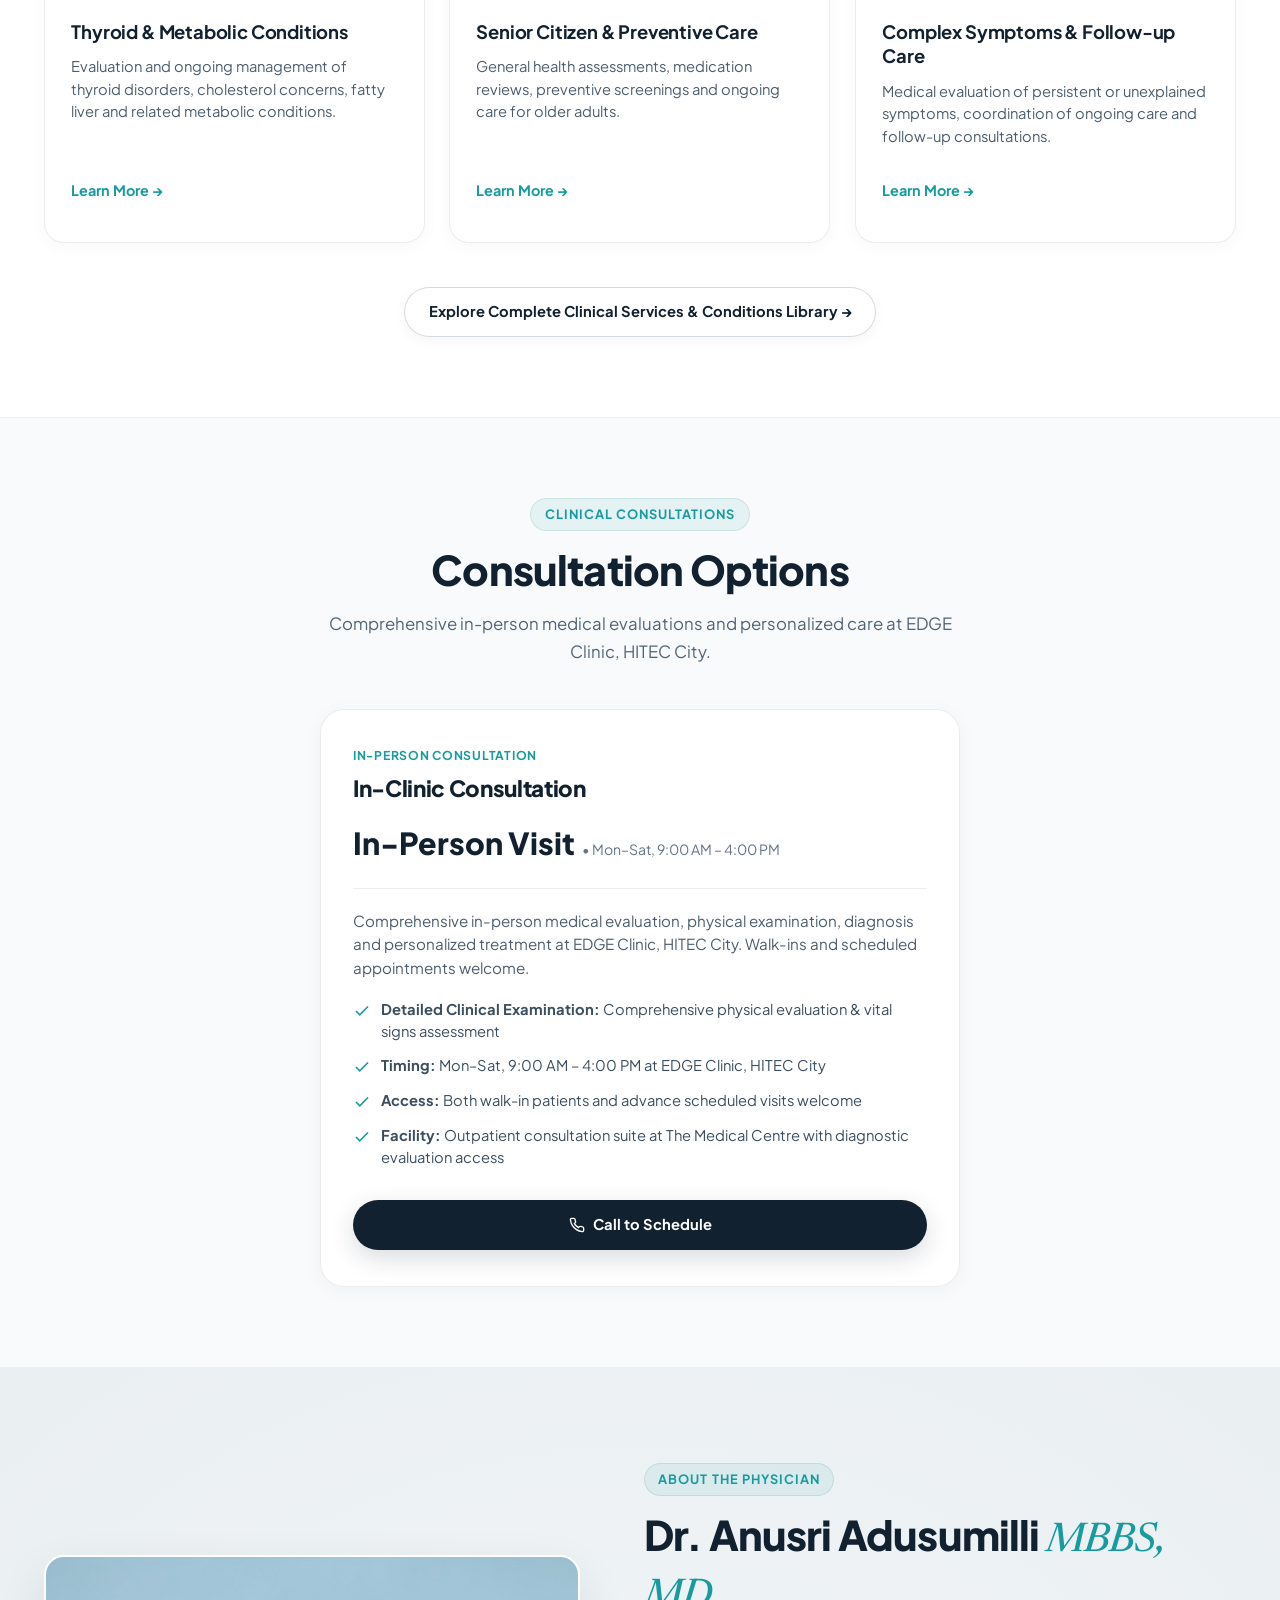
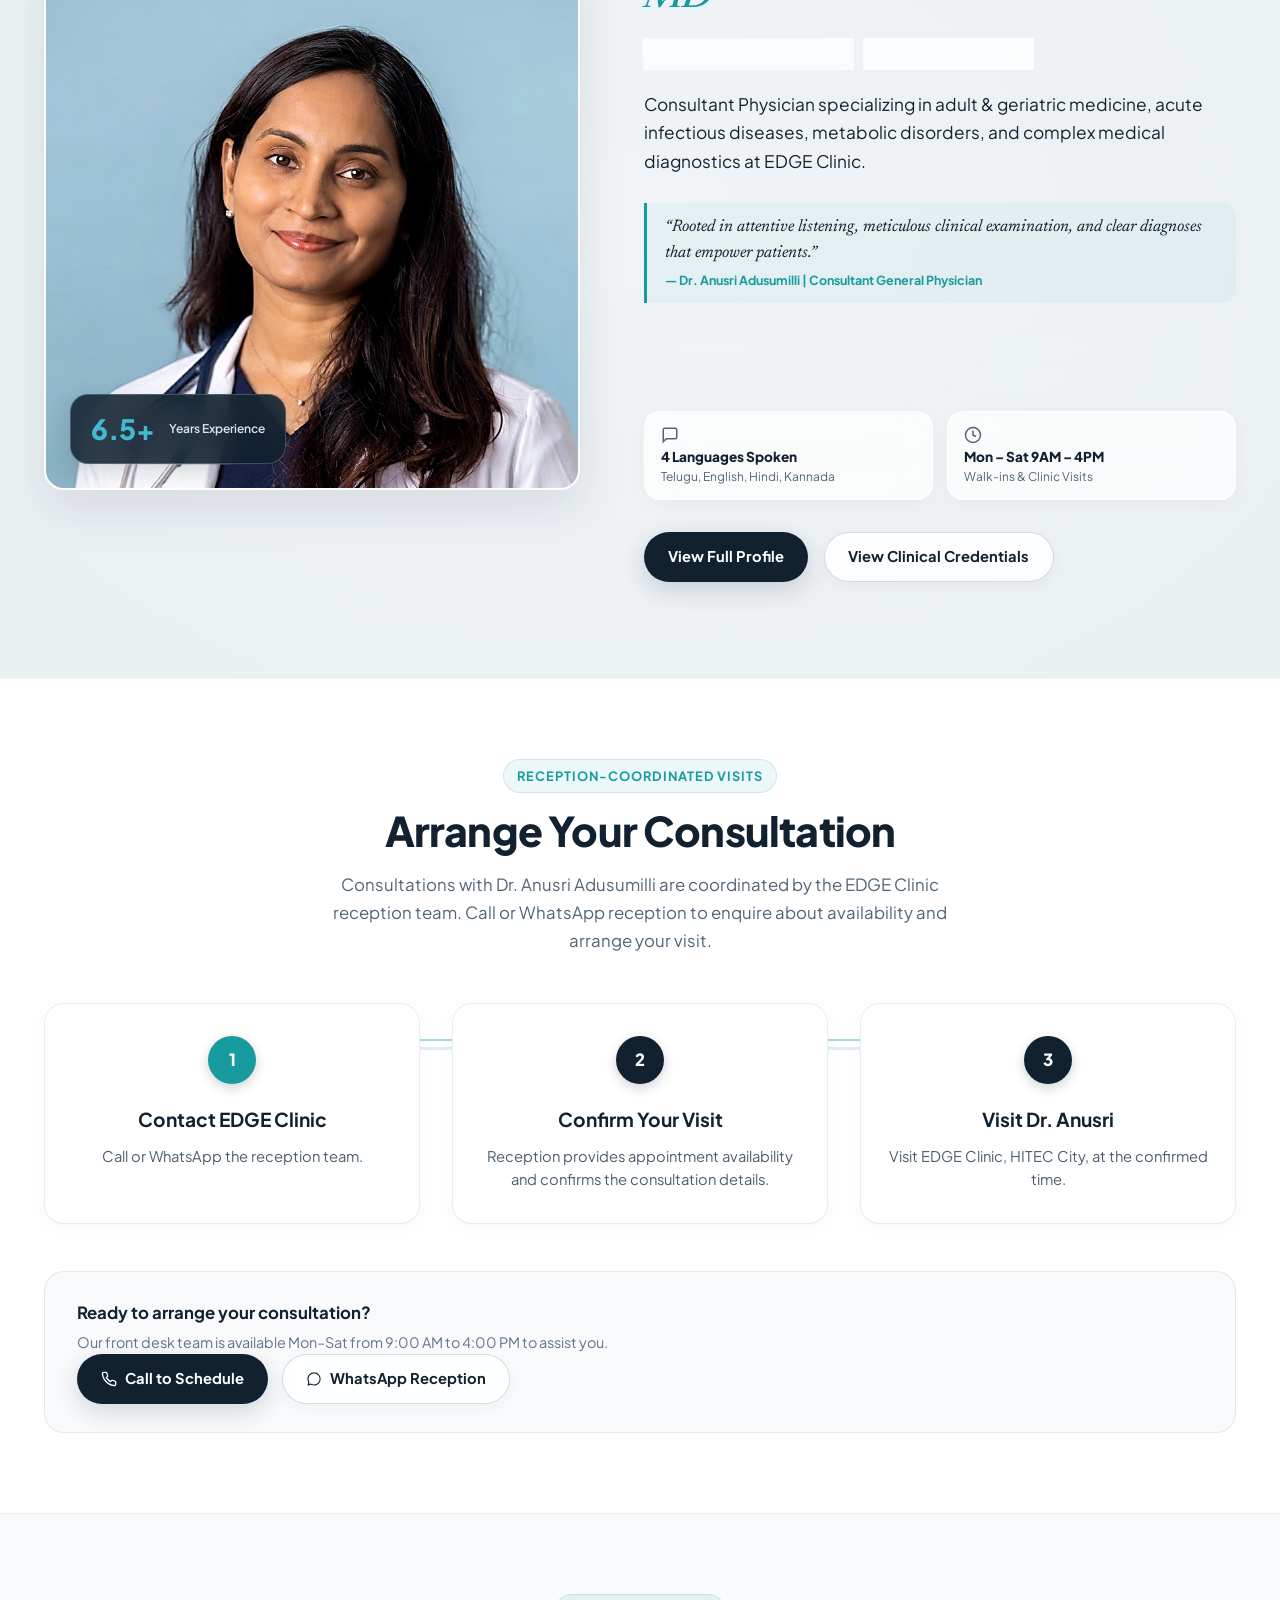
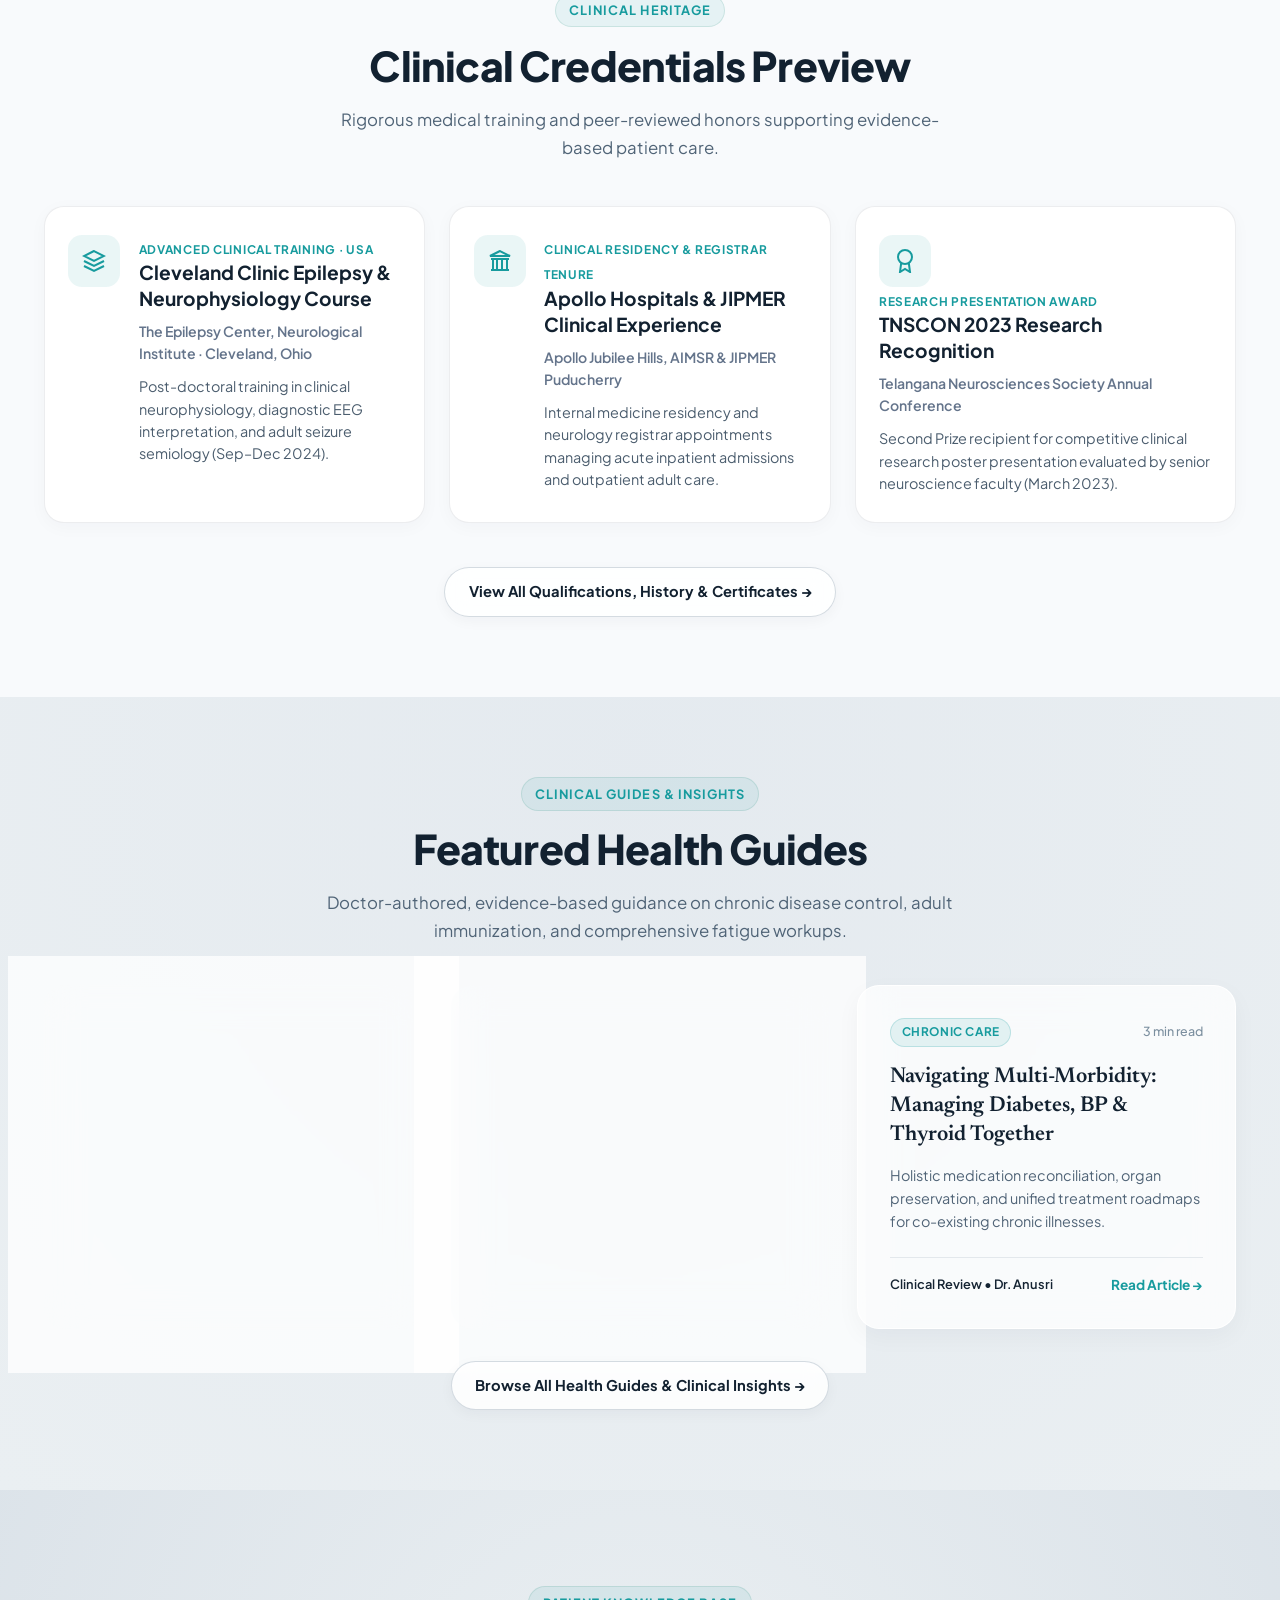
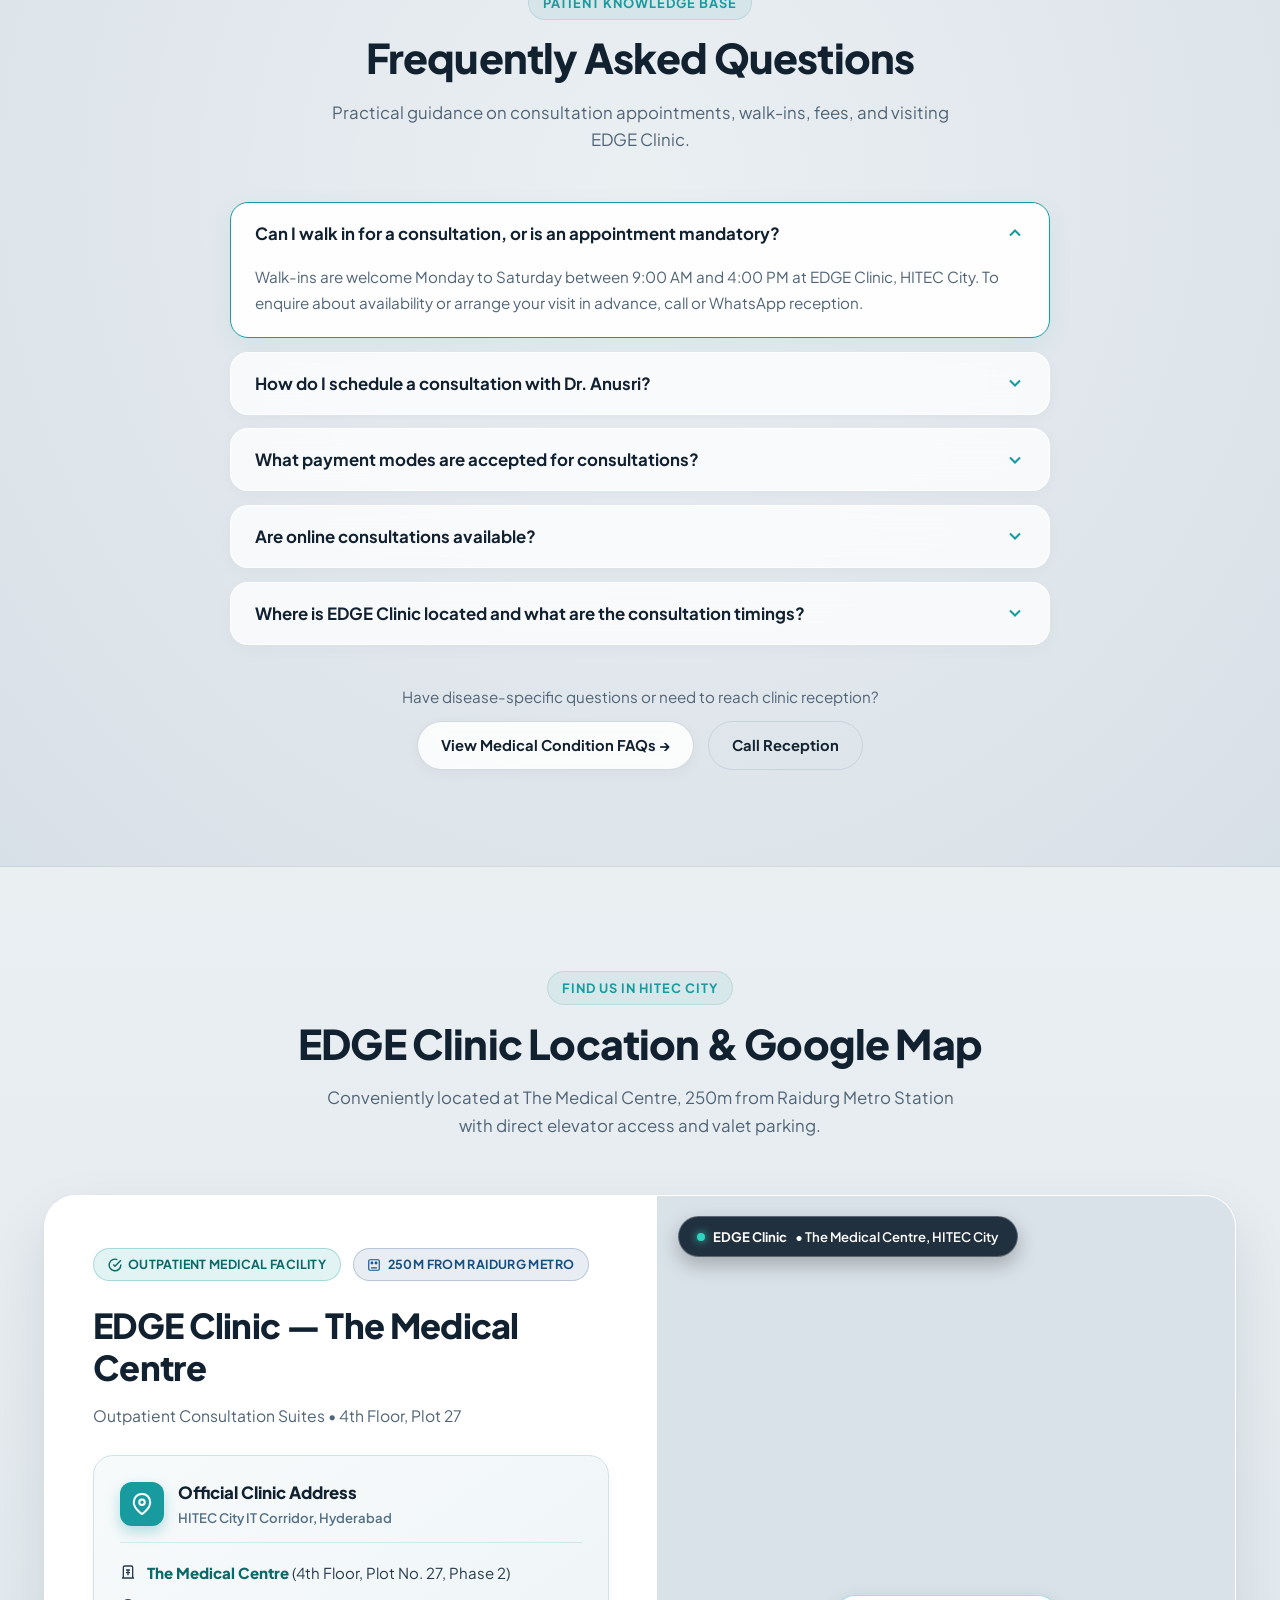
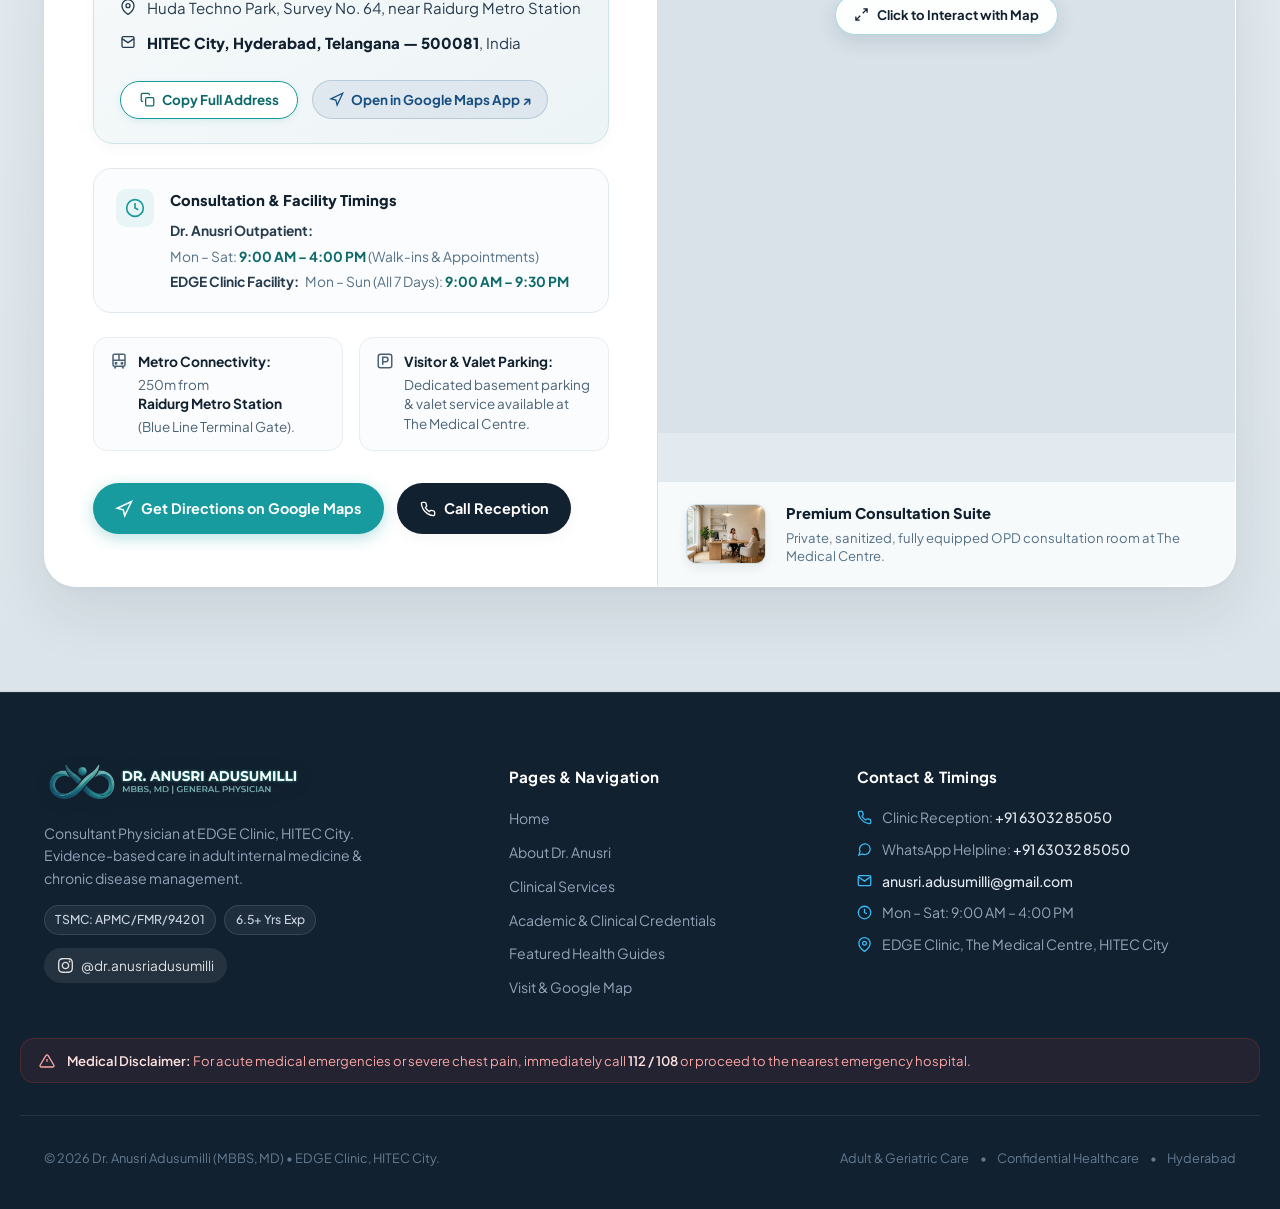
==== commit 01306639: "feat(v8): final appointment and reception integration" ====
--- a/index.html
+++ b/index.html
@@ -7,10 +7,10 @@
   <meta http-equiv="X-UA-Compatible" content="IE=edge">
   
   <!-- Primary SEO Meta Tags -->
-  <title>Dr. Anusri Adusumilli | General Physician at EDGE Clinic | Book Appointment</title>
-  <meta name="title" content="Dr. Anusri Adusumilli | General Physician at EDGE Clinic | Book Appointment">
-  <meta name="description" content="Book an appointment with Dr. Anusri Adusumilli (MBBS, MD General Medicine) at EDGE Clinic | The Medical Centre, HITEC City, Hyderabad. Specialising in infections, diabetes, hypertension, hypothyroidism, geriatric care, adult vaccination, and complex conditions. Consultations Mon-Sat 9AM-4PM.">
-  <meta name="keywords" content="Dr Anusri Adusumilli, EDGE Clinic, The Medical Centre, General Physician Hyderabad, Doctor Appointment Booking, Diabetes Doctor, Hypertension, Hypothyroidism, Geriatric Care, Adult Vaccination, HITEC City Doctor">
+  <title>Dr. Anusri Adusumilli | Consultant General Physician at EDGE Clinic, HITEC City</title>
+  <meta name="title" content="Dr. Anusri Adusumilli | Consultant General Physician at EDGE Clinic, HITEC City">
+  <meta name="description" content="Consultations with Dr. Anusri Adusumilli (MBBS, MD General Medicine) are coordinated by the EDGE Clinic reception team at The Medical Centre, HITEC City, Hyderabad. Call or WhatsApp reception to enquire about availability and arrange your visit.">
+  <meta name="keywords" content="Dr Anusri Adusumilli, EDGE Clinic, The Medical Centre, General Physician Hyderabad, Internal Medicine, Diabetes Doctor, Hypertension, Hypothyroidism, Geriatric Care, Adult Vaccination, HITEC City Doctor">
   <meta name="author" content="Dr. Anusri Adusumilli">
   <meta name="robots" content="index, follow, max-snippet:-1, max-image-preview:large, max-video-preview:-1">
   <link rel="canonical" href="https://www.dranusri.com/">
@@ -24,17 +24,17 @@
   <!-- Open Graph / Facebook / WhatsApp -->
   <meta property="og:type" content="profile">
   <meta property="og:url" content="https://www.dranusri.com/">
-  <meta property="og:title" content="Dr. Anusri Adusumilli | General Physician at EDGE Clinic, HITEC City">
-  <meta property="og:description" content="Reserve an appointment with Dr. Anusri Adusumilli (MBBS, MD) at EDGE Clinic, The Medical Centre, 4th Floor Plot 27, Huda Techno Park, HITEC City, Hyderabad. Mon-Sat 9AM-4PM. Reception: +91 63032 85050.">
+  <meta property="og:title" content="Dr. Anusri Adusumilli | Consultant General Physician at EDGE Clinic, HITEC City">
+  <meta property="og:description" content="Consultations with Dr. Anusri Adusumilli are coordinated by the EDGE Clinic reception team. Call or WhatsApp reception to enquire about availability and arrange your visit. Mon-Sat 9AM-4PM. Reception: +91 63032 85050.">
   <meta property="og:image" content="./assets/images/dr-anusri-horizontal-dark-tight.png">
-  <meta property="og:site_name" content="Dr. Anusri Adusumilli - Official Medical Practice">
+  <meta property="og:site_name" content="Dr. Anusri Adusumilli - Medical Practice at EDGE Clinic">
   <meta property="og:locale" content="en_US">
 
   <!-- Twitter Cards -->
   <meta name="twitter:card" content="summary_large_image">
   <meta name="twitter:url" content="https://www.dranusri.com/">
-  <meta name="twitter:title" content="Dr. Anusri Adusumilli | General Physician at EDGE Clinic, HITEC City">
-  <meta name="twitter:description" content="Book your consultation slot with Dr. Anusri Adusumilli. Mon-Sat 9AM-4PM at EDGE Clinic | The Medical Centre, HITEC City, Hyderabad.">
+  <meta name="twitter:title" content="Dr. Anusri Adusumilli | Consultant General Physician at EDGE Clinic, HITEC City">
+  <meta name="twitter:description" content="Consultations with Dr. Anusri Adusumilli are coordinated by the EDGE Clinic reception team. Mon-Sat 9AM-4PM at EDGE Clinic | The Medical Centre, HITEC City, Hyderabad.">
   <meta name="twitter:image" content="./assets/images/dr-anusri-horizontal-dark-tight.png">
 
   <!-- Favicon and App Icons -->
@@ -50,7 +50,7 @@
   <link href="https://fonts.googleapis.com/css2?family=Newsreader:ital,opsz,wght@0,6..72,400;0,6..72,500;0,6..72,600;1,6..72,400&family=Plus+Jakarta+Sans:wght@300;400;500;600;700;800&display=swap" rel="stylesheet">
 
   <!-- Stylesheet -->
-  <link rel="stylesheet" href="styles.css?v=7.2">
+  <link rel="stylesheet" href="styles.css?v=8.0">
 
   <!-- ========================================================================= -->
   <!-- AEO & GEO SCHEMA.ORG STRUCTURED DATA (JSON-LD)                            -->
@@ -739,9 +739,9 @@
       <div class="container">
         
         <div class="section-header text-center">
-          <span class="section-tag">Simple Patient Journey</span>
-          <h2 class="section-heading">How to Arrange a Visit</h2>
-          <p class="section-subheading">A straightforward 3-step process to consult Dr. Anusri Adusumilli at EDGE Clinic.</p>
+          <span class="section-tag">Reception-Coordinated Visits</span>
+          <h2 class="section-heading">Arrange Your Consultation</h2>
+          <p class="section-subheading">Consultations with Dr. Anusri Adusumilli are coordinated by the EDGE Clinic reception team. Call or WhatsApp reception to enquire about availability and arrange your visit.</p>
         </div>
 
         <div class="steps-container">
@@ -752,8 +752,8 @@
           <div class="step-card" data-step="1">
             <div class="step-number-badge">1</div>
             <div class="step-card-content">
-              <h3 class="step-title">Contact Reception</h3>
-              <p class="step-desc">Call or message EDGE Clinic with your preferred consultation date and timing.</p>
+              <h3 class="step-title">Contact EDGE Clinic</h3>
+              <p class="step-desc">Call or WhatsApp the reception team.</p>
             </div>
           </div>
 
@@ -762,7 +762,7 @@
             <div class="step-number-badge">2</div>
             <div class="step-card-content">
               <h3 class="step-title">Confirm Your Visit</h3>
-              <p class="step-desc">Reception checks availability and provides your consultation timing and visit details.</p>
+              <p class="step-desc">Reception provides appointment availability and confirms the consultation details.</p>
             </div>
           </div>
 
@@ -770,8 +770,8 @@
           <div class="step-card" data-step="3">
             <div class="step-number-badge">3</div>
             <div class="step-card-content">
-              <h3 class="step-title">Visit EDGE Clinic</h3>
-              <p class="step-desc">Arrive at The Medical Centre, 4th Floor Plot 27, HITEC City, for your consultation.</p>
+              <h3 class="step-title">Visit Dr. Anusri</h3>
+              <p class="step-desc">Visit EDGE Clinic, HITEC City, at the confirmed time.</p>
             </div>
           </div>
         </div>
@@ -785,7 +785,7 @@
           <div class="steps-cta-actions">
             <a href="tel:+916303285050" class="btn btn-primary" data-magnetic>
               <svg width="16" height="16" viewBox="0 0 24 24" fill="none" stroke="currentColor" stroke-width="2"><path d="M22 16.92v3a2 2 0 0 1-2.18 2 19.79 19.79 0 0 1-8.63-3.07 19.5 19.5 0 0 1-6-6 19.79 19.79 0 0 1-3.07-8.67A2 2 0 0 1 4.11 2h3a2 2 0 0 1 2 1.72 12.84 12.84 0 0 0 .7 2.81 2 2 0 0 1-.45 2.11L8.09 9.91a16 16 0 0 0 6 6l1.27-1.27a2 2 0 0 1 2.11-.45 12.84 12.84 0 0 0 2.81.7A2 2 0 0 1 22 16.92z"></path></svg>
-              <span>Call Reception</span>
+              <span>Call to Schedule</span>
             </a>
             <a href="https://wa.me/916303285050?text=Hello%20EDGE%20Clinic,%20I%20would%20like%20to%20arrange%20a%20consultation%20with%20Dr.%20Anusri%20Adusumilli" target="_blank" rel="noopener noreferrer" class="btn btn-secondary" data-magnetic>
               <svg width="16" height="16" viewBox="0 0 24 24" fill="currentColor"><path d="M12.04 2C6.58 2 2.13 6.45 2.13 11.91C2.13 13.66 2.59 15.36 3.45 16.86L2.05 22L7.3 20.62C8.75 21.41 10.38 21.83 12.04 21.83C17.5 21.83 21.95 17.38 21.95 11.92C21.95 9.27 20.92 6.78 19.05 4.91C17.18 3.03 14.69 2 12.04 2M12.05 3.67C14.25 3.67 16.31 4.53 17.87 6.09C19.42 7.65 20.28 9.72 20.28 11.92C20.28 16.46 16.58 20.15 12.04 20.15C10.56 20.15 9.11 19.76 7.85 19.01L7.55 18.83L4.43 19.65L5.26 16.61L5.06 16.29C4.24 14.99 3.8 13.47 3.8 11.91C3.81 7.37 7.5 3.67 12.05 3.67Z"/></svg>
@@ -1161,11 +1161,11 @@
   <div class="mobile-sticky-dock" id="mobileStickyDock" aria-label="Quick Contact Actions">
     <a href="tel:+916303285050" class="dock-btn dock-call-btn" aria-label="Call Clinic Reception">
       <svg width="20" height="20" viewBox="0 0 24 24" fill="none" stroke="currentColor" stroke-width="2.2" stroke-linecap="round" stroke-linejoin="round"><path d="M22 16.92v3a2 2 0 0 1-2.18 2 19.79 19.79 0 0 1-8.63-3.07 19.5 19.5 0 0 1-6-6 19.79 19.79 0 0 1-3.07-8.67A2 2 0 0 1 4.11 2h3a2 2 0 0 1 2 1.72 12.84 12.84 0 0 0 .7 2.81 2 2 0 0 1-.45 2.11L8.09 9.91a16 16 0 0 0 6 6l1.27-1.27a2 2 0 0 1 2.11-.45 12.84 12.84 0 0 0 2.81.7A2 2 0 0 1 22 16.92z"></path></svg>
-      <span>Call</span>
+      <span>Call Reception</span>
     </a>
-    <a href="https://wa.me/916303285050?text=Hello%20EDGE%20Clinic,%20I%20would%20like%20to%20inquire%20about%20an%20appointment" target="_blank" rel="noopener noreferrer" class="dock-btn dock-whatsapp-btn" aria-label="Message Clinic on WhatsApp">
+    <a href="https://wa.me/916303285050?text=Hello%20EDGE%20Clinic,%20I%20would%20like%20to%20arrange%20a%20consultation%20with%20Dr.%20Anusri%20Adusumilli" target="_blank" rel="noopener noreferrer" class="dock-btn dock-whatsapp-btn" aria-label="Message Clinic Reception on WhatsApp">
       <svg width="20" height="20" viewBox="0 0 24 24" fill="currentColor"><path d="M12.04 2C6.58 2 2.13 6.45 2.13 11.91C2.13 13.66 2.59 15.36 3.45 16.86L2.05 22L7.3 20.62C8.75 21.41 10.38 21.83 12.04 21.83C17.5 21.83 21.95 17.38 21.95 11.92C21.95 9.27 20.92 6.78 19.05 4.91C17.18 3.03 14.69 2 12.04 2M12.05 3.67C14.25 3.67 16.31 4.53 17.87 6.09C19.42 7.65 20.28 9.72 20.28 11.92C20.28 16.46 16.58 20.15 12.04 20.15C10.56 20.15 9.11 19.76 7.85 19.01L7.55 18.83L4.43 19.65L5.26 16.61L5.06 16.29C4.24 14.99 3.8 13.47 3.8 11.91C3.81 7.37 7.5 3.67 12.05 3.67Z"/></svg>
-      <span>WhatsApp</span>
+      <span>WhatsApp Reception</span>
     </a>
   </div>
 
@@ -1263,14 +1263,14 @@
   <!-- FLOATING WHATSAPP CHAT WIDGET (ALL PAGES)  -->
   <!-- ========================================== -->
   <aside class="floating-whatsapp-wrapper" aria-label="WhatsApp Consultation Helpline">
-    <a href="https://wa.me/916303285050?text=Hello%20EDGE%20Clinic,%20I%20would%20like%20to%20inquire%20about%20an%20appointment" 
+    <a href="https://wa.me/916303285050?text=Hello%20EDGE%20Clinic,%20I%20would%20like%20to%20arrange%20a%20consultation%20with%20Dr.%20Anusri%20Adusumilli" 
        target="_blank" 
        rel="noopener noreferrer" 
        class="floating-whatsapp-btn" 
        id="globalFloatingWhatsapp"
        data-magnetic
-       title="Chat with EDGE Clinic on WhatsApp"
-       aria-label="Chat with EDGE Clinic on WhatsApp">
+       title="Chat with EDGE Clinic Reception on WhatsApp"
+       aria-label="Chat with EDGE Clinic Reception on WhatsApp">
       <span class="whatsapp-ping-ring"></span>
       <span class="whatsapp-ping-ring-delayed"></span>
       <div class="whatsapp-btn-circle">
@@ -1280,7 +1280,7 @@
       </div>
       <div class="whatsapp-label-pill">
         <span class="whatsapp-online-dot"></span>
-        <span class="whatsapp-label-text">WhatsApp</span>
+        <span class="whatsapp-label-text">WhatsApp Reception</span>
       </div>
     </a>
   </aside>
@@ -1288,7 +1288,7 @@
   <!-- Scripts -->
   <script src="assets/vendor/gsap.min.js"></script>
   <script src="assets/vendor/ScrollTrigger.min.js"></script>
-  <script src="config.js?v=7.2"></script>
-  <script src="app.js?v=7.2"></script>
+  <script src="config.js?v=8.0"></script>
+  <script src="app.js?v=8.0"></script>
 </body>
 </html>
--- a/styles.css
+++ b/styles.css
@@ -3742,8 +3742,10 @@
     display: flex;
     align-items: center;
     justify-content: center;
-    gap: 0.55rem;
-    font-size: 0.95rem;
+    gap: 0.45rem;
+    font-size: clamp(0.78rem, 3.2vw, 0.94rem);
+    white-space: nowrap;
+    padding: 0 0.5rem;
     font-weight: 700;
     border-radius: var(--radius-pill);
     text-decoration: none;
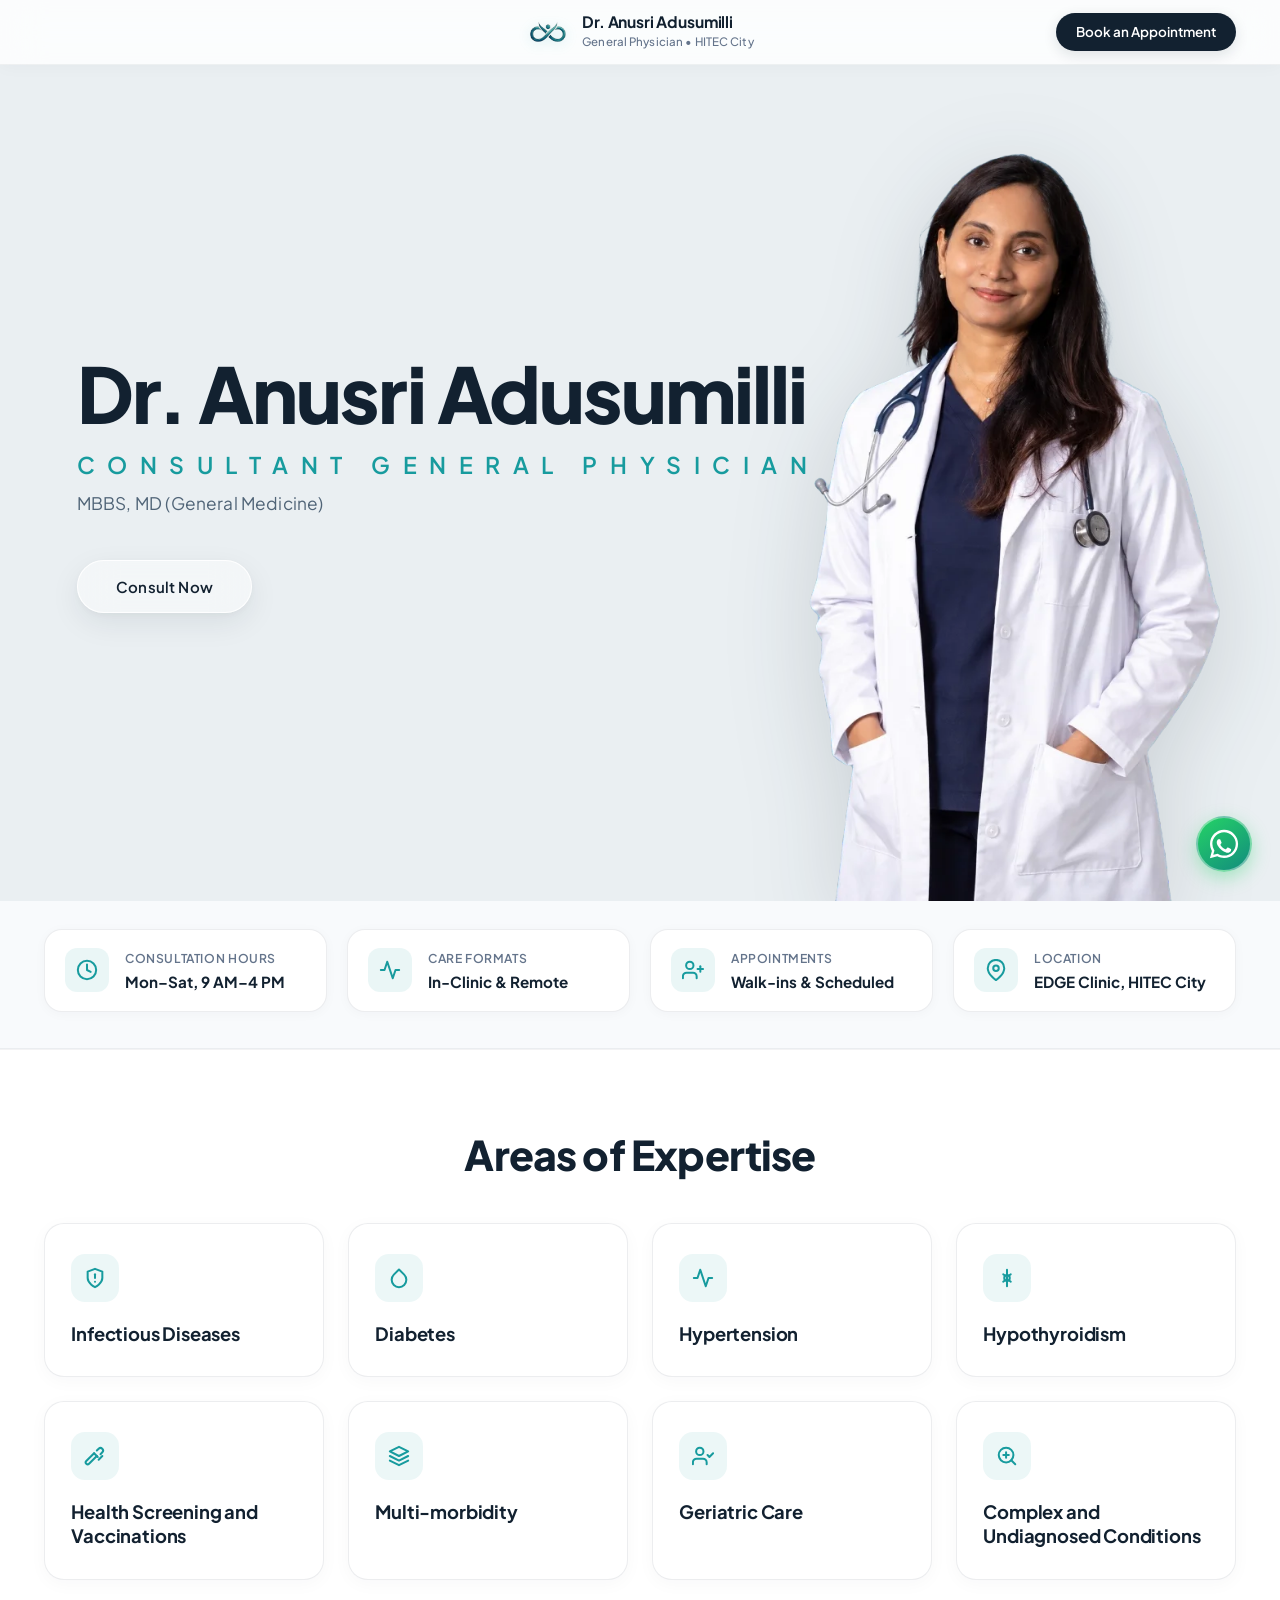
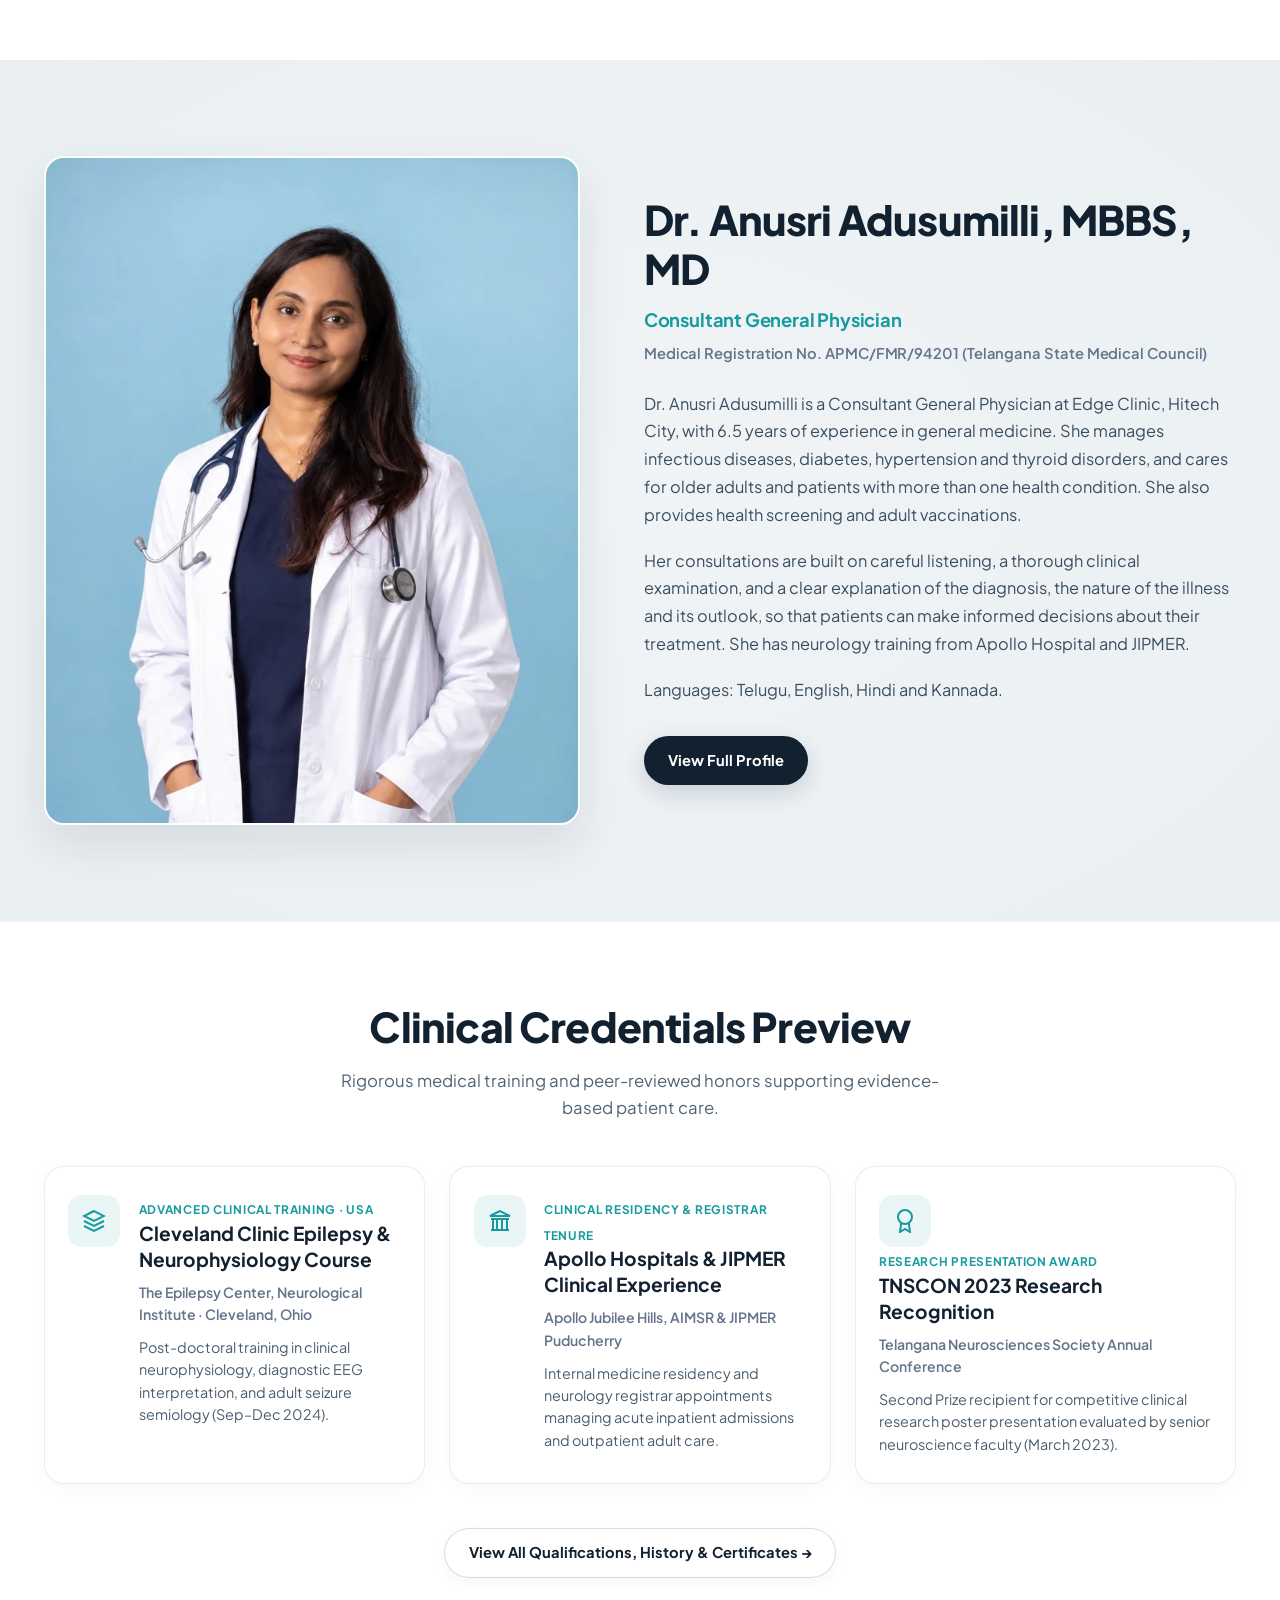
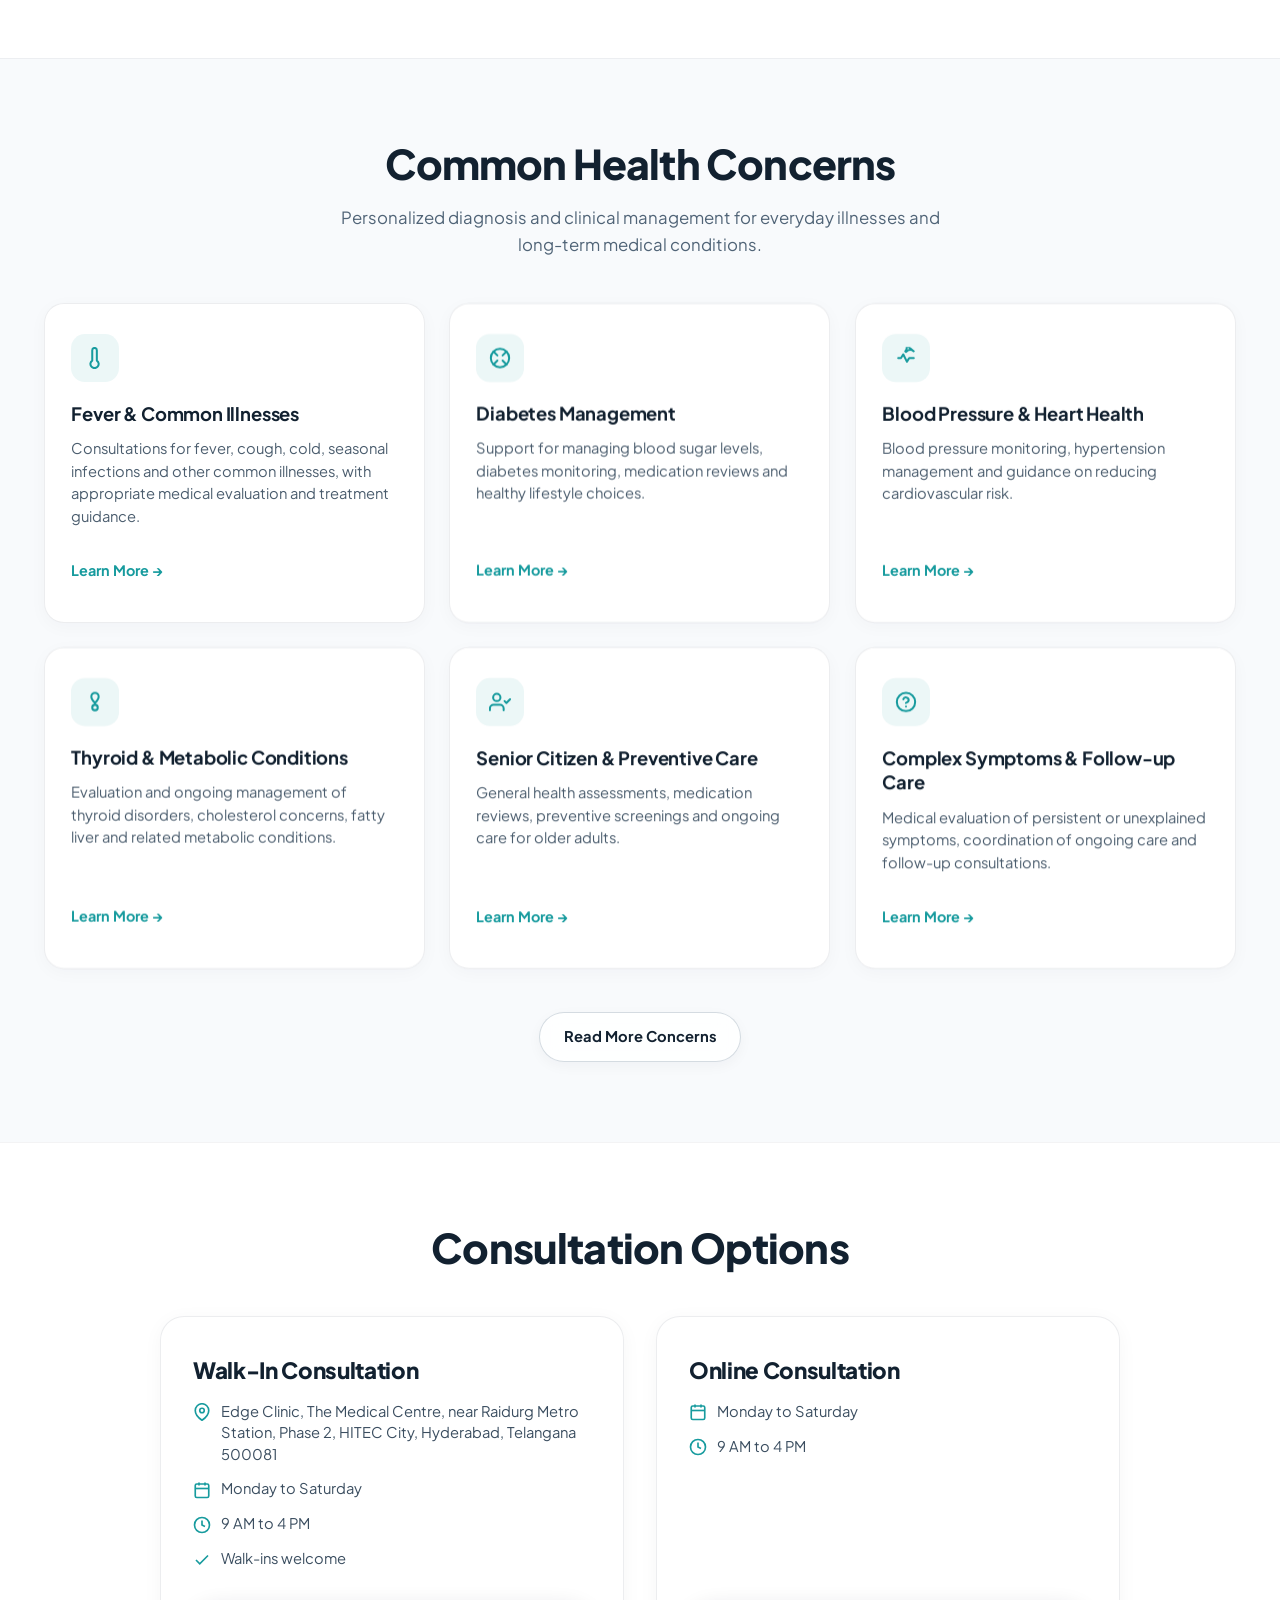
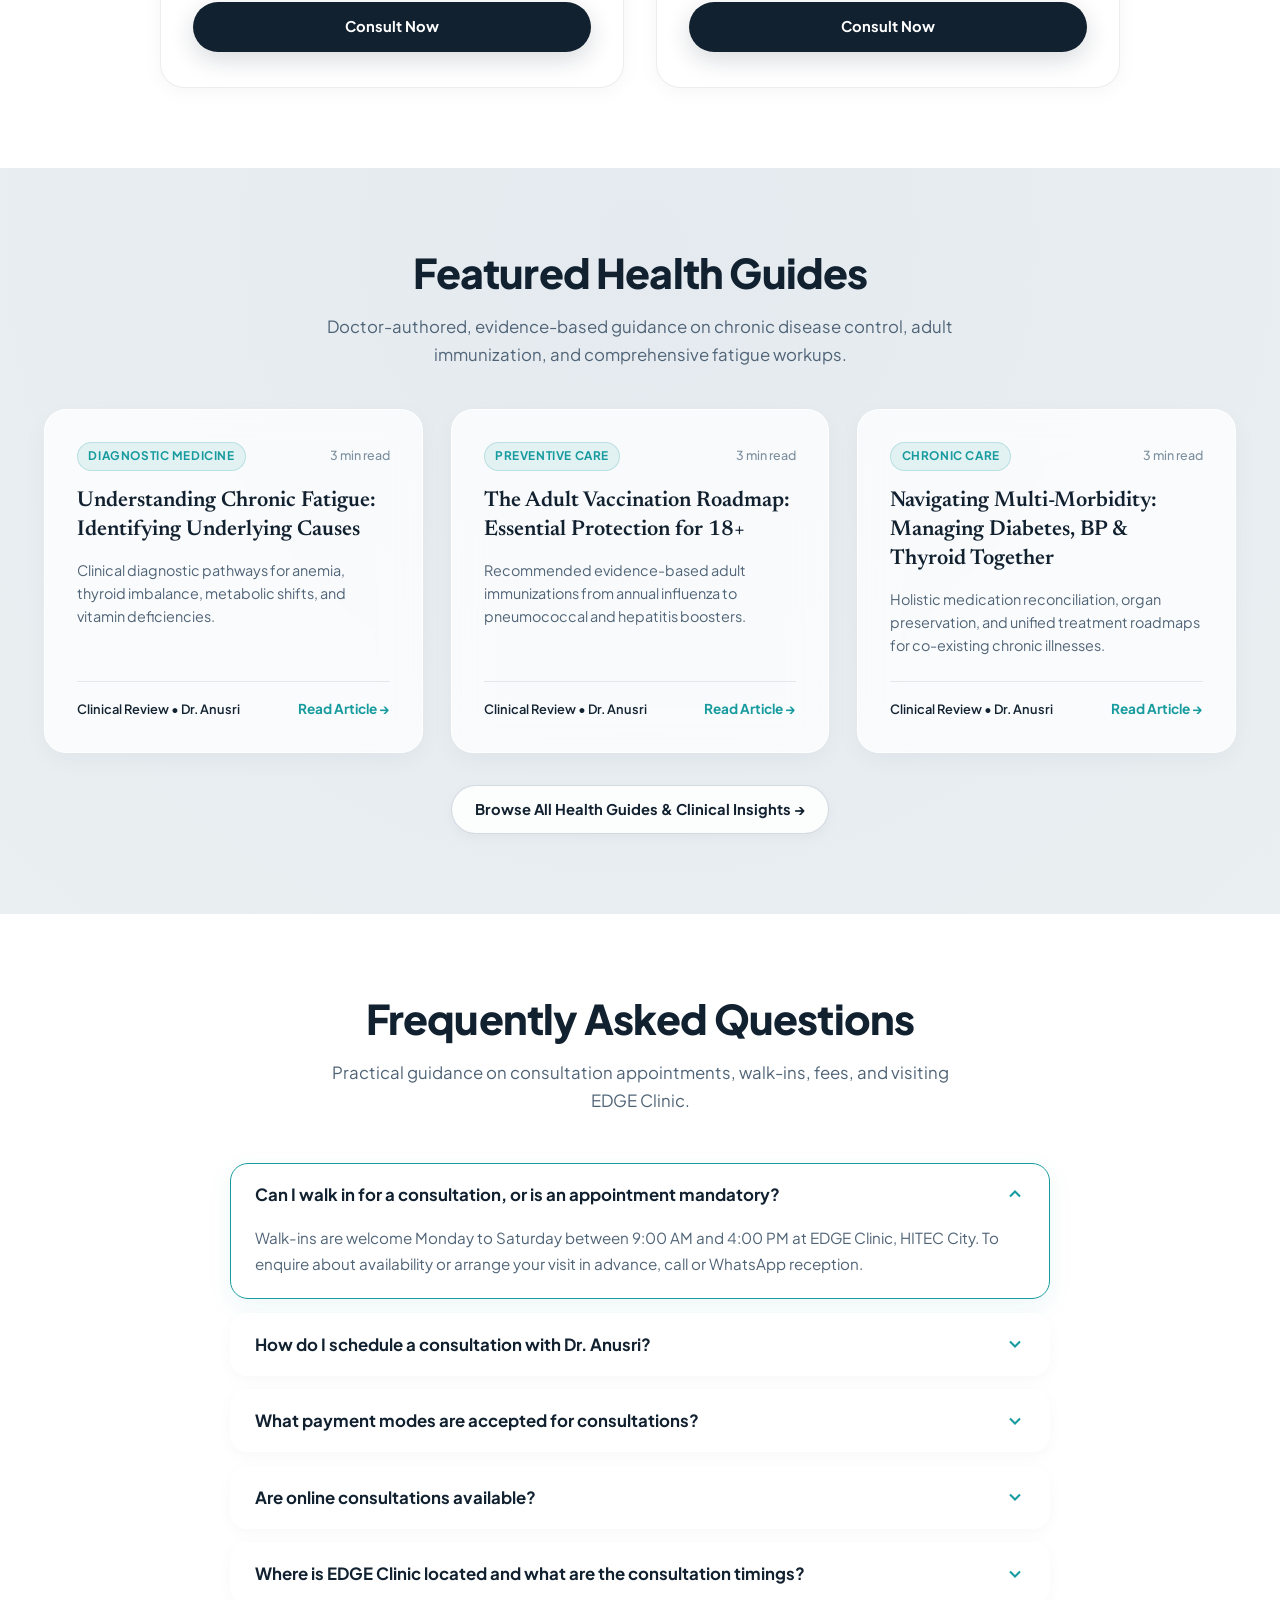
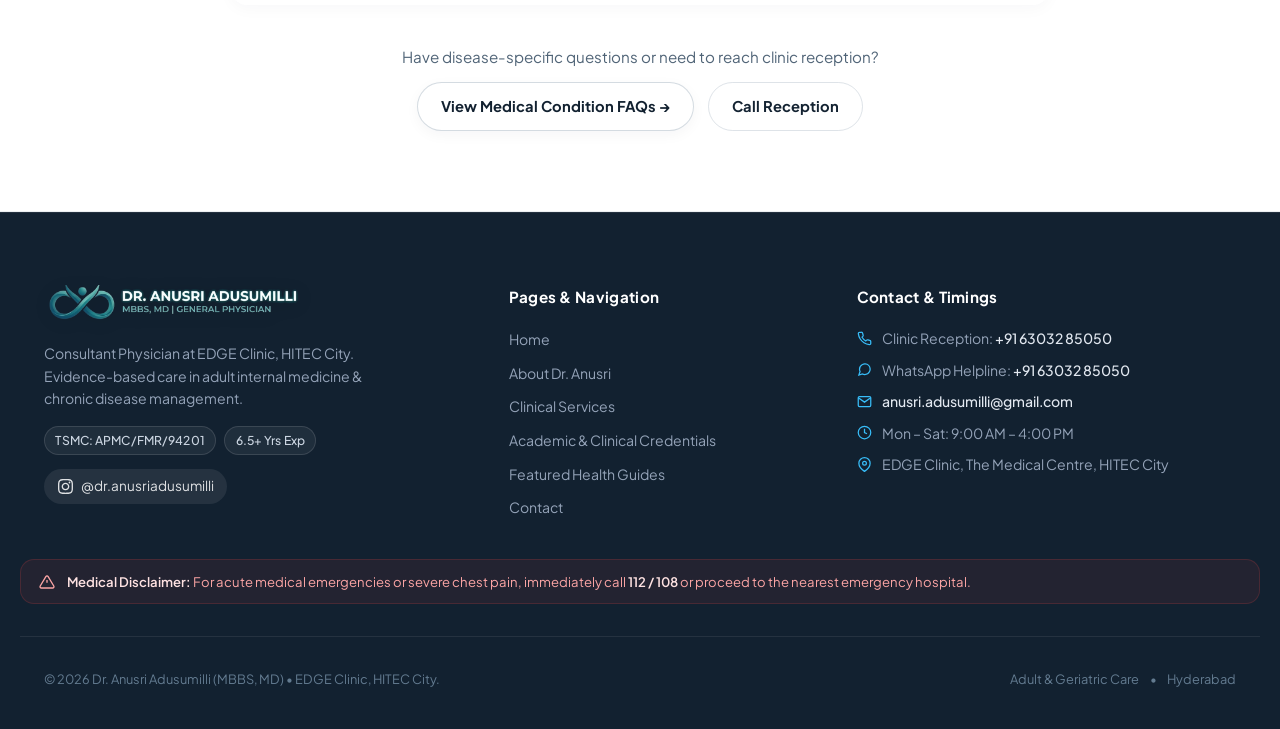
==== commit c67508bf: "feat(v8.1): update clinic website, add contact page, and refresh certificates & assets" ====
--- a/index.html
+++ b/index.html
@@ -231,209 +231,65 @@
   <!-- ========================================== -->
   <header class="site-header" id="header">
     <div class="container nav-container">
-      <a href="#hero" class="brand-logo" aria-label="Dr. Anusri Adusumilli - Consultant General Physician">
-        <div class="logo-mark emblem-mark">
-          <img src="./assets/images/dr-anusri-emblem.png" alt="Dr. Anusri Adusumilli Logo Emblem" class="brand-emblem-graphic" width="38" height="24">
-        </div>
-        <div class="logo-text">
-          <span class="brand-name">Dr. Anusri Adusumilli</span>
-          <span class="brand-tagline">General Physician • HITEC City</span>
-        </div>
-      </a>
-
-      <!-- Desktop Nav Links -->
-      <nav class="main-nav" aria-label="Main Navigation">
-        <ul class="nav-links">
-          <li><a href="/" class="nav-link active">Home</a></li>
-          <li><a href="/about" class="nav-link">About</a></li>
-          <li><a href="/services" class="nav-link">Services</a></li>
-          <li><a href="/credentials" class="nav-link">Credentials</a></li>
-          <li><a href="/health-guides" class="nav-link">Health Guides</a></li>
-          <li><a href="/visit" class="nav-link">Visit &amp; Map</a></li>
-        </ul>
-      </nav>
-
-      <!-- Header CTAs (Single Primary CTA: Call) -->
-      <div class="header-actions">
-        <a href="tel:+916303285050" class="btn btn-primary btn-header-book" id="navBookBtn" data-magnetic aria-label="Call Clinic">
-          <svg class="header-call-icon" width="15" height="15" viewBox="0 0 24 24" fill="none" stroke="currentColor" stroke-width="2.2"><path d="M22 16.92v3a2 2 0 0 1-2.18 2 19.79 19.79 0 0 1-8.63-3.07 19.5 19.5 0 0 1-6-6 19.79 19.79 0 0 1-3.07-8.67A2 2 0 0 1 4.11 2h3a2 2 0 0 1 2 1.72 12.84 12.84 0 0 0 .7 2.81 2 2 0 0 1-.45 2.11L8.09 9.91a16 16 0 0 0 6 6l1.27-1.27a2 2 0 0 1 2.11-.45 12.84 12.84 0 0 0 2.81.7A2 2 0 0 1 22 16.92z"></path></svg>
-          <span class="header-btn-text-desktop">Call to Schedule</span>
-          <span class="header-btn-text-mobile">Call</span>
+      <div class="header-col-left" aria-hidden="true"></div>
+
+      <div class="header-col-center">
+        <a href="/" class="brand-logo" aria-label="Dr. Anusri Adusumilli logo">
+          <div class="logo-mark emblem-mark">
+            <img src="./assets/images/dr-anusri-emblem.png" alt="Dr. Anusri Adusumilli logo" class="brand-emblem-graphic" width="38" height="24">
+          </div>
+          <div class="logo-text">
+            <span class="brand-name">Dr. Anusri Adusumilli</span>
+            <span class="brand-tagline">General Physician • HITEC City</span>
+          </div>
         </a>
-
-        <!-- Mobile Menu Toggle Button -->
-        <button type="button" class="mobile-toggle" id="mobileToggle" aria-label="Toggle mobile menu" aria-expanded="false">
-          <span class="bar"></span>
-          <span class="bar"></span>
-          <span class="bar"></span>
-        </button>
+      </div>
+
+      <div class="header-col-right">
+        <a href="/contact/" class="btn-header-book" aria-label="Book an Appointment">
+          <span class="btn-text-desktop">Book an Appointment</span>
+          <span class="btn-text-mobile">Book Now</span>
+        </a>
       </div>
     </div>
   </header>
 
-  <!-- Mobile Drawer Navigation -->
-  <div class="mobile-nav-drawer" id="mobileNavDrawer" aria-hidden="true" role="dialog" aria-modal="true" aria-label="Mobile Navigation">
-    <div class="mobile-drawer-top">
-      <span class="mobile-drawer-brand">EDGE Clinic</span>
-      <button type="button" class="mobile-drawer-close" id="mobileCloseBtn" aria-label="Close navigation menu">
-        <svg width="20" height="20" viewBox="0 0 24 24" fill="none" stroke="currentColor" stroke-width="2.2" stroke-linecap="round" stroke-linejoin="round"><line x1="18" y1="6" x2="6" y2="18"></line><line x1="6" y1="6" x2="18" y2="18"></line></svg>
-      </button>
-    </div>
-    <nav class="mobile-drawer-nav">
-      <ul class="mobile-nav-links">
-        <li><a href="/" class="mobile-nav-link active">Home</a></li>
-        <li><a href="/about" class="mobile-nav-link">About Doctor</a></li>
-        <li><a href="/services" class="mobile-nav-link">Services</a></li>
-        <li><a href="/credentials" class="mobile-nav-link">Credentials</a></li>
-        <li><a href="/health-guides" class="mobile-nav-link">Health Guides</a></li>
-        <li><a href="/visit" class="mobile-nav-link">Visit &amp; Map</a></li>
-      </ul>
-    </nav>
-  </div>
-
   <main id="main-content">
     
-    <!-- ========================================== -->
-    <!-- 3. WIX-STYLE DOCTOR HERO SHOWCASE          -->
-    <!-- ========================================== -->
-    <section class="hero-section medera-hero-section" id="hero">
-      <div class="medera-canvas-container">
-        <div class="medera-hero-stage">
+    <!-- ========================================================================= -->
+    <!-- 3. FULL-BLEED DOCTOR HERO SHOWCASE                                        -->
+    <!-- ========================================================================= -->
+    <section class="hero-section medera-hero-section hero-fullbleed-section" id="hero">
+      <div class="hero-fullbleed-stage">
+        
+        <!-- Left Side: Clean Typography Block (No container, no card, no background box) -->
+        <div class="hero-text-block">
+          <div class="hero-title-group">
+            <h1 class="hero-doctor-name" id="heroDoctorName">Dr. Anusri Adusumilli</h1>
+            <p class="hero-doctor-title" id="heroDoctorTitle">Consultant General Physician</p>
+            <p class="hero-doctor-degree">MBBS, MD (General Medicine)</p>
+          </div>
           
-          <!-- Top Utility Badges Strip -->
-          <div class="medera-top-strip motion-hero-top">
-            <div class="medera-badges-left">
-              <a href="/credentials" class="medera-glass-badge" data-magnetic aria-label="View Qualifications and Clinical Credentials">
-                <span>CONSULTANT GENERAL PHYSICIAN</span>
-                <span class="medera-badge-arrow">↗</span>
-              </a>
-            </div>
-
-            <div class="medera-badges-right">
-              <div class="medera-glass-badge medera-clinic-badge">
-                <span class="medera-eye-icon">
-                  <svg width="13" height="13" viewBox="0 0 24 24" fill="none" stroke="currentColor" stroke-width="2.4"><path d="M1 12s4-8 11-8 11 8 11 8-4 8-11 8-11-8-11-8z"></path><circle cx="12" cy="12" r="3"></circle></svg>
-                </span>
-                <span>EDGE CLINIC • HITEC CITY</span>
-              </div>
-            </div>
-          </div>
-
-          <!-- Delicate Scientific DNA Double-Helix & Molecular SVG Artwork -->
-          <svg class="medera-dna-backdrop" viewBox="0 0 1200 850" fill="none" xmlns="http://www.w3.org/2000/svg" aria-hidden="true">
-            <!-- DNA Double Helix climbing up the right side behind doctor's arm -->
-            <g class="dna-helix-group" stroke="rgba(255, 255, 255, 0.75)" stroke-width="1.4">
-  <path class="dna-strand dna-strand-1" d="M 1100.0,700.0 L 1101.7,690.7 L 1103.3,681.5 L 1104.4,672.8 L 1105.1,664.5 L 1104.9,657.1 L 1104.0,650.4 L 1102.1,644.7 L 1099.2,640.0 L 1095.3,636.3 L 1090.3,633.7 L 1084.4,632.0 L 1077.5,631.3 L 1069.8,631.4 L 1061.4,632.2 L 1052.6,633.4 L 1043.3,635.1 L 1034.0,636.8 L 1024.7,638.5 L 1015.6,640.0 L 1007.0,641.0 L 998.9,641.5 L 991.6,641.2 L 985.2,640.0 L 979.8,637.8 L 975.3,634.7 L 971.9,630.5 L 969.5,625.3 L 968.1,619.1 L 967.6,612.0 L 967.9,604.1 L 968.8,595.6 L 970.2,586.6 L 971.8,577.4 L 973.6,568.0 L 975.3,558.7 L 976.6,549.8 L 977.6,541.2 L 977.8,533.4 L 977.3,526.3 L 975.9,520.1 L 973.5,514.9 L 970.1,510.7 L 965.6,507.6 L 960.2,505.4 L 953.7,504.3 L 946.4,504.0 L 938.4,504.4 L 929.7,505.5 L 920.7,506.9 L 911.3,508.7 L 902.0,510.4 L 892.8,512.0 L 883.9,513.3 L 875.6,514.0 L 867.9,514.1 L 861.0,513.4 L 855.1,511.7 L 850.1,509.1 L 846.2,505.4 L 843.3,500.7 L 841.4,495.0 L 840.5,488.3 L 840.4,480.8 L 841.0,472.6 L 842.2,463.8 L 843.7,454.7 L 845.5,445.3 L 847.2,436.0 L 848.7,426.9 L 849.9,418.1 L 850.5,409.9 L 850.4,402.4 L 849.4,395.8 L 847.5,390.1 L 844.6,385.4 L 840.7,381.7 L 835.7,379.1 L 829.7,377.5 L 822.8,376.8 L 815.2,376.8 L 806.8,377.6 L 797.9,378.9 L 788.7,380.5 L 779.3,382.3 L 770.0,384.0 L 761.0,385.4 L 752.3,386.5 L 744.3,386.9 L 737.0,386.6 L 730.6,385.4 L 725.1,383.3 L 720.7,380.1 L 717.3,375.9 L 714.9,370.7 L 713.6,364.4 L 713.1,357.3 L 713.3,349.5 L 714.3,340.9 L 715.6,332.0 L 717.3,322.7" fill="none"/>
-  <path class="dna-strand dna-strand-2" d="M 1100.0,700.0 L 1090.7,701.7 L 1081.5,703.3 L 1072.8,704.4 L 1064.5,705.1 L 1057.1,704.9 L 1050.4,704.0 L 1044.7,702.1 L 1040.0,699.2 L 1036.3,695.3 L 1033.7,690.3 L 1032.0,684.4 L 1031.3,677.5 L 1031.4,669.8 L 1032.2,661.4 L 1033.4,652.6 L 1035.1,643.3 L 1036.8,634.0 L 1038.5,624.7 L 1040.0,615.6 L 1041.0,607.0 L 1041.5,598.9 L 1041.2,591.6 L 1040.0,585.2 L 1037.8,579.8 L 1034.7,575.3 L 1030.5,571.9 L 1025.3,569.5 L 1019.1,568.1 L 1012.0,567.6 L 1004.1,567.9 L 995.6,568.8 L 986.6,570.2 L 977.4,571.8 L 968.0,573.6 L 958.7,575.3 L 949.8,576.6 L 941.2,577.6 L 933.4,577.8 L 926.3,577.3 L 920.1,575.9 L 914.9,573.5 L 910.7,570.1 L 907.6,565.6 L 905.4,560.2 L 904.3,553.7 L 904.0,546.4 L 904.4,538.4 L 905.5,529.7 L 906.9,520.7 L 908.7,511.3 L 910.4,502.0 L 912.0,492.8 L 913.3,483.9 L 914.0,475.6 L 914.1,467.9 L 913.4,461.0 L 911.7,455.1 L 909.1,450.1 L 905.4,446.2 L 900.7,443.3 L 895.0,441.4 L 888.3,440.5 L 880.8,440.4 L 872.6,441.0 L 863.8,442.2 L 854.7,443.7 L 845.3,445.5 L 836.0,447.2 L 826.9,448.7 L 818.1,449.9 L 809.9,450.5 L 802.4,450.4 L 795.8,449.4 L 790.1,447.5 L 785.4,444.6 L 781.7,440.7 L 779.1,435.7 L 777.5,429.7 L 776.8,422.8 L 776.8,415.2 L 777.6,406.8 L 778.9,397.9 L 780.5,388.7 L 782.3,379.3 L 784.0,370.0 L 785.4,361.0 L 786.5,352.3 L 786.9,344.3 L 786.6,337.0 L 785.4,330.6 L 783.3,325.1 L 780.1,320.7 L 775.9,317.3 L 770.7,314.9 L 764.4,313.6 L 757.3,313.1 L 749.5,313.3 L 740.9,314.3 L 732.0,315.6 L 722.7,317.3" fill="none"/>
-  <line x1="1104.6" y1="671.7" x2="1071.7" y2="704.6" stroke-width="1.2"/>
-  <circle cx="1104.6" cy="671.7" r="4.5" fill="none" stroke="rgba(255,255,255,0.85)" stroke-width="1.4"/>
-  <circle cx="1071.7" cy="704.6" r="4.5" fill="rgba(255,255,255,0.7)"/>
-  <line x1="1093.6" y1="635.2" x2="1035.2" y2="693.6" stroke-width="1.2"/>
-  <circle cx="1093.6" cy="635.2" r="4.5" fill="none" stroke="rgba(255,255,255,0.85)" stroke-width="1.4"/>
-  <circle cx="1035.2" cy="693.6" r="4.5" fill="rgba(255,255,255,0.7)"/>
-  <line x1="1046.8" y1="634.4" x2="1034.4" y2="646.8" stroke-width="1.2"/>
-  <circle cx="1046.8" cy="634.4" r="4.5" fill="none" stroke="rgba(255,255,255,0.85)" stroke-width="1.4"/>
-  <circle cx="1034.4" cy="646.8" r="4.5" fill="rgba(255,255,255,0.7)"/>
-  <line x1="992.5" y1="641.2" x2="1041.2" y2="592.5" stroke-width="1.2"/>
-  <circle cx="992.5" cy="641.2" r="4.5" fill="none" stroke="rgba(255,255,255,0.85)" stroke-width="1.4"/>
-  <circle cx="1041.2" cy="592.5" r="4.5" fill="rgba(255,255,255,0.7)"/>
-  <line x1="968.0" y1="618.2" x2="1018.2" y2="568.0" stroke-width="1.2"/>
-  <circle cx="968.0" cy="618.2" r="4.5" fill="none" stroke="rgba(255,255,255,0.85)" stroke-width="1.4"/>
-  <circle cx="1018.2" cy="568.0" r="4.5" fill="rgba(255,255,255,0.7)"/>
-  <line x1="974.3" y1="564.5" x2="964.5" y2="574.3" stroke-width="1.2"/>
-  <circle cx="974.3" cy="564.5" r="4.5" fill="none" stroke="rgba(255,255,255,0.85)" stroke-width="1.4"/>
-  <circle cx="964.5" cy="574.3" r="4.5" fill="rgba(255,255,255,0.7)"/>
-  <line x1="974.5" y1="516.7" x2="916.7" y2="574.5" stroke-width="1.2"/>
-  <circle cx="974.5" cy="516.7" r="4.5" fill="none" stroke="rgba(255,255,255,0.85)" stroke-width="1.4"/>
-  <circle cx="916.7" cy="574.5" r="4.5" fill="rgba(255,255,255,0.7)"/>
-  <line x1="939.4" y1="504.3" x2="904.3" y2="539.4" stroke-width="1.2"/>
-  <circle cx="939.4" cy="504.3" r="4.5" fill="none" stroke="rgba(255,255,255,0.85)" stroke-width="1.4"/>
-  <circle cx="904.3" cy="539.4" r="4.5" fill="rgba(255,255,255,0.7)"/>
-  <line x1="882.8" y1="513.4" x2="913.4" y2="482.8" stroke-width="1.2"/>
-  <circle cx="882.8" cy="513.4" r="4.5" fill="none" stroke="rgba(255,255,255,0.85)" stroke-width="1.4"/>
-  <circle cx="913.4" cy="482.8" r="4.5" fill="rgba(255,255,255,0.7)"/>
-  <line x1="845.0" y1="503.8" x2="903.8" y2="445.0" stroke-width="1.2"/>
-  <circle cx="845.0" cy="503.8" r="4.5" fill="none" stroke="rgba(255,255,255,0.85)" stroke-width="1.4"/>
-  <circle cx="903.8" cy="445.0" r="4.5" fill="rgba(255,255,255,0.7)"/>
-  <line x1="843.1" y1="458.1" x2="858.1" y2="443.1" stroke-width="1.2"/>
-  <circle cx="843.1" cy="458.1" r="4.5" fill="none" stroke="rgba(255,255,255,0.85)" stroke-width="1.4"/>
-  <circle cx="858.1" cy="443.1" r="4.5" fill="rgba(255,255,255,0.7)"/>
-  <line x1="850.4" y1="403.3" x2="803.3" y2="450.4" stroke-width="1.2"/>
-  <circle cx="850.4" cy="403.3" r="4.5" fill="none" stroke="rgba(255,255,255,0.85)" stroke-width="1.4"/>
-  <circle cx="803.3" cy="450.4" r="4.5" fill="rgba(255,255,255,0.7)"/>
-  <line x1="828.9" y1="377.3" x2="777.3" y2="428.9" stroke-width="1.2"/>
-  <circle cx="828.9" cy="377.3" r="4.5" fill="none" stroke="rgba(255,255,255,0.85)" stroke-width="1.4"/>
-  <circle cx="777.3" cy="428.9" r="4.5" fill="rgba(255,255,255,0.7)"/>
-  <line x1="775.8" y1="382.9" x2="782.9" y2="375.8" stroke-width="1.2"/>
-  <circle cx="775.8" cy="382.9" r="4.5" fill="none" stroke="rgba(255,255,255,0.85)" stroke-width="1.4"/>
-  <circle cx="782.9" cy="375.8" r="4.5" fill="rgba(255,255,255,0.7)"/>
-  <line x1="727.1" y1="384.2" x2="784.2" y2="327.1" stroke-width="1.2"/>
-  <circle cx="727.1" cy="384.2" r="4.5" fill="none" stroke="rgba(255,255,255,0.85)" stroke-width="1.4"/>
-  <circle cx="784.2" cy="327.1" r="4.5" fill="rgba(255,255,255,0.7)"/>
-  <line x1="713.3" y1="350.5" x2="750.5" y2="313.3" stroke-width="1.2"/>
-  <circle cx="713.3" cy="350.5" r="4.5" fill="none" stroke="rgba(255,255,255,0.85)" stroke-width="1.4"/>
-  <circle cx="750.5" cy="313.3" r="4.5" fill="rgba(255,255,255,0.7)"/>
-</g>
-
-            <!-- Molecular nodes on lower left -->
-            <g class="molecular-cluster" stroke="rgba(255, 255, 255, 0.65)" stroke-width="1.4">
-              <line x1="160" y1="680" x2="220" y2="650"/>
-              <line x1="220" y1="650" x2="280" y2="680"/>
-              <line x1="280" y1="680" x2="340" y2="650"/>
-              <line x1="340" y1="650" x2="400" y2="680"/>
-              <circle cx="160" cy="680" r="5.5" fill="none" stroke="rgba(255,255,255,0.85)" stroke-width="1.5"/>
-              <circle cx="220" cy="650" r="5.5" fill="none" stroke="rgba(255,255,255,0.85)" stroke-width="1.5"/>
-              <circle cx="280" cy="680" r="5.5" fill="rgba(255,255,255,0.65)"/>
-              <circle cx="340" cy="650" r="5.5" fill="none" stroke="rgba(255,255,255,0.85)" stroke-width="1.5"/>
-              <circle cx="400" cy="680" r="5.5" fill="rgba(255,255,255,0.65)"/>
-            </g>
-          </svg>
-
-          <!-- Centered Cutout Doctor Figure (Dr. Anusri Adusumilli) -->
-          <div class="medera-doctor-anchor">
-            <img src="./assets/images/dr-anusri-medera-hero.png" 
-                 alt="Dr. Anusri Adusumilli - Consultant General Physician MBBS MD at Edge Clinic" 
-                 class="medera-doctor-cutout motion-reveal" 
-                 loading="eager">
-          </div>
-
-          <!-- Left Doctor Content Card -->
-          <div class="medera-left-editorial">
-            <div class="medera-doctor-card">
-              <div class="medera-card-brand-row">
-                <span class="medera-eyebrow-tag motion-hero-eyebrow">GENERAL PHYSICIAN · HITEC CITY, HYDERABAD</span>
-              </div>
-              <h1 class="medera-doctor-name">
-                <span class="hero-line"><span class="hero-line-inner">General Medicine Care</span></span>
-                <span class="hero-line"><span class="hero-line-inner">in HITEC City.</span></span>
-              </h1>
-              <p class="medera-doctor-desc motion-hero-desc">
-                <span class="desc-desktop">Consult Dr. Anusri Adusumilli for common illnesses, ongoing health concerns, chronic condition management and preventive care at EDGE Clinic.</span>
-                <span class="desc-mobile">Consult Dr. Anusri for common illnesses, diabetes, blood pressure and preventive healthcare at EDGE Clinic.</span>
-              </p>
-              
-              <!-- Clean Action CTA Row -->
-              <div class="medera-hero-cta-row motion-hero-ctas">
-                <a href="tel:+916303285050" class="btn btn-primary medera-hero-cta-btn hero-call-btn-desktop" id="heroCallScheduleBtn" data-magnetic>
-                  <svg width="18" height="18" viewBox="0 0 24 24" fill="none" stroke="currentColor" stroke-width="2.2" stroke-linecap="round" stroke-linejoin="round"><path d="M22 16.92v3a2 2 0 0 1-2.18 2 19.79 19.79 0 0 1-8.63-3.07 19.5 19.5 0 0 1-6-6 19.79 19.79 0 0 1-3.07-8.67A2 2 0 0 1 4.11 2h3a2 2 0 0 1 2 1.72 12.84 12.84 0 0 0 .7 2.81 2 2 0 0 1-.45 2.11L8.09 9.91a16 16 0 0 0 6 6l1.27-1.27a2 2 0 0 1 2.11-.45 12.84 12.84 0 0 0 2.81.7A2 2 0 0 1 22 16.92z"></path></svg>
-                  <span>Call to Schedule</span>
-                </a>
-                <a href="#common-concerns" class="btn btn-secondary medera-hero-secondary-btn" data-magnetic>
-                  <span>Explore Services</span>
-                </a>
-              </div>
-
-              <!-- Consultation Schedule Pill -->
-              <div class="medera-schedule-meta motion-hero-schedule">
-                <span class="schedule-dot"></span>
-                <span>Monday–Saturday · 9 AM–4 PM · In-clinic consultations</span>
-              </div>
-            </div>
-          </div>
-
-
-
-        </div>
+          <div class="hero-cta-wrap motion-hero-ctas">
+            <a href="/contact/" 
+               class="hero-glass-btn" 
+               id="heroConsultNowBtn"
+               aria-label="Consult Now">Consult Now</a>
+          </div>
+        </div>
+
+        <!-- Right Side: Doctor Image (60 to 65% width, anchored to bottom right, reaching bottom edge) -->
+        <div class="hero-image-wrap">
+          <picture>
+            <source srcset="./assets/images/dr-anusri-new-cutout.webp" type="image/webp">
+            <img src="./assets/images/dr-anusri-new-cutout.png" 
+                 alt="Dr. Anusri Adusumilli, Consultant General Physician at Edge Clinic, Hitech City, Hyderabad" 
+                 class="hero-doctor-portrait" 
+                 loading="eager" 
+                 fetchpriority="high">
+          </picture>
+        </div>
+
       </div>
     </section>
 
@@ -489,12 +345,197 @@
     </section>
 
     <!-- ========================================================================= -->
-    <!-- 3. COMMON HEALTH CONCERNS (6 Patient-Friendly Cards)                      -->
+    <!-- 3. AREAS OF EXPERTISE                                                     -->
+    <!-- ========================================================================= -->
+    <section class="expertise-section" id="expertise">
+      <div class="container">
+        <div class="section-header text-center">
+          <h2 class="section-heading">Areas of Expertise</h2>
+        </div>
+
+        <div class="expertise-grid">
+          <!-- 1. Infectious Diseases -->
+          <div class="expertise-card">
+            <div class="expertise-icon-wrap" aria-hidden="true">
+              <svg width="22" height="22" viewBox="0 0 24 24" fill="none" stroke="currentColor" stroke-width="2.2" stroke-linecap="round" stroke-linejoin="round"><path d="M12 22s8-4 8-10V5l-8-3-8 3v7c0 6 8 10 8 10z"/><line x1="12" y1="8" x2="12" y2="12"/><line x1="12" y1="16" x2="12.01" y2="16"/></svg>
+            </div>
+            <h3 class="expertise-card-title">Infectious Diseases</h3>
+          </div>
+
+          <!-- 2. Diabetes -->
+          <div class="expertise-card">
+            <div class="expertise-icon-wrap" aria-hidden="true">
+              <svg width="22" height="22" viewBox="0 0 24 24" fill="none" stroke="currentColor" stroke-width="2.2" stroke-linecap="round" stroke-linejoin="round"><path d="M12 2.69l5.66 5.66a8 8 0 1 1-11.31 0z"/></svg>
+            </div>
+            <h3 class="expertise-card-title">Diabetes</h3>
+          </div>
+
+          <!-- 3. Hypertension -->
+          <div class="expertise-card">
+            <div class="expertise-icon-wrap" aria-hidden="true">
+              <svg width="22" height="22" viewBox="0 0 24 24" fill="none" stroke="currentColor" stroke-width="2.2" stroke-linecap="round" stroke-linejoin="round"><path d="M22 12h-4l-3 9L9 3l-3 9H2"/></svg>
+            </div>
+            <h3 class="expertise-card-title">Hypertension</h3>
+          </div>
+
+          <!-- 4. Hypothyroidism -->
+          <div class="expertise-card">
+            <div class="expertise-icon-wrap" aria-hidden="true">
+              <svg width="22" height="22" viewBox="0 0 24 24" fill="none" stroke="currentColor" stroke-width="2.2" stroke-linecap="round" stroke-linejoin="round"><path d="M12 3v18M8 8c1.5 2 6.5 2 8 0M8 16c1.5-2 6.5-2 8 0"/><circle cx="12" cy="12" r="3"/></svg>
+            </div>
+            <h3 class="expertise-card-title">Hypothyroidism</h3>
+          </div>
+
+          <!-- 5. Health Screening and Vaccinations -->
+          <div class="expertise-card">
+            <div class="expertise-icon-wrap" aria-hidden="true">
+              <svg width="22" height="22" viewBox="0 0 24 24" fill="none" stroke="currentColor" stroke-width="2.2" stroke-linecap="round" stroke-linejoin="round"><path d="m14 12-8.5 8.5a2.12 2.12 0 1 1-3-3L11 9"/><path d="M16 16l4-4"/><path d="m18 10 2-2a2.83 2.83 0 0 0-4-4l-2 2"/><path d="m11 9 4 4"/></svg>
+            </div>
+            <h3 class="expertise-card-title">Health Screening and Vaccinations</h3>
+          </div>
+
+          <!-- 6. Multi-morbidity -->
+          <div class="expertise-card">
+            <div class="expertise-icon-wrap" aria-hidden="true">
+              <svg width="22" height="22" viewBox="0 0 24 24" fill="none" stroke="currentColor" stroke-width="2.2" stroke-linecap="round" stroke-linejoin="round"><polygon points="12 2 2 7 12 12 22 7 12 2"/><polyline points="2 17 12 22 22 17"/><polyline points="2 12 12 17 22 12"/></svg>
+            </div>
+            <h3 class="expertise-card-title">Multi-morbidity</h3>
+          </div>
+
+          <!-- 7. Geriatric Care -->
+          <div class="expertise-card">
+            <div class="expertise-icon-wrap" aria-hidden="true">
+              <svg width="22" height="22" viewBox="0 0 24 24" fill="none" stroke="currentColor" stroke-width="2.2" stroke-linecap="round" stroke-linejoin="round"><path d="M16 21v-2a4 4 0 0 0-4-4H5a4 4 0 0 0-4 4v2"/><circle cx="8.5" cy="7" r="4"/><path d="M17 11l2 2 4-4"/></svg>
+            </div>
+            <h3 class="expertise-card-title">Geriatric Care</h3>
+          </div>
+
+          <!-- 8. Complex and Undiagnosed Conditions -->
+          <div class="expertise-card">
+            <div class="expertise-icon-wrap" aria-hidden="true">
+              <svg width="22" height="22" viewBox="0 0 24 24" fill="none" stroke="currentColor" stroke-width="2.2" stroke-linecap="round" stroke-linejoin="round"><circle cx="11" cy="11" r="8"/><line x1="21" y1="21" x2="16.65" y2="16.65"/><path d="M11 8v6M8 11h6"/></svg>
+            </div>
+            <h3 class="expertise-card-title">Complex and Undiagnosed Conditions</h3>
+          </div>
+        </div>
+      </div>
+    </section>
+
+    <!-- ========================================================================= -->
+    <!-- 4. ABOUT THE PHYSICIAN                                                    -->
+    <!-- ========================================================================= -->
+    <section class="about-section" id="about">
+      <div class="container about-grid">
+        
+        <!-- Large Doctor Image Column (About 45 to 50% width, head & shoulders clearly visible) -->
+        <div class="about-image-wrapper">
+          <div class="about-image-frame">
+            <picture>
+              <source srcset="./assets/images/dr-anusri-uploaded.webp" type="image/webp">
+              <img src="./assets/images/dr-anusri-uploaded.jpg" 
+                   alt="Dr. Anusri Adusumilli, Consultant General Physician at Edge Clinic, Hitech City, Hyderabad" 
+                   class="about-doctor-photo" 
+                   loading="lazy" 
+                   width="682" 
+                   height="1024">
+            </picture>
+          </div>
+        </div>
+
+        <!-- Doctor Content Column -->
+        <div class="about-content">
+          <h2 class="section-heading">Dr. Anusri Adusumilli, MBBS, MD</h2>
+          <p class="about-designation">Consultant General Physician</p>
+          <p class="about-registration">Medical Registration No. APMC/FMR/94201 (Telangana State Medical Council)</p>
+          
+          <div class="about-bio-text">
+            <p>
+              Dr. Anusri Adusumilli is a Consultant General Physician at Edge Clinic, Hitech City, with 6.5 years of experience in general medicine. She manages infectious diseases, diabetes, hypertension and thyroid disorders, and cares for older adults and patients with more than one health condition. She also provides health screening and adult vaccinations.
+            </p>
+            <p>
+              Her consultations are built on careful listening, a thorough clinical examination, and a clear explanation of the diagnosis, the nature of the illness and its outlook, so that patients can make informed decisions about their treatment. She has neurology training from Apollo Hospital and JIPMER.
+            </p>
+            <p>
+              Languages: Telugu, English, Hindi and Kannada.
+            </p>
+          </div>
+
+          <div class="about-actions">
+            <a href="/about" class="btn btn-primary">View Full Profile</a>
+          </div>
+        </div>
+
+      </div>
+    </section>
+
+    <!-- ========================================================================= -->
+    <!-- 5. CLINICAL CREDENTIALS PREVIEW (2 Concise Highlights)                   -->
+    <!-- ========================================================================= -->
+    <section class="credentials-preview-section" id="credentials-preview">
+      <span id="credentials"></span>
+      <div class="container">
+        
+        <div class="section-header text-center">
+          <h2 class="section-heading">Clinical Credentials Preview</h2>
+          <p class="section-subheading">Rigorous medical training and peer-reviewed honors supporting evidence-based patient care.</p>
+        </div>
+
+        <div class="credentials-preview-grid">
+          <!-- Credential Highlight 1: Cleveland Clinic Training -->
+          <div class="credential-preview-card">
+            <div class="cred-crest-icon" aria-hidden="true">
+              <svg width="24" height="24" viewBox="0 0 24 24" fill="none" stroke="currentColor" stroke-width="2"><path d="M12 2L2 7l10 5 10-5-10-5zM2 17l10 5 10-5M2 12l10 5 10-5"/></svg>
+            </div>
+            <div class="cred-preview-body">
+              <span class="cred-preview-tag">Advanced Clinical Training · USA</span>
+              <h3 class="cred-preview-title">Cleveland Clinic Epilepsy &amp; Neurophysiology Course</h3>
+              <div class="cred-preview-inst">The Epilepsy Center, Neurological Institute · Cleveland, Ohio</div>
+              <p class="cred-preview-desc">Post-doctoral training in clinical neurophysiology, diagnostic EEG interpretation, and adult seizure semiology (Sep–Dec 2024).</p>
+            </div>
+          </div>
+
+          <!-- Credential Highlight 2: Apollo & JIPMER Experience -->
+          <div class="credential-preview-card">
+            <div class="cred-crest-icon" aria-hidden="true">
+              <svg width="24" height="24" viewBox="0 0 24 24" fill="none" stroke="currentColor" stroke-width="2"><path d="M3 21h18M3 10h18M5 10v11M19 10v11M9 10v11M14 10v11M12 2L2 7h20L12 2z"/></svg>
+            </div>
+            <div class="cred-preview-body">
+              <span class="cred-preview-tag">Clinical Residency &amp; Registrar Tenure</span>
+              <h3 class="cred-preview-title">Apollo Hospitals &amp; JIPMER Clinical Experience</h3>
+              <div class="cred-preview-inst">Apollo Jubilee Hills, AIMSR &amp; JIPMER Puducherry</div>
+              <p class="cred-preview-desc">Internal medicine residency and neurology registrar appointments managing acute inpatient admissions and outpatient adult care.</p>
+            </div>
+          </div>
+
+          <!-- Credential Highlight 3: TNSCON Research Recognition -->
+          <div class="credential-preview-card desktop-only-element">
+            <div class="cred-crest-icon" aria-hidden="true">
+              <svg width="24" height="24" viewBox="0 0 24 24" fill="none" stroke="currentColor" stroke-width="2"><circle cx="12" cy="8" r="7"/><polyline points="8.21 13.89 7 23 12 20 17 23 15.79 13.88"/></svg>
+            </div>
+            <div class="cred-preview-body">
+              <span class="cred-preview-tag">Research Presentation Award</span>
+              <h3 class="cred-preview-title">TNSCON 2023 Research Recognition</h3>
+              <div class="cred-preview-inst">Telangana Neurosciences Society Annual Conference</div>
+              <p class="cred-preview-desc">Second Prize recipient for competitive clinical research poster presentation evaluated by senior neuroscience faculty (March 2023).</p>
+            </div>
+          </div>
+        </div>
+
+        <div class="credentials-preview-bottom">
+          <a href="/credentials" class="btn btn-secondary">
+            <span>View All Qualifications, History &amp; Certificates →</span>
+          </a>
+        </div>
+
+      </div>
+    </section>
+
+    <!-- ========================================================================= -->
+    <!-- 6. COMMON HEALTH CONCERNS                                                 -->
     <!-- ========================================================================= -->
     <section class="common-concerns-section" id="common-concerns">
       <div class="container">
         <div class="section-header text-center">
-          <span class="section-tag">Primary Care Services</span>
           <h2 class="section-heading">Common Health Concerns</h2>
           <p class="section-subheading">Personalized diagnosis and clinical management for everyday illnesses and long-term medical conditions.</p>
         </div>
@@ -581,282 +622,74 @@
 
         <div class="text-center" style="margin-top: 2.75rem;">
           <a href="/services" class="btn btn-secondary">
-            <span>Explore Complete Clinical Services &amp; Conditions Library →</span>
+            <span>Read More Concerns</span>
           </a>
         </div>
       </div>
     </section>
 
     <!-- ========================================================================= -->
-    <!-- 4. CONSULTATION OPTIONS (In-Clinic & Online)                              -->
+    <!-- 7. CONSULTATION OPTIONS (Walk-In and Online)                              -->
     <!-- ========================================================================= -->
     <section class="consultation-options-section" id="services">
       <div class="container">
         <div class="section-header text-center">
-          <span class="section-tag">Clinical Consultations</span>
           <h2 class="section-heading">Consultation Options</h2>
-          <p class="section-subheading">Comprehensive in-person medical evaluations and personalized care at EDGE Clinic, HITEC City.</p>
-        </div>
-
-        <div class="consultation-options-grid consultation-single-card-grid">
-          <!-- Option 1: In-Clinic -->
-          <div class="option-card" data-motion-pair="left">
-            <span class="option-type-tag">In-Person Consultation</span>
-            <h3 class="option-title">In-Clinic Consultation</h3>
-            <div class="option-fee-row">
-              <span class="option-fee">In-Person Visit</span>
-              <span class="option-fee-meta">• Mon–Sat, 9:00 AM – 4:00 PM</span>
-            </div>
-            <p class="option-summary-text">
-              Comprehensive in-person medical evaluation, physical examination, diagnosis and personalized treatment at EDGE Clinic, HITEC City. Walk-ins and scheduled appointments welcome.
-            </p>
-            <ul class="option-features-list option-features-desktop">
+        </div>
+
+        <div class="consultation-options-grid">
+          <!-- Card 1: Walk-In Consultation -->
+          <div class="option-card">
+            <h3 class="option-title">Walk-In Consultation</h3>
+            <ul class="option-features-list">
               <li>
-                <svg width="18" height="18" viewBox="0 0 24 24" fill="none" stroke="currentColor" stroke-width="2.2"><polyline points="20 6 9 17 4 12"/></svg>
-                <span><strong>Detailed Clinical Examination:</strong> Comprehensive physical evaluation &amp; vital signs assessment</span>
+                <svg width="18" height="18" viewBox="0 0 24 24" fill="none" stroke="currentColor" stroke-width="2.2" aria-hidden="true"><path d="M21 10c0 7-9 13-9 13s-9-6-9-13a9 9 0 0 1 18 0z"/><circle cx="12" cy="10" r="3"/></svg>
+                <span>Edge Clinic, The Medical Centre, near Raidurg Metro Station, Phase 2, HITEC City, Hyderabad, Telangana 500081</span>
               </li>
               <li>
-                <svg width="18" height="18" viewBox="0 0 24 24" fill="none" stroke="currentColor" stroke-width="2.2"><polyline points="20 6 9 17 4 12"/></svg>
-                <span><strong>Timing:</strong> Mon–Sat, 9:00 AM – 4:00 PM at EDGE Clinic, HITEC City</span>
+                <svg width="18" height="18" viewBox="0 0 24 24" fill="none" stroke="currentColor" stroke-width="2.2" aria-hidden="true"><rect x="3" y="4" width="18" height="18" rx="2" ry="2"/><line x1="16" y1="2" x2="16" y2="6"/><line x1="8" y1="2" x2="8" y2="6"/><line x1="3" y1="10" x2="21" y2="10"/></svg>
+                <span>Monday to Saturday</span>
               </li>
               <li>
-                <svg width="18" height="18" viewBox="0 0 24 24" fill="none" stroke="currentColor" stroke-width="2.2"><polyline points="20 6 9 17 4 12"/></svg>
-                <span><strong>Access:</strong> Both walk-in patients and advance scheduled visits welcome</span>
+                <svg width="18" height="18" viewBox="0 0 24 24" fill="none" stroke="currentColor" stroke-width="2.2" aria-hidden="true"><circle cx="12" cy="12" r="10"/><polyline points="12 6 12 12 16 14"/></svg>
+                <span>9 AM to 4 PM</span>
               </li>
               <li>
-                <svg width="18" height="18" viewBox="0 0 24 24" fill="none" stroke="currentColor" stroke-width="2.2"><polyline points="20 6 9 17 4 12"/></svg>
-                <span><strong>Facility:</strong> Outpatient consultation suite at The Medical Centre with diagnostic evaluation access</span>
+                <svg width="18" height="18" viewBox="0 0 24 24" fill="none" stroke="currentColor" stroke-width="2.2" aria-hidden="true"><polyline points="20 6 9 17 4 12"/></svg>
+                <span>Walk-ins welcome</span>
               </li>
             </ul>
             <div class="option-actions">
-              <a href="tel:+916303285050" class="btn btn-primary btn-block" data-magnetic>
-                <svg width="16" height="16" viewBox="0 0 24 24" fill="none" stroke="currentColor" stroke-width="2"><path d="M22 16.92v3a2 2 0 0 1-2.18 2 19.79 19.79 0 0 1-8.63-3.07 19.5 19.5 0 0 1-6-6 19.79 19.79 0 0 1-3.07-8.67A2 2 0 0 1 4.11 2h3a2 2 0 0 1 2 1.72 12.84 12.84 0 0 0 .7 2.81 2 2 0 0 1-.45 2.11L8.09 9.91a16 16 0 0 0 6 6l1.27-1.27a2 2 0 0 1 2.11-.45 12.84 12.84 0 0 0 2.81.7A2 2 0 0 1 22 16.92z"></path></svg>
-                <span>Call to Schedule</span>
-              </a>
-            </div>
-          </div>
-
-          <!-- FLAG FOR CLINIC CONFIRMATION: Online consultations are not confirmed in the doctor's original information form. Public promotional card hidden until verified. -->
-          <div class="option-card option-card-teleconsult unverified-service-hidden" style="display: none;" aria-hidden="true" data-motion-pair="right">
-            <span class="option-type-tag">Remote Consultation</span>
-            <h3 class="option-title">Online / Follow-up Consult</h3>
-            <div class="option-fee-row">
-              <span class="option-fee">Teleconsultation</span>
-              <span class="option-fee-meta">• Subject to Confirmation</span>
-            </div>
-          </div>
-        </div>
-        </div>
-      </div>
-    </section>
-
-    <!-- ========================================== -->
-    <!-- 5. ABOUT DR. ANUSRI ADUSUMILLI             -->
-    <!-- ========================================== -->
-    <section class="about-section" id="about">
-      <div class="container about-grid">
-        
-        <div class="about-image-wrapper">
-          <div class="about-image-frame">
-            <img src="./assets/images/dr-anusri-headshot-square.jpg" alt="Dr. Anusri Adusumilli - Consultant General Physician MBBS MD" class="about-doctor-photo" loading="lazy">
-            <div class="experience-badge">
-              <span class="badge-num">6.5+</span>
-              <span class="badge-label">Years Experience</span>
-            </div>
-          </div>
-        </div>
-
-        <div class="about-content">
-          <span class="section-tag">About The Physician</span>
-          <h2 class="section-heading">Dr. Anusri Adusumilli <span class="serif-accent">MBBS, MD</span></h2>
-          <div class="about-meta-pills">
-            <span class="meta-pill">TSMC Reg: APMC/FMR/94201</span>
-            <span class="meta-pill">Edge Clinic • HITEC City</span>
-          </div>
-          
-          <p class="about-lead">
-            Consultant Physician specializing in adult &amp; geriatric medicine, acute infectious diseases, metabolic disorders, and complex medical diagnostics at EDGE Clinic.
-          </p>
-
-          <div class="quote-callout minimal-quote desktop-only-element">
-            <p>“Rooted in attentive listening, meticulous clinical examination, and clear diagnoses that empower patients.”</p>
-            <cite>— Dr. Anusri Adusumilli | Consultant General Physician</cite>
-          </div>
-
-          <!-- Doctor Key Highlights Ribbon -->
-          <div class="about-highlights-ribbon">
-            <div class="highlight-chip">
-              <span class="chip-icon">
-                <svg width="18" height="18" viewBox="0 0 24 24" fill="none" stroke="currentColor" stroke-width="2"><path d="M4.5 3v5a4.5 4.5 0 0 0 9 0V3M18 15v3a3 3 0 0 1-6 0v-6M18 11a2 2 0 1 0 0-4 2 2 0 0 0 0 4z"/></svg>
-              </span>
-              <div>
-                <strong>MBBS, MD</strong>
-                <span>General Medicine</span>
-              </div>
-            </div>
-            <div class="highlight-chip">
-              <span class="chip-icon">
-                <svg width="18" height="18" viewBox="0 0 24 24" fill="none" stroke="currentColor" stroke-width="2"><path d="M3 21h18M3 10h18M5 10v11M19 10v11M9 10v11M14 10v11M12 2L2 7h20L12 2z"/></svg>
-              </span>
-              <div>
-                <strong>Cleveland Clinic &amp; Apollo</strong>
-                <span>Neurology &amp; Internal Medicine</span>
-              </div>
-            </div>
-            <div class="highlight-chip desktop-only-element">
-              <span class="chip-icon">
-                <svg width="18" height="18" viewBox="0 0 24 24" fill="none" stroke="currentColor" stroke-width="2"><path d="M21 15a2 2 0 0 1-2 2H7l-4 4V5a2 2 0 0 1 2-2h14a2 2 0 0 1 2 2z"/></svg>
-              </span>
-              <div>
-                <strong>4 Languages Spoken</strong>
-                <span>Telugu, English, Hindi, Kannada</span>
-              </div>
-            </div>
-            <div class="highlight-chip desktop-only-element">
-              <span class="chip-icon">
-                <svg width="18" height="18" viewBox="0 0 24 24" fill="none" stroke="currentColor" stroke-width="2"><circle cx="12" cy="12" r="10"/><polyline points="12 6 12 12 16 14"/></svg>
-              </span>
-              <div>
-                <strong>Mon – Sat 9AM – 4PM</strong>
-                <span>Walk-ins &amp; Clinic Visits</span>
-              </div>
-            </div>
-          </div>
-
-          <div class="about-actions">
-            <a href="/about" class="btn btn-primary">View Full Profile</a>
-            <a href="/credentials" class="btn btn-secondary desktop-only-element">View Clinical Credentials</a>
-          </div>
-        </div>
-
-      </div>
-    </section>
-
-    <!-- ========================================================================= -->
-    <!-- 6. HOW TO ARRANGE A VISIT (3 Simple Steps)                                -->
-    <!-- ========================================================================= -->
-    <section class="how-to-visit-section" id="how-to-visit">
-      <div class="container">
-        
-        <div class="section-header text-center">
-          <span class="section-tag">Reception-Coordinated Visits</span>
-          <h2 class="section-heading">Arrange Your Consultation</h2>
-          <p class="section-subheading">Consultations with Dr. Anusri Adusumilli are coordinated by the EDGE Clinic reception team. Call or WhatsApp reception to enquire about availability and arrange your visit.</p>
-        </div>
-
-        <div class="steps-container">
-          <div class="steps-progress-track" aria-hidden="true">
-            <div class="steps-progress-fill" id="stepsProgressBar"></div>
-          </div>
-          <!-- Step 1 -->
-          <div class="step-card" data-step="1">
-            <div class="step-number-badge">1</div>
-            <div class="step-card-content">
-              <h3 class="step-title">Contact EDGE Clinic</h3>
-              <p class="step-desc">Call or WhatsApp the reception team.</p>
-            </div>
-          </div>
-
-          <!-- Step 2 -->
-          <div class="step-card" data-step="2">
-            <div class="step-number-badge">2</div>
-            <div class="step-card-content">
-              <h3 class="step-title">Confirm Your Visit</h3>
-              <p class="step-desc">Reception provides appointment availability and confirms the consultation details.</p>
-            </div>
-          </div>
-
-          <!-- Step 3 -->
-          <div class="step-card" data-step="3">
-            <div class="step-number-badge">3</div>
-            <div class="step-card-content">
-              <h3 class="step-title">Visit Dr. Anusri</h3>
-              <p class="step-desc">Visit EDGE Clinic, HITEC City, at the confirmed time.</p>
-            </div>
-          </div>
-        </div>
-
-        <!-- Reception Direct Action Strip -->
-        <div class="steps-reception-cta desktop-only-element">
-          <div class="steps-cta-info">
-            <strong>Ready to arrange your consultation?</strong>
-            <p>Our front desk team is available Mon–Sat from 9:00 AM to 4:00 PM to assist you.</p>
-          </div>
-          <div class="steps-cta-actions">
-            <a href="tel:+916303285050" class="btn btn-primary" data-magnetic>
-              <svg width="16" height="16" viewBox="0 0 24 24" fill="none" stroke="currentColor" stroke-width="2"><path d="M22 16.92v3a2 2 0 0 1-2.18 2 19.79 19.79 0 0 1-8.63-3.07 19.5 19.5 0 0 1-6-6 19.79 19.79 0 0 1-3.07-8.67A2 2 0 0 1 4.11 2h3a2 2 0 0 1 2 1.72 12.84 12.84 0 0 0 .7 2.81 2 2 0 0 1-.45 2.11L8.09 9.91a16 16 0 0 0 6 6l1.27-1.27a2 2 0 0 1 2.11-.45 12.84 12.84 0 0 0 2.81.7A2 2 0 0 1 22 16.92z"></path></svg>
-              <span>Call to Schedule</span>
-            </a>
-            <a href="https://wa.me/916303285050?text=Hello%20EDGE%20Clinic,%20I%20would%20like%20to%20arrange%20a%20consultation%20with%20Dr.%20Anusri%20Adusumilli" target="_blank" rel="noopener noreferrer" class="btn btn-secondary" data-magnetic>
-              <svg width="16" height="16" viewBox="0 0 24 24" fill="currentColor"><path d="M12.04 2C6.58 2 2.13 6.45 2.13 11.91C2.13 13.66 2.59 15.36 3.45 16.86L2.05 22L7.3 20.62C8.75 21.41 10.38 21.83 12.04 21.83C17.5 21.83 21.95 17.38 21.95 11.92C21.95 9.27 20.92 6.78 19.05 4.91C17.18 3.03 14.69 2 12.04 2M12.05 3.67C14.25 3.67 16.31 4.53 17.87 6.09C19.42 7.65 20.28 9.72 20.28 11.92C20.28 16.46 16.58 20.15 12.04 20.15C10.56 20.15 9.11 19.76 7.85 19.01L7.55 18.83L4.43 19.65L5.26 16.61L5.06 16.29C4.24 14.99 3.8 13.47 3.8 11.91C3.81 7.37 7.5 3.67 12.05 3.67Z"/></svg>
-              <span>WhatsApp Reception</span>
-            </a>
-          </div>
-        </div>
-
-      </div>
-    </section>
-
-    <!-- ========================================================================= -->
-    <!-- 7. CLINICAL CREDENTIALS PREVIEW (2 Concise Highlights)                   -->
-    <!-- ========================================================================= -->
-    <section class="credentials-preview-section" id="credentials-preview">
-      <span id="credentials"></span>
-      <div class="container">
-        
-        <div class="section-header text-center">
-          <span class="section-tag">Clinical Heritage</span>
-          <h2 class="section-heading">Clinical Credentials Preview</h2>
-          <p class="section-subheading">Rigorous medical training and peer-reviewed honors supporting evidence-based patient care.</p>
-        </div>
-
-        <div class="credentials-preview-grid">
-          <!-- Credential Highlight 1: Cleveland Clinic Training -->
-          <div class="credential-preview-card">
-            <div class="cred-crest-icon" aria-hidden="true">
-              <svg width="24" height="24" viewBox="0 0 24 24" fill="none" stroke="currentColor" stroke-width="2"><path d="M12 2L2 7l10 5 10-5-10-5zM2 17l10 5 10-5M2 12l10 5 10-5"/></svg>
-            </div>
-            <div class="cred-preview-body">
-              <span class="cred-preview-tag">Advanced Clinical Training · USA</span>
-              <h3 class="cred-preview-title">Cleveland Clinic Epilepsy &amp; Neurophysiology Course</h3>
-              <div class="cred-preview-inst">The Epilepsy Center, Neurological Institute · Cleveland, Ohio</div>
-              <p class="cred-preview-desc">Post-doctoral training in clinical neurophysiology, diagnostic EEG interpretation, and adult seizure semiology (Sep–Dec 2024).</p>
-            </div>
-          </div>
-
-          <!-- Credential Highlight 2: Apollo & JIPMER Experience -->
-          <div class="credential-preview-card">
-            <div class="cred-crest-icon" aria-hidden="true">
-              <svg width="24" height="24" viewBox="0 0 24 24" fill="none" stroke="currentColor" stroke-width="2"><path d="M3 21h18M3 10h18M5 10v11M19 10v11M9 10v11M14 10v11M12 2L2 7h20L12 2z"/></svg>
-            </div>
-            <div class="cred-preview-body">
-              <span class="cred-preview-tag">Clinical Residency &amp; Registrar Tenure</span>
-              <h3 class="cred-preview-title">Apollo Hospitals &amp; JIPMER Clinical Experience</h3>
-              <div class="cred-preview-inst">Apollo Jubilee Hills, AIMSR &amp; JIPMER Puducherry</div>
-              <p class="cred-preview-desc">Internal medicine residency and neurology registrar appointments managing acute inpatient admissions and outpatient adult care.</p>
-            </div>
-          </div>
-
-          <!-- Credential Highlight 3: TNSCON Research Recognition -->
-          <div class="credential-preview-card desktop-only-element">
-            <div class="cred-crest-icon" aria-hidden="true">
-              <svg width="24" height="24" viewBox="0 0 24 24" fill="none" stroke="currentColor" stroke-width="2"><circle cx="12" cy="8" r="7"/><polyline points="8.21 13.89 7 23 12 20 17 23 15.79 13.88"/></svg>
-            </div>
-            <div class="cred-preview-body">
-              <span class="cred-preview-tag">Research Presentation Award</span>
-              <h3 class="cred-preview-title">TNSCON 2023 Research Recognition</h3>
-              <div class="cred-preview-inst">Telangana Neurosciences Society Annual Conference</div>
-              <p class="cred-preview-desc">Second Prize recipient for competitive clinical research poster presentation evaluated by senior neuroscience faculty (March 2023).</p>
-            </div>
-          </div>
-        </div>
-
-        <div class="credentials-preview-bottom">
-          <a href="/credentials" class="btn btn-secondary">
-            <span>View All Qualifications, History &amp; Certificates →</span>
-          </a>
-        </div>
-
+              <a href="https://wa.me/916303285050?text=Hello%20EDGE%20Clinic,%20I%20would%20like%20to%20arrange%20a%20consultation%20with%20Dr.%20Anusri%20Adusumilli" 
+                 target="_blank" 
+                 rel="noopener noreferrer" 
+                 class="btn btn-primary btn-block" 
+                 data-magnetic>Consult Now</a>
+            </div>
+          </div>
+
+          <!-- Card 2: Online Consultation -->
+          <div class="option-card">
+            <h3 class="option-title">Online Consultation</h3>
+            <ul class="option-features-list">
+              <li>
+                <svg width="18" height="18" viewBox="0 0 24 24" fill="none" stroke="currentColor" stroke-width="2.2" aria-hidden="true"><rect x="3" y="4" width="18" height="18" rx="2" ry="2"/><line x1="16" y1="2" x2="16" y2="6"/><line x1="8" y1="2" x2="8" y2="6"/><line x1="3" y1="10" x2="21" y2="10"/></svg>
+                <span>Monday to Saturday</span>
+              </li>
+              <li>
+                <svg width="18" height="18" viewBox="0 0 24 24" fill="none" stroke="currentColor" stroke-width="2.2" aria-hidden="true"><circle cx="12" cy="12" r="10"/><polyline points="12 6 12 12 16 14"/></svg>
+                <span>9 AM to 4 PM</span>
+              </li>
+            </ul>
+            <div class="option-actions">
+              <a href="https://wa.me/916303285050?text=Hello%20EDGE%20Clinic,%20I%20would%20like%20to%20arrange%20a%20consultation%20with%20Dr.%20Anusri%20Adusumilli" 
+                 target="_blank" 
+                 rel="noopener noreferrer" 
+                 class="btn btn-primary btn-block" 
+                 data-magnetic>Consult Now</a>
+            </div>
+          </div>
+        </div>
       </div>
     </section>
 
@@ -868,7 +701,6 @@
       <div class="container">
         
         <div class="section-header text-center">
-          <span class="section-tag">Clinical Guides &amp; Insights</span>
           <h2 class="section-heading">Featured Health Guides</h2>
           <p class="section-subheading">Doctor-authored, evidence-based guidance on chronic disease control, adult immunization, and comprehensive fatigue workups.</p>
         </div>
@@ -930,7 +762,6 @@
       <div class="container">
         
         <div class="section-header text-center">
-          <span class="section-tag">Patient Knowledge Base</span>
           <h2 class="section-heading">Frequently Asked Questions</h2>
           <p class="section-subheading">Practical guidance on consultation appointments, walk-ins, fees, and visiting EDGE Clinic.</p>
         </div>
@@ -954,218 +785,14 @@
       </div>
     </section>
 
-    <!-- ========================================== -->
-    <!-- 9. GOOGLE MAP & EDGE CLINIC LOCATION       -->
-    <!-- ========================================== -->
-    <section class="location-section" id="location">
-      <div class="container">
-
-        <div class="section-header text-center location-header-main">
-          <span class="section-tag">Find Us in HITEC City</span>
-          <h2 class="section-heading">EDGE Clinic Location &amp; Google Map</h2>
-          <p class="section-subheading">Conveniently located at The Medical Centre, 250m from Raidurg Metro Station with direct elevator access and valet parking.</p>
-        </div>
-        
-        <div class="location-card">
-          
-          <!-- LEFT COLUMN: CLEAR EDGE CLINIC ADDRESS & DIRECT CONTACT -->
-          <div class="location-info-col">
-            
-            <div class="location-badge-row">
-              <span class="location-badge location-badge-primary">
-                <svg width="14" height="14" viewBox="0 0 24 24" fill="none" stroke="currentColor" stroke-width="2.5"><path d="M22 11.08V12a10 10 0 1 1-5.93-9.14"></path><polyline points="22 4 12 14.01 9 11.01"></polyline></svg>
-                Outpatient Medical Facility
-              </span>
-              <span class="location-badge location-badge-transit">
-                <svg width="14" height="14" viewBox="0 0 24 24" fill="none" stroke="currentColor" stroke-width="2"><rect x="3" y="3" width="18" height="18" rx="2"/><path d="M7 17h10"/><circle cx="8.5" cy="8.5" r="1.5"/><circle cx="15.5" cy="8.5" r="1.5"/></svg>
-                250m from Raidurg Metro
-              </span>
-            </div>
-
-            <h3 class="location-clinic-headline">EDGE Clinic — The Medical Centre</h3>
-            <p class="location-doctor-lead">Outpatient Consultation Suites • 4th Floor, Plot 27</p>
-            
-            <!-- Clear Address Highlight Box -->
-            <div class="edge-address-card">
-              <div class="edge-address-header">
-                <div class="edge-address-pin-icon">
-                  <svg width="22" height="22" viewBox="0 0 24 24" fill="none" stroke="currentColor" stroke-width="2.2"><path d="M21 10c0 7-9 13-9 13s-9-6-9-13a9 9 0 0 1 18 0z"></path><circle cx="12" cy="10" r="3"></circle></svg>
-                </div>
-                <div>
-                  <strong class="edge-address-title">Official Clinic Address</strong>
-                  <span class="edge-address-subtitle">HITEC City IT Corridor, Hyderabad</span>
-                </div>
-              </div>
-
-              <div class="edge-address-content">
-                <div class="address-building">
-                  <span class="addr-icon">
-                    <svg width="16" height="16" viewBox="0 0 24 24" fill="none" stroke="currentColor" stroke-width="2"><path d="M3 21h18M5 21V5a2 2 0 0 1 2-2h10a2 2 0 0 1 2 2v16M9 9h6M9 13h6M12 9v8"/></svg>
-                  </span>
-                  <div>
-                    <strong class="addr-bold">The Medical Centre</strong> (4th Floor, Plot No. 27, Phase 2)
-                  </div>
-                </div>
-                <div class="address-street">
-                  <span class="addr-icon">
-                    <svg width="16" height="16" viewBox="0 0 24 24" fill="none" stroke="currentColor" stroke-width="2"><path d="M21 10c0 7-9 13-9 13s-9-6-9-13a9 9 0 0 1 18 0z"/><circle cx="12" cy="10" r="3"/></svg>
-                  </span>
-                  <div>Huda Techno Park, Survey No. 64, near Raidurg Metro Station</div>
-                </div>
-                <div class="address-city">
-                  <span class="addr-icon">
-                    <svg width="16" height="16" viewBox="0 0 24 24" fill="none" stroke="currentColor" stroke-width="2"><rect x="3" y="4" width="18" height="16" rx="2"/><path d="m3 7 9 6 9-6"/></svg>
-                  </span>
-                  <div><strong>HITEC City, Hyderabad, Telangana — 500081</strong>, India</div>
-                </div>
-              </div>
-
-              <div class="edge-address-actions">
-                <button type="button" class="btn-copy-address" id="copyAddressBtn">
-                  <svg width="15" height="15" viewBox="0 0 24 24" fill="none" stroke="currentColor" stroke-width="2"><rect x="9" y="9" width="13" height="13" rx="2" ry="2"></rect><path d="M5 15H4a2 2 0 0 1-2-2V4a2 2 0 0 1 2-2h9a2 2 0 0 1 2 2v1"></path></svg>
-                  <span>Copy Full Address</span>
-                </button>
-                <a href="https://www.google.com/maps?cid=10937127088013283902" target="_blank" rel="noopener noreferrer" class="btn-quick-map-link">
-                  <svg width="15" height="15" viewBox="0 0 24 24" fill="none" stroke="currentColor" stroke-width="2"><polygon points="3 11 22 2 13 21 11 13 3 11"></polygon></svg>
-                  <span>Open in Google Maps App ↗</span>
-                </a>
-              </div>
-            </div>
-
-            <!-- Operating & Consultation Hours Block -->
-            <div class="location-timings-card">
-              <div class="timings-icon">
-                <svg width="20" height="20" viewBox="0 0 24 24" fill="none" stroke="currentColor" stroke-width="2"><circle cx="12" cy="12" r="10"/><polyline points="12 6 12 12 16 14"/></svg>
-              </div>
-              <div class="timings-info">
-                <strong class="timings-title">Consultation &amp; Facility Timings</strong>
-                <div class="timings-row">
-                  <span class="timings-label">Dr. Anusri Outpatient:</span>
-                  <span class="timings-val">Mon – Sat: <strong>9:00 AM – 4:00 PM</strong> (Walk-ins &amp; Appointments)</span>
-                </div>
-                <div class="timings-row">
-                  <span class="timings-label">EDGE Clinic Facility:</span>
-                  <span class="timings-val">Mon – Sun (All 7 Days): <strong>9:00 AM – 9:30 PM</strong></span>
-                </div>
-              </div>
-            </div>
-
-            <!-- Transit & Accessibility Info -->
-            <div class="location-transit-grid">
-              <div class="transit-item">
-                <span class="transit-icon">
-                  <svg width="18" height="18" viewBox="0 0 24 24" fill="none" stroke="currentColor" stroke-width="2"><rect x="4" y="3" width="16" height="16" rx="2"/><path d="M4 11h16M12 3v8M8 19l-2 3M16 19l2 3"/><circle cx="8" cy="15" r="1"/><circle cx="16" cy="15" r="1"/></svg>
-                </span>
-                <div>
-                  <strong>Metro Connectivity:</strong>
-                  <p>250m from <strong>Raidurg Metro Station</strong> (Blue Line Terminal Gate).</p>
-                </div>
-              </div>
-              <div class="transit-item">
-                <span class="transit-icon">
-                  <svg width="18" height="18" viewBox="0 0 24 24" fill="none" stroke="currentColor" stroke-width="2"><rect x="3" y="3" width="18" height="18" rx="3"/><path d="M9 17V7h4a3 3 0 0 1 0 6H9"/></svg>
-                </span>
-                <div>
-                  <strong>Visitor &amp; Valet Parking:</strong>
-                  <p>Dedicated basement parking &amp; valet service available at The Medical Centre.</p>
-                </div>
-              </div>
-            </div>
-
-            <!-- Direct CTAs -->
-            <div class="location-actions">
-              <a href="https://www.google.com/maps/dir/?api=1&destination=17.4474,78.3762" target="_blank" rel="noopener noreferrer" class="btn btn-primary" id="googleMapsBtn">
-                <svg width="18" height="18" viewBox="0 0 24 24" fill="none" stroke="currentColor" stroke-width="2"><polygon points="3 11 22 2 13 21 11 13 3 11"></polygon></svg>
-                Get Directions on Google Maps
-              </a>
-              <a href="tel:+916303285050" class="btn btn-secondary">
-                <svg width="16" height="16" viewBox="0 0 24 24" fill="none" stroke="currentColor" stroke-width="2"><path d="M22 16.92v3a2 2 0 0 1-2.18 2 19.79 19.79 0 0 1-8.63-3.07 19.5 19.5 0 0 1-6-6 19.79 19.79 0 0 1-3.07-8.67A2 2 0 0 1 4.11 2h3a2 2 0 0 1 2 1.72 12.84 12.84 0 0 0 .7 2.81 2 2 0 0 1-.45 2.11L8.09 9.91a16 16 0 0 0 6 6l1.27-1.27a2 2 0 0 1 2.11-.45 12.84 12.84 0 0 0 2.81.7A2 2 0 0 1 22 16.92z"></path></svg>
-                Call Reception
-              </a>
-            </div>
-
-          </div>
-
-          <!-- RIGHT COLUMN: INTERACTIVE GOOGLE MAP & CLINIC VISUAL -->
-          <div class="location-map-col">
-            
-            <div class="location-map-wrapper">
-              <div class="map-floating-pill">
-                <span class="live-dot"></span>
-                <strong>EDGE Clinic</strong> • The Medical Centre, HITEC City
-              </div>
-              
-              <iframe 
-                src="https://maps.google.com/maps?q=17.4474,78.3762+(EDGE+Clinic+-+The+Medical+Centre)&amp;hl=en&amp;z=17&amp;output=embed"
-                class="google-map-iframe"
-                id="googleMapIframe"
-                title="Google Map of EDGE Clinic at The Medical Centre, HITEC City, Hyderabad"
-                loading="lazy"
-                allowfullscreen
-                referrerpolicy="no-referrer-when-downgrade">
-              </iframe>
-
-              <div class="map-interactive-overlay" id="mapOverlay">
-                <button type="button" class="btn-enable-map" id="enableMapBtn" aria-label="Click to interact with map">
-                  <svg width="15" height="15" viewBox="0 0 24 24" fill="none" stroke="currentColor" stroke-width="2"><path d="M15 3h6v6M9 21H3v-6M21 3l-7 7M3 21l7-7"/></svg>
-                  <span>Click to Interact with Map</span>
-                </button>
-              </div>
-
-              <div class="map-action-bar">
-                <div class="map-action-left">
-                  <span class="map-coordinates-meta">17.4474° N, 78.3762° E • HITEC City</span>
-                </div>
-                <div class="map-action-buttons">
-                  <a href="https://maps.google.com/?q=17.4474,78.3762+(EDGE+Clinic+-+The+Medical+Centre)" target="_blank" rel="noopener noreferrer" class="btn-directions-primary" aria-label="Get directions to EDGE Clinic">
-                    <svg width="13" height="13" viewBox="0 0 24 24" fill="none" stroke="currentColor" stroke-width="2.2"><polygon points="3 11 22 2 13 21 11 13 3 11"/></svg>
-                    <span>Get Directions</span>
-                  </a>
-                  <a href="https://maps.google.com/?q=17.4474,78.3762+(EDGE+Clinic+-+The+Medical+Centre)" target="_blank" rel="noopener noreferrer" class="btn-expand-gmap">
-                    Full Map ↗
-                  </a>
-                </div>
-              </div>
-            </div>
-
-            <!-- Clinic Interior Preview Bar -->
-            <div class="clinic-interior-banner">
-              <img src="./assets/images/clinic-interior.jpg" alt="Edge Clinic The Medical Centre Consultation Suite" class="clinic-interior-thumb" loading="lazy">
-              <div class="clinic-interior-meta">
-                <strong class="interior-headline">Premium Consultation Suite</strong>
-                <p class="interior-sub">Private, sanitized, fully equipped OPD consultation room at The Medical Centre.</p>
-              </div>
-            </div>
-
-          </div>
-
-        </div>
-
-      </div>
-    </section>
-
   </main>
-
-
-
-
-
-
 
   <!-- ========================================== -->
   <!-- 12. STICKY MOBILE QUICK-BOOK DOCK          -->
   <!-- ========================================== -->
-  <!-- ========================================== -->
-  <!-- 12. STICKY MOBILE QUICK-BOOK DOCK          -->
-  <!-- ========================================== -->
-  <div class="mobile-sticky-dock" id="mobileStickyDock" aria-label="Quick Contact Actions">
-    <a href="tel:+916303285050" class="dock-btn dock-call-btn" aria-label="Call Clinic Reception">
-      <svg width="20" height="20" viewBox="0 0 24 24" fill="none" stroke="currentColor" stroke-width="2.2" stroke-linecap="round" stroke-linejoin="round"><path d="M22 16.92v3a2 2 0 0 1-2.18 2 19.79 19.79 0 0 1-8.63-3.07 19.5 19.5 0 0 1-6-6 19.79 19.79 0 0 1-3.07-8.67A2 2 0 0 1 4.11 2h3a2 2 0 0 1 2 1.72 12.84 12.84 0 0 0 .7 2.81 2 2 0 0 1-.45 2.11L8.09 9.91a16 16 0 0 0 6 6l1.27-1.27a2 2 0 0 1 2.11-.45 12.84 12.84 0 0 0 2.81.7A2 2 0 0 1 22 16.92z"></path></svg>
-      <span>Call Reception</span>
-    </a>
-    <a href="https://wa.me/916303285050?text=Hello%20EDGE%20Clinic,%20I%20would%20like%20to%20arrange%20a%20consultation%20with%20Dr.%20Anusri%20Adusumilli" target="_blank" rel="noopener noreferrer" class="dock-btn dock-whatsapp-btn" aria-label="Message Clinic Reception on WhatsApp">
-      <svg width="20" height="20" viewBox="0 0 24 24" fill="currentColor"><path d="M12.04 2C6.58 2 2.13 6.45 2.13 11.91C2.13 13.66 2.59 15.36 3.45 16.86L2.05 22L7.3 20.62C8.75 21.41 10.38 21.83 12.04 21.83C17.5 21.83 21.95 17.38 21.95 11.92C21.95 9.27 20.92 6.78 19.05 4.91C17.18 3.03 14.69 2 12.04 2M12.05 3.67C14.25 3.67 16.31 4.53 17.87 6.09C19.42 7.65 20.28 9.72 20.28 11.92C20.28 16.46 16.58 20.15 12.04 20.15C10.56 20.15 9.11 19.76 7.85 19.01L7.55 18.83L4.43 19.65L5.26 16.61L5.06 16.29C4.24 14.99 3.8 13.47 3.8 11.91C3.81 7.37 7.5 3.67 12.05 3.67Z"/></svg>
-      <span>WhatsApp Reception</span>
+  <div class="mobile-sticky-dock" id="mobileStickyDock" aria-label="Quick Action">
+    <a href="/contact/" class="dock-btn dock-consult-btn" aria-label="Consult Now">
+      <span>Consult Now</span>
     </a>
   </div>
 
@@ -1198,7 +825,7 @@
       </div>
 
       <!-- Column 2: Quick Links -->
-      <div class="footer-col links-col desktop-only-element">
+      <div class="footer-col links-col">
         <h4 class="footer-heading">Pages &amp; Navigation</h4>
         <ul class="footer-links">
           <li><a href="/">Home</a></li>
@@ -1206,7 +833,7 @@
           <li><a href="/services">Clinical Services</a></li>
           <li><a href="/credentials">Academic &amp; Clinical Credentials</a></li>
           <li><a href="/health-guides">Featured Health Guides</a></li>
-          <li><a href="/visit">Visit &amp; Google Map</a></li>
+          <li><a href="/contact/">Contact</a></li>
         </ul>
       </div>
 
@@ -1252,8 +879,6 @@
       <div class="footer-legal-links">
         <span>Adult &amp; Geriatric Care</span>
         <span>•</span>
-        <span>Confidential Healthcare</span>
-        <span>•</span>
         <span>Hyderabad</span>
       </div>
     </div>
--- a/styles.css
+++ b/styles.css
@@ -168,20 +168,6 @@
   color: var(--color-accent);
 }
 
-.section-tag {
-  display: inline-block;
-  font-size: 0.8rem;
-  font-weight: 700;
-  letter-spacing: 0.08em;
-  text-transform: uppercase;
-  color: var(--color-accent);
-  background: var(--color-primary-soft);
-  padding: 0.35rem 0.85rem;
-  border-radius: var(--radius-pill);
-  margin-bottom: 0.85rem;
-  border: 1px solid rgba(42, 138, 124, 0.15);
-}
-
 .section-heading {
   font-size: clamp(1.85rem, 3.2vw, 2.65rem);
   font-weight: 800;
@@ -212,10 +198,6 @@
   text-align: center;
 }
 .section-header.text-center .section-subheading {
-  margin-inline: auto;
-}
-.section-header.text-center .section-tag {
-  display: inline-block;
   margin-inline: auto;
 }
 
@@ -372,11 +354,28 @@
 }
 
 .nav-container {
-  display: flex;
-  align-items: center;
-  justify-content: space-between;
+  display: grid;
+  grid-template-columns: 1fr auto 1fr;
+  align-items: center;
   height: 64px;
-  gap: 1.5rem;
+}
+
+.header-col-left {
+  min-width: 0;
+}
+
+.header-col-center {
+  display: flex;
+  align-items: center;
+  justify-content: center;
+  min-width: 0;
+}
+
+.header-col-right {
+  display: flex;
+  align-items: center;
+  justify-content: flex-end;
+  min-width: 0;
 }
 
 .brand-logo {
@@ -437,113 +436,8 @@
   margin-top: 1px;
 }
 
-.nav-links {
-  display: flex;
-  align-items: center;
-  gap: 2rem;
-  list-style: none;
-}
-
-.nav-link {
-  font-size: 0.88rem;
-  font-weight: 500;
-  color: #475569;
-  text-decoration: none;
-  padding: 0.35rem 0.25rem;
-  transition: color var(--transition-fast);
-  position: relative;
-}
-.nav-link:hover {
-  color: #122130;
-}
-.nav-link.active {
-  color: var(--color-accent);
-  font-weight: 700;
-}
-.nav-link.active::after {
-  content: '';
-  position: absolute;
-  bottom: -4px;
-  left: 0.25rem;
-  right: 0.25rem;
-  height: 2px;
-  background: var(--color-accent);
-  border-radius: 99px;
-  box-shadow: 0 1px 6px rgba(23, 155, 158, 0.4);
-}
-.nav-link:focus {
-  outline: none;
-}
-.nav-link:focus-visible {
-  outline: 2px solid var(--color-accent);
-  outline-offset: 4px;
-  border-radius: 4px;
-}
-
-.header-actions {
-  display: flex;
-  align-items: center;
-  gap: 0.85rem;
-}
-
-.header-call-btn {
-  display: inline-flex;
-  align-items: center;
-  gap: 0.4rem;
-  font-size: 0.8rem;
-  font-weight: 600;
-  color: #334155;
-  padding: 0.45rem 0.85rem;
-  border-radius: var(--radius-pill);
-  background: rgba(18, 33, 48, 0.04);
-  border: 1px solid rgba(18, 33, 48, 0.08);
-  transition: all var(--transition-fast);
-  text-decoration: none;
-}
-.header-call-btn:hover {
-  background: rgba(23, 155, 158, 0.08);
-  color: var(--color-accent);
-  border-color: rgba(23, 155, 158, 0.25);
-}
-
-.my-appointments-trigger {
-  position: relative;
-  display: inline-flex;
-  align-items: center;
-  gap: 0.4rem;
-  font-size: 0.84rem;
-  font-weight: 600;
-  color: #475569;
-  padding: 0.45rem 0.75rem;
-  border-radius: var(--radius-pill);
-  transition: all var(--transition-fast);
-  cursor: pointer;
-}
-.my-appointments-trigger:hover {
-  color: #122130;
-  background: rgba(18, 33, 48, 0.04);
-}
-.my-appointments-trigger:focus {
-  outline: none;
-}
-.my-appointments-trigger:focus-visible {
-  outline: 2px solid var(--color-accent);
-  outline-offset: 3px;
-  border-radius: var(--radius-pill);
-}
-
-.badge-count {
-  background: rgba(23, 155, 158, 0.15);
-  color: #0e6b6d;
-  font-size: 0.72rem;
-  padding: 0.1rem 0.45rem;
-  border-radius: var(--radius-pill);
-  font-weight: 700;
-  border: 1px solid rgba(23, 155, 158, 0.25);
-  margin-left: 0.2rem;
-}
-
 .btn-header-book {
+  font-family: var(--font-sans);
   font-size: 0.84rem;
   font-weight: 600;
   padding: 0.52rem 1.25rem;
@@ -556,563 +450,202 @@
   display: inline-flex;
   align-items: center;
   justify-content: center;
-}
+  white-space: nowrap;
+}
+
 .btn-header-book:hover {
   background: #179b9e;
   transform: translateY(-1px);
   box-shadow: 0 6px 18px rgba(23, 155, 158, 0.25);
-}
-
-.header-call-icon {
-  flex-shrink: 0;
-  display: inline-block;
-  margin-right: 0.35rem;
-}
-
-.header-btn-text-desktop {
+  color: #ffffff;
+}
+
+.btn-header-book .btn-text-desktop {
   display: inline;
 }
 
-.header-btn-text-mobile {
+.btn-header-book .btn-text-mobile {
   display: none;
 }
 
-.mobile-toggle {
-  display: none;
-  flex-direction: column;
-  justify-content: space-between;
-  width: 24px;
-  height: 18px;
+/* --------------------------------------------------------------------------
+   Full-Bleed Architectural Hero Section (Scoped Exclusively to #hero)
+   -------------------------------------------------------------------------- */
+.hero-fullbleed-section,
+.medera-hero-section {
+  position: relative;
+  width: 100%;
+  max-width: 100vw;
+  min-height: calc(100vh - 64px);
+  background: var(--color-bg, #eaeff2);
+  background-image: none !important;
+  margin: 0;
   padding: 0;
-  background: transparent;
-  border: none;
-  cursor: pointer;
-  outline: none;
-}
-.mobile-toggle:focus-visible {
-  outline: 2px solid var(--color-accent);
-  outline-offset: 4px;
-  border-radius: 4px;
-}
-
-.mobile-toggle .bar {
-  width: 100%;
-  height: 2px;
-  background-color: var(--color-primary);
-  border-radius: 2px;
-  transition: all var(--transition-fast);
-}
-
-.mobile-nav-drawer {
-  display: none;
-  position: fixed;
-  inset: 0;
+  border: none !important;
+  border-radius: 0 !important;
+  box-shadow: none !important;
+  overflow: hidden;
+  box-sizing: border-box;
+}
+
+.hero-fullbleed-stage {
+  position: relative;
   width: 100%;
   max-width: 100%;
-  height: 100%;
-  height: 100dvh;
+  min-height: calc(100vh - 64px);
+  padding: 0;
+  margin: 0;
+  border: none !important;
+  border-radius: 0 !important;
+  background: transparent !important;
+  box-shadow: none !important;
+  display: flex;
+  align-items: center;
+  justify-content: space-between;
+  overflow: hidden;
+}
+
+/* Remove decorative background dots, cards or stages */
+.hero-fullbleed-section::before,
+.hero-fullbleed-stage::before,
+.medera-hero-section::before,
+.medera-hero-stage::before {
+  display: none !important;
+  content: none !important;
+}
+
+/* Left Side: Direct Text Block (No container, no card, no background box) */
+.hero-text-block {
+  position: relative;
+  z-index: 10;
+  width: auto;
+  max-width: 52vw;
+  padding-left: clamp(2.5rem, 6vw, 7rem);
+  padding-right: 1.5rem;
+  padding-top: 2rem;
+  padding-bottom: 2rem;
+  display: flex;
+  flex-direction: column;
+  justify-content: center;
+  align-items: flex-start;
+  min-height: calc(100vh - 64px);
   box-sizing: border-box;
-  background: #ffffff;
-  z-index: 99999;
-  padding: 1.25rem 1.5rem;
-  overflow-y: auto;
-  -webkit-overflow-scrolling: touch;
-  transform: translateY(-100%);
-  opacity: 0;
-  pointer-events: none;
-  transition: transform 0.3s cubic-bezier(0.16, 1, 0.3, 1), opacity 0.25s ease;
-}
-
-.mobile-nav-drawer.open {
-  display: flex;
+  background: transparent !important;
+  border: none !important;
+  box-shadow: none !important;
+}
+
+.hero-title-group {
+  display: inline-flex;
   flex-direction: column;
-  transform: translateY(0);
-  opacity: 1;
-  pointer-events: auto;
-}
-
-body.mobile-nav-open {
-  overflow: hidden !important;
-  touch-action: none;
-}
-
-.mobile-drawer-top {
-  display: flex;
-  align-items: center;
-  justify-content: space-between;
-  padding-bottom: 1.25rem;
-  border-bottom: 1px solid rgba(18, 33, 48, 0.08);
-  margin-bottom: 1.5rem;
-}
-
-.mobile-drawer-brand {
-  font-size: 1.15rem;
+  align-items: flex-start;
+  width: fit-content;
+  max-width: 100%;
+}
+
+/* 1. H1: Dr. Anusri Adusumilli (clamp(48px, 6vw, 96px), bold) */
+.hero-doctor-name {
+  font-family: var(--font-sans, 'Plus Jakarta Sans', sans-serif);
+  font-size: clamp(48px, 6vw, 96px);
   font-weight: 800;
-  color: var(--color-primary);
-  letter-spacing: -0.01em;
-}
-
-.mobile-drawer-close {
-  width: 44px;
-  height: 44px;
-  display: flex;
+  color: #122130;
+  line-height: 1.05;
+  margin: 0;
+  letter-spacing: -0.025em;
+  white-space: nowrap;
+}
+
+/* 2. Under the H1: "Consultant General Physician" (width matches H1 exactly via letter-spacing) */
+.hero-doctor-title {
+  display: inline-block;
+  font-family: var(--font-sans, 'Plus Jakarta Sans', sans-serif);
+  font-size: clamp(14px, 1.8vw, 28px);
+  font-weight: 600;
+  color: #179b9e;
+  text-transform: uppercase;
+  margin: clamp(10px, 1.4vw, 18px) 0 0 0;
+  line-height: 1.2;
+  white-space: nowrap;
+  letter-spacing: normal;
+  width: 100%;
+  box-sizing: border-box;
+}
+
+/* 3. Next line, smaller text: "MBBS, MD (General Medicine)" */
+.hero-doctor-degree {
+  font-family: var(--font-sans, 'Plus Jakarta Sans', sans-serif);
+  font-size: clamp(15px, 1.35vw, 22px);
+  font-weight: 400;
+  color: #506477;
+  margin: clamp(8px, 1vw, 16px) 0 0 0;
+  line-height: 1.35;
+  letter-spacing: 0.01em;
+}
+
+/* 4. Glass Effect Button: Consult Now (Text only, no icon) */
+.hero-cta-wrap {
+  margin-top: clamp(28px, 3.5vw, 48px);
+}
+
+.hero-glass-btn {
+  display: inline-flex;
   align-items: center;
   justify-content: center;
-  background: #f1f5f9;
-  border: none;
-  border-radius: 50%;
-  color: #334155;
+  padding: 0 clamp(32px, 3vw, 48px);
+  height: clamp(50px, 4.2vw, 60px);
+  background: rgba(255, 255, 255, 0.45);
+  backdrop-filter: blur(18px);
+  -webkit-backdrop-filter: blur(18px);
+  border: 1.5px solid rgba(255, 255, 255, 0.88);
+  border-radius: 9999px;
+  box-shadow: 0 10px 30px rgba(18, 33, 48, 0.08), 0 2px 8px rgba(18, 33, 48, 0.04);
+  font-family: var(--font-sans, 'Plus Jakarta Sans', sans-serif);
+  font-size: clamp(15px, 1.15vw, 18px);
+  font-weight: 600;
+  color: #122130 !important;
+  text-decoration: none;
+  letter-spacing: 0.01em;
+  transition: all 0.28s cubic-bezier(0.16, 1, 0.3, 1);
+  white-space: nowrap;
   cursor: pointer;
-  transition: background-color 0.2s ease, transform 0.2s ease;
-}
-
-.mobile-drawer-close:active {
-  transform: scale(0.92);
-  background: #e2e8f0;
-}
-
-.mobile-drawer-nav {
-  display: flex;
-  flex-direction: column;
-}
-
-.mobile-nav-links {
-  list-style: none !important;
-  padding: 0 !important;
-  margin: 0 !important;
-  display: flex;
-  flex-direction: column;
-  gap: 0.5rem;
-}
-
-.mobile-nav-links li {
-  list-style: none !important;
-  margin: 0 !important;
-  padding: 0 !important;
-}
-
-.mobile-nav-link {
-  font-size: 1.08rem;
-  font-weight: 600;
-  color: #1e293b;
-  display: flex;
-  align-items: center;
-  min-height: 52px;
-  padding: 0.75rem 1rem;
-  border-radius: 12px;
-  text-decoration: none;
-  transition: background-color 0.2s ease, color 0.2s ease;
-}
-
-.mobile-nav-link:active {
-  background: #f1f5f9;
-}
-
-.mobile-nav-link.active {
-  color: var(--color-accent);
-  background: rgba(23, 155, 158, 0.09);
-  font-weight: 700;
-}
-
-/* --------------------------------------------------------------------------
-   Medera-Inspired Clinic Hero Section (Matching Image 1 Palette & Layout)
-   -------------------------------------------------------------------------- */
-.medera-hero-section {
-  position: relative;
-  background: #f1f4f6;
-  padding: 1.25rem 1.25rem 2.5rem;
-  overflow: hidden;
-  border-bottom: 1px solid rgba(160, 175, 188, 0.3);
-}
-
-.medera-canvas-container {
-  width: 100%;
-  max-width: 1560px;
-  margin: 0 auto;
-}
-
-.medera-hero-stage {
-  position: relative;
-  width: 100%;
-  min-height: 590px;
-  height: clamp(590px, 68vh, 650px);
-  border-radius: 32px;
-  overflow: hidden;
-  /* Palette derived directly from Image 1: cool architectural studio slate */
-  background: radial-gradient(ellipse at 50% 36%, #eaeff2 0%, #d5dce2 45%, #b5bec6 100%);
-  border: 1.5px solid rgba(255, 255, 255, 0.7);
-  box-shadow: 0 24px 60px rgba(22, 34, 46, 0.13), 0 4px 16px rgba(22, 34, 46, 0.05);
-  display: flex;
-  flex-direction: column;
-}
-
-.medera-hero-stage::before {
-  content: '';
+}
+
+.hero-glass-btn:hover {
+  background: rgba(255, 255, 255, 0.82);
+  border-color: rgba(255, 255, 255, 1);
+  transform: translateY(-2px);
+  box-shadow: 0 16px 40px rgba(18, 33, 48, 0.12), 0 4px 12px rgba(18, 33, 48, 0.05);
+  color: #122130 !important;
+}
+
+/* Right Side: Doctor Image (60 to 65% width, anchored to bottom right, reaching bottom edge) */
+.hero-image-wrap {
   position: absolute;
-  inset: 0;
-  background-image: radial-gradient(rgba(255, 255, 255, 0.5) 1px, transparent 1px);
-  background-size: 32px 32px;
-  pointer-events: none;
-  opacity: 0.65;
-  z-index: 1;
-}
-
-/* 1. Top Utility Strip */
-.medera-top-strip {
-  position: absolute;
-  top: 2rem;
-  left: 2.75rem;
-  right: 2.75rem;
-  z-index: 12;
-  display: flex;
-  align-items: center;
-  justify-content: space-between;
-  gap: 1.25rem;
-  pointer-events: auto;
-}
-
-.medera-badges-left {
-  display: flex;
-  align-items: center;
-  gap: 0.85rem;
-  flex-wrap: wrap;
-}
-
-.medera-badges-right {
-  display: flex;
-  align-items: center;
-}
-
-.medera-glass-badge {
-  display: inline-flex;
-  align-items: center;
-  gap: 0.65rem;
-  padding: 0.55rem 1.2rem;
-  background: rgba(255, 255, 255, 0.42);
-  backdrop-filter: blur(16px);
-  -webkit-backdrop-filter: blur(16px);
-  border-radius: 9999px;
-  border: 1px solid rgba(255, 255, 255, 0.72);
-  box-shadow: 0 4px 16px rgba(18, 30, 42, 0.06);
-  font-family: var(--font-sans);
-  font-size: 0.76rem;
-  font-weight: 700;
-  letter-spacing: 0.06em;
-  text-transform: uppercase;
-  color: #1f2f3d;
-  text-decoration: none;
-  transition: all 0.22s cubic-bezier(0.16, 1, 0.3, 1);
-}
-
-.medera-glass-badge:hover {
-  background: rgba(255, 255, 255, 0.75);
-  border-color: #ffffff;
-  color: #0b1a26;
-  transform: translateY(-2px);
-  box-shadow: 0 8px 24px rgba(18, 30, 42, 0.1);
-}
-
-.medera-badge-secondary {
-  background: rgba(255, 255, 255, 0.28);
-  color: #334454;
-  border-color: rgba(255, 255, 255, 0.55);
-}
-
-.medera-badge-arrow {
-  font-size: 0.88rem;
-  font-weight: 800;
-  display: inline-block;
-  transition: transform 0.2s ease;
-}
-
-.medera-glass-badge:hover .medera-badge-arrow {
-  transform: translate(2px, -2px);
-}
-
-.medera-clinic-badge {
-  background: rgba(255, 255, 255, 0.52);
-  color: #122230;
-  border-color: rgba(255, 255, 255, 0.8);
-}
-
-.medera-eye-icon {
-  display: inline-flex;
-  align-items: center;
-  color: #42b9cf;
-}
-
-/* 2. Giant Typography Watermark ('medera') */
-.medera-giant-watermark {
-  position: absolute;
-  top: 5.5%;
-  left: 0;
   right: 0;
-  z-index: 2;
-  display: flex;
-  justify-content: center;
-  align-items: flex-end;
-  font-family: 'Plus Jakarta Sans', -apple-system, sans-serif;
-  font-size: clamp(6.8rem, 16.5vw, 16.8rem);
-  font-weight: 800;
-  line-height: 0.82;
-  letter-spacing: -0.045em;
-  color: rgba(255, 255, 255, 0.92);
-  text-shadow: 0 4px 35px rgba(150, 165, 180, 0.28);
-  pointer-events: none;
-  user-select: none;
-}
-
-.wm-char {
-  display: inline-block;
-  position: relative;
-}
-
-.wm-d {
-  position: relative;
-}
-
-/* Cyan/Teal Leaf Accent above 'd' */
-.medera-cyan-leaf {
-  position: absolute;
-  top: -26%;
-  left: 16%;
-  width: clamp(30px, 3.8vw, 58px);
-  height: auto;
-  display: block;
-  transform: rotate(16deg);
-  filter: drop-shadow(0 6px 16px rgba(66, 185, 207, 0.38));
-  animation: leafFloat 4.5s ease-in-out infinite;
-}
-
-@keyframes leafFloat {
-  0%, 100% {
-    transform: rotate(16deg) translateY(0);
-  }
-  50% {
-    transform: rotate(19deg) translateY(-4px);
-  }
-}
-
-/* 3. Delicate Scientific Line Art SVG */
-.medera-dna-backdrop {
-  position: absolute;
-  inset: 0;
-  width: 100%;
-  height: 100%;
-  z-index: 3;
-  pointer-events: none;
-  opacity: 0.9;
-}
-
-/* 4. Centered Doctor Cutout (Dr. Anusri Adusumilli replacing the woman in Image 1) */
-/* 4. Right Doctor Cutout (Dr. Anusri Adusumilli) */
-.medera-doctor-anchor {
-  position: absolute;
   bottom: 0;
-  right: 2.5rem;
-  left: auto;
-  transform: none;
-  z-index: 6;
-  pointer-events: none;
-  height: 100%;
+  width: 62vw;
+  max-width: 65vw;
+  height: calc(100vh - 64px);
+  max-height: calc(100vh - 64px);
   display: flex;
   align-items: flex-end;
   justify-content: flex-end;
-}
-
-.medera-doctor-cutout {
-  height: 98%;
-  max-height: 630px;
+  pointer-events: none;
+  z-index: 2;
+  overflow: visible;
+}
+
+.hero-doctor-portrait {
   width: auto;
+  max-width: 100%;
+  height: 100%;
+  max-height: calc(100vh - 64px);
   object-fit: contain;
   object-position: bottom right;
   display: block;
-  filter: drop-shadow(0 20px 42px rgba(20, 32, 45, 0.2));
-  transform-origin: bottom center;
-  transition: opacity var(--dur-cinematic) var(--ease-spring), transform var(--dur-cinematic) var(--ease-spring);
-  will-change: transform, opacity;
-}
-
-.medera-doctor-cutout.motion-reveal {
-  opacity: 0;
-  transform: translate3d(0, 16px, 0) scale(0.97);
-}
-
-.medera-doctor-cutout.motion-reveal.is-revealed {
-  opacity: 1;
-  transform: translate3d(0, 0, 0) scale(1);
-}
-
-/* 5. Left Doctor Content & Editorial */
-.medera-left-editorial {
-  position: absolute;
-  top: 50%;
-  transform: translateY(-46%);
-  left: 3rem;
-  z-index: 10;
-  max-width: 520px;
-  display: flex;
-  flex-direction: column;
-  align-items: flex-start;
-  pointer-events: auto;
-}
-
-.medera-headline-row {
-  display: inline-flex;
-  align-items: center;
-  gap: 0.65rem;
-  text-decoration: none;
-  margin-bottom: 0.35rem;
-  transition: transform 0.2s ease;
-}
-
-.medera-headline-row:hover {
-  transform: translateX(2px);
-}
-
-.medera-headline-text {
-  font-family: var(--font-sans);
-  font-size: 1.4rem;
-  font-weight: 800;
-  letter-spacing: -0.01em;
-  color: #ffffff;
-  text-shadow: 0 2px 10px rgba(20, 35, 50, 0.2);
-}
-
-.medera-arrow-box {
-  display: inline-flex;
-  align-items: center;
-  justify-content: center;
-  width: 26px;
-  height: 26px;
-  border-radius: 7px;
-  background: rgba(255, 255, 255, 0.88);
-  color: #1a2836;
-  font-size: 0.95rem;
-  font-weight: 800;
-  box-shadow: 0 4px 12px rgba(18, 30, 42, 0.12);
-}
-
-.medera-tagline {
-  font-family: var(--font-sans);
-  font-size: 0.92rem;
-  font-weight: 500;
-  color: rgba(255, 255, 255, 0.9);
-  text-shadow: 0 2px 8px rgba(20, 35, 50, 0.2);
-  margin-bottom: 1.35rem;
-  letter-spacing: 0.01em;
-}
-
-.medera-doctor-card {
-  background: rgba(255, 255, 255, 0.52);
-  backdrop-filter: blur(20px);
-  -webkit-backdrop-filter: blur(20px);
-  border: 1px solid rgba(255, 255, 255, 0.8);
-  border-radius: 24px;
-  padding: 1.45rem 1.65rem;
-  box-shadow: 0 16px 42px rgba(20, 34, 48, 0.08), 0 2px 8px rgba(20, 34, 48, 0.03);
-  display: flex;
-  flex-direction: column;
-}
-
-.medera-card-brand-row {
-  display: flex;
-  align-items: center;
-  justify-content: space-between;
-  margin-bottom: 0.85rem;
-}
-
-.medera-card-emblem {
-  height: 28px;
-  width: auto;
-  object-fit: contain;
-  display: block;
-  filter: drop-shadow(0 2px 6px rgba(26, 163, 168, 0.25));
-}
-
-.medera-eyebrow-tag {
-  font-size: 0.72rem;
-  font-weight: 800;
-  letter-spacing: 0.08em;
-  text-transform: uppercase;
-  color: #0d7682;
-  background: rgba(255, 255, 255, 0.85);
-  padding: 0.32rem 0.8rem;
-  border-radius: 9999px;
-  border: 1px solid rgba(255, 255, 255, 0.95);
-  display: inline-block;
-}
-
-.medera-hero-cta-row {
-  display: flex;
-  align-items: center;
-  flex-wrap: wrap;
-  gap: 0.85rem;
-  margin-top: 1.35rem;
-  margin-bottom: 1.15rem;
-}
-
-.medera-hero-cta-btn {
-  display: inline-flex;
-  align-items: center;
-  gap: 0.55rem;
-  padding: 0.82rem 1.5rem;
-  font-size: 0.94rem;
-  font-weight: 700;
-  border-radius: 12px;
-  background: #122130;
-  color: #ffffff !important;
-  text-decoration: none;
-  box-shadow: 0 4px 18px rgba(18, 33, 48, 0.25);
-  transition: all 0.2s ease;
-  border: 1.5px solid #122130;
-}
-
-.medera-hero-cta-btn:hover {
-  transform: translateY(-2px);
-  background: #1a324a;
-  border-color: #1a324a;
-  box-shadow: 0 8px 24px rgba(18, 33, 48, 0.35);
-}
-
-.medera-hero-secondary-btn {
-  display: inline-flex;
-  align-items: center;
-  padding: 0.82rem 1.4rem;
-  font-size: 0.92rem;
-  font-weight: 700;
-  border-radius: 12px;
-  background: rgba(255, 255, 255, 0.92);
-  color: #122130 !important;
-  border: 1.5px solid rgba(18, 33, 48, 0.2);
-  text-decoration: none;
-  transition: all 0.2s ease;
-}
-
-.medera-hero-secondary-btn:hover {
-  background: #ffffff;
-  border-color: #122130;
-  transform: translateY(-2px);
-}
-
-.medera-schedule-meta {
-  display: flex;
-  align-items: center;
-  gap: 0.55rem;
-  font-size: 0.82rem;
-  font-weight: 600;
-  color: #3b5066;
-  padding-top: 0.75rem;
-  border-top: 1px solid rgba(20, 35, 50, 0.08);
-}
-
-.medera-schedule-meta .schedule-dot {
-  width: 7px;
-  height: 7px;
-  border-radius: 50%;
-  background: #10b981;
-  display: inline-block;
-  box-shadow: 0 0 0 3px rgba(16, 185, 129, 0.2);
+  filter: drop-shadow(0 20px 45px rgba(18, 33, 48, 0.15));
+  mask-image: linear-gradient(to top, rgba(0, 0, 0, 1) 92%, rgba(0, 0, 0, 0) 100%), linear-gradient(to right, rgba(0,0,0,0) 0%, rgba(0,0,0,1) 12%);
+  -webkit-mask-image: linear-gradient(to top, rgba(0, 0, 0, 1) 92%, rgba(0, 0, 0, 0) 100%), linear-gradient(to right, rgba(0,0,0,0) 0%, rgba(0,0,0,1) 12%);
 }
 
 .footer-brand-logo-img {
@@ -1469,93 +1002,94 @@
 }
 
 @media (max-width: 992px) {
-  .medera-dna-backdrop {
-    display: none;
-  }
+  /* Hero Section Mobile Adaptation */
+  .hero-fullbleed-section,
   .medera-hero-section {
-    padding: 0.75rem 0.75rem 1.5rem;
-  }
-  .medera-hero-stage {
-    min-height: auto;
+    width: 100%;
+    min-height: calc(100vh - 64px);
     height: auto;
-    padding-bottom: 0;
-    border-radius: 24px;
+    overflow: hidden;
     display: flex;
     flex-direction: column;
+    padding: 0 !important;
+  }
+
+  .hero-fullbleed-stage,
+  .medera-hero-stage {
+    min-height: calc(100vh - 64px);
+    height: auto;
+    flex-direction: column;
+    justify-content: flex-start;
+    align-items: center;
+    padding: 24px 20px 0;
     box-sizing: border-box;
+    border-radius: 0 !important;
+    background: transparent !important;
+  }
+
+  .hero-text-block {
+    position: relative;
+    z-index: 10;
+    max-width: 100%;
     width: 100%;
-  }
-  .medera-top-strip {
-    position: static;
-    padding: 1.25rem 1.25rem 0.5rem;
-    flex-wrap: wrap;
-    order: 0;
+    min-height: auto;
+    padding: 0;
+    align-items: center;
+    text-align: center;
+    flex-shrink: 0;
+  }
+
+  .hero-title-group {
+    align-items: center;
     width: 100%;
-    box-sizing: border-box;
-  }
-  .medera-giant-watermark {
-    display: none;
-  }
-  .medera-left-editorial {
-    position: static;
-    left: auto;
-    right: auto;
-    top: auto;
-    transform: none;
-    max-width: 100%;
-    padding: 0.75rem 1.25rem;
+  }
+
+  .hero-doctor-name {
+    font-size: clamp(30px, 8vw, 46px);
+    line-height: 1.15;
+    white-space: normal;
+    text-align: center;
+  }
+
+  .hero-doctor-title {
+    font-size: clamp(13px, 3.4vw, 17px);
+    margin: 8px 0 0 0;
+    text-align: center;
     width: 100%;
-    box-sizing: border-box;
-    order: 1; /* Headline & supporting content appear FIRST before doctor photo */
-  }
-  .medera-doctor-name {
-    font-size: clamp(2rem, 7.5vw, 2.25rem); /* Readable 32px to 36px on mobile */
-    line-height: 1.2;
-    letter-spacing: -0.02em;
-    margin-bottom: 0.65rem;
-    word-break: break-word;
-  }
-  .medera-doctor-desc {
-    font-size: 1rem; /* 16px body for accessibility */
-    line-height: 1.55;
-    margin-bottom: 1.25rem;
-  }
-  .medera-doctor-card {
-    background: rgba(255, 255, 255, 0.92);
-    padding: 1.35rem 1.25rem;
-    width: 100%;
-    box-sizing: border-box;
-  }
-  .medera-doctor-anchor {
+    letter-spacing: 0.04em !important;
+  }
+
+  .hero-doctor-degree {
+    font-size: clamp(13px, 3.2vw, 16px);
+    margin: 4px 0 0 0;
+    text-align: center;
+  }
+
+  .hero-cta-wrap {
+    margin-top: 18px;
+    margin-bottom: 16px;
+  }
+
+  .hero-image-wrap {
     position: relative;
     right: auto;
-    left: auto;
-    top: auto;
-    bottom: auto;
-    transform: none;
+    bottom: 0;
+    width: 100%;
+    max-width: 440px;
     height: auto;
-    width: 100%;
-    margin-top: 0.5rem;
-    order: 2; /* Doctor portrait displayed naturally after headline and CTA content */
+    max-height: 52vh;
+    margin-top: auto;
     display: flex;
     justify-content: center;
     align-items: flex-end;
-    box-sizing: border-box;
-  }
-  .medera-doctor-cutout {
+  }
+
+  .hero-doctor-portrait {
     height: auto;
-    max-height: 400px;
+    max-height: 50vh;
     width: auto;
-    max-width: 310px;
-    object-fit: contain;
-    margin: 0 auto;
-    display: block;
-  }
-  .medera-bottom-cta-group {
-    position: static;
-    padding: 0 1.5rem 1rem;
-    width: 100%;
-    box-sizing: border-box;
+    max-width: 100%;
+    object-position: bottom center;
   }
 }
 
@@ -1563,50 +1097,15 @@
   .container {
     padding-inline: 1rem;
   }
-  .medera-hero-section {
-    padding: 0.5rem 0.5rem 1.25rem;
-  }
+  .hero-fullbleed-stage,
   .medera-hero-stage {
-    border-radius: 20px;
-  }
-  .medera-top-strip {
-    padding: 1rem 0.75rem 0.25rem;
-    gap: 0.5rem;
-  }
-  .medera-glass-badge {
-    padding: 0.4rem 0.7rem;
-    font-size: 0.68rem;
-  }
-  .medera-left-editorial {
-    padding: 0.5rem 0.65rem;
-  }
-  .medera-doctor-card {
-    padding: 1.25rem 0.95rem;
-    border-radius: 18px;
-  }
-  .medera-hero-cta-row {
-    flex-direction: column;
-    align-items: stretch;
-    width: 100%;
-    gap: 0.75rem;
-    margin-top: 1.15rem;
-    margin-bottom: 1.15rem;
-  }
-  .medera-hero-cta-btn,
-  .medera-hero-secondary-btn {
-    width: 100%;
-    justify-content: center;
-    min-height: 48px;
-    font-size: 0.95rem;
-    box-sizing: border-box;
-  }
-  .medera-doctor-cutout {
-    max-height: 350px;
-    max-width: 280px;
-  }
-  .medera-schedule-meta {
-    font-size: 0.78rem;
-    line-height: 1.4;
+    padding: 16px 16px 0;
+  }
+  .hero-image-wrap {
+    max-height: 48vh;
+  }
+  .hero-doctor-portrait {
+    max-height: 46vh;
   }
 }
 
@@ -1614,12 +1113,14 @@
   .container {
     padding-inline: 0.75rem;
   }
-  .medera-doctor-name {
-    font-size: 1.85rem; /* ~30px for ultra-compact 320px screens */
-  }
-  .medera-doctor-cutout {
-    max-height: 290px;
-    max-width: 240px;
+  .hero-doctor-name {
+    font-size: clamp(26px, 7.5vw, 32px);
+  }
+  .hero-image-wrap {
+    max-height: 44vh;
+  }
+  .hero-doctor-portrait {
+    max-height: 42vh;
   }
 }
 
@@ -1641,20 +1142,6 @@
 .booking-section-header {
   margin-bottom: 2.75rem;
   text-align: center;
-}
-
-.booking-section-header .section-tag {
-  display: inline-block;
-  font-size: 0.75rem;
-  font-weight: 700;
-  text-transform: uppercase;
-  letter-spacing: 0.06em;
-  color: var(--color-accent);
-  background: rgba(23, 155, 158, 0.08);
-  padding: 0.35rem 0.95rem;
-  border-radius: var(--radius-pill);
-  margin-bottom: 0.85rem;
-  border: 1px solid rgba(23, 155, 158, 0.22);
 }
 
 .booking-section-header .section-heading {
@@ -1888,14 +1375,6 @@
   justify-content: space-between;
   margin-bottom: 1.5rem;
   gap: 1rem;
-}
-
-.booking-eyebrow {
-  font-size: 0.75rem;
-  font-weight: 700;
-  text-transform: uppercase;
-  letter-spacing: 0.06em;
-  color: var(--color-accent);
 }
 
 .booking-heading {
@@ -2429,9 +1908,10 @@
 
 .about-doctor-photo {
   width: 100%;
-  aspect-ratio: 1/1;
+  aspect-ratio: 4/5;
   object-fit: cover;
-  object-position: center 8%;
+  object-position: center 12%;
+  display: block;
   transition: transform 0.5s ease;
 }
 .about-image-frame:hover .about-doctor-photo {
@@ -3364,9 +2844,9 @@
    AEO-Optimized FAQ Section
    -------------------------------------------------------------------------- */
 .faqs-section {
-  padding: 6rem 0;
-  background: radial-gradient(ellipse at 50% 30%, #eaeff2 0%, #d8e0e7 100%);
-  border-bottom: 1px solid rgba(160, 175, 188, 0.3);
+  padding: 5rem 0;
+  background: #ffffff;
+  border-bottom: 1px solid rgba(160, 175, 188, 0.2);
 }
 
 .faqs-accordion-wrapper {
@@ -4019,15 +3499,6 @@
 }
 
 @media (max-width: 820px) {
-  .nav-links, .hide-mobile {
-    display: none;
-  }
-  .header-call-btn {
-    display: none !important;
-  }
-  .mobile-toggle {
-    display: flex;
-  }
   .about-grid {
     grid-template-columns: 1fr;
     gap: 2.25rem;
@@ -4051,33 +3522,48 @@
   }
 }
 
-@media (max-width: 600px) {
-  .nav-container {
-    height: 60px;
-    gap: 0.5rem;
+@media (max-width: 768px) {
+  .btn-header-book {
+    padding: 0.45rem 0.95rem;
+    font-size: 0.8rem;
+  }
+  .btn-header-book .btn-text-desktop {
+    display: none;
+  }
+  .btn-header-book .btn-text-mobile {
+    display: inline;
   }
   .brand-logo {
     gap: 0.5rem;
-    min-width: 0;
   }
   .brand-name {
-    font-size: 0.9rem;
-    white-space: nowrap;
+    font-size: 0.88rem;
   }
   .brand-tagline {
-    font-size: 0.64rem;
-    white-space: nowrap;
-  }
-  .header-actions {
-    gap: 0.5rem;
-    align-items: center;
+    font-size: 0.65rem;
+  }
+}
+
+@media (max-width: 400px) {
+  .brand-tagline {
+    display: none !important;
+  }
+  .brand-logo {
+    gap: 0.35rem;
+  }
+  .brand-name {
+    font-size: 0.82rem;
+  }
+  .brand-emblem-graphic {
+    height: 22px;
   }
   .btn-header-book {
-    display: none !important;
-  }
-  .mobile-toggle {
-    display: flex;
-  }
+    padding: 0.38rem 0.75rem;
+    font-size: 0.75rem;
+  }
+}
+
+@media (max-width: 600px) {
   .wix-hero {
     padding: 3rem 0 3.5rem;
   }
@@ -5655,7 +5141,8 @@
 /* 3. Common Health Concerns (6 Patient-Friendly Cards) */
 .common-concerns-section {
   padding: 5rem 0;
-  background: #ffffff;
+  background: #f8fafc;
+  border-top: 1px solid rgba(22, 36, 50, 0.05);
 }
 
 .concerns-grid {
@@ -5760,7 +5247,7 @@
 /* 4. Consultation Options */
 .consultation-options-section {
   padding: 5rem 0;
-  background: #f8fafc;
+  background: #ffffff;
   border-top: 1px solid rgba(22, 36, 50, 0.05);
 }
 
@@ -6101,7 +5588,7 @@
 /* 7. Clinical Credentials Preview (2 Highlights) */
 .credentials-preview-section {
   padding: 5rem 0;
-  background: #f8fafc;
+  background: #ffffff;
   border-top: 1px solid rgba(22, 36, 50, 0.05);
 }
 
@@ -6379,7 +5866,7 @@
    Subpage Layout, Typography & Text Alignment Design System
    -------------------------------------------------------------------------- */
 .page-header-section {
-  padding: 5rem 0 3.5rem;
+  padding: 3.75rem 0 3.25rem;
   background: radial-gradient(circle at 50% 20%, rgba(226, 232, 238, 0.75) 0%, #eaeff2 100%);
   border-bottom: 1px solid rgba(160, 175, 188, 0.25);
   text-align: center;
@@ -6389,10 +5876,6 @@
   display: flex;
   flex-direction: column;
   align-items: center;
-}
-.page-header-section .section-tag {
-  display: inline-block;
-  margin-bottom: 1rem;
 }
 .page-title {
   font-family: var(--font-serif);
@@ -6936,7 +6419,7 @@
 
 @media (max-width: 767px) {
   .page-header-section {
-    padding: 3.5rem 0 2.5rem;
+    padding: 2.5rem 0 2rem;
   }
   .page-content-section {
     padding: 3rem 0 4rem;
@@ -7464,15 +6947,6 @@
 }
 
 @media (max-width: 768px) {
-  /* 1. Header Cleanup */
-  .btn-header-book {
-    display: none !important;
-  }
-  .header-actions {
-    gap: 0;
-    align-items: center;
-  }
-
   /* 2. Responsive Content Toggles */
   .desktop-only-element {
     display: none !important;
@@ -7588,16 +7062,824 @@
   }
 }
 
+
+/* ==========================================================================
+   Section 4: Areas of Expertise (NEW)
+   ========================================================================== */
+.expertise-section {
+  padding: 5rem 0;
+  background: #ffffff;
+  border-top: 1px solid rgba(22, 36, 50, 0.05);
+}
+
+.expertise-grid {
+  display: grid;
+  grid-template-columns: repeat(4, 1fr);
+  gap: 1.5rem;
+  margin-top: 2.75rem;
+}
+
+.expertise-card {
+  background: #ffffff;
+  border: 1px solid rgba(22, 36, 50, 0.08);
+  border-radius: 20px;
+  padding: 1.85rem 1.65rem;
+  display: flex;
+  flex-direction: column;
+  align-items: flex-start;
+  box-shadow: 0 4px 18px rgba(18, 33, 48, 0.03);
+  transition: all 0.25s cubic-bezier(0.16, 1, 0.3, 1);
+}
+
+.expertise-card:hover {
+  transform: translateY(-3px);
+  border-color: rgba(23, 155, 158, 0.35);
+  box-shadow: 0 12px 30px rgba(18, 33, 48, 0.08);
+}
+
+.expertise-icon-wrap {
+  width: 48px;
+  height: 48px;
+  border-radius: 14px;
+  background: rgba(23, 155, 158, 0.08);
+  color: #179b9e;
+  display: flex;
+  align-items: center;
+  justify-content: center;
+  margin-bottom: 1.25rem;
+  transition: background 0.2s ease, color 0.2s ease;
+}
+
+.expertise-card:hover .expertise-icon-wrap {
+  background: #179b9e;
+  color: #ffffff;
+}
+
+.expertise-card-title {
+  font-size: 1.15rem;
+  font-weight: 700;
+  color: #122130;
+  line-height: 1.35;
+  margin: 0;
+  letter-spacing: -0.01em;
+}
+
+@media (max-width: 992px) {
+  .expertise-grid {
+    grid-template-columns: repeat(2, 1fr);
+    gap: 1.25rem;
+  }
+}
+
+@media (max-width: 576px) {
+  .expertise-section {
+    padding: 3.5rem 0;
+  }
+  .expertise-grid {
+    grid-template-columns: repeat(2, 1fr);
+    gap: 1rem;
+    margin-top: 1.75rem;
+  }
+  .expertise-card {
+    padding: 1.35rem 1.15rem;
+    border-radius: 18px;
+  }
+  .expertise-card-title {
+    font-size: 1rem;
+  }
+  .expertise-icon-wrap {
+    width: 42px;
+    height: 42px;
+    margin-bottom: 0.95rem;
+  }
+}
+
 @media (max-width: 380px) {
+  .expertise-grid {
+    grid-template-columns: 1fr;
+  }
+}
+
+/* ==========================================================================
+   Section 6: About the Physician (UPDATED)
+   ========================================================================== */
+.about-designation {
+  font-size: 1.15rem;
+  font-weight: 700;
+  color: #179b9e;
+  margin-top: -0.25rem;
+  margin-bottom: 0.45rem;
+  letter-spacing: -0.01em;
+}
+
+.about-registration {
+  font-size: 0.92rem;
+  font-weight: 600;
+  color: #64748b;
+  margin-bottom: 1.5rem;
+  letter-spacing: -0.005em;
+}
+
+.about-bio-text {
+  margin-bottom: 2rem;
+}
+
+.about-bio-text p {
+  font-size: 1.02rem;
+  line-height: 1.7;
+  color: #3b4e60;
+  margin-bottom: 1.15rem;
+}
+
+.about-bio-text p:last-child {
+  margin-bottom: 0;
+}
+
+/* --------------------------------------------------------------------------
+   Contact Page Styles
+   -------------------------------------------------------------------------- */
+.contact-map-iframe {
+  width: 100%;
+  height: 400px;
+  border: 0;
+  display: block;
+}
+
+@media (max-width: 600px) {
+  .contact-map-iframe {
+    height: 300px;
+  }
+}
+
+.clinic-details-section {
+  padding: 4.5rem 0 5rem;
+  background: var(--color-bg, #eaeff2);
+  border-block-start: 1px solid rgba(22, 36, 50, 0.06);
+}
+
+.clinic-details-card {
+  background: #ffffff;
+  border: 1px solid rgba(22, 36, 50, 0.08);
+  border-radius: 24px;
+  padding: 2.5rem 2.25rem;
+  box-shadow: 0 4px 20px rgba(18, 33, 48, 0.04);
+  margin-block-start: 2.25rem;
+}
+
+.clinic-details-actions {
+  margin-block-start: 1.5rem;
+}
+
+.contact-map-wrapper {
+  margin-block-start: 2.25rem;
+  border-radius: 24px;
+  overflow: hidden;
+  box-shadow: 0 8px 30px rgba(18, 33, 48, 0.08);
+  border: 1px solid rgba(22, 36, 50, 0.08);
+}
+
+.emergency-note {
+  margin-block-start: 1.5rem;
+  font-size: 0.88rem;
+  color: #64748b;
+  line-height: 1.6;
+  text-align: center;
+}
+
+/* ==========================================================================
+   COMPREHENSIVE MOBILE RESPONSIVENESS & ALIGNMENT ENHANCEMENTS
+   ========================================================================== */
+
+/* Prevent any horizontal overflow */
+html, body {
+  overflow-x: hidden;
+  max-width: 100vw;
+  width: 100%;
+}
+
+/* Base button responsiveness */
+@media (max-width: 768px) {
+  .btn {
+    white-space: normal !important;
+    text-align: center;
+    max-width: 100%;
+    line-height: 1.35;
+    word-break: normal;
+  }
+}
+
+/* 1. Header (Mobile Viewport <= 768px) */
+@media (max-width: 768px) {
+  .site-header {
+    background: rgba(255, 255, 255, 0.94);
+  }
+  .nav-container {
+    height: 58px;
+    grid-template-columns: 1fr auto 1fr;
+    padding-inline: 0.5rem;
+    align-items: center;
+  }
+  .header-col-left {
+    min-width: 0;
+  }
+  .header-col-center {
+    display: flex;
+    align-items: center;
+    justify-content: center;
+    min-width: 0;
+  }
+  .header-col-right {
+    display: flex;
+    align-items: center;
+    justify-content: flex-end;
+    min-width: 0;
+  }
+  .brand-logo {
+    gap: 0.55rem;
+  }
+  .brand-emblem-graphic {
+    height: 26px;
+    width: auto;
+  }
+  .brand-name {
+    font-size: 0.94rem;
+    white-space: nowrap;
+  }
   .brand-tagline {
+    display: block !important;
+    font-size: 0.68rem;
+  }
+  .btn-header-book {
     display: none !important;
   }
+}
+
+@media (max-width: 380px) {
+  .nav-container {
+    padding-inline: 0.25rem;
+  }
+  .brand-logo {
+    gap: 0.45rem;
+  }
   .brand-name {
+    font-size: 0.84rem;
+  }
+  .brand-emblem-graphic {
+    height: 22px;
+  }
+  .brand-tagline {
+    font-size: 0.62rem;
+  }
+  .btn-header-book {
+    display: none !important;
+  }
+}
+
+/* 2. Hero Section (Mobile Viewport <= 992px) */
+@media (max-width: 992px) {
+  .hero-fullbleed-section,
+  .medera-hero-section {
+    min-height: auto !important;
+    height: auto !important;
+    overflow: hidden;
+    display: flex;
+    flex-direction: column;
+    padding: 0 !important;
+  }
+  .hero-fullbleed-stage,
+  .medera-hero-stage {
+    min-height: auto !important;
+    height: auto !important;
+    flex-direction: column !important;
+    justify-content: flex-start !important;
+    align-items: center !important;
+    padding: 2.25rem 1.25rem 0 !important;
+    box-sizing: border-box !important;
+  }
+  .hero-text-block {
+    position: relative !important;
+    z-index: 10 !important;
+    max-width: 100% !important;
+    width: 100% !important;
+    min-height: auto !important;
+    padding: 0 !important;
+    margin: 0 !important;
+    align-items: center !important;
+    text-align: center !important;
+    flex-shrink: 0 !important;
+  }
+  .hero-title-group {
+    align-items: center !important;
+    text-align: center !important;
+    width: 100% !important;
+    max-width: 100% !important;
+  }
+  .hero-doctor-name {
+    font-size: clamp(26px, 7.2vw, 36px) !important;
+    line-height: 1.18 !important;
+    white-space: normal !important;
+    text-align: center !important;
+    word-break: break-word !important;
+  }
+  .hero-doctor-title {
+    font-size: clamp(12px, 3.2vw, 15px) !important;
+    margin: 8px 0 0 0 !important;
+    text-align: center !important;
+    width: auto !important;
+    max-width: 100% !important;
+    white-space: normal !important;
+    letter-spacing: 0.05em !important;
+  }
+  .hero-doctor-degree {
+    font-size: clamp(12px, 3vw, 14.5px) !important;
+    margin: 6px 0 0 0 !important;
+    text-align: center !important;
+  }
+  .hero-cta-wrap {
+    margin-top: 1.35rem !important;
+    margin-bottom: 1.5rem !important;
+  }
+  .hero-glass-btn {
+    height: 48px !important;
+    padding: 0 2rem !important;
+    font-size: 0.95rem !important;
+  }
+  .hero-image-wrap {
+    position: relative !important;
+    right: auto !important;
+    bottom: 0 !important;
+    width: 100% !important;
+    max-width: 320px !important;
+    height: auto !important;
+    max-height: 380px !important;
+    margin: 0 auto !important;
+    display: flex !important;
+    justify-content: center !important;
+    align-items: flex-end !important;
+  }
+  .hero-doctor-portrait {
+    height: auto !important;
+    max-height: 380px !important;
+    width: auto !important;
+    max-width: 100% !important;
+    object-position: bottom center !important;
+    display: block !important;
+  }
+}
+
+/* 3. Sticky Mobile Quick-Book Dock */
+@media (max-width: 768px) {
+  .mobile-sticky-dock {
+    display: flex !important;
+    padding: 0.65rem 1rem calc(0.65rem + env(safe-area-inset-bottom, 0px)) !important;
+    gap: 0 !important;
+    max-width: 100vw !important;
+    box-sizing: border-box !important;
+  }
+  .dock-btn.dock-consult-btn {
+    flex: 1;
+    width: 100%;
+    height: 50px !important;
+    min-height: 50px !important;
+    background: #122130 !important;
+    color: #ffffff !important;
+    font-size: 0.98rem !important;
+    font-weight: 700 !important;
+    letter-spacing: 0.02em !important;
+    border-radius: var(--radius-pill) !important;
+    box-shadow: 0 4px 18px rgba(18, 33, 48, 0.22) !important;
+    border: 1px solid rgba(255, 255, 255, 0.12) !important;
+    display: flex !important;
+    align-items: center !important;
+    justify-content: center !important;
+    text-decoration: none !important;
+    transition: all 0.2s ease !important;
+  }
+  .dock-btn.dock-consult-btn:hover,
+  .dock-btn.dock-consult-btn:active {
+    background: #179b9e !important;
+    color: #ffffff !important;
+    transform: translateY(-1px) !important;
+    box-shadow: 0 6px 22px rgba(23, 155, 158, 0.3) !important;
+  }
+  body {
+    padding-bottom: 74px !important;
+  }
+}
+
+/* 4. Consultation Hours / Clinic Quick Info Strip */
+@media (max-width: 768px) {
+  .clinic-essentials-section {
+    padding: 1.5rem 0 2rem;
+  }
+  .clinic-essentials-grid {
+    grid-template-columns: repeat(2, 1fr);
+    gap: 0.75rem;
+  }
+  .essential-card {
+    padding: 0.95rem 0.85rem;
+    gap: 0.65rem;
+    border-radius: 16px;
+  }
+  .essential-icon {
+    width: 38px;
+    height: 38px;
+    border-radius: 10px;
+  }
+  .essential-icon svg {
+    width: 18px;
+    height: 18px;
+  }
+  .essential-label {
+    font-size: 0.68rem;
+  }
+  .essential-val {
+    font-size: 0.84rem;
+    line-height: 1.25;
+    word-break: break-word;
+  }
+}
+
+@media (max-width: 360px) {
+  .clinic-essentials-grid {
+    grid-template-columns: 1fr;
+    gap: 0.65rem;
+  }
+}
+
+/* 5. Areas of Expertise */
+@media (max-width: 768px) {
+  .expertise-section {
+    padding: 3.25rem 0;
+  }
+  .expertise-grid {
+    grid-template-columns: repeat(2, 1fr);
+    gap: 0.85rem;
+    margin-top: 1.5rem;
+  }
+  .expertise-card {
+    padding: 1.25rem 1rem;
+    border-radius: 16px;
+  }
+  .expertise-card-title {
+    font-size: 0.95rem;
+    line-height: 1.35;
+    hyphens: auto;
+    word-break: break-word;
+  }
+  .expertise-icon-wrap {
+    width: 40px;
+    height: 40px;
+    margin-bottom: 0.85rem;
+  }
+}
+
+@media (max-width: 360px) {
+  .expertise-grid {
+    grid-template-columns: 1fr;
+    gap: 0.75rem;
+  }
+}
+
+/* 6. About the Physician */
+@media (max-width: 768px) {
+  .about-section {
+    padding: 3.25rem 0;
+  }
+  .about-grid {
+    grid-template-columns: 1fr;
+    gap: 1.75rem;
+  }
+  .about-image-wrapper {
+    max-width: 280px;
+    margin: 0 auto;
+    width: 100%;
+  }
+  .about-image-frame {
+    border-radius: 20px;
+  }
+  .about-content {
+    text-align: left;
+  }
+  .about-content .section-heading {
+    font-size: clamp(1.5rem, 5vw, 1.85rem);
+    line-height: 1.25;
+  }
+  .about-designation {
+    font-size: 1.05rem;
+  }
+  .about-registration {
+    font-size: 0.85rem;
+    margin-bottom: 1.15rem;
+    word-break: break-word;
+  }
+  .about-bio-text p {
+    font-size: 0.96rem;
+    line-height: 1.65;
+    margin-bottom: 0.95rem;
+  }
+  .about-actions .btn {
+    width: 100%;
+    max-width: 280px;
+    justify-content: center;
+  }
+}
+
+/* 7. Clinical Credentials Preview */
+@media (max-width: 768px) {
+  .credentials-preview-section {
+    padding: 3.25rem 0;
+  }
+  .credentials-preview-grid {
+    grid-template-columns: 1fr;
+    gap: 1rem;
+    margin-top: 1.5rem;
+  }
+  .credential-preview-card {
+    padding: 1.35rem 1.15rem;
+    border-radius: 18px;
+    gap: 0.95rem;
+  }
+  .cred-crest-icon {
+    width: 40px;
+    height: 40px;
+  }
+  .cred-crest-icon svg {
+    width: 20px;
+    height: 20px;
+  }
+  .cred-preview-tag {
+    font-size: 0.7rem;
+  }
+  .cred-preview-title {
+    font-size: 1.02rem;
+    line-height: 1.35;
+  }
+  .cred-preview-inst {
+    font-size: 0.8rem;
+  }
+  .cred-preview-desc {
+    font-size: 0.86rem;
+    line-height: 1.5;
+  }
+  .credentials-preview-bottom {
+    margin-top: 1.75rem;
+    text-align: center;
+  }
+  .credentials-preview-bottom .btn {
+    width: 100%;
+    max-width: 380px;
+    padding: 0.75rem 1rem;
     font-size: 0.88rem;
   }
-  .nav-container {
-    padding-left: 0.5rem;
-    padding-right: 0.5rem;
-  }
-}
-
+}
+
+/* 8. Common Health Concerns */
+@media (max-width: 768px) {
+  .common-concerns-section {
+    padding: 3.25rem 0;
+  }
+  .concerns-grid {
+    grid-template-columns: 1fr;
+    gap: 1rem;
+    margin-top: 1.5rem;
+  }
+  .concern-card {
+    padding: 1.35rem 1.15rem;
+    border-radius: 18px;
+  }
+  .concern-title {
+    font-size: 1.12rem;
+  }
+  .concern-desc {
+    font-size: 0.88rem;
+    line-height: 1.55;
+  }
+  .common-concerns-section .btn-secondary {
+    width: 100%;
+    max-width: 380px;
+    padding: 0.75rem 1rem;
+    font-size: 0.88rem;
+  }
+}
+
+/* 9. Consultation Options */
+@media (max-width: 768px) {
+  .consultation-options-section {
+    padding: 3.25rem 0;
+  }
+  .consultation-options-grid {
+    grid-template-columns: 1fr;
+    gap: 1.25rem;
+    margin-top: 1.5rem;
+  }
+  .option-card {
+    padding: 1.5rem 1.25rem;
+    border-radius: 20px;
+  }
+  .option-title {
+    font-size: 1.3rem;
+  }
+  .option-features-list {
+    gap: 0.75rem;
+    margin-bottom: 1.5rem;
+  }
+  .option-features-list li {
+    font-size: 0.88rem;
+    gap: 0.55rem;
+    line-height: 1.4;
+  }
+  .option-actions .btn {
+    width: 100%;
+    min-height: 48px;
+    justify-content: center;
+  }
+}
+
+/* 10. Featured Health Guides & FAQs */
+@media (max-width: 768px) {
+  .articles-section,
+  .faqs-section {
+    padding: 3.25rem 0;
+  }
+  .articles-grid {
+    grid-template-columns: 1fr;
+    gap: 1rem;
+    margin-top: 1.5rem;
+  }
+  .article-card {
+    padding: 1.35rem 1.15rem;
+    border-radius: 18px;
+  }
+  .article-title {
+    font-size: 1.05rem;
+  }
+  .article-summary {
+    font-size: 0.88rem;
+    line-height: 1.5;
+  }
+  .articles-cta-row .btn {
+    width: 100%;
+    max-width: 380px;
+    padding: 0.75rem 1rem;
+    font-size: 0.88rem;
+  }
+  .faqs-accordion-wrapper {
+    margin: 1.5rem auto 1.75rem;
+    gap: 0.65rem;
+  }
+  .faq-trigger {
+    padding: 1.1rem 1.15rem;
+    font-size: 0.95rem;
+    line-height: 1.35;
+  }
+  .faq-content {
+    padding: 0 1.15rem 1.15rem;
+    font-size: 0.88rem;
+    line-height: 1.55;
+  }
+}
+
+/* 11. Footer */
+@media (max-width: 768px) {
+  .site-footer {
+    padding: 3rem 0 calc(5.5rem + env(safe-area-inset-bottom, 0px));
+  }
+  .footer-grid {
+    grid-template-columns: 1fr;
+    gap: 1.75rem;
+    margin-bottom: 1.75rem;
+  }
+  .footer-brand-logo-img {
+    max-width: 220px;
+  }
+  /* Mobile Footer Inner-Page Links Layout */
+  .footer-col.links-col {
+    display: block;
+    padding-top: 0.5rem;
+    border-top: 1px solid rgba(255, 255, 255, 0.08);
+  }
+  .footer-col.links-col .footer-heading {
+    margin-bottom: 0.5rem;
+    font-size: 0.95rem;
+    font-weight: 700;
+    color: #ffffff;
+    letter-spacing: 0.02em;
+  }
+  .site-footer .footer-links {
+    display: flex;
+    flex-direction: column;
+    gap: 0;
+    margin: 0;
+    padding: 0;
+  }
+  .site-footer .footer-links li {
+    border-bottom: 1px solid rgba(255, 255, 255, 0.06);
+  }
+  .site-footer .footer-links li:last-child {
+    border-bottom: none;
+  }
+  .site-footer .footer-links a {
+    display: flex;
+    align-items: center;
+    justify-content: space-between;
+    min-height: 46px;
+    padding: 0.65rem 0.25rem 0.65rem 0;
+    font-size: 0.94rem;
+    font-weight: 500;
+    color: #cbd5e1;
+    text-decoration: none;
+    -webkit-tap-highlight-color: rgba(56, 189, 248, 0.15);
+    transition: color 0.15s ease, padding-left 0.15s ease;
+  }
+  .site-footer .footer-links a::after {
+    content: "›";
+    font-size: 1.25rem;
+    line-height: 1;
+    color: #64748b;
+    margin-left: auto;
+    transition: transform 0.15s ease, color 0.15s ease;
+  }
+  .site-footer .footer-links a:hover,
+  .site-footer .footer-links a:active {
+    color: #38bdf8;
+    padding-left: 0.25rem;
+  }
+  .site-footer .footer-links a:hover::after,
+  .site-footer .footer-links a:active::after {
+    color: #38bdf8;
+    transform: translateX(3px);
+  }
+
+  .footer-col.contact-col {
+    padding-top: 0.5rem;
+    border-top: 1px solid rgba(255, 255, 255, 0.08);
+  }
+  .footer-emergency-strip {
+    align-items: flex-start;
+    padding: 0.75rem 0.95rem;
+    font-size: 0.78rem;
+    gap: 0.55rem;
+  }
+  .footer-emergency-strip svg {
+    margin-top: 2px;
+  }
+  .footer-bottom {
+    padding-top: 1.5rem;
+    flex-direction: column;
+    gap: 0.75rem;
+    text-align: center;
+  }
+  .footer-legal-links {
+    justify-content: center;
+    flex-wrap: wrap;
+    gap: 0.4rem;
+    font-size: 0.75rem;
+  }
+}
+
+/* 12. Contact Page Specifics */
+@media (max-width: 768px) {
+  .page-header-section {
+    padding: 2.75rem 0 2rem !important;
+  }
+  .page-title {
+    font-size: clamp(1.85rem, 6vw, 2.5rem);
+    margin-bottom: 1rem !important;
+  }
+  .page-intro-body {
+    font-size: 0.98rem !important;
+    line-height: 1.65 !important;
+  }
+  .clinic-details-section {
+    padding: 3rem 0 calc(5.5rem + env(safe-area-inset-bottom, 0px));
+  }
+  .clinic-details-card {
+    padding: 1.5rem 1.15rem;
+    border-radius: 20px;
+    margin-block-start: 1.5rem;
+  }
+  .clinic-details-card .option-features-list li {
+    font-size: 0.88rem;
+    line-height: 1.45;
+  }
+  .clinic-details-actions .btn {
+    width: 100%;
+    justify-content: center;
+    min-height: 48px;
+  }
+  .contact-map-wrapper {
+    margin-block-start: 1.5rem;
+    border-radius: 20px;
+  }
+  .contact-map-iframe {
+    height: 280px;
+  }
+  .emergency-note {
+    font-size: 0.82rem;
+    line-height: 1.5;
+    padding-inline: 0.5rem;
+  }
+}
+
+
